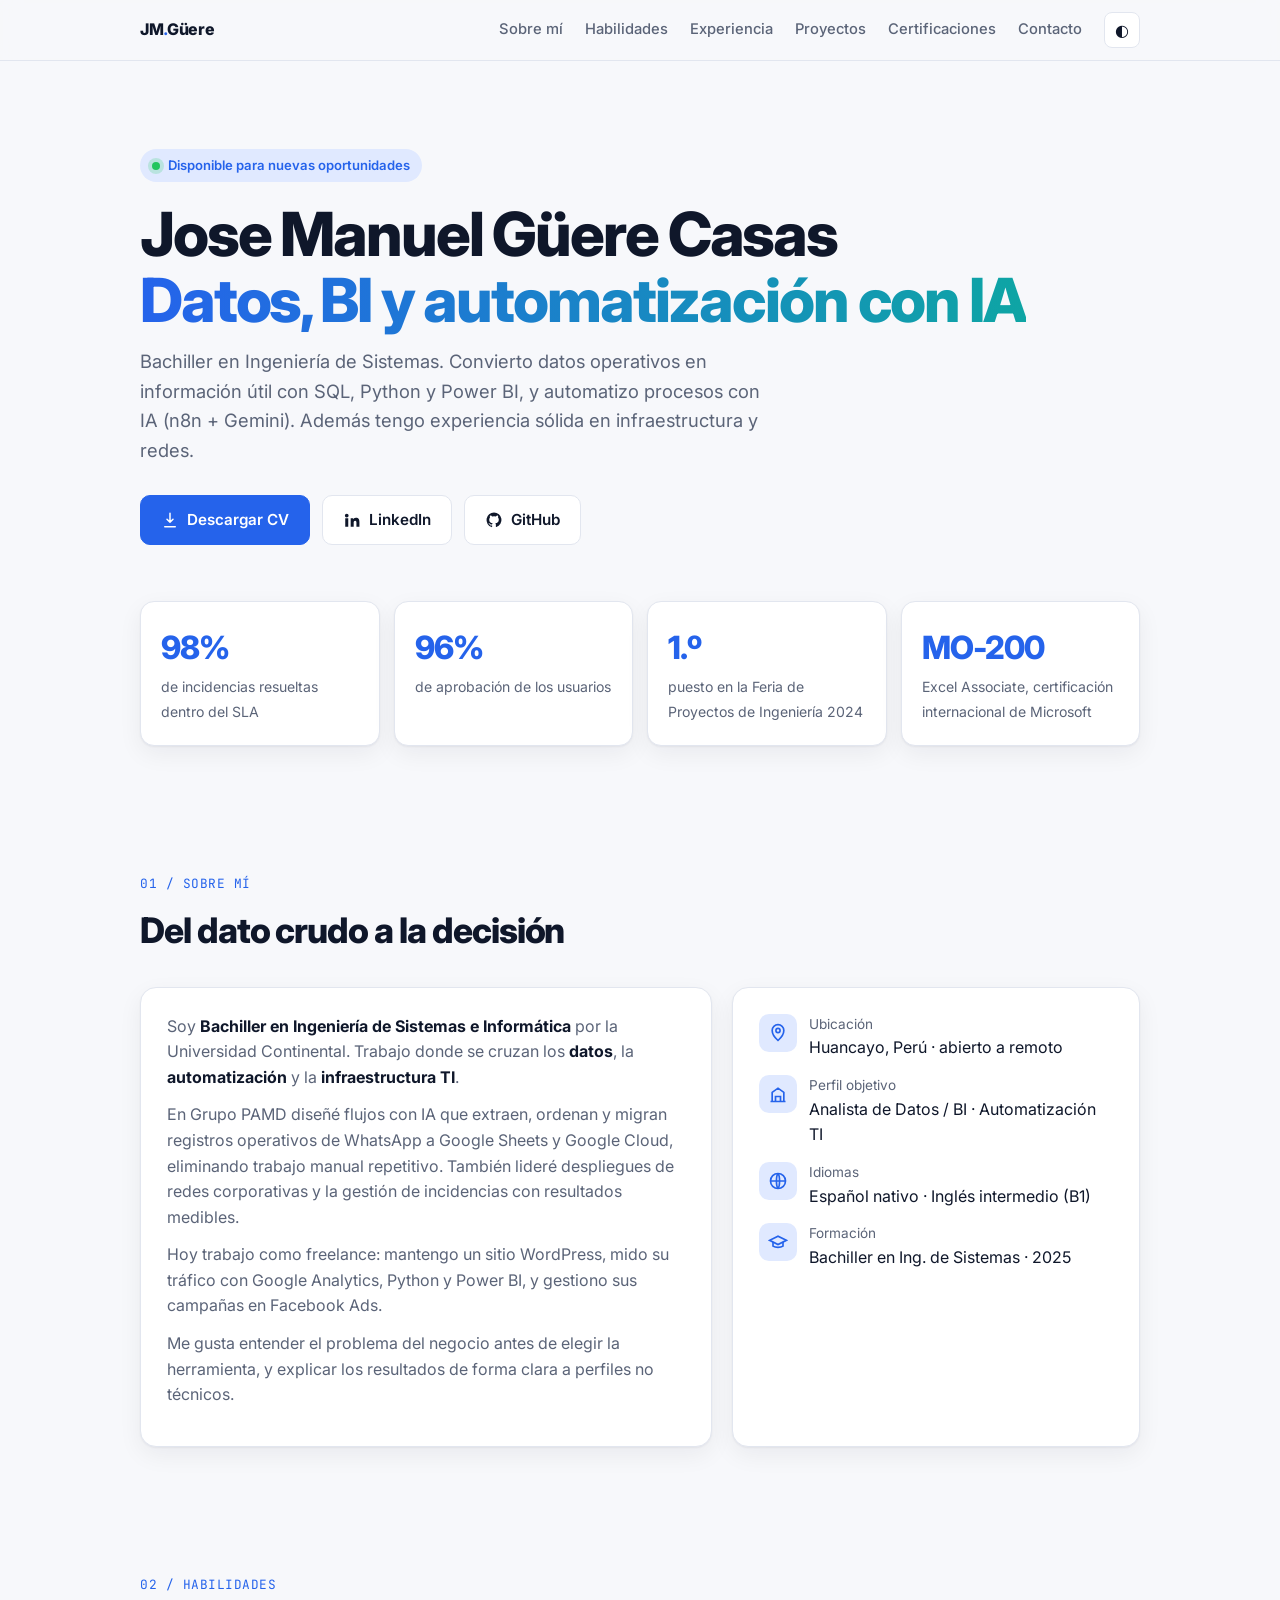
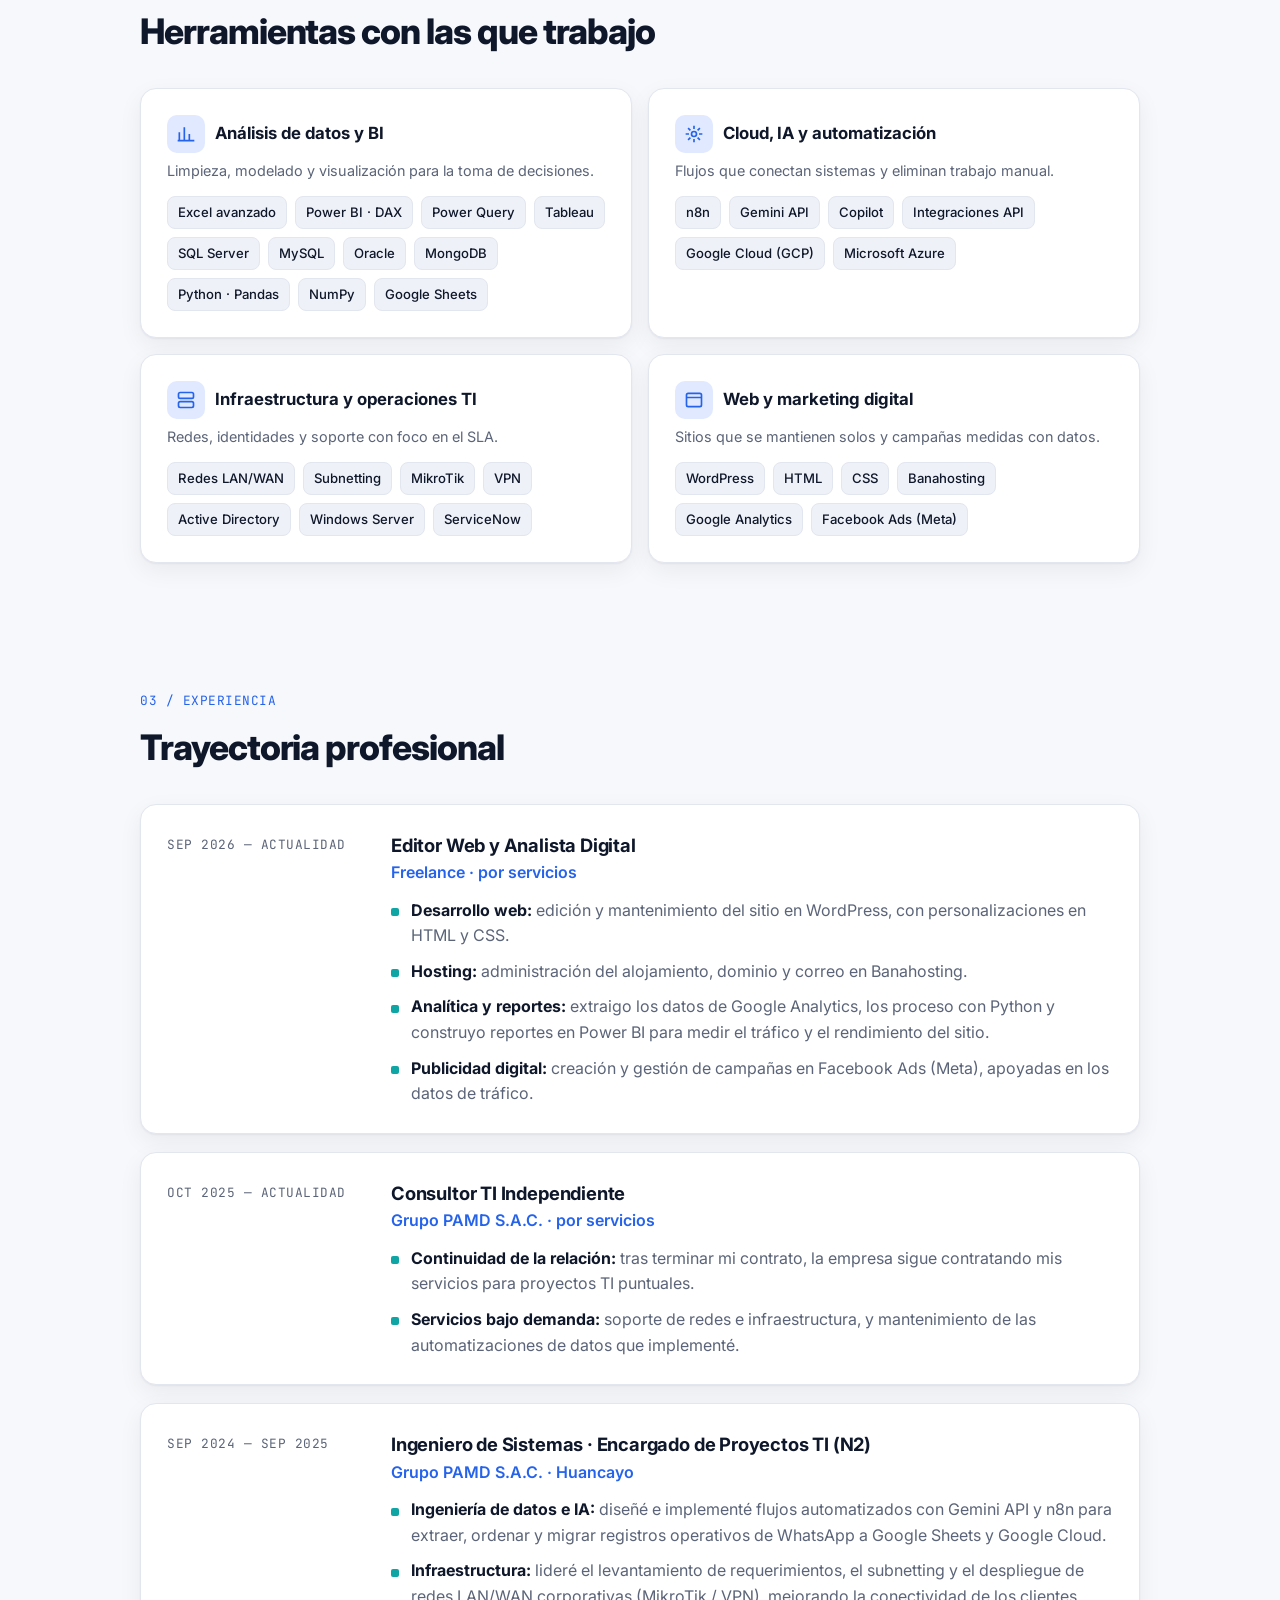
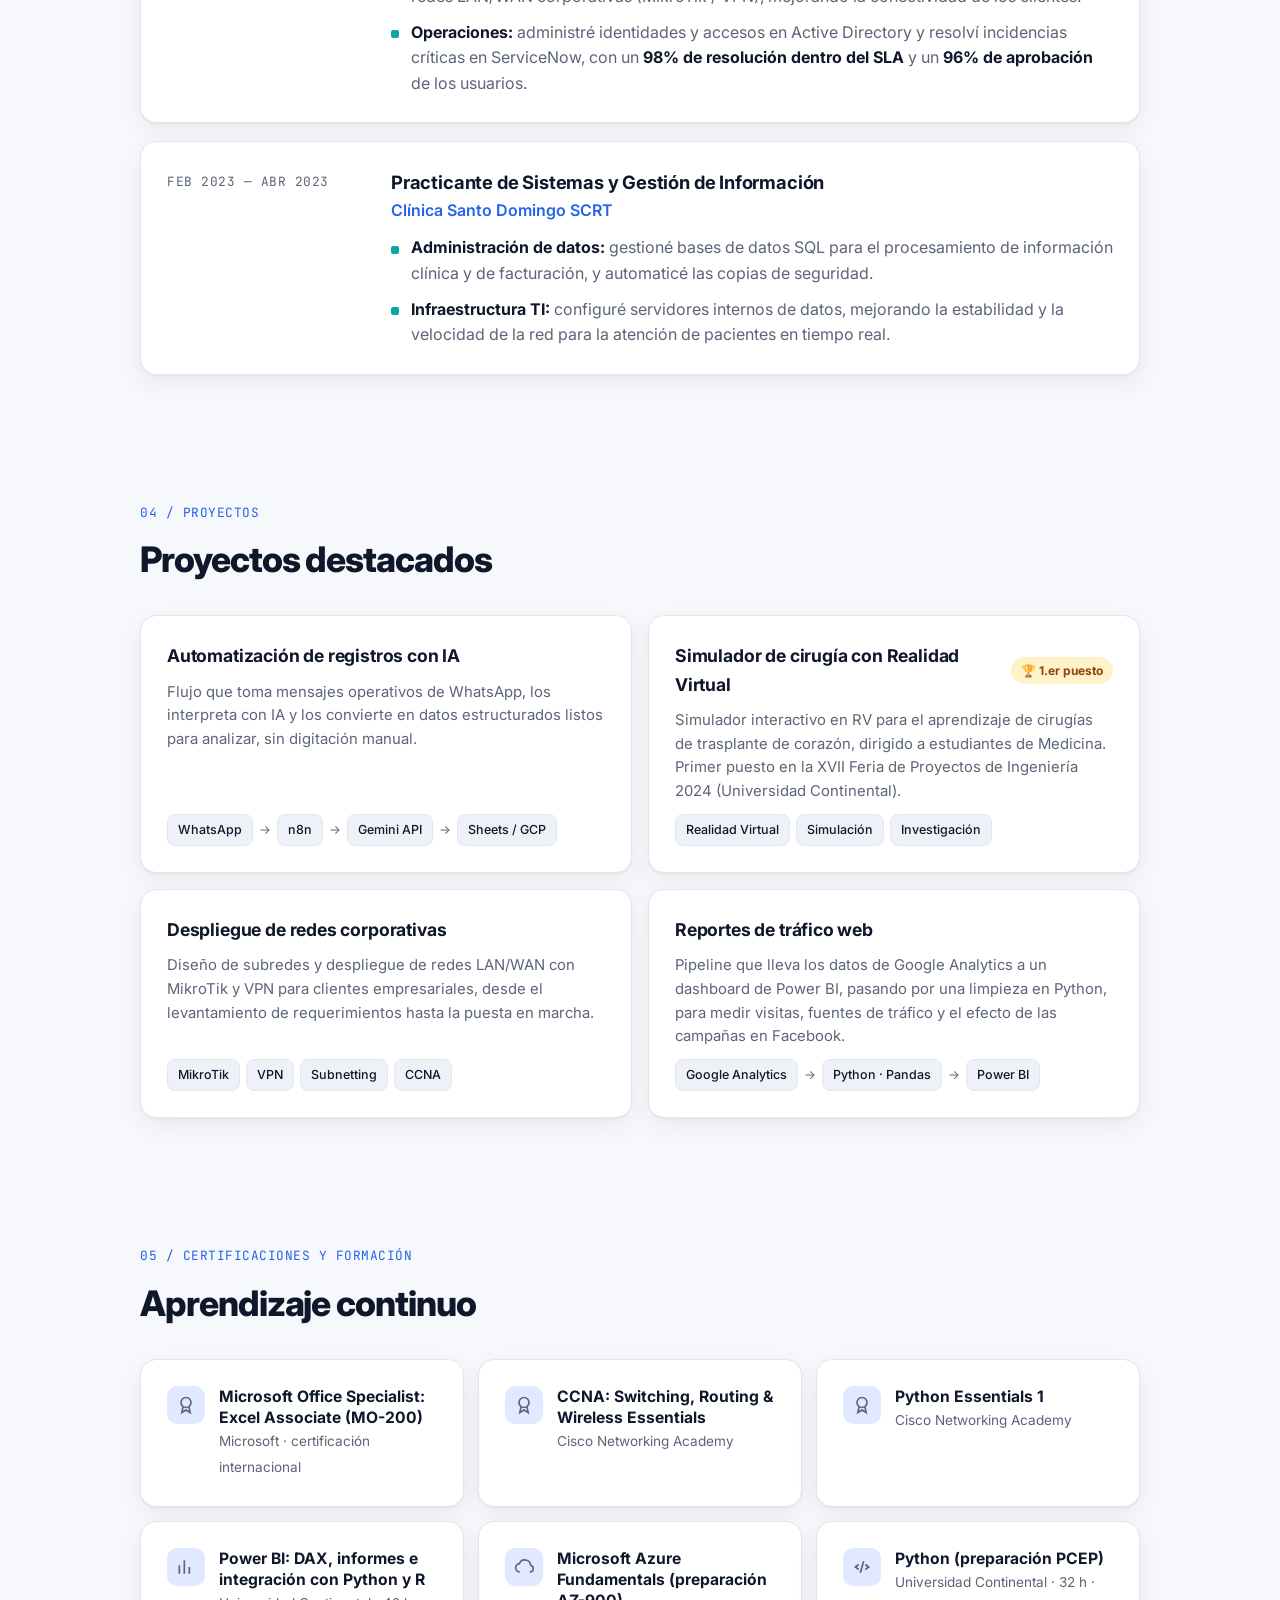
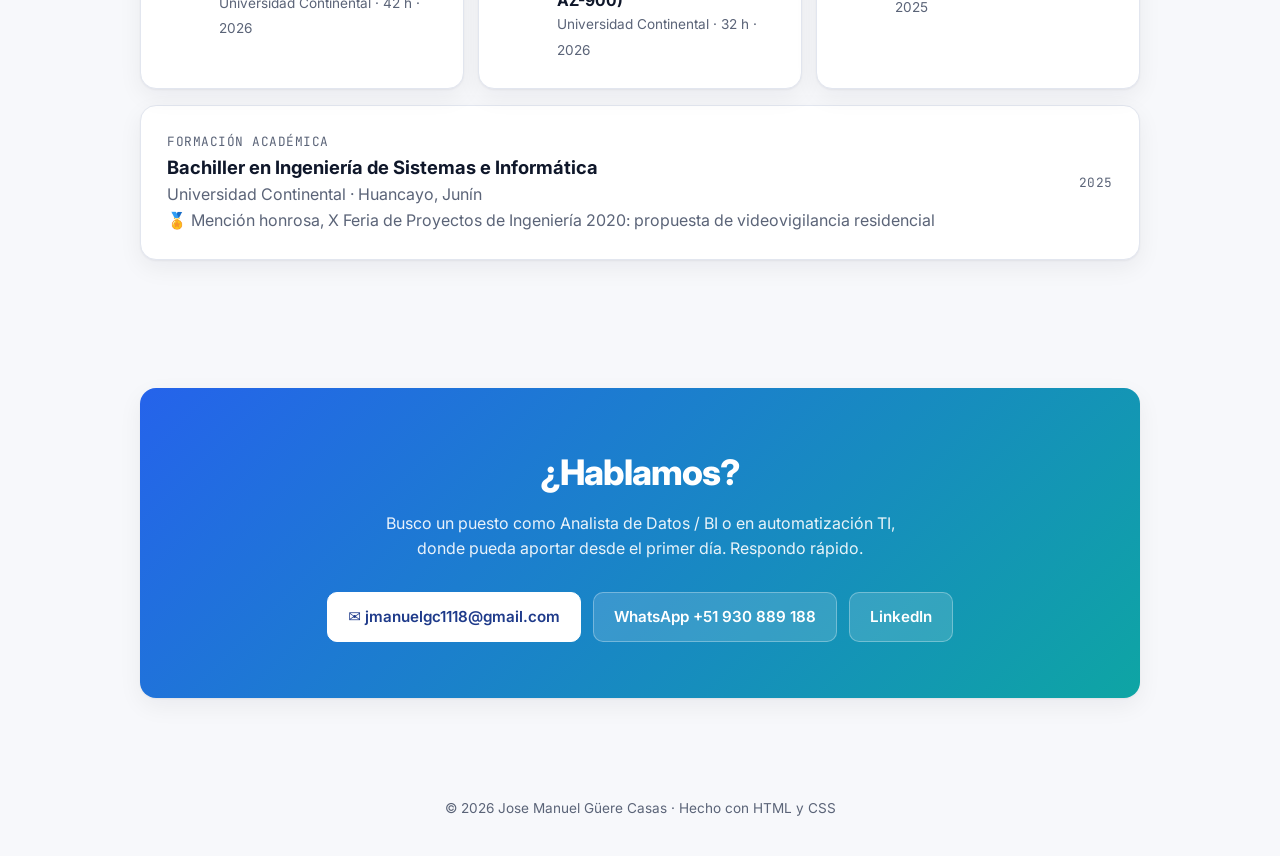
==== index.html @ 10ae98db "Editor Web y Analista Digital: WordPress, Analytics, Power BI, Facebook Ads" ====
<!doctype html>
<html lang="es">
<head>
<meta charset="utf-8">
<meta name="viewport" content="width=device-width, initial-scale=1">
<title>Jose Manuel Güere</title>
<meta name="description" content="Jose Manuel Güere Casas — Analista de Datos & BI, Automatización con IA e Infraestructura TI. Huancayo, Perú.">
<link rel="preconnect" href="https://fonts.googleapis.com">
<link rel="preconnect" href="https://fonts.gstatic.com" crossorigin>
<link href="https://fonts.googleapis.com/css2?family=Inter:wght@400;500;600;700;800&family=JetBrains+Mono:wght@500&display=swap" rel="stylesheet">
<style>
:root{
  --bg:#f7f8fb; --surface:#ffffff; --surface-2:#eef1f7; --text:#0f172a; --muted:#5b6478;
  --line:#e2e6ef; --accent:#2563eb; --accent-2:#0ea5a4; --accent-soft:#e0e9ff; --shadow:0 1px 2px rgba(15,23,42,.05),0 8px 24px rgba(15,23,42,.06);
}
@media (prefers-color-scheme: dark){
  :root:not([data-theme="light"]){
    --bg:#0b1020; --surface:#121a2e; --surface-2:#18223a; --text:#e7ecf6; --muted:#97a3bb;
    --line:#223052; --accent:#6aa0ff; --accent-2:#2dd4bf; --accent-soft:#1a2a4d; --shadow:0 1px 2px rgba(0,0,0,.3),0 8px 24px rgba(0,0,0,.25);
  }
}
:root[data-theme="dark"]{
  --bg:#0b1020; --surface:#121a2e; --surface-2:#18223a; --text:#e7ecf6; --muted:#97a3bb;
  --line:#223052; --accent:#6aa0ff; --accent-2:#2dd4bf; --accent-soft:#1a2a4d; --shadow:0 1px 2px rgba(0,0,0,.3),0 8px 24px rgba(0,0,0,.25);
}
*{box-sizing:border-box;margin:0;padding:0}
html{scroll-behavior:smooth}
body{background:var(--bg);color:var(--text);font-family:Inter,system-ui,sans-serif;line-height:1.6;-webkit-font-smoothing:antialiased}
a{color:inherit}
.wrap{max-width:1040px;margin:0 auto;padding:0 20px}
.mono{font-family:"JetBrains Mono",monospace;font-size:.8rem;letter-spacing:.04em}

/* nav */
nav{position:sticky;top:0;z-index:10;background:color-mix(in srgb,var(--bg) 82%,transparent);backdrop-filter:blur(10px);border-bottom:1px solid var(--line)}
nav .wrap{display:flex;align-items:center;justify-content:space-between;height:60px;gap:16px}
.logo{font-weight:800;text-decoration:none;letter-spacing:-.02em}
.logo span{color:var(--accent)}
.links{display:flex;gap:22px;align-items:center}
.links a{text-decoration:none;color:var(--muted);font-size:.92rem;font-weight:500}
.links a:hover{color:var(--text)}
.theme{background:var(--surface);border:1px solid var(--line);color:var(--text);border-radius:8px;width:36px;height:36px;cursor:pointer;font-size:1rem}
@media (max-width:760px){.links a{display:none}}

/* hero */
.hero{padding:88px 0 64px}
.badge{display:inline-flex;align-items:center;gap:8px;background:var(--accent-soft);color:var(--accent);padding:6px 12px;border-radius:999px;font-weight:600;font-size:.82rem}
.dot{width:8px;height:8px;border-radius:50%;background:#22c55e;box-shadow:0 0 0 4px rgba(34,197,94,.2)}
h1{font-size:clamp(2.2rem,6vw,3.8rem);line-height:1.08;letter-spacing:-.035em;margin:20px 0 14px;font-weight:800}
h1 .grad{background:linear-gradient(90deg,var(--accent),var(--accent-2));-webkit-background-clip:text;background-clip:text;color:transparent}
.lead{font-size:1.15rem;color:var(--muted);max-width:640px}
.cta{display:flex;flex-wrap:wrap;gap:12px;margin-top:30px}
.btn{display:inline-flex;align-items:center;gap:8px;padding:12px 20px;border-radius:10px;font-weight:600;text-decoration:none;font-size:.95rem;border:1px solid var(--line);background:var(--surface);transition:transform .15s}
.btn:hover{transform:translateY(-2px)}
.btn.primary{background:var(--accent);border-color:var(--accent);color:#fff}
.btn svg{width:18px;height:18px}

/* stats */
.stats{display:grid;grid-template-columns:repeat(4,1fr);gap:14px;margin-top:56px}
.stat{background:var(--surface);border:1px solid var(--line);border-radius:14px;padding:20px;box-shadow:var(--shadow)}
.stat b{display:block;font-size:2rem;letter-spacing:-.03em;font-weight:800;color:var(--accent)}
.stat span{color:var(--muted);font-size:.88rem}
@media (max-width:760px){.stats{grid-template-columns:repeat(2,1fr)}}

/* sections */
section{padding:64px 0}
.eyebrow{color:var(--accent);margin-bottom:8px;display:block}
h2{font-size:clamp(1.6rem,3.5vw,2.2rem);letter-spacing:-.03em;margin-bottom:28px;font-weight:800}
.card{background:var(--surface);border:1px solid var(--line);border-radius:16px;padding:26px;box-shadow:var(--shadow)}

.about{display:grid;grid-template-columns:1.4fr 1fr;gap:20px}
.about p{color:var(--muted);margin-bottom:12px}
.about p strong{color:var(--text)}
.facts{list-style:none;display:grid;gap:14px}
.facts li{display:flex;gap:12px;align-items:flex-start}
.facts .k{color:var(--muted);font-size:.85rem;display:block}
@media (max-width:760px){.about{grid-template-columns:1fr}}

.skills{display:grid;grid-template-columns:repeat(2,1fr);gap:16px}
.skills h3{font-size:1.05rem;margin-bottom:6px;display:flex;align-items:center;gap:10px}
.skills p{color:var(--muted);font-size:.9rem;margin-bottom:14px}
.ic{width:38px;height:38px;border-radius:10px;background:var(--accent-soft);color:var(--accent);display:grid;place-items:center;flex:none}
.ic svg{width:20px;height:20px}
.tags{display:flex;flex-wrap:wrap;gap:8px}
.tag{background:var(--surface-2);border:1px solid var(--line);padding:5px 10px;border-radius:8px;font-size:.82rem;font-weight:500}
@media (max-width:860px){.skills{grid-template-columns:1fr}}

/* timeline */
.tl{position:relative;display:grid;gap:18px}
.job{display:grid;grid-template-columns:200px 1fr;gap:24px}
.job .when{color:var(--muted);padding-top:4px}
.job h3{font-size:1.15rem;letter-spacing:-.01em}
.job .org{color:var(--accent);font-weight:600;margin-bottom:12px;display:block}
.job ul{list-style:none;display:grid;gap:10px}
.job li{padding-left:20px;position:relative;color:var(--muted)}
.job li::before{content:"";position:absolute;left:0;top:.65em;width:8px;height:8px;border-radius:2px;background:var(--accent-2)}
.job li strong{color:var(--text)}
@media (max-width:760px){.job{grid-template-columns:1fr;gap:6px}}

/* projects */
.projects{display:grid;grid-template-columns:repeat(2,1fr);gap:16px}
.proj{display:flex;flex-direction:column;gap:10px}
.proj .top{display:flex;justify-content:space-between;align-items:center;gap:10px}
.proj h3{font-size:1.1rem;letter-spacing:-.01em}
.proj p{color:var(--muted);font-size:.93rem;flex:1}
.ribbon{font-size:.75rem;font-weight:700;padding:4px 10px;border-radius:999px;background:#fef3c7;color:#92400e;white-space:nowrap}
:root[data-theme="dark"] .ribbon{background:#3b2f0b;color:#fcd34d}
@media (prefers-color-scheme: dark){:root:not([data-theme="light"]) .ribbon{background:#3b2f0b;color:#fcd34d}}
.flow{display:flex;flex-wrap:wrap;align-items:center;gap:6px;font-size:.78rem}
.flow .tag{font-size:.78rem}
.flow i{color:var(--muted);font-style:normal}
@media (max-width:760px){.projects{grid-template-columns:1fr}}

/* certs */
.certs{display:grid;grid-template-columns:repeat(3,1fr);gap:14px}
.cert{display:flex;gap:14px;align-items:flex-start}
.cert h3{font-size:.98rem;line-height:1.35}
.cert span{color:var(--muted);font-size:.85rem}
@media (max-width:860px){.certs{grid-template-columns:1fr}}

.edu{display:flex;justify-content:space-between;align-items:center;gap:16px;flex-wrap:wrap}
.edu h3{font-size:1.15rem}
.edu span{color:var(--muted)}

/* contact */
.contact{text-align:center;padding:56px 26px;background:linear-gradient(135deg,var(--accent),var(--accent-2));color:#fff;border:none}
.contact h2{margin-bottom:10px}
.contact p{opacity:.9;max-width:520px;margin:0 auto 26px}
.contact .cta{justify-content:center}
.contact .btn{background:rgba(255,255,255,.14);border-color:rgba(255,255,255,.3);color:#fff}
.contact .btn.primary{background:#fff;color:#1e3a8a;border-color:#fff}

footer{padding:36px 0;color:var(--muted);font-size:.85rem;text-align:center}

.reveal{opacity:0;transform:translateY(16px);transition:opacity .6s ease,transform .6s ease}
.reveal.in{opacity:1;transform:none}
@media (prefers-reduced-motion:reduce){.reveal{opacity:1;transform:none;transition:none}.btn{transition:none}html{scroll-behavior:auto}}
@media print{nav,.theme,.cta{display:none}.reveal{opacity:1;transform:none}}
</style>
</head>
<body>

<nav>
  <div class="wrap">
    <a href="#top" class="logo">JM<span>.</span>Güere</a>
    <div class="links">
      <a href="#sobre-mi">Sobre mí</a>
      <a href="#habilidades">Habilidades</a>
      <a href="#experiencia">Experiencia</a>
      <a href="#proyectos">Proyectos</a>
      <a href="#certificaciones">Certificaciones</a>
      <a href="#contacto">Contacto</a>
      <button class="theme" id="theme" aria-label="Cambiar tema">◐</button>
    </div>
  </div>
</nav>

<main id="top">
<header class="hero">
  <div class="wrap">
    <span class="badge"><span class="dot"></span>Disponible para nuevas oportunidades</span>
    <h1>Jose Manuel Güere Casas<br><span class="grad">Datos, BI y automatización con IA</span></h1>
    <p class="lead">Bachiller en Ingeniería de Sistemas. Convierto datos operativos en información útil con SQL, Python y Power BI, y automatizo procesos con IA (n8n + Gemini). Además tengo experiencia sólida en infraestructura y redes.</p>
    <div class="cta">
      <a class="btn primary" href="cv-jose-manuel-guere.pdf" download>
        <svg viewBox="0 0 24 24" fill="none" stroke="currentColor" stroke-width="2" stroke-linecap="round" stroke-linejoin="round"><path d="M12 3v12m0 0-4-4m4 4 4-4M5 21h14"/></svg>
        Descargar CV
      </a>
      <a class="btn" href="https://www.linkedin.com/in/jose-manuel-g-a09b90237/" target="_blank" rel="noopener">
        <svg viewBox="0 0 24 24" fill="currentColor"><path d="M4.98 3.5a2.5 2.5 0 1 1 0 5 2.5 2.5 0 0 1 0-5ZM3 9.5h4V21H3V9.5Zm6.5 0h3.8v1.6h.06c.53-1 1.83-2.06 3.77-2.06 4.03 0 4.77 2.65 4.77 6.1V21h-4v-5.1c0-1.22-.02-2.78-1.7-2.78-1.7 0-1.96 1.33-1.96 2.7V21h-4V9.5Z"/></svg>
        LinkedIn
      </a>
      <a class="btn" href="https://github.com/JGuere2811" target="_blank" rel="noopener">
        <svg viewBox="0 0 24 24" fill="currentColor"><path d="M12 2a10 10 0 0 0-3.16 19.49c.5.09.68-.22.68-.48v-1.7c-2.78.6-3.37-1.34-3.37-1.34-.45-1.16-1.11-1.47-1.11-1.47-.91-.62.07-.6.07-.6 1 .07 1.53 1.03 1.53 1.03.9 1.52 2.34 1.08 2.91.83.09-.65.35-1.09.63-1.34-2.22-.25-4.55-1.11-4.55-4.94 0-1.09.39-1.98 1.03-2.68-.1-.25-.45-1.27.1-2.64 0 0 .84-.27 2.75 1.02a9.56 9.56 0 0 1 5 0c1.91-1.29 2.75-1.02 2.75-1.02.55 1.37.2 2.39.1 2.64.64.7 1.03 1.59 1.03 2.68 0 3.84-2.34 4.68-4.57 4.93.36.31.68.92.68 1.85v2.74c0 .27.18.58.69.48A10 10 0 0 0 12 2Z"/></svg>
        GitHub
      </a>
    </div>

    <div class="stats">
      <div class="stat reveal"><b data-count="98">98%</b><span>de incidencias resueltas dentro del SLA</span></div>
      <div class="stat reveal"><b data-count="96">96%</b><span>de aprobación de los usuarios</span></div>
      <div class="stat reveal"><b>1.º</b><span>puesto en la Feria de Proyectos de Ingeniería 2024</span></div>
      <div class="stat reveal"><b>MO-200</b><span>Excel Associate, certificación internacional de Microsoft</span></div>
    </div>
  </div>
</header>

<section id="sobre-mi">
  <div class="wrap">
    <span class="eyebrow mono">01 / SOBRE MÍ</span>
    <h2>Del dato crudo a la decisión</h2>
    <div class="about">
      <div class="card reveal">
        <p>Soy <strong>Bachiller en Ingeniería de Sistemas e Informática</strong> por la Universidad Continental. Trabajo donde se cruzan los <strong>datos</strong>, la <strong>automatización</strong> y la <strong>infraestructura TI</strong>.</p>
        <p>En Grupo PAMD diseñé flujos con IA que extraen, ordenan y migran registros operativos de WhatsApp a Google Sheets y Google Cloud, eliminando trabajo manual repetitivo. También lideré despliegues de redes corporativas y la gestión de incidencias con resultados medibles.</p>
        <p>Hoy trabajo como freelance: mantengo un sitio WordPress, mido su tráfico con Google Analytics, Python y Power BI, y gestiono sus campañas en Facebook Ads.</p>
        <p>Me gusta entender el problema del negocio antes de elegir la herramienta, y explicar los resultados de forma clara a perfiles no técnicos.</p>
      </div>
      <div class="card reveal">
        <ul class="facts">
          <li><div class="ic"><svg viewBox="0 0 24 24" fill="none" stroke="currentColor" stroke-width="2"><path d="M12 21s-7-6.2-7-12a7 7 0 0 1 14 0c0 5.8-7 12-7 12Z"/><circle cx="12" cy="9" r="2.5"/></svg></div><div><span class="k">Ubicación</span>Huancayo, Perú · abierto a remoto</div></li>
          <li><div class="ic"><svg viewBox="0 0 24 24" fill="none" stroke="currentColor" stroke-width="2"><path d="M3 21h18M5 21V10l7-5 7 5v11M9 21v-6h6v6"/></svg></div><div><span class="k">Perfil objetivo</span>Analista de Datos / BI · Automatización TI</div></li>
          <li><div class="ic"><svg viewBox="0 0 24 24" fill="none" stroke="currentColor" stroke-width="2"><circle cx="12" cy="12" r="9"/><path d="M3 12h18M12 3c2.5 3 2.5 15 0 18M12 3c-2.5 3-2.5 15 0 18"/></svg></div><div><span class="k">Idiomas</span>Español nativo · Inglés intermedio (B1)</div></li>
          <li><div class="ic"><svg viewBox="0 0 24 24" fill="none" stroke="currentColor" stroke-width="2"><path d="M22 10 12 5 2 10l10 5 10-5Z"/><path d="M6 12v5c3 2 9 2 12 0v-5"/></svg></div><div><span class="k">Formación</span>Bachiller en Ing. de Sistemas · 2025</div></li>
        </ul>
      </div>
    </div>
  </div>
</section>

<section id="habilidades">
  <div class="wrap">
    <span class="eyebrow mono">02 / HABILIDADES</span>
    <h2>Herramientas con las que trabajo</h2>
    <div class="skills">
      <div class="card reveal">
        <h3><span class="ic"><svg viewBox="0 0 24 24" fill="none" stroke="currentColor" stroke-width="2"><path d="M4 20V10M10 20V4M16 20v-8M22 20H2"/></svg></span>Análisis de datos y BI</h3>
        <p>Limpieza, modelado y visualización para la toma de decisiones.</p>
        <div class="tags"><span class="tag">Excel avanzado</span><span class="tag">Power BI · DAX</span><span class="tag">Power Query</span><span class="tag">Tableau</span><span class="tag">SQL Server</span><span class="tag">MySQL</span><span class="tag">Oracle</span><span class="tag">MongoDB</span><span class="tag">Python · Pandas</span><span class="tag">NumPy</span><span class="tag">Google Sheets</span></div>
      </div>
      <div class="card reveal">
        <h3><span class="ic"><svg viewBox="0 0 24 24" fill="none" stroke="currentColor" stroke-width="2"><path d="M12 2v4M12 18v4M4.9 4.9l2.8 2.8M16.3 16.3l2.8 2.8M2 12h4M18 12h4M4.9 19.1l2.8-2.8M16.3 7.7l2.8-2.8"/><circle cx="12" cy="12" r="3"/></svg></span>Cloud, IA y automatización</h3>
        <p>Flujos que conectan sistemas y eliminan trabajo manual.</p>
        <div class="tags"><span class="tag">n8n</span><span class="tag">Gemini API</span><span class="tag">Copilot</span><span class="tag">Integraciones API</span><span class="tag">Google Cloud (GCP)</span><span class="tag">Microsoft Azure</span></div>
      </div>
      <div class="card reveal">
        <h3><span class="ic"><svg viewBox="0 0 24 24" fill="none" stroke="currentColor" stroke-width="2"><rect x="3" y="3" width="18" height="7" rx="2"/><rect x="3" y="14" width="18" height="7" rx="2"/><path d="M7 6.5h.01M7 17.5h.01"/></svg></span>Infraestructura y operaciones TI</h3>
        <p>Redes, identidades y soporte con foco en el SLA.</p>
        <div class="tags"><span class="tag">Redes LAN/WAN</span><span class="tag">Subnetting</span><span class="tag">MikroTik</span><span class="tag">VPN</span><span class="tag">Active Directory</span><span class="tag">Windows Server</span><span class="tag">ServiceNow</span></div>
      </div>
      <div class="card reveal">
        <h3><span class="ic"><svg viewBox="0 0 24 24" fill="none" stroke="currentColor" stroke-width="2"><rect x="3" y="4" width="18" height="16" rx="2"/><path d="M3 9h18M7 6.5h.01M10 6.5h.01"/></svg></span>Web y marketing digital</h3>
        <p>Sitios que se mantienen solos y campañas medidas con datos.</p>
        <div class="tags"><span class="tag">WordPress</span><span class="tag">HTML</span><span class="tag">CSS</span><span class="tag">Banahosting</span><span class="tag">Google Analytics</span><span class="tag">Facebook Ads (Meta)</span></div>
      </div>
    </div>
  </div>
</section>

<section id="experiencia">
  <div class="wrap">
    <span class="eyebrow mono">03 / EXPERIENCIA</span>
    <h2>Trayectoria profesional</h2>
    <div class="tl">
      <div class="card job reveal">
        <div class="when mono">SEP 2026 — ACTUALIDAD</div>
        <div>
          <h3>Editor Web y Analista Digital</h3>
          <span class="org">Freelance · por servicios</span>
          <ul>
            <li><strong>Desarrollo web:</strong> edición y mantenimiento del sitio en WordPress, con personalizaciones en HTML y CSS.</li>
            <li><strong>Hosting:</strong> administración del alojamiento, dominio y correo en Banahosting.</li>
            <li><strong>Analítica y reportes:</strong> extraigo los datos de Google Analytics, los proceso con Python y construyo reportes en Power BI para medir el tráfico y el rendimiento del sitio.</li>
            <li><strong>Publicidad digital:</strong> creación y gestión de campañas en Facebook Ads (Meta), apoyadas en los datos de tráfico.</li>
          </ul>
        </div>
      </div>
      <div class="card job reveal">
        <div class="when mono">OCT 2025 — ACTUALIDAD</div>
        <div>
          <h3>Consultor TI Independiente</h3>
          <span class="org">Grupo PAMD S.A.C. · por servicios</span>
          <ul>
            <li><strong>Continuidad de la relación:</strong> tras terminar mi contrato, la empresa sigue contratando mis servicios para proyectos TI puntuales.</li>
            <li><strong>Servicios bajo demanda:</strong> soporte de redes e infraestructura, y mantenimiento de las automatizaciones de datos que implementé.</li>
          </ul>
        </div>
      </div>
      <div class="card job reveal">
        <div class="when mono">SEP 2024 — SEP 2025</div>
        <div>
          <h3>Ingeniero de Sistemas · Encargado de Proyectos TI (N2)</h3>
          <span class="org">Grupo PAMD S.A.C. · Huancayo</span>
          <ul>
            <li><strong>Ingeniería de datos e IA:</strong> diseñé e implementé flujos automatizados con Gemini API y n8n para extraer, ordenar y migrar registros operativos de WhatsApp a Google Sheets y Google Cloud.</li>
            <li><strong>Infraestructura:</strong> lideré el levantamiento de requerimientos, el subnetting y el despliegue de redes LAN/WAN corporativas (MikroTik / VPN), mejorando la conectividad de los clientes.</li>
            <li><strong>Operaciones:</strong> administré identidades y accesos en Active Directory y resolví incidencias críticas en ServiceNow, con un <strong>98% de resolución dentro del SLA</strong> y un <strong>96% de aprobación</strong> de los usuarios.</li>
          </ul>
        </div>
      </div>
      <div class="card job reveal">
        <div class="when mono">FEB 2023 — ABR 2023</div>
        <div>
          <h3>Practicante de Sistemas y Gestión de Información</h3>
          <span class="org">Clínica Santo Domingo SCRT</span>
          <ul>
            <li><strong>Administración de datos:</strong> gestioné bases de datos SQL para el procesamiento de información clínica y de facturación, y automaticé las copias de seguridad.</li>
            <li><strong>Infraestructura TI:</strong> configuré servidores internos de datos, mejorando la estabilidad y la velocidad de la red para la atención de pacientes en tiempo real.</li>
          </ul>
        </div>
      </div>
    </div>
  </div>
</section>

<section id="proyectos">
  <div class="wrap">
    <span class="eyebrow mono">04 / PROYECTOS</span>
    <h2>Proyectos destacados</h2>
    <div class="projects">
      <div class="card proj reveal">
        <div class="top"><h3>Automatización de registros con IA</h3></div>
        <p>Flujo que toma mensajes operativos de WhatsApp, los interpreta con IA y los convierte en datos estructurados listos para analizar, sin digitación manual.</p>
        <div class="flow"><span class="tag">WhatsApp</span><i>→</i><span class="tag">n8n</span><i>→</i><span class="tag">Gemini API</span><i>→</i><span class="tag">Sheets / GCP</span></div>
      </div>
      <div class="card proj reveal">
        <div class="top"><h3>Simulador de cirugía con Realidad Virtual</h3><span class="ribbon">🏆 1.er puesto</span></div>
        <p>Simulador interactivo en RV para el aprendizaje de cirugías de trasplante de corazón, dirigido a estudiantes de Medicina. Primer puesto en la XVII Feria de Proyectos de Ingeniería 2024 (Universidad Continental).</p>
        <div class="flow"><span class="tag">Realidad Virtual</span><span class="tag">Simulación</span><span class="tag">Investigación</span></div>
      </div>
      <div class="card proj reveal">
        <div class="top"><h3>Despliegue de redes corporativas</h3></div>
        <p>Diseño de subredes y despliegue de redes LAN/WAN con MikroTik y VPN para clientes empresariales, desde el levantamiento de requerimientos hasta la puesta en marcha.</p>
        <div class="flow"><span class="tag">MikroTik</span><span class="tag">VPN</span><span class="tag">Subnetting</span><span class="tag">CCNA</span></div>
      </div>
      <div class="card proj reveal">
        <div class="top"><h3>Reportes de tráfico web</h3></div>
        <p>Pipeline que lleva los datos de Google Analytics a un dashboard de Power BI, pasando por una limpieza en Python, para medir visitas, fuentes de tráfico y el efecto de las campañas en Facebook.</p>
        <div class="flow"><span class="tag">Google Analytics</span><i>→</i><span class="tag">Python · Pandas</span><i>→</i><span class="tag">Power BI</span></div>
      </div>
    </div>
  </div>
</section>

<section id="certificaciones">
  <div class="wrap">
    <span class="eyebrow mono">05 / CERTIFICACIONES Y FORMACIÓN</span>
    <h2>Aprendizaje continuo</h2>
    <div class="certs">
      <div class="card cert reveal"><span class="ic"><svg viewBox="0 0 24 24" fill="none" stroke="currentColor" stroke-width="2"><circle cx="12" cy="9" r="6"/><path d="m8.5 14-1.5 7 5-3 5 3-1.5-7"/></svg></span><div><h3>Microsoft Office Specialist: Excel Associate (MO-200)</h3><span>Microsoft · certificación internacional</span></div></div>
      <div class="card cert reveal"><span class="ic"><svg viewBox="0 0 24 24" fill="none" stroke="currentColor" stroke-width="2"><circle cx="12" cy="9" r="6"/><path d="m8.5 14-1.5 7 5-3 5 3-1.5-7"/></svg></span><div><h3>CCNA: Switching, Routing & Wireless Essentials</h3><span>Cisco Networking Academy</span></div></div>
      <div class="card cert reveal"><span class="ic"><svg viewBox="0 0 24 24" fill="none" stroke="currentColor" stroke-width="2"><circle cx="12" cy="9" r="6"/><path d="m8.5 14-1.5 7 5-3 5 3-1.5-7"/></svg></span><div><h3>Python Essentials 1</h3><span>Cisco Networking Academy</span></div></div>
      <div class="card cert reveal"><span class="ic"><svg viewBox="0 0 24 24" fill="none" stroke="currentColor" stroke-width="2"><path d="M4 20V10M10 20V4M16 20v-8"/></svg></span><div><h3>Power BI: DAX, informes e integración con Python y R</h3><span>Universidad Continental · 42 h · 2026</span></div></div>
      <div class="card cert reveal"><span class="ic"><svg viewBox="0 0 24 24" fill="none" stroke="currentColor" stroke-width="2"><path d="M7 18a5 5 0 0 1-.5-9.97A7 7 0 0 1 20 10a4 4 0 0 1-1 7.9"/></svg></span><div><h3>Microsoft Azure Fundamentals (preparación AZ-900)</h3><span>Universidad Continental · 32 h · 2026</span></div></div>
      <div class="card cert reveal"><span class="ic"><svg viewBox="0 0 24 24" fill="none" stroke="currentColor" stroke-width="2"><path d="m8 9-4 3 4 3M16 9l4 3-4 3M14 5l-4 14"/></svg></span><div><h3>Python (preparación PCEP)</h3><span>Universidad Continental · 32 h · 2025</span></div></div>
    </div>

    <div class="card edu reveal" style="margin-top:16px">
      <div>
        <span class="eyebrow mono" style="margin:0">FORMACIÓN ACADÉMICA</span>
        <h3>Bachiller en Ingeniería de Sistemas e Informática</h3>
        <span>Universidad Continental · Huancayo, Junín</span><br>
        <span>🏅 Mención honrosa, X Feria de Proyectos de Ingeniería 2020: propuesta de videovigilancia residencial</span>
      </div>
      <span class="mono">2025</span>
    </div>
  </div>
</section>

<section id="contacto">
  <div class="wrap">
    <div class="card contact reveal">
      <h2>¿Hablamos?</h2>
      <p>Busco un puesto como Analista de Datos / BI o en automatización TI, donde pueda aportar desde el primer día. Respondo rápido.</p>
      <div class="cta">
        <a class="btn primary" href="mailto:jmanuelgc1118@gmail.com">✉ jmanuelgc1118@gmail.com</a>
        <a class="btn" href="https://wa.me/51930889188" target="_blank" rel="noopener">WhatsApp +51 930 889 188</a>
        <a class="btn" href="https://www.linkedin.com/in/jose-manuel-g-a09b90237/" target="_blank" rel="noopener">LinkedIn</a>
      </div>
    </div>
  </div>
</section>
</main>

<footer>© <span id="y"></span> Jose Manuel Güere Casas · Hecho con HTML y CSS</footer>

<script>
document.getElementById('y').textContent = new Date().getFullYear();
// tema
const root = document.documentElement, btn = document.getElementById('theme');
try { const t = localStorage.getItem('theme'); if (t) root.dataset.theme = t; } catch (e) {}
btn.addEventListener('click', () => {
  const dark = root.dataset.theme ? root.dataset.theme === 'dark' : matchMedia('(prefers-color-scheme: dark)').matches;
  root.dataset.theme = dark ? 'light' : 'dark';
  try { localStorage.setItem('theme', root.dataset.theme); } catch (e) {}
});
// animación al hacer scroll
const io = new IntersectionObserver(es => es.forEach(e => { if (e.isIntersecting) { e.target.classList.add('in'); io.unobserve(e.target); } }), { threshold: .12 });
document.querySelectorAll('.reveal').forEach(el => io.observe(el));
</script>
</body>
</html>
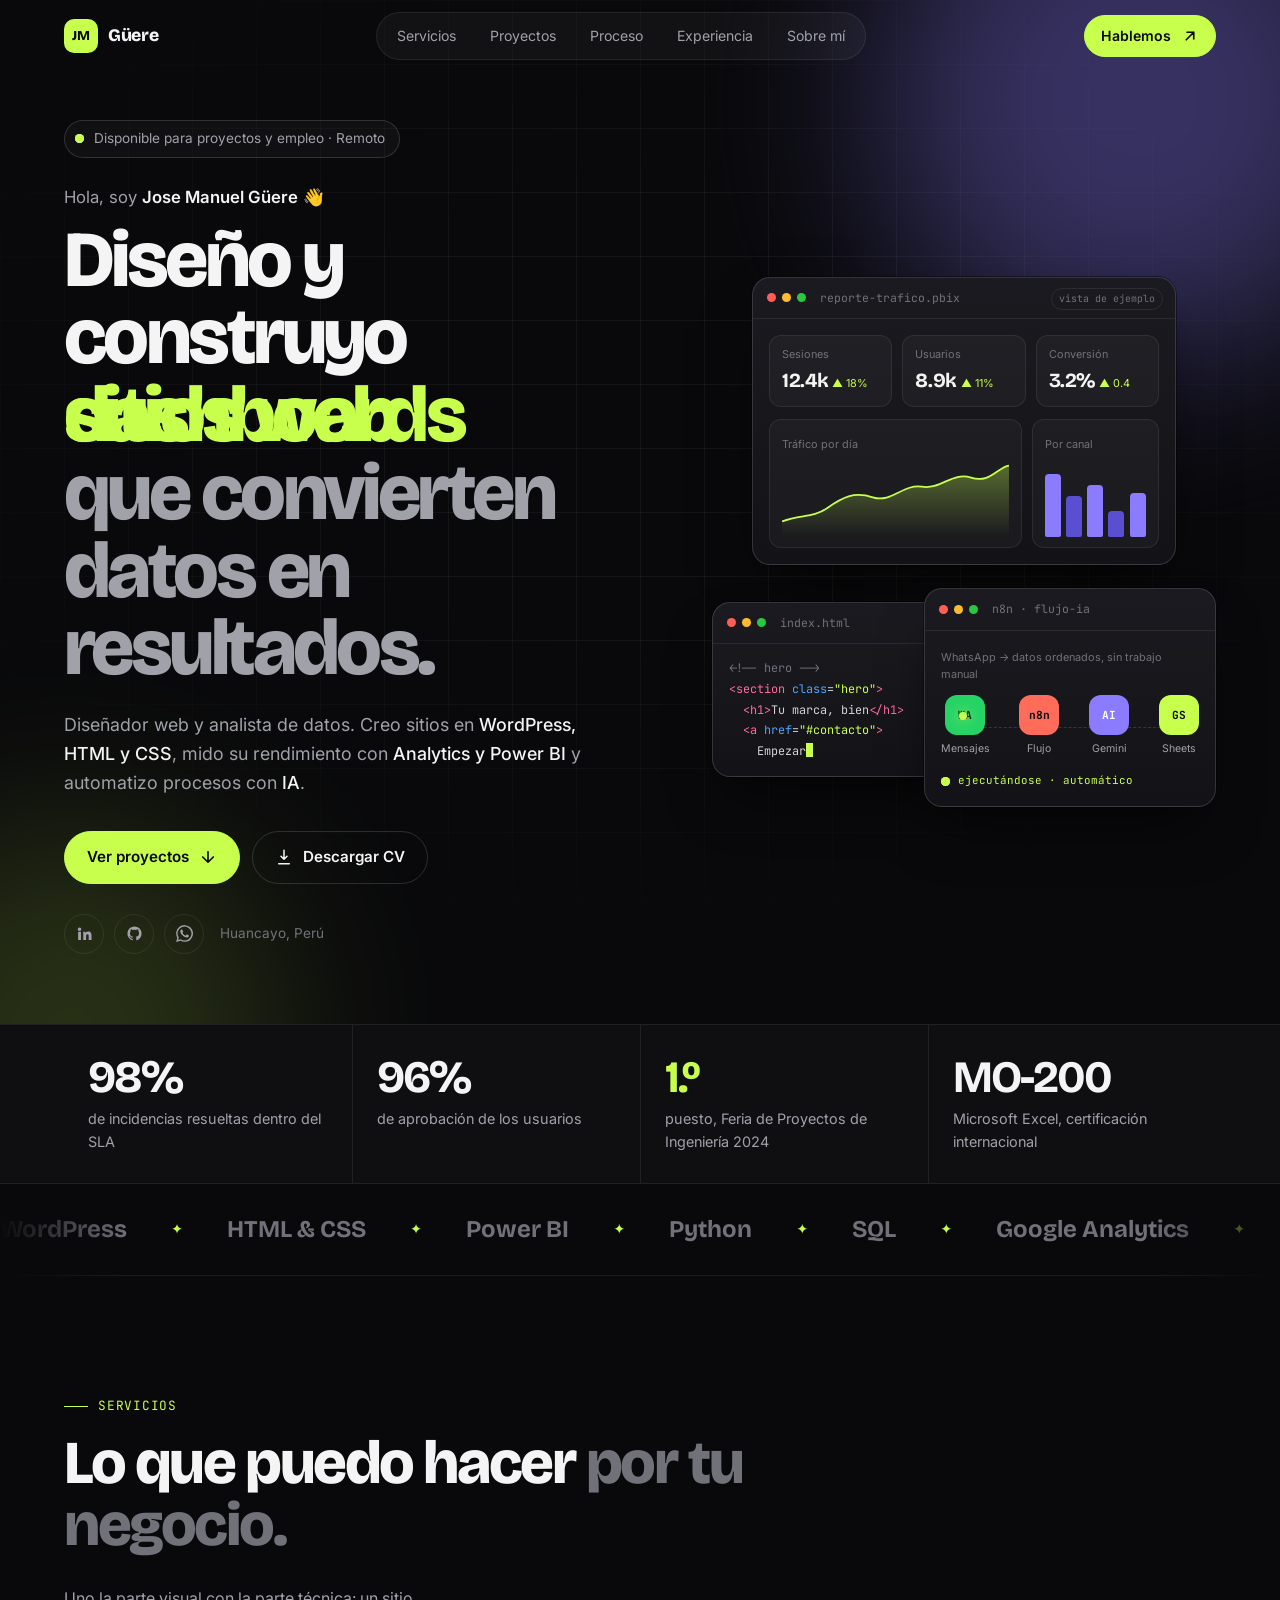
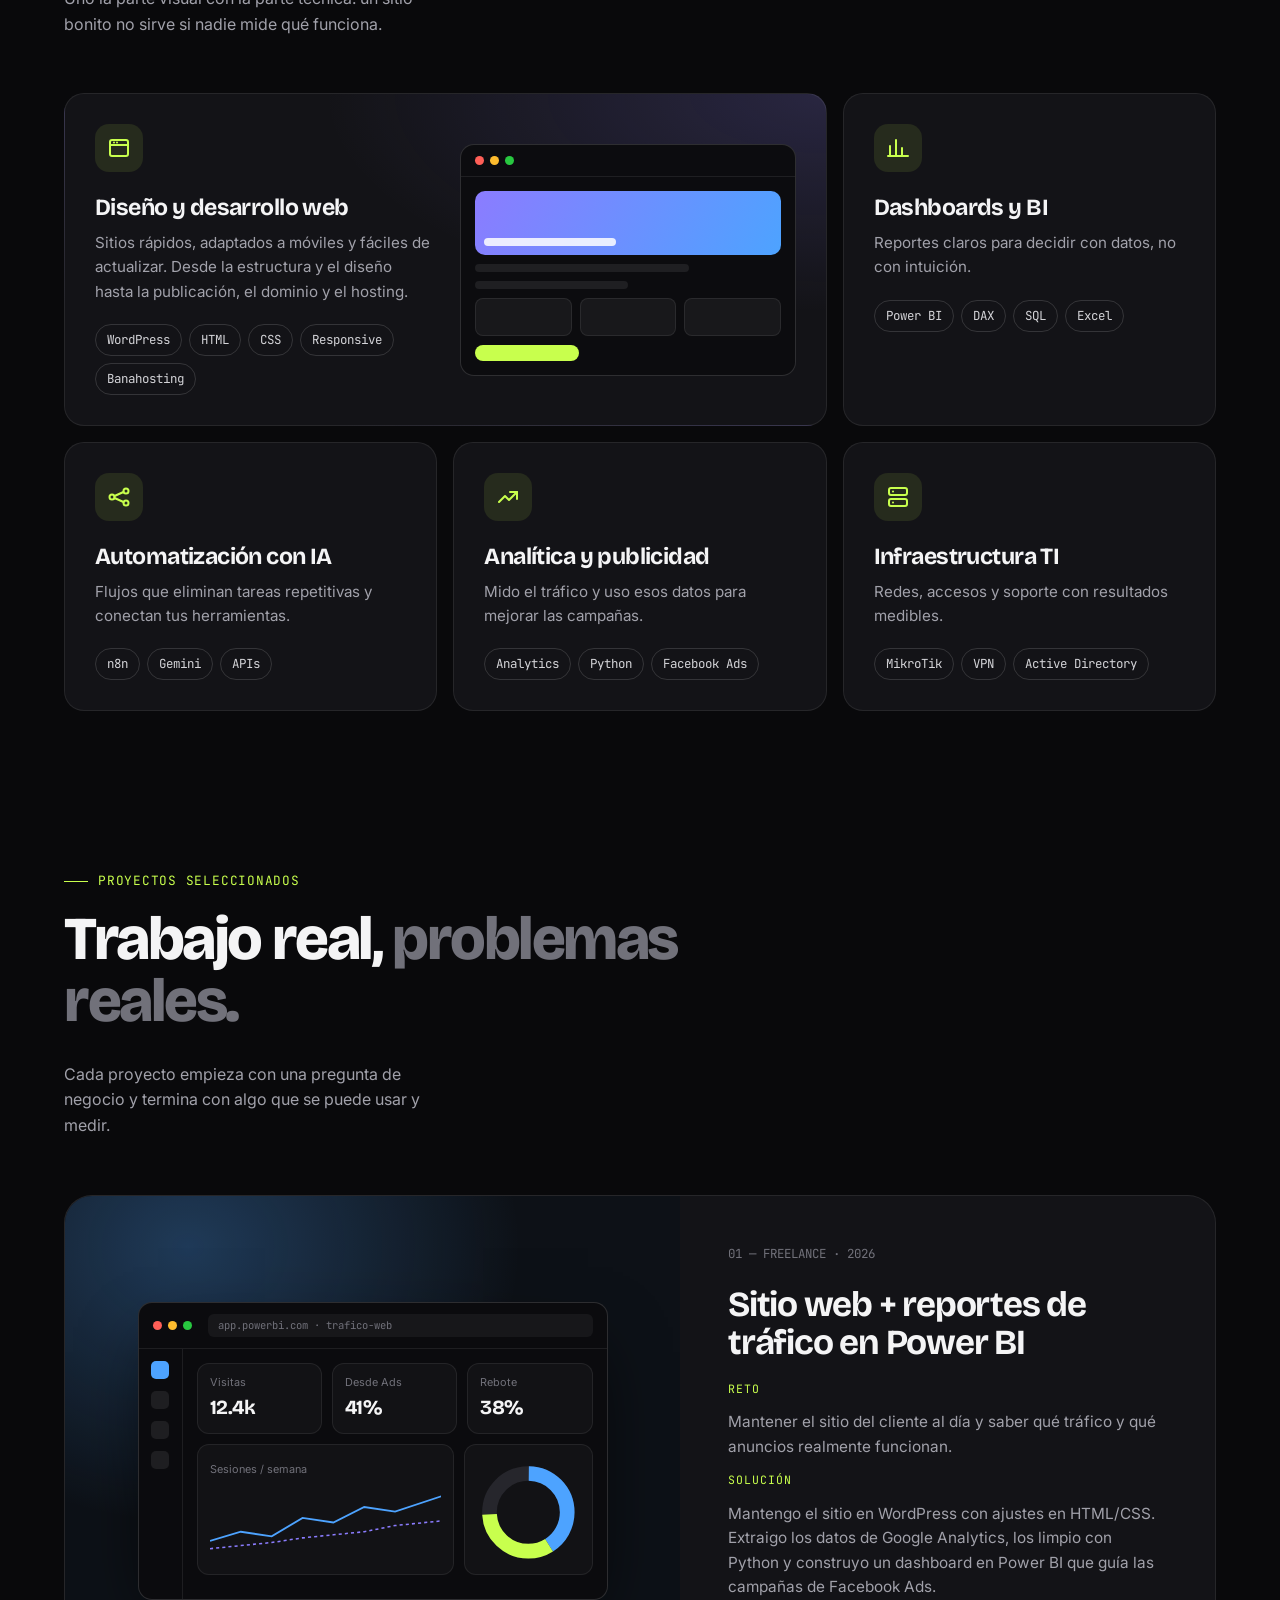
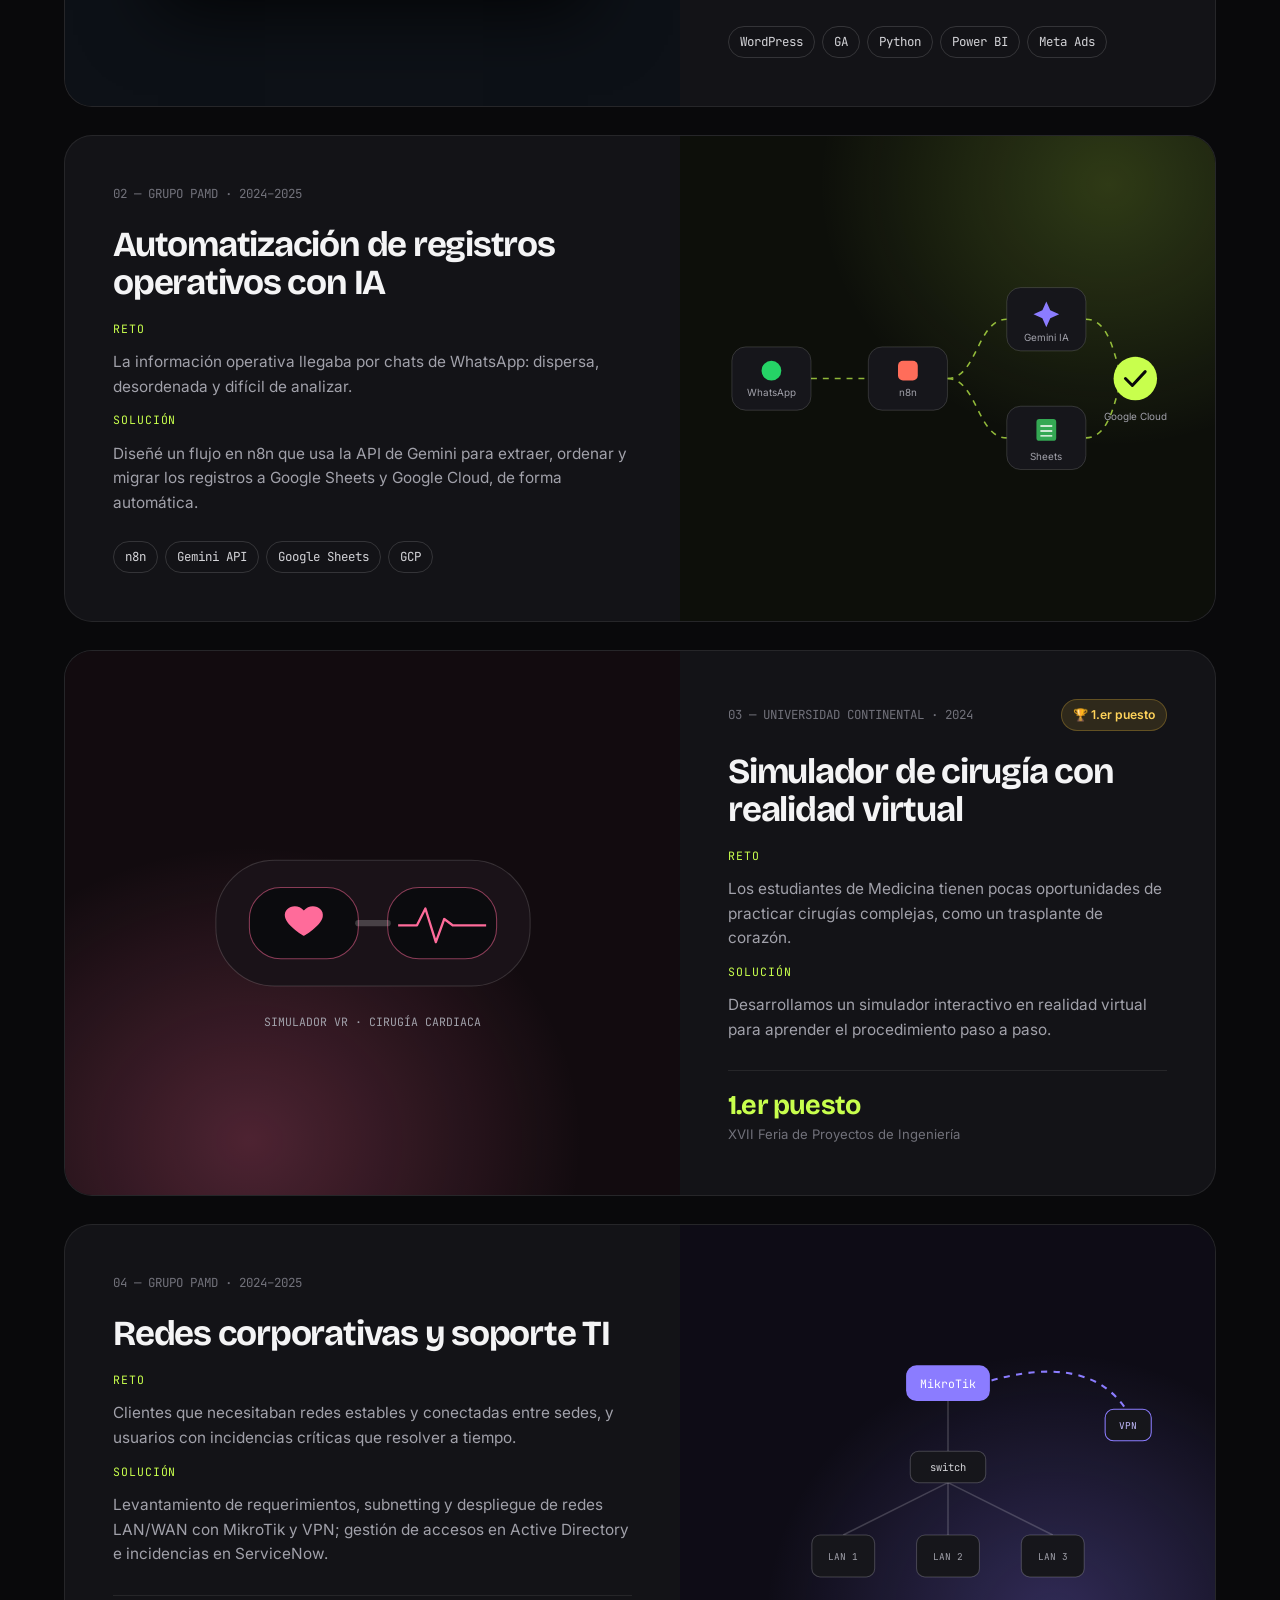
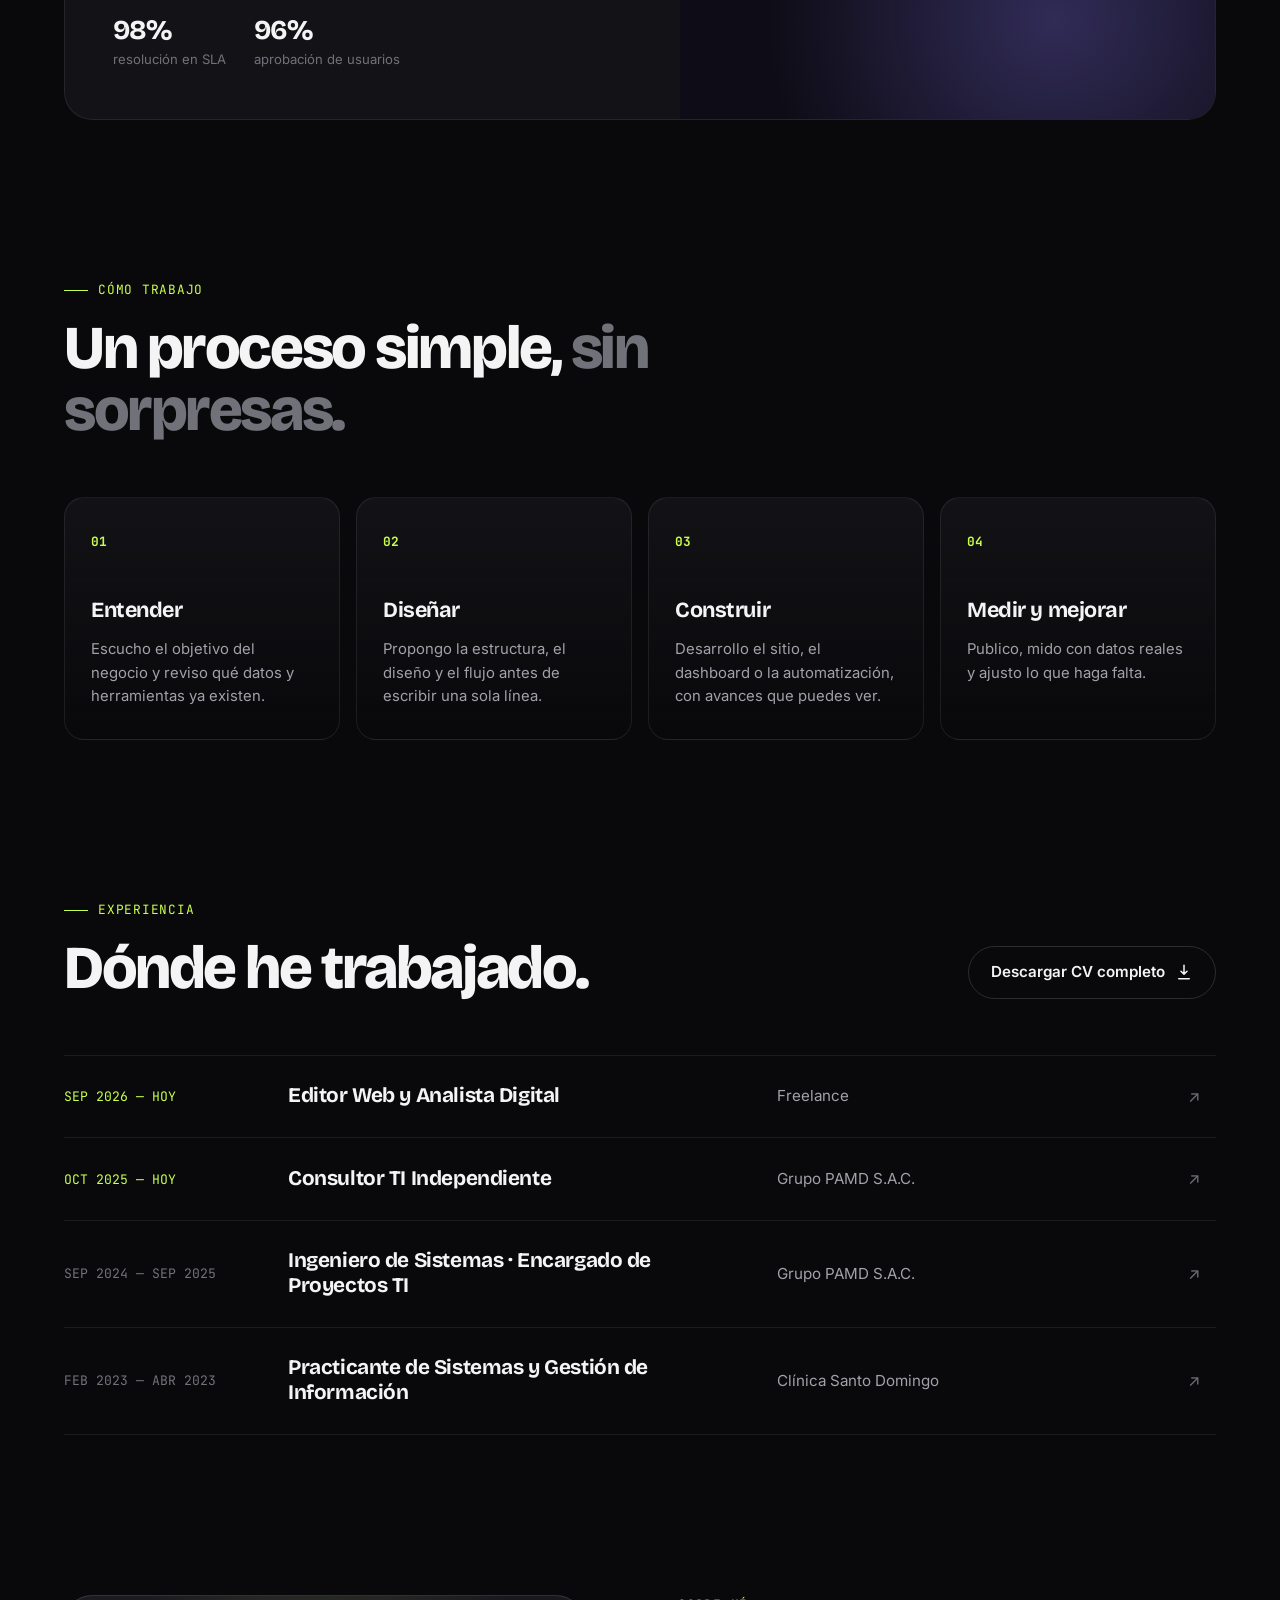
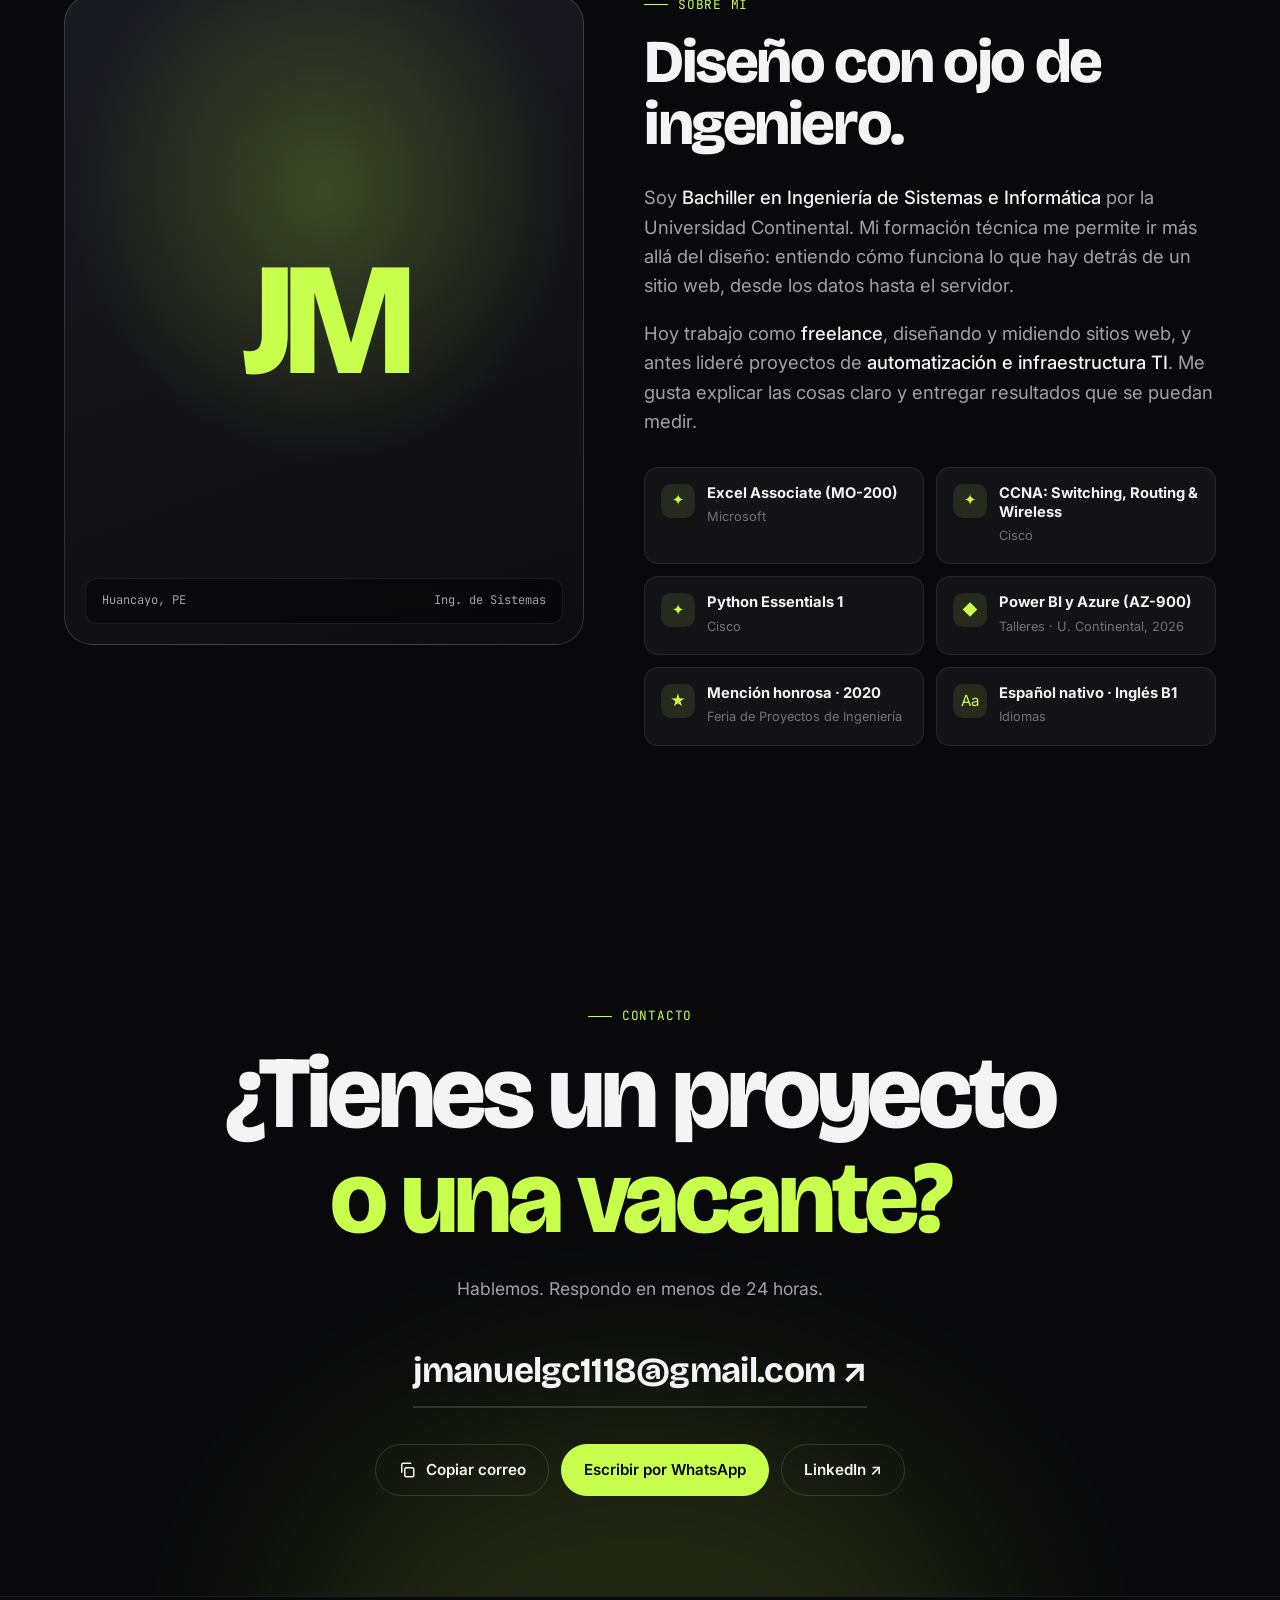
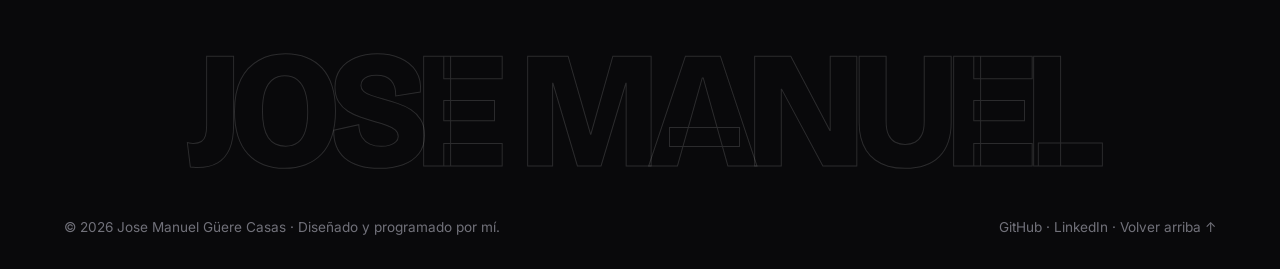
==== commit d8c8edcb: "Rediseño completo: portafolio con hero, servicios, casos de estudio y vista previa para redes" ====
--- a/index.html
+++ b/index.html
@@ -3,379 +3,738 @@
 <head>
 <meta charset="utf-8">
 <meta name="viewport" content="width=device-width, initial-scale=1">
-<title>Jose Manuel Güere</title>
-<meta name="description" content="Jose Manuel Güere Casas — Analista de Datos & BI, Automatización con IA e Infraestructura TI. Huancayo, Perú.">
+<title>Jose Manuel Güere — Diseño web & Datos</title>
+<meta name="description" content="Diseñador web y analista de datos. Sitios en WordPress y HTML/CSS, dashboards en Power BI y automatizaciones con IA. Huancayo, Perú — disponible remoto.">
+<meta name="theme-color" content="#09090b">
+<meta property="og:type" content="website">
+<meta property="og:url" content="https://jguere2811.github.io/">
+<meta property="og:title" content="Jose Manuel Güere — Diseño web & Datos">
+<meta property="og:description" content="Sitios web, dashboards y automatizaciones con IA que convierten datos en resultados.">
+<meta property="og:image" content="https://jguere2811.github.io/og.png">
+<meta name="twitter:card" content="summary_large_image">
+<link rel="icon" href="data:image/svg+xml,%3Csvg xmlns='http://www.w3.org/2000/svg' viewBox='0 0 64 64'%3E%3Crect width='64' height='64' rx='16' fill='%23c8ff4d'/%3E%3Ctext x='32' y='42' text-anchor='middle' font-family='Arial' font-weight='900' font-size='26' fill='%2309090b'%3EJM%3C/text%3E%3C/svg%3E">
 <link rel="preconnect" href="https://fonts.googleapis.com">
 <link rel="preconnect" href="https://fonts.gstatic.com" crossorigin>
-<link href="https://fonts.googleapis.com/css2?family=Inter:wght@400;500;600;700;800&family=JetBrains+Mono:wght@500&display=swap" rel="stylesheet">
+<link href="https://fonts.googleapis.com/css2?family=Bricolage+Grotesque:opsz,wght@12..96,500;12..96,700;12..96,800&family=Inter:wght@400;500;600&family=JetBrains+Mono:wght@400;500&display=swap" rel="stylesheet">
 <style>
 :root{
-  --bg:#f7f8fb; --surface:#ffffff; --surface-2:#eef1f7; --text:#0f172a; --muted:#5b6478;
-  --line:#e2e6ef; --accent:#2563eb; --accent-2:#0ea5a4; --accent-soft:#e0e9ff; --shadow:0 1px 2px rgba(15,23,42,.05),0 8px 24px rgba(15,23,42,.06);
-}
-@media (prefers-color-scheme: dark){
-  :root:not([data-theme="light"]){
-    --bg:#0b1020; --surface:#121a2e; --surface-2:#18223a; --text:#e7ecf6; --muted:#97a3bb;
-    --line:#223052; --accent:#6aa0ff; --accent-2:#2dd4bf; --accent-soft:#1a2a4d; --shadow:0 1px 2px rgba(0,0,0,.3),0 8px 24px rgba(0,0,0,.25);
-  }
-}
-:root[data-theme="dark"]{
-  --bg:#0b1020; --surface:#121a2e; --surface-2:#18223a; --text:#e7ecf6; --muted:#97a3bb;
-  --line:#223052; --accent:#6aa0ff; --accent-2:#2dd4bf; --accent-soft:#1a2a4d; --shadow:0 1px 2px rgba(0,0,0,.3),0 8px 24px rgba(0,0,0,.25);
+  --bg:#09090b; --bg-2:#0f0f12; --card:#131317; --card-2:#1a1a20; --line:rgba(255,255,255,.08); --line-2:rgba(255,255,255,.14);
+  --text:#f4f4f5; --muted:#a1a1aa; --dim:#71717a;
+  --lime:#c8ff4d; --violet:#8b7cff; --blue:#4da3ff; --pink:#ff6b9a;
+  --r:20px; --display:"Bricolage Grotesque",Inter,system-ui,sans-serif; --mono:"JetBrains Mono",ui-monospace,monospace;
 }
 *{box-sizing:border-box;margin:0;padding:0}
-html{scroll-behavior:smooth}
-body{background:var(--bg);color:var(--text);font-family:Inter,system-ui,sans-serif;line-height:1.6;-webkit-font-smoothing:antialiased}
-a{color:inherit}
-.wrap{max-width:1040px;margin:0 auto;padding:0 20px}
-.mono{font-family:"JetBrains Mono",monospace;font-size:.8rem;letter-spacing:.04em}
-
-/* nav */
-nav{position:sticky;top:0;z-index:10;background:color-mix(in srgb,var(--bg) 82%,transparent);backdrop-filter:blur(10px);border-bottom:1px solid var(--line)}
-nav .wrap{display:flex;align-items:center;justify-content:space-between;height:60px;gap:16px}
-.logo{font-weight:800;text-decoration:none;letter-spacing:-.02em}
-.logo span{color:var(--accent)}
-.links{display:flex;gap:22px;align-items:center}
-.links a{text-decoration:none;color:var(--muted);font-size:.92rem;font-weight:500}
-.links a:hover{color:var(--text)}
-.theme{background:var(--surface);border:1px solid var(--line);color:var(--text);border-radius:8px;width:36px;height:36px;cursor:pointer;font-size:1rem}
-@media (max-width:760px){.links a{display:none}}
-
-/* hero */
-.hero{padding:88px 0 64px}
-.badge{display:inline-flex;align-items:center;gap:8px;background:var(--accent-soft);color:var(--accent);padding:6px 12px;border-radius:999px;font-weight:600;font-size:.82rem}
-.dot{width:8px;height:8px;border-radius:50%;background:#22c55e;box-shadow:0 0 0 4px rgba(34,197,94,.2)}
-h1{font-size:clamp(2.2rem,6vw,3.8rem);line-height:1.08;letter-spacing:-.035em;margin:20px 0 14px;font-weight:800}
-h1 .grad{background:linear-gradient(90deg,var(--accent),var(--accent-2));-webkit-background-clip:text;background-clip:text;color:transparent}
-.lead{font-size:1.15rem;color:var(--muted);max-width:640px}
-.cta{display:flex;flex-wrap:wrap;gap:12px;margin-top:30px}
-.btn{display:inline-flex;align-items:center;gap:8px;padding:12px 20px;border-radius:10px;font-weight:600;text-decoration:none;font-size:.95rem;border:1px solid var(--line);background:var(--surface);transition:transform .15s}
-.btn:hover{transform:translateY(-2px)}
-.btn.primary{background:var(--accent);border-color:var(--accent);color:#fff}
-.btn svg{width:18px;height:18px}
-
-/* stats */
-.stats{display:grid;grid-template-columns:repeat(4,1fr);gap:14px;margin-top:56px}
-.stat{background:var(--surface);border:1px solid var(--line);border-radius:14px;padding:20px;box-shadow:var(--shadow)}
-.stat b{display:block;font-size:2rem;letter-spacing:-.03em;font-weight:800;color:var(--accent)}
-.stat span{color:var(--muted);font-size:.88rem}
-@media (max-width:760px){.stats{grid-template-columns:repeat(2,1fr)}}
-
-/* sections */
-section{padding:64px 0}
-.eyebrow{color:var(--accent);margin-bottom:8px;display:block}
-h2{font-size:clamp(1.6rem,3.5vw,2.2rem);letter-spacing:-.03em;margin-bottom:28px;font-weight:800}
-.card{background:var(--surface);border:1px solid var(--line);border-radius:16px;padding:26px;box-shadow:var(--shadow)}
-
-.about{display:grid;grid-template-columns:1.4fr 1fr;gap:20px}
-.about p{color:var(--muted);margin-bottom:12px}
-.about p strong{color:var(--text)}
-.facts{list-style:none;display:grid;gap:14px}
-.facts li{display:flex;gap:12px;align-items:flex-start}
-.facts .k{color:var(--muted);font-size:.85rem;display:block}
-@media (max-width:760px){.about{grid-template-columns:1fr}}
-
-.skills{display:grid;grid-template-columns:repeat(2,1fr);gap:16px}
-.skills h3{font-size:1.05rem;margin-bottom:6px;display:flex;align-items:center;gap:10px}
-.skills p{color:var(--muted);font-size:.9rem;margin-bottom:14px}
-.ic{width:38px;height:38px;border-radius:10px;background:var(--accent-soft);color:var(--accent);display:grid;place-items:center;flex:none}
-.ic svg{width:20px;height:20px}
-.tags{display:flex;flex-wrap:wrap;gap:8px}
-.tag{background:var(--surface-2);border:1px solid var(--line);padding:5px 10px;border-radius:8px;font-size:.82rem;font-weight:500}
-@media (max-width:860px){.skills{grid-template-columns:1fr}}
-
-/* timeline */
-.tl{position:relative;display:grid;gap:18px}
-.job{display:grid;grid-template-columns:200px 1fr;gap:24px}
-.job .when{color:var(--muted);padding-top:4px}
-.job h3{font-size:1.15rem;letter-spacing:-.01em}
-.job .org{color:var(--accent);font-weight:600;margin-bottom:12px;display:block}
-.job ul{list-style:none;display:grid;gap:10px}
-.job li{padding-left:20px;position:relative;color:var(--muted)}
-.job li::before{content:"";position:absolute;left:0;top:.65em;width:8px;height:8px;border-radius:2px;background:var(--accent-2)}
-.job li strong{color:var(--text)}
-@media (max-width:760px){.job{grid-template-columns:1fr;gap:6px}}
-
-/* projects */
-.projects{display:grid;grid-template-columns:repeat(2,1fr);gap:16px}
-.proj{display:flex;flex-direction:column;gap:10px}
-.proj .top{display:flex;justify-content:space-between;align-items:center;gap:10px}
-.proj h3{font-size:1.1rem;letter-spacing:-.01em}
-.proj p{color:var(--muted);font-size:.93rem;flex:1}
-.ribbon{font-size:.75rem;font-weight:700;padding:4px 10px;border-radius:999px;background:#fef3c7;color:#92400e;white-space:nowrap}
-:root[data-theme="dark"] .ribbon{background:#3b2f0b;color:#fcd34d}
-@media (prefers-color-scheme: dark){:root:not([data-theme="light"]) .ribbon{background:#3b2f0b;color:#fcd34d}}
-.flow{display:flex;flex-wrap:wrap;align-items:center;gap:6px;font-size:.78rem}
-.flow .tag{font-size:.78rem}
-.flow i{color:var(--muted);font-style:normal}
-@media (max-width:760px){.projects{grid-template-columns:1fr}}
-
-/* certs */
-.certs{display:grid;grid-template-columns:repeat(3,1fr);gap:14px}
-.cert{display:flex;gap:14px;align-items:flex-start}
-.cert h3{font-size:.98rem;line-height:1.35}
-.cert span{color:var(--muted);font-size:.85rem}
-@media (max-width:860px){.certs{grid-template-columns:1fr}}
-
-.edu{display:flex;justify-content:space-between;align-items:center;gap:16px;flex-wrap:wrap}
-.edu h3{font-size:1.15rem}
-.edu span{color:var(--muted)}
+html{scroll-behavior:smooth;-webkit-text-size-adjust:100%}
+body{background:var(--bg);color:var(--text);font-family:Inter,system-ui,sans-serif;line-height:1.6;-webkit-font-smoothing:antialiased;overflow-x:hidden}
+a{color:inherit;text-decoration:none}
+::selection{background:var(--lime);color:#000}
+.wrap{max-width:1200px;margin:0 auto;padding:0 24px}
+.mono{font-family:var(--mono)}
+.lime{color:var(--lime)}
+#progress{position:fixed;top:0;left:0;height:2px;width:0;background:var(--lime);z-index:100}
+
+/* ---------- NAV ---------- */
+nav{position:fixed;inset:0 0 auto 0;z-index:50;transition:background .3s,border-color .3s;border-bottom:1px solid transparent}
+nav.solid{background:rgba(9,9,11,.75);backdrop-filter:blur(14px);-webkit-backdrop-filter:blur(14px);border-color:var(--line)}
+nav .wrap{display:flex;align-items:center;justify-content:space-between;height:72px;gap:20px}
+.logo{display:flex;align-items:center;gap:10px;font-family:var(--display);font-weight:800;font-size:1.1rem;letter-spacing:-.02em}
+.logo i{width:34px;height:34px;border-radius:10px;background:var(--lime);color:#09090b;display:grid;place-items:center;font-style:normal;font-size:.85rem}
+.menu{display:flex;gap:4px;background:rgba(255,255,255,.04);border:1px solid var(--line);border-radius:999px;padding:5px}
+.menu a{padding:7px 15px;border-radius:999px;font-size:.88rem;color:var(--muted);transition:.2s}
+.menu a:hover{color:var(--text);background:rgba(255,255,255,.06)}
+.btn{display:inline-flex;align-items:center;gap:10px;padding:13px 22px;border-radius:999px;font-weight:600;font-size:.95rem;border:1px solid var(--line-2);transition:transform .2s,background .2s,border-color .2s;cursor:pointer;background:none;color:var(--text);font-family:inherit}
+.btn:hover{transform:translateY(-2px);border-color:rgba(255,255,255,.3)}
+.btn.lime{background:var(--lime);color:#09090b;border-color:var(--lime)}
+.btn.lime:hover{background:#d6ff75}
+.btn svg{width:18px;height:18px;flex:none}
+.btn.sm{padding:9px 16px;font-size:.88rem}
+@media (max-width:900px){.menu{display:none}}
+
+/* ---------- HERO ---------- */
+.hero{position:relative;min-height:100vh;display:flex;align-items:center;padding:120px 0 70px;overflow:hidden}
+.hero::before{content:"";position:absolute;inset:0;background-image:linear-gradient(var(--line) 1px,transparent 1px),linear-gradient(90deg,var(--line) 1px,transparent 1px);background-size:64px 64px;mask-image:radial-gradient(ellipse 80% 70% at 50% 40%,#000 30%,transparent 75%);-webkit-mask-image:radial-gradient(ellipse 80% 70% at 50% 40%,#000 30%,transparent 75%);opacity:.6}
+.orb{position:absolute;border-radius:50%;filter:blur(90px);opacity:.35;pointer-events:none}
+.orb.a{width:520px;height:520px;background:var(--violet);top:-160px;right:-120px}
+.orb.b{width:420px;height:420px;background:var(--lime);bottom:-220px;left:-140px;opacity:.16}
+.hero .wrap{position:relative;display:grid;grid-template-columns:1.05fr 1fr;gap:56px;align-items:center;width:100%}
+.avail{display:inline-flex;align-items:center;gap:10px;padding:7px 14px 7px 10px;border:1px solid var(--line-2);border-radius:999px;font-size:.85rem;color:var(--muted);background:rgba(255,255,255,.03)}
+.pulse{width:9px;height:9px;border-radius:50%;background:var(--lime);position:relative}
+.pulse::after{content:"";position:absolute;inset:0;border-radius:50%;background:var(--lime);animation:ping 1.8s infinite}
+@keyframes ping{to{transform:scale(2.8);opacity:0}}
+.hello{margin:26px 0 10px;color:var(--muted);font-size:1.05rem}
+.hello b{color:var(--text);font-weight:600}
+h1{font-family:var(--display);font-weight:800;font-size:clamp(2.6rem,6.2vw,5.1rem);line-height:.98;letter-spacing:-.045em}
+.rot{display:inline-grid;vertical-align:top}
+.rot span{grid-area:1/1;color:var(--lime);opacity:0;transform:translateY(40%);transition:opacity .5s,transform .5s;white-space:nowrap}
+.rot span.on{opacity:1;transform:none;transition-delay:.28s}
+.rot span.out{opacity:0;transform:translateY(-40%);transition-duration:.25s}
+h1 .soft{color:var(--muted)}
+.sub{margin-top:24px;font-size:1.12rem;color:var(--muted);max-width:540px}
+.sub b{color:var(--text);font-weight:500}
+.hero .cta{display:flex;flex-wrap:wrap;gap:12px;margin-top:34px}
+.socials{display:flex;gap:10px;margin-top:30px;align-items:center;color:var(--dim);font-size:.85rem}
+.socials a{width:40px;height:40px;border-radius:50%;border:1px solid var(--line);display:grid;place-items:center;color:var(--muted);transition:.2s}
+.socials a:hover{color:var(--lime);border-color:var(--lime)}
+.socials svg{width:17px;height:17px}
+
+/* hero visual */
+.stage{position:relative;height:540px}
+.win{position:absolute;background:linear-gradient(180deg,var(--card-2),var(--card));border:1px solid var(--line-2);border-radius:18px;box-shadow:0 30px 60px -20px rgba(0,0,0,.7),0 0 0 1px rgba(0,0,0,.4);overflow:hidden;transition:transform .25s ease-out}
+.bar{display:flex;align-items:center;gap:6px;padding:11px 14px;border-bottom:1px solid var(--line);font-family:var(--mono);font-size:.72rem;color:var(--dim)}
+.bar i{width:9px;height:9px;border-radius:50%;background:#3f3f46}
+.bar i:nth-child(1){background:#ff5f57}.bar i:nth-child(2){background:#febc2e}.bar i:nth-child(3){background:#28c840}
+.bar span{margin-left:8px}
+.w-dash{top:10px;left:8%;width:84%;z-index:1}
+.w-code{bottom:30px;left:0;width:54%;z-index:2}
+.w-flow{bottom:0;right:0;width:58%;z-index:3}
+.dash{padding:16px;display:grid;gap:12px}
+.kpis{display:grid;grid-template-columns:repeat(3,1fr);gap:10px}
+.kpi{background:rgba(255,255,255,.03);border:1px solid var(--line);border-radius:12px;padding:10px 12px}
+.kpi small{display:block;font-size:.68rem;color:var(--dim)}
+.kpi b{font-family:var(--display);font-size:1.25rem;letter-spacing:-.02em}
+.kpi em{font-style:normal;font-size:.68rem;color:var(--lime);margin-left:4px}
+.charts{display:grid;grid-template-columns:2fr 1fr;gap:10px}
+.chart{background:rgba(255,255,255,.03);border:1px solid var(--line);border-radius:12px;padding:10px 12px}
+.chart small{font-size:.68rem;color:var(--dim)}
+.chart svg{display:block;width:100%;height:auto;margin-top:6px}
+.draw{stroke-dasharray:600;stroke-dashoffset:600;animation:draw 2.4s .4s ease forwards}
+@keyframes draw{to{stroke-dashoffset:0}}
+.bars{display:flex;align-items:flex-end;gap:5px;height:74px;margin-top:8px}
+.bars i{flex:1;border-radius:4px 4px 2px 2px;background:var(--violet);transform-origin:bottom;animation:grow 1.2s cubic-bezier(.2,.8,.2,1) both}
+.bars i:nth-child(even){background:#5b4fd1}
+@keyframes grow{from{transform:scaleY(0)}}
+.demo{position:absolute;top:10px;right:12px;font-family:var(--mono);font-size:.62rem;color:var(--dim);border:1px solid var(--line);padding:2px 7px;border-radius:999px}
+pre.code{padding:14px 16px;font-family:var(--mono);font-size:.74rem;line-height:1.75;color:#d4d4d8;white-space:pre;overflow:hidden}
+.t{color:var(--pink)}.a{color:var(--blue)}.s{color:var(--lime)}.c{color:var(--dim)}
+.caret{display:inline-block;width:7px;height:14px;background:var(--lime);vertical-align:-2px;animation:blink 1s steps(1) infinite}
+@keyframes blink{50%{opacity:0}}
+.flow{padding:18px 16px 16px}
+.flow small{font-size:.68rem;color:var(--dim);display:block;margin-bottom:12px}
+.nodes{position:relative;display:flex;justify-content:space-between;align-items:center}
+.nodes::before{content:"";position:absolute;left:18px;right:18px;top:50%;border-top:1.5px dashed var(--line-2)}
+.node{position:relative;z-index:1;display:grid;justify-items:center;gap:6px;font-size:.66rem;color:var(--muted)}
+.node b{width:40px;height:40px;border-radius:12px;display:grid;place-items:center;font-family:var(--mono);font-size:.7rem;color:#09090b}
+.packet{position:absolute;top:calc(50% - 4px);left:18px;width:8px;height:8px;border-radius:50%;background:var(--lime);box-shadow:0 0 14px var(--lime);animation:travel 3s linear infinite;z-index:2;margin-top:-11px}
+@keyframes travel{to{left:calc(100% - 26px)}}
+.status{margin-top:14px;display:flex;align-items:center;gap:8px;font-family:var(--mono);font-size:.68rem;color:var(--lime)}
+
+@media (max-width:960px){
+  .hero{min-height:auto;padding-top:110px}
+  .hero .wrap{grid-template-columns:1fr;gap:40px}
+  .stage{height:480px;max-width:600px;width:100%;margin:0 auto}
+}
+@media (max-width:560px){
+  .stage{height:auto;display:grid;gap:14px}
+  .win{position:relative;inset:auto;width:100%!important}
+  .w-code,.demo{display:none}
+}
+
+/* ---------- STATS / MARQUEE ---------- */
+.stats{border-top:1px solid var(--line);border-bottom:1px solid var(--line);background:var(--bg-2)}
+.stats .wrap{display:grid;grid-template-columns:repeat(4,1fr)}
+.stat{padding:30px 24px;border-left:1px solid var(--line)}
+.stat:first-child{border-left:none}
+.stat b{display:block;white-space:nowrap;font-family:var(--display);font-size:clamp(1.7rem,4vw,2.8rem);letter-spacing:-.04em;line-height:1}
+.stat > span{display:block;margin-top:8px;color:var(--muted);font-size:.9rem}
+@media (max-width:760px){.stats .wrap{grid-template-columns:1fr 1fr}.stat:nth-child(3){border-left:none}.stat:nth-child(n+3){border-top:1px solid var(--line)}}
+.marquee{overflow:hidden;padding:26px 0;border-bottom:1px solid var(--line);mask-image:linear-gradient(90deg,transparent,#000 10%,#000 90%,transparent);-webkit-mask-image:linear-gradient(90deg,transparent,#000 10%,#000 90%,transparent)}
+.track{display:flex;gap:44px;width:max-content;animation:scroll 40s linear infinite}
+.track span{font-family:var(--display);font-weight:700;font-size:1.5rem;color:var(--dim);display:flex;align-items:center;gap:44px;white-space:nowrap}
+.track span::after{content:"✦";color:var(--lime);font-size:.9rem}
+@keyframes scroll{to{transform:translateX(-50%)}}
+
+/* ---------- SECTIONS ---------- */
+section{padding:120px 0}
+.head{display:flex;justify-content:space-between;align-items:flex-end;gap:30px;margin-bottom:56px;flex-wrap:wrap}
+.label{font-family:var(--mono);font-size:.8rem;color:var(--lime);letter-spacing:.06em;margin-bottom:16px;display:flex;align-items:center;gap:10px}
+.label::before{content:"";width:24px;height:1px;background:var(--lime)}
+h2{font-family:var(--display);font-weight:800;font-size:clamp(2.2rem,5vw,3.8rem);line-height:1.02;letter-spacing:-.04em;max-width:760px}
+h2 .soft{color:var(--dim)}
+.head p{color:var(--muted);max-width:380px}
+
+/* services bento */
+.bento{display:grid;grid-template-columns:repeat(6,1fr);gap:16px}
+.svc{position:relative;background:var(--card);border:1px solid var(--line);border-radius:var(--r);padding:30px;overflow:hidden;transition:border-color .3s,transform .3s}
+.svc:hover{border-color:var(--line-2);transform:translateY(-4px)}
+.svc.w4{grid-column:span 4}.svc.w2{grid-column:span 2}
+.svc .ico{width:48px;height:48px;border-radius:14px;display:grid;place-items:center;margin-bottom:22px;background:rgba(200,255,77,.1);color:var(--lime)}
+.svc .ico svg{width:24px;height:24px}
+.svc h3{font-family:var(--display);font-size:1.45rem;letter-spacing:-.025em;line-height:1.15;margin-bottom:10px}
+.svc p{color:var(--muted);font-size:.95rem}
+.chips{display:flex;flex-wrap:wrap;gap:7px;margin-top:20px}
+.chip{font-size:.78rem;padding:5px 11px;border-radius:999px;border:1px solid var(--line-2);color:#d4d4d8;font-family:var(--mono)}
+.svc.feature{display:grid;grid-template-columns:1fr 1fr;gap:30px;align-items:center;background:radial-gradient(120% 120% at 100% 0%,rgba(139,124,255,.18),transparent 55%),var(--card)}
+.mini{background:#0c0c0f;border:1px solid var(--line-2);border-radius:14px;overflow:hidden}
+.mini .pg{padding:14px;display:grid;gap:9px}
+.mini .ln{height:8px;border-radius:4px;background:rgba(255,255,255,.08)}
+.mini .hero-blk{height:64px;border-radius:10px;background:linear-gradient(120deg,var(--violet),var(--blue));display:flex;align-items:flex-end;padding:9px}
+.mini .hero-blk i{width:46%;height:8px;border-radius:4px;background:rgba(255,255,255,.85)}
+.mini .cols{display:grid;grid-template-columns:repeat(3,1fr);gap:8px}
+.mini .cols i{height:38px;border-radius:8px;background:rgba(255,255,255,.05);border:1px solid var(--line)}
+.mini .btnl{width:34%;height:16px;border-radius:999px;background:var(--lime)}
+@media (max-width:960px){.svc.w4,.svc.w2{grid-column:span 6}.svc.feature{grid-template-columns:1fr}}
+
+/* work */
+.cases{display:grid;gap:28px}
+.case{display:grid;grid-template-columns:1.15fr 1fr;gap:0;background:var(--card);border:1px solid var(--line);border-radius:28px;overflow:hidden}
+.case:nth-child(even) .visual{order:2}
+.visual{position:relative;min-height:400px;display:grid;place-items:center;padding:40px;overflow:hidden}
+.v1{background:radial-gradient(90% 90% at 20% 10%,rgba(77,163,255,.28),transparent 60%),#0d1117}
+.v2{background:radial-gradient(90% 90% at 80% 10%,rgba(200,255,77,.18),transparent 60%),#0d0f0a}
+.v3{background:radial-gradient(90% 90% at 30% 90%,rgba(255,107,154,.25),transparent 60%),#120b0f}
+.v4{background:radial-gradient(90% 90% at 70% 80%,rgba(139,124,255,.28),transparent 60%),#0e0c16}
+.info{padding:48px;display:flex;flex-direction:column;justify-content:center}
+.meta{display:flex;justify-content:space-between;align-items:center;font-family:var(--mono);font-size:.78rem;color:var(--dim);margin-bottom:22px}
+.award{font-family:Inter,sans-serif;font-weight:600;font-size:.76rem;padding:5px 11px;border-radius:999px;background:rgba(255,200,60,.12);color:#ffd35a;border:1px solid rgba(255,200,60,.25)}
+.info h3{font-family:var(--display);font-size:clamp(1.6rem,3vw,2.2rem);letter-spacing:-.035em;line-height:1.08;margin-bottom:18px}
+.info dl{display:grid;gap:12px;margin-bottom:6px}
+.info dt{font-family:var(--mono);font-size:.72rem;color:var(--lime);text-transform:uppercase;letter-spacing:.08em}
+.info dd{color:var(--muted);font-size:.96rem}
+.result{margin-top:22px;padding-top:20px;border-top:1px solid var(--line);display:flex;gap:28px;flex-wrap:wrap}
+.result div b{display:block;font-family:var(--display);font-size:1.7rem;letter-spacing:-.03em;line-height:1.1}
+.result div > span{font-size:.82rem;color:var(--dim)}
+@media (max-width:900px){.case{grid-template-columns:1fr}.case:nth-child(even) .visual{order:0}.visual{min-height:300px;padding:28px}.info{padding:30px}}
+
+/* visual mockups */
+.browser{width:100%;max-width:470px;background:#0b0b0e;border:1px solid var(--line-2);border-radius:14px;overflow:hidden;box-shadow:0 30px 70px -20px rgba(0,0,0,.8)}
+.browser .url{flex:1;margin-left:10px;background:rgba(255,255,255,.05);border-radius:6px;padding:3px 10px;font-size:.66rem}
+.bi{display:grid;grid-template-columns:44px 1fr;min-height:250px}
+.bi aside{border-right:1px solid var(--line);padding:12px 0;display:grid;justify-items:center;align-content:start;gap:12px}
+.bi aside i{width:18px;height:18px;border-radius:5px;background:rgba(255,255,255,.08)}
+.bi aside i:first-child{background:var(--blue)}
+.bi main{padding:14px;display:grid;gap:10px;align-content:start}
+.donut{display:flex;align-items:center;gap:12px}
+.legend{display:grid;gap:5px;font-size:.62rem;color:var(--muted)}
+.legend span{display:flex;align-items:center;gap:6px}
+.legend i{width:7px;height:7px;border-radius:2px}
+.flowbig{width:100%;max-width:470px}
+.flowbig svg{width:100%;height:auto;display:block;overflow:visible}
+.dash-move{stroke-dasharray:6 6;animation:dash 1s linear infinite}
+@keyframes dash{to{stroke-dashoffset:-12}}
+
+/* process */
+.steps{display:grid;grid-template-columns:repeat(4,1fr);gap:16px;counter-reset:s}
+.step{padding:30px 26px;border:1px solid var(--line);border-radius:var(--r);background:linear-gradient(180deg,var(--card),transparent);position:relative}
+.step b{font-family:var(--mono);font-size:.8rem;color:var(--lime)}
+.step h3{font-family:var(--display);font-size:1.35rem;letter-spacing:-.02em;margin:40px 0 10px}
+.step p{color:var(--muted);font-size:.93rem}
+@media (max-width:960px){.steps{grid-template-columns:1fr 1fr}}
+@media (max-width:560px){.steps{grid-template-columns:1fr}}
+
+/* experience */
+.xp{border-top:1px solid var(--line)}
+.row{display:grid;grid-template-columns:200px 1.2fr 1fr 28px;gap:24px;align-items:center;padding:28px 0;border-bottom:1px solid var(--line);transition:padding .3s}
+.row:hover{padding-left:12px}
+.row .when{font-family:var(--mono);font-size:.82rem;color:var(--dim)}
+.row h3{font-family:var(--display);font-size:1.3rem;letter-spacing:-.02em;line-height:1.2}
+.row .org{color:var(--muted);font-size:.95rem}
+.row .now{color:var(--lime)}
+.row .arr{color:var(--dim)}
+@media (max-width:760px){.row{grid-template-columns:1fr;gap:4px}.row .arr{display:none}}
+
+/* about */
+.about{display:grid;grid-template-columns:1fr 1.1fr;gap:60px;align-items:start}
+.portrait{aspect-ratio:4/5;border-radius:28px;border:1px solid var(--line-2);background:radial-gradient(70% 60% at 50% 30%,rgba(200,255,77,.22),transparent 70%),linear-gradient(160deg,#1b1b22,#0d0d10);display:grid;place-items:center;position:relative;overflow:hidden}
+.portrait .mono-big{font-family:var(--display);font-weight:800;font-size:clamp(6rem,14vw,10rem);letter-spacing:-.06em;color:var(--lime);line-height:1}
+.portrait .tagline{position:absolute;left:20px;right:20px;bottom:20px;display:flex;justify-content:space-between;font-family:var(--mono);font-size:.75rem;color:var(--muted);padding:12px 16px;background:rgba(0,0,0,.4);backdrop-filter:blur(8px);border:1px solid var(--line);border-radius:12px}
+.about .txt p{font-size:1.15rem;color:var(--muted);margin-bottom:18px}
+.about .txt p b{color:var(--text);font-weight:500}
+.creds{display:grid;grid-template-columns:1fr 1fr;gap:12px;margin-top:30px}
+.cred{display:flex;gap:12px;align-items:flex-start;padding:16px;border:1px solid var(--line);border-radius:14px;background:var(--card)}
+.cred i{flex:none;width:34px;height:34px;border-radius:10px;display:grid;place-items:center;background:rgba(200,255,77,.1);color:var(--lime);font-style:normal;font-size:.95rem}
+.cred b{display:block;font-size:.92rem;line-height:1.3}
+.cred span{font-size:.8rem;color:var(--dim)}
+@media (max-width:900px){.about{grid-template-columns:1fr}.portrait{max-width:420px}}
+@media (max-width:560px){.creds{grid-template-columns:1fr}}
 
 /* contact */
-.contact{text-align:center;padding:56px 26px;background:linear-gradient(135deg,var(--accent),var(--accent-2));color:#fff;border:none}
-.contact h2{margin-bottom:10px}
-.contact p{opacity:.9;max-width:520px;margin:0 auto 26px}
-.contact .cta{justify-content:center}
-.contact .btn{background:rgba(255,255,255,.14);border-color:rgba(255,255,255,.3);color:#fff}
-.contact .btn.primary{background:#fff;color:#1e3a8a;border-color:#fff}
-
-footer{padding:36px 0;color:var(--muted);font-size:.85rem;text-align:center}
-
-.reveal{opacity:0;transform:translateY(16px);transition:opacity .6s ease,transform .6s ease}
-.reveal.in{opacity:1;transform:none}
-@media (prefers-reduced-motion:reduce){.reveal{opacity:1;transform:none;transition:none}.btn{transition:none}html{scroll-behavior:auto}}
-@media print{nav,.theme,.cta{display:none}.reveal{opacity:1;transform:none}}
+.contact{padding:140px 0 100px;text-align:center;position:relative;overflow:hidden}
+.contact .orb.a{top:auto;bottom:-300px;right:auto;left:50%;transform:translateX(-50%);background:var(--lime);opacity:.12;width:700px;height:500px}
+.contact h2{margin:0 auto;font-size:clamp(2.6rem,8vw,6.5rem);max-width:none}
+.contact p{color:var(--muted);max-width:520px;margin:24px auto 0;font-size:1.1rem}
+.mail{display:inline-flex;align-items:center;gap:14px;margin-top:40px;font-family:var(--display);font-weight:700;font-size:clamp(1.2rem,3.4vw,2.2rem);letter-spacing:-.02em;border-bottom:2px solid var(--line-2);padding-bottom:6px;transition:border-color .3s,color .3s;word-break:break-all}
+.mail:hover{color:var(--lime);border-color:var(--lime)}
+.contact .cta{display:flex;justify-content:center;flex-wrap:wrap;gap:12px;margin-top:36px}
+.toast{position:fixed;left:50%;bottom:28px;transform:translate(-50%,20px);background:var(--lime);color:#09090b;font-weight:600;padding:10px 18px;border-radius:999px;opacity:0;transition:.3s;pointer-events:none;z-index:200}
+.toast.show{opacity:1;transform:translate(-50%,0)}
+
+footer{border-top:1px solid var(--line);padding:40px 0 30px;overflow:hidden}
+.bigname{font-family:var(--display);font-weight:800;font-size:clamp(3rem,13vw,11rem);letter-spacing:-.06em;line-height:.9;color:transparent;-webkit-text-stroke:1px rgba(255,255,255,.14);white-space:nowrap;text-align:center}
+.foot{display:flex;justify-content:space-between;gap:16px;flex-wrap:wrap;margin-top:30px;color:var(--dim);font-size:.85rem}
+.foot a:hover{color:var(--lime)}
+
+/* reveal */
+.rv{opacity:0;transform:translateY(30px);transition:opacity .8s cubic-bezier(.2,.7,.2,1),transform .8s cubic-bezier(.2,.7,.2,1)}
+.rv.in{opacity:1;transform:none}
+.d1{transition-delay:.08s}.d2{transition-delay:.16s}.d3{transition-delay:.24s}
+@media (prefers-reduced-motion:reduce){
+  *,*::before,*::after{animation:none!important;transition:none!important}
+  .rv{opacity:1;transform:none}.draw{stroke-dashoffset:0}html{scroll-behavior:auto}
+}
 </style>
 </head>
 <body>
-
-<nav>
+<div id="progress"></div>
+
+<nav id="nav">
   <div class="wrap">
-    <a href="#top" class="logo">JM<span>.</span>Güere</a>
-    <div class="links">
+    <a href="#top" class="logo"><i>JM</i>Güere</a>
+    <div class="menu">
+      <a href="#servicios">Servicios</a>
+      <a href="#proyectos">Proyectos</a>
+      <a href="#proceso">Proceso</a>
+      <a href="#experiencia">Experiencia</a>
       <a href="#sobre-mi">Sobre mí</a>
-      <a href="#habilidades">Habilidades</a>
-      <a href="#experiencia">Experiencia</a>
-      <a href="#proyectos">Proyectos</a>
-      <a href="#certificaciones">Certificaciones</a>
-      <a href="#contacto">Contacto</a>
-      <button class="theme" id="theme" aria-label="Cambiar tema">◐</button>
-    </div>
+    </div>
+    <a href="#contacto" class="btn lime sm">Hablemos
+      <svg viewBox="0 0 24 24" fill="none" stroke="currentColor" stroke-width="2.2" stroke-linecap="round" stroke-linejoin="round"><path d="M7 17 17 7M8 7h9v9"/></svg>
+    </a>
   </div>
 </nav>
 
 <main id="top">
+<!-- ================= HERO ================= -->
 <header class="hero">
+  <div class="orb a"></div><div class="orb b"></div>
   <div class="wrap">
-    <span class="badge"><span class="dot"></span>Disponible para nuevas oportunidades</span>
-    <h1>Jose Manuel Güere Casas<br><span class="grad">Datos, BI y automatización con IA</span></h1>
-    <p class="lead">Bachiller en Ingeniería de Sistemas. Convierto datos operativos en información útil con SQL, Python y Power BI, y automatizo procesos con IA (n8n + Gemini). Además tengo experiencia sólida en infraestructura y redes.</p>
-    <div class="cta">
-      <a class="btn primary" href="cv-jose-manuel-guere.pdf" download>
+    <div>
+      <span class="avail"><span class="pulse"></span>Disponible para proyectos y empleo · Remoto</span>
+      <p class="hello">Hola, soy <b>Jose Manuel Güere</b> 👋</p>
+      <h1>Diseño y construyo<br>
+        <span class="rot" id="rot"><span class="on">sitios web</span><span>dashboards</span><span>automatizaciones</span></span><br>
+        <span class="soft">que convierten datos en resultados.</span>
+      </h1>
+      <p class="sub">Diseñador web y analista de datos. Creo sitios en <b>WordPress, HTML y CSS</b>, mido su rendimiento con <b>Analytics y Power BI</b> y automatizo procesos con <b>IA</b>.</p>
+      <div class="cta">
+        <a href="#proyectos" class="btn lime">Ver proyectos
+          <svg viewBox="0 0 24 24" fill="none" stroke="currentColor" stroke-width="2.2" stroke-linecap="round" stroke-linejoin="round"><path d="M12 5v14M5 12l7 7 7-7"/></svg>
+        </a>
+        <a href="cv-jose-manuel-guere.pdf" class="btn" download>
+          <svg viewBox="0 0 24 24" fill="none" stroke="currentColor" stroke-width="2" stroke-linecap="round" stroke-linejoin="round"><path d="M12 3v12m0 0-4-4m4 4 4-4M5 21h14"/></svg>
+          Descargar CV
+        </a>
+      </div>
+      <div class="socials">
+        <a href="https://www.linkedin.com/in/jose-manuel-g-a09b90237/" target="_blank" rel="noopener" aria-label="LinkedIn"><svg viewBox="0 0 24 24" fill="currentColor"><path d="M4.98 3.5a2.5 2.5 0 1 1 0 5 2.5 2.5 0 0 1 0-5ZM3 9.5h4V21H3V9.5Zm6.5 0h3.8v1.6h.06c.53-1 1.83-2.06 3.77-2.06 4.03 0 4.77 2.65 4.77 6.1V21h-4v-5.1c0-1.22-.02-2.78-1.7-2.78-1.7 0-1.96 1.33-1.96 2.7V21h-4V9.5Z"/></svg></a>
+        <a href="https://github.com/JGuere2811" target="_blank" rel="noopener" aria-label="GitHub"><svg viewBox="0 0 24 24" fill="currentColor"><path d="M12 2a10 10 0 0 0-3.16 19.49c.5.09.68-.22.68-.48v-1.7c-2.78.6-3.37-1.34-3.37-1.34-.45-1.16-1.11-1.47-1.11-1.47-.91-.62.07-.6.07-.6 1 .07 1.53 1.03 1.53 1.03.9 1.52 2.34 1.08 2.91.83.09-.65.35-1.09.63-1.34-2.22-.25-4.55-1.11-4.55-4.94 0-1.09.39-1.98 1.03-2.68-.1-.25-.45-1.27.1-2.64 0 0 .84-.27 2.75 1.02a9.56 9.56 0 0 1 5 0c1.91-1.29 2.75-1.02 2.75-1.02.55 1.37.2 2.39.1 2.64.64.7 1.03 1.59 1.03 2.68 0 3.84-2.34 4.68-4.57 4.93.36.31.68.92.68 1.85v2.74c0 .27.18.58.69.48A10 10 0 0 0 12 2Z"/></svg></a>
+        <a href="https://wa.me/51930889188" target="_blank" rel="noopener" aria-label="WhatsApp"><svg viewBox="0 0 24 24" fill="currentColor"><path d="M17.5 14.4c-.3-.15-1.75-.86-2.02-.96-.27-.1-.47-.15-.67.15-.2.3-.77.96-.94 1.16-.17.2-.35.22-.65.07-.3-.15-1.25-.46-2.38-1.47-.88-.79-1.47-1.76-1.65-2.06-.17-.3-.02-.46.13-.6.13-.14.3-.35.45-.52.15-.17.2-.3.3-.5.1-.2.05-.37-.02-.52-.08-.15-.67-1.62-.92-2.22-.24-.58-.49-.5-.67-.51h-.57c-.2 0-.52.07-.8.37-.27.3-1.04 1.02-1.04 2.48s1.07 2.88 1.22 3.08c.15.2 2.1 3.2 5.08 4.49.71.31 1.27.49 1.7.63.71.23 1.36.2 1.88.12.57-.09 1.75-.72 2-1.41.25-.7.25-1.29.17-1.41-.07-.13-.27-.2-.57-.35ZM12.04 21.8h-.01a9.8 9.8 0 0 1-5-1.37l-.36-.21-3.72.97.99-3.62-.23-.37A9.82 9.82 0 1 1 12.04 21.8Zm8.36-18.2A11.8 11.8 0 0 0 1.84 17.84L.16 24l6.3-1.65a11.8 11.8 0 0 0 5.58 1.42h.01A11.81 11.81 0 0 0 20.4 3.6Z"/></svg></a>
+        <span style="margin-left:6px">Huancayo, Perú</span>
+      </div>
+    </div>
+
+    <div class="stage" id="stage" aria-hidden="true">
+      <!-- dashboard -->
+      <div class="win w-dash" data-depth="10">
+        <div class="bar"><i></i><i></i><i></i><span>reporte-trafico.pbix</span></div>
+        <span class="demo">vista de ejemplo</span>
+        <div class="dash">
+          <div class="kpis">
+            <div class="kpi"><small>Sesiones</small><b>12.4k</b><em>▲ 18%</em></div>
+            <div class="kpi"><small>Usuarios</small><b>8.9k</b><em>▲ 11%</em></div>
+            <div class="kpi"><small>Conversión</small><b>3.2%</b><em>▲ 0.4</em></div>
+          </div>
+          <div class="charts">
+            <div class="chart"><small>Tráfico por día</small>
+              <svg viewBox="0 0 300 100" preserveAspectRatio="none">
+                <defs><linearGradient id="g1" x1="0" x2="0" y1="0" y2="1"><stop offset="0" stop-color="#c8ff4d" stop-opacity=".35"/><stop offset="1" stop-color="#c8ff4d" stop-opacity="0"/></linearGradient></defs>
+                <path d="M0 80 C25 70 40 76 60 62 S95 40 120 48 160 30 185 34 225 14 250 22 285 8 300 6 V100 H0Z" fill="url(#g1)"/>
+                <path class="draw" d="M0 80 C25 70 40 76 60 62 S95 40 120 48 160 30 185 34 225 14 250 22 285 8 300 6" fill="none" stroke="#c8ff4d" stroke-width="2.4"/>
+              </svg>
+            </div>
+            <div class="chart"><small>Por canal</small>
+              <div class="bars"><i style="height:85%;animation-delay:.5s"></i><i style="height:55%;animation-delay:.6s"></i><i style="height:70%;animation-delay:.7s"></i><i style="height:35%;animation-delay:.8s"></i><i style="height:60%;animation-delay:.9s"></i></div>
+            </div>
+          </div>
+        </div>
+      </div>
+      <!-- code -->
+      <div class="win w-code" data-depth="22">
+        <div class="bar"><i></i><i></i><i></i><span>index.html</span></div>
+<pre class="code"><span class="c">&lt;!-- hero --&gt;</span>
+<span class="t">&lt;section</span> <span class="a">class</span>=<span class="s">"hero"</span><span class="t">&gt;</span>
+  <span class="t">&lt;h1&gt;</span>Tu marca, bien<span class="t">&lt;/h1&gt;</span>
+  <span class="t">&lt;a</span> <span class="a">href</span>=<span class="s">"#contacto"</span><span class="t">&gt;</span>
+    Empezar<span class="caret"></span></pre>
+      </div>
+      <!-- flow -->
+      <div class="win w-flow" data-depth="34">
+        <div class="bar"><i></i><i></i><i></i><span>n8n · flujo-ia</span></div>
+        <div class="flow">
+          <small>WhatsApp → datos ordenados, sin trabajo manual</small>
+          <div class="nodes">
+            <span class="packet"></span>
+            <div class="node"><b style="background:#25d366">WA</b>Mensajes</div>
+            <div class="node"><b style="background:#ff6d5a">n8n</b>Flujo</div>
+            <div class="node"><b style="background:var(--violet);color:#fff">AI</b>Gemini</div>
+            <div class="node"><b style="background:var(--lime)">GS</b>Sheets</div>
+          </div>
+          <div class="status"><span class="pulse"></span>ejecutándose · automático</div>
+        </div>
+      </div>
+    </div>
+  </div>
+</header>
+
+<!-- ================= STATS ================= -->
+<div class="stats">
+  <div class="wrap">
+    <div class="stat rv"><b><span data-count="98">0</span>%</b><span>de incidencias resueltas dentro del SLA</span></div>
+    <div class="stat rv d1"><b><span data-count="96">0</span>%</b><span>de aprobación de los usuarios</span></div>
+    <div class="stat rv d2"><b class="lime">1.º</b><span>puesto, Feria de Proyectos de Ingeniería 2024</span></div>
+    <div class="stat rv d3"><b>MO-200</b><span>Microsoft Excel, certificación internacional</span></div>
+  </div>
+</div>
+<div class="marquee" aria-hidden="true">
+  <div class="track">
+    <span>WordPress</span><span>HTML &amp; CSS</span><span>Power BI</span><span>Python</span><span>SQL</span><span>Google Analytics</span><span>n8n</span><span>Gemini API</span><span>Facebook Ads</span><span>Excel</span><span>Google Cloud</span><span>Azure</span>
+    <span>WordPress</span><span>HTML &amp; CSS</span><span>Power BI</span><span>Python</span><span>SQL</span><span>Google Analytics</span><span>n8n</span><span>Gemini API</span><span>Facebook Ads</span><span>Excel</span><span>Google Cloud</span><span>Azure</span>
+  </div>
+</div>
+
+<!-- ================= SERVICES ================= -->
+<section id="servicios">
+  <div class="wrap">
+    <div class="head">
+      <div>
+        <div class="label">SERVICIOS</div>
+        <h2 class="rv">Lo que puedo hacer <span class="soft">por tu negocio.</span></h2>
+      </div>
+      <p class="rv d1">Uno la parte visual con la parte técnica: un sitio bonito no sirve si nadie mide qué funciona.</p>
+    </div>
+    <div class="bento">
+      <article class="svc w4 feature rv">
+        <div>
+          <div class="ico"><svg viewBox="0 0 24 24" fill="none" stroke="currentColor" stroke-width="2" stroke-linecap="round" stroke-linejoin="round"><rect x="3" y="4" width="18" height="16" rx="2"/><path d="M3 9h18M7 6.5h.01M10 6.5h.01"/></svg></div>
+          <h3>Diseño y desarrollo web</h3>
+          <p>Sitios rápidos, adaptados a móviles y fáciles de actualizar. Desde la estructura y el diseño hasta la publicación, el dominio y el hosting.</p>
+          <div class="chips"><span class="chip">WordPress</span><span class="chip">HTML</span><span class="chip">CSS</span><span class="chip">Responsive</span><span class="chip">Banahosting</span></div>
+        </div>
+        <div class="mini">
+          <div class="bar"><i></i><i></i><i></i></div>
+          <div class="pg">
+            <div class="hero-blk"><i></i></div>
+            <div class="ln" style="width:70%"></div><div class="ln" style="width:50%"></div>
+            <div class="cols"><i></i><i></i><i></i></div>
+            <div class="btnl"></div>
+          </div>
+        </div>
+      </article>
+      <article class="svc w2 rv d1">
+        <div class="ico"><svg viewBox="0 0 24 24" fill="none" stroke="currentColor" stroke-width="2" stroke-linecap="round"><path d="M4 20V10M10 20V4M16 20v-8M22 20H2"/></svg></div>
+        <h3>Dashboards y BI</h3>
+        <p>Reportes claros para decidir con datos, no con intuición.</p>
+        <div class="chips"><span class="chip">Power BI</span><span class="chip">DAX</span><span class="chip">SQL</span><span class="chip">Excel</span></div>
+      </article>
+      <article class="svc w2 rv">
+        <div class="ico"><svg viewBox="0 0 24 24" fill="none" stroke="currentColor" stroke-width="2" stroke-linecap="round"><circle cx="5" cy="12" r="2.5"/><circle cx="19" cy="6" r="2.5"/><circle cx="19" cy="18" r="2.5"/><path d="M7.5 11 16.5 7M7.5 13l9 4"/></svg></div>
+        <h3>Automatización con IA</h3>
+        <p>Flujos que eliminan tareas repetitivas y conectan tus herramientas.</p>
+        <div class="chips"><span class="chip">n8n</span><span class="chip">Gemini</span><span class="chip">APIs</span></div>
+      </article>
+      <article class="svc w2 rv d1">
+        <div class="ico"><svg viewBox="0 0 24 24" fill="none" stroke="currentColor" stroke-width="2" stroke-linecap="round" stroke-linejoin="round"><path d="M3 17l6-6 4 4 8-8"/><path d="M14 7h7v7"/></svg></div>
+        <h3>Analítica y publicidad</h3>
+        <p>Mido el tráfico y uso esos datos para mejorar las campañas.</p>
+        <div class="chips"><span class="chip">Analytics</span><span class="chip">Python</span><span class="chip">Facebook Ads</span></div>
+      </article>
+      <article class="svc w2 rv d2">
+        <div class="ico"><svg viewBox="0 0 24 24" fill="none" stroke="currentColor" stroke-width="2" stroke-linecap="round"><rect x="3" y="3" width="18" height="7" rx="2"/><rect x="3" y="14" width="18" height="7" rx="2"/><path d="M7 6.5h.01M7 17.5h.01"/></svg></div>
+        <h3>Infraestructura TI</h3>
+        <p>Redes, accesos y soporte con resultados medibles.</p>
+        <div class="chips"><span class="chip">MikroTik</span><span class="chip">VPN</span><span class="chip">Active Directory</span></div>
+      </article>
+    </div>
+  </div>
+</section>
+
+<!-- ================= PROJECTS ================= -->
+<section id="proyectos" style="padding-top:40px">
+  <div class="wrap">
+    <div class="head">
+      <div>
+        <div class="label">PROYECTOS SELECCIONADOS</div>
+        <h2 class="rv">Trabajo real, <span class="soft">problemas reales.</span></h2>
+      </div>
+      <p class="rv d1">Cada proyecto empieza con una pregunta de negocio y termina con algo que se puede usar y medir.</p>
+    </div>
+
+    <div class="cases">
+      <!-- 1 -->
+      <article class="case rv">
+        <div class="visual v1">
+          <div class="browser">
+            <div class="bar"><i></i><i></i><i></i><span class="url">app.powerbi.com · trafico-web</span></div>
+            <div class="bi">
+              <aside><i></i><i></i><i></i><i></i></aside>
+              <main>
+                <div class="kpis">
+                  <div class="kpi"><small>Visitas</small><b>12.4k</b></div>
+                  <div class="kpi"><small>Desde Ads</small><b>41%</b></div>
+                  <div class="kpi"><small>Rebote</small><b>38%</b></div>
+                </div>
+                <div class="charts">
+                  <div class="chart"><small>Sesiones / semana</small>
+                    <svg viewBox="0 0 300 90" preserveAspectRatio="none"><path d="M0 70 L40 58 L80 64 L120 40 L160 46 L200 26 L240 32 L300 12" fill="none" stroke="#4da3ff" stroke-width="2.4"/><path d="M0 80 L40 76 L80 72 L120 66 L160 62 L200 58 L240 50 L300 44" fill="none" stroke="#8b7cff" stroke-width="2" stroke-dasharray="4 4"/></svg>
+                  </div>
+                  <div class="chart donut"><svg viewBox="0 0 42 42" width="58"><circle cx="21" cy="21" r="15.9" fill="none" stroke="#26262c" stroke-width="6"/><circle cx="21" cy="21" r="15.9" fill="none" stroke="#4da3ff" stroke-width="6" stroke-dasharray="41 59" stroke-dashoffset="25"/><circle cx="21" cy="21" r="15.9" fill="none" stroke="#c8ff4d" stroke-width="6" stroke-dasharray="33 67" stroke-dashoffset="-16"/></svg></div>
+                </div>
+              </main>
+            </div>
+          </div>
+        </div>
+        <div class="info">
+          <div class="meta"><span>01 — FREELANCE · 2026</span></div>
+          <h3>Sitio web + reportes de tráfico en Power BI</h3>
+          <dl>
+            <dt>Reto</dt><dd>Mantener el sitio del cliente al día y saber qué tráfico y qué anuncios realmente funcionan.</dd>
+            <dt>Solución</dt><dd>Mantengo el sitio en WordPress con ajustes en HTML/CSS. Extraigo los datos de Google Analytics, los limpio con Python y construyo un dashboard en Power BI que guía las campañas de Facebook Ads.</dd>
+          </dl>
+          <div class="chips"><span class="chip">WordPress</span><span class="chip">GA</span><span class="chip">Python</span><span class="chip">Power BI</span><span class="chip">Meta Ads</span></div>
+        </div>
+      </article>
+
+      <!-- 2 -->
+      <article class="case rv">
+        <div class="visual v2">
+          <div class="flowbig">
+            <svg viewBox="0 0 460 260" font-family="Inter, sans-serif">
+              <g fill="none" stroke="#c8ff4d" stroke-width="1.6" class="dash-move" opacity=".7">
+                <path d="M92 130 H150"/><path d="M230 130 C260 130 260 70 290 70"/><path d="M230 130 C260 130 260 190 290 190"/><path d="M370 70 C400 70 400 130 410 130"/><path d="M370 190 C400 190 400 130 410 130"/>
+              </g>
+              <g>
+                <rect x="12" y="98" width="80" height="64" rx="14" fill="#16161b" stroke="rgba(255,255,255,.15)"/>
+                <circle cx="52" cy="122" r="10" fill="#25d366"/><text x="52" y="148" text-anchor="middle" font-size="10" fill="#a1a1aa">WhatsApp</text>
+                <rect x="150" y="98" width="80" height="64" rx="14" fill="#16161b" stroke="rgba(255,255,255,.15)"/>
+                <rect x="180" y="112" width="20" height="20" rx="5" fill="#ff6d5a"/><text x="190" y="148" text-anchor="middle" font-size="10" fill="#a1a1aa">n8n</text>
+                <rect x="290" y="38" width="80" height="64" rx="14" fill="#16161b" stroke="rgba(255,255,255,.15)"/>
+                <path d="M330 52 l4 9 9 4 -9 4 -4 9 -4 -9 -9 -4 9 -4z" fill="#8b7cff"/><text x="330" y="92" text-anchor="middle" font-size="10" fill="#a1a1aa">Gemini IA</text>
+                <rect x="290" y="158" width="80" height="64" rx="14" fill="#16161b" stroke="rgba(255,255,255,.15)"/>
+                <rect x="320" y="171" width="20" height="22" rx="3" fill="#34a853"/><path d="M324 178h12M324 183h12M324 188h12" stroke="#fff" stroke-width="1.4"/><text x="330" y="212" text-anchor="middle" font-size="10" fill="#a1a1aa">Sheets</text>
+                <circle cx="420" cy="130" r="22" fill="#c8ff4d"/><path d="M410 130 l7 7 13 -14" fill="none" stroke="#09090b" stroke-width="3" stroke-linecap="round" stroke-linejoin="round"/>
+                <text x="420" y="172" text-anchor="middle" font-size="10" fill="#a1a1aa">Google Cloud</text>
+              </g>
+            </svg>
+          </div>
+        </div>
+        <div class="info">
+          <div class="meta"><span>02 — GRUPO PAMD · 2024–2025</span></div>
+          <h3>Automatización de registros operativos con IA</h3>
+          <dl>
+            <dt>Reto</dt><dd>La información operativa llegaba por chats de WhatsApp: dispersa, desordenada y difícil de analizar.</dd>
+            <dt>Solución</dt><dd>Diseñé un flujo en n8n que usa la API de Gemini para extraer, ordenar y migrar los registros a Google Sheets y Google Cloud, de forma automática.</dd>
+          </dl>
+          <div class="chips"><span class="chip">n8n</span><span class="chip">Gemini API</span><span class="chip">Google Sheets</span><span class="chip">GCP</span></div>
+        </div>
+      </article>
+
+      <!-- 3 -->
+      <article class="case rv">
+        <div class="visual v3">
+          <svg viewBox="0 0 420 260" width="100%" style="max-width:440px">
+            <rect x="60" y="70" width="300" height="120" rx="56" fill="#1a1218" stroke="rgba(255,255,255,.15)"/>
+            <rect x="92" y="96" width="104" height="68" rx="30" fill="#0b0b0e" stroke="#ff6b9a" stroke-opacity=".5"/>
+            <rect x="224" y="96" width="104" height="68" rx="30" fill="#0b0b0e" stroke="#ff6b9a" stroke-opacity=".5"/>
+            <path d="M196 130 h28" stroke="rgba(255,255,255,.2)" stroke-width="6" stroke-linecap="round"/>
+            <path d="M144 118c-6-8-20-4-18 6 2 9 18 18 18 18s16-9 18-18c2-10-12-14-18-6z" fill="#ff6b9a"/>
+            <polyline points="234,132 252,132 260,116 270,148 278,126 286,132 318,132" fill="none" stroke="#ff6b9a" stroke-width="2.2" stroke-linejoin="round" class="draw"/>
+            <text x="210" y="228" text-anchor="middle" font-family="JetBrains Mono, monospace" font-size="11" fill="#a1a1aa">SIMULADOR VR · CIRUGÍA CARDIACA</text>
+          </svg>
+        </div>
+        <div class="info">
+          <div class="meta"><span>03 — UNIVERSIDAD CONTINENTAL · 2024</span><span class="award">🏆 1.er puesto</span></div>
+          <h3>Simulador de cirugía con realidad virtual</h3>
+          <dl>
+            <dt>Reto</dt><dd>Los estudiantes de Medicina tienen pocas oportunidades de practicar cirugías complejas, como un trasplante de corazón.</dd>
+            <dt>Solución</dt><dd>Desarrollamos un simulador interactivo en realidad virtual para aprender el procedimiento paso a paso.</dd>
+          </dl>
+          <div class="result"><div><b class="lime">1.er puesto</b><span>XVII Feria de Proyectos de Ingeniería</span></div></div>
+        </div>
+      </article>
+
+      <!-- 4 -->
+      <article class="case rv">
+        <div class="visual v4">
+          <svg viewBox="0 0 420 260" width="100%" style="max-width:440px" font-family="JetBrains Mono, monospace">
+            <g stroke="rgba(255,255,255,.18)" stroke-width="1.5">
+              <path d="M210 60 V110"/><path d="M210 140 L110 190"/><path d="M210 140 L210 190"/><path d="M210 140 L310 190"/>
+            </g>
+            <path d="M240 46 C320 20 360 40 380 70" fill="none" stroke="#8b7cff" stroke-width="2" class="dash-move"/>
+            <rect x="170" y="28" width="80" height="34" rx="10" fill="#8b7cff"/><text x="210" y="50" text-anchor="middle" font-size="11" fill="#fff">MikroTik</text>
+            <rect x="360" y="70" width="44" height="30" rx="8" fill="#16161b" stroke="#8b7cff"/><text x="382" y="89" text-anchor="middle" font-size="9" fill="#c4bcff">VPN</text>
+            <rect x="174" y="110" width="72" height="30" rx="8" fill="#16161b" stroke="rgba(255,255,255,.2)"/><text x="210" y="129" text-anchor="middle" font-size="10" fill="#d4d4d8">switch</text>
+            <g fill="#16161b" stroke="rgba(255,255,255,.2)">
+              <rect x="80" y="190" width="60" height="40" rx="8"/><rect x="180" y="190" width="60" height="40" rx="8"/><rect x="280" y="190" width="60" height="40" rx="8"/>
+            </g>
+            <g font-size="9" fill="#a1a1aa" text-anchor="middle"><text x="110" y="214">LAN 1</text><text x="210" y="214">LAN 2</text><text x="310" y="214">LAN 3</text></g>
+          </svg>
+        </div>
+        <div class="info">
+          <div class="meta"><span>04 — GRUPO PAMD · 2024–2025</span></div>
+          <h3>Redes corporativas y soporte TI</h3>
+          <dl>
+            <dt>Reto</dt><dd>Clientes que necesitaban redes estables y conectadas entre sedes, y usuarios con incidencias críticas que resolver a tiempo.</dd>
+            <dt>Solución</dt><dd>Levantamiento de requerimientos, subnetting y despliegue de redes LAN/WAN con MikroTik y VPN; gestión de accesos en Active Directory e incidencias en ServiceNow.</dd>
+          </dl>
+          <div class="result">
+            <div><b><span data-count="98">0</span>%</b><span>resolución en SLA</span></div>
+            <div><b><span data-count="96">0</span>%</b><span>aprobación de usuarios</span></div>
+          </div>
+        </div>
+      </article>
+    </div>
+  </div>
+</section>
+
+<!-- ================= PROCESS ================= -->
+<section id="proceso" style="padding-top:40px">
+  <div class="wrap">
+    <div class="head">
+      <div>
+        <div class="label">CÓMO TRABAJO</div>
+        <h2 class="rv">Un proceso simple, <span class="soft">sin sorpresas.</span></h2>
+      </div>
+    </div>
+    <div class="steps">
+      <div class="step rv"><b>01</b><h3>Entender</h3><p>Escucho el objetivo del negocio y reviso qué datos y herramientas ya existen.</p></div>
+      <div class="step rv d1"><b>02</b><h3>Diseñar</h3><p>Propongo la estructura, el diseño y el flujo antes de escribir una sola línea.</p></div>
+      <div class="step rv d2"><b>03</b><h3>Construir</h3><p>Desarrollo el sitio, el dashboard o la automatización, con avances que puedes ver.</p></div>
+      <div class="step rv d3"><b>04</b><h3>Medir y mejorar</h3><p>Publico, mido con datos reales y ajusto lo que haga falta.</p></div>
+    </div>
+  </div>
+</section>
+
+<!-- ================= EXPERIENCE ================= -->
+<section id="experiencia" style="padding-top:40px">
+  <div class="wrap">
+    <div class="head">
+      <div>
+        <div class="label">EXPERIENCIA</div>
+        <h2 class="rv">Dónde he trabajado.</h2>
+      </div>
+      <a href="cv-jose-manuel-guere.pdf" download class="btn rv d1">Descargar CV completo
         <svg viewBox="0 0 24 24" fill="none" stroke="currentColor" stroke-width="2" stroke-linecap="round" stroke-linejoin="round"><path d="M12 3v12m0 0-4-4m4 4 4-4M5 21h14"/></svg>
-        Descargar CV
       </a>
-      <a class="btn" href="https://www.linkedin.com/in/jose-manuel-g-a09b90237/" target="_blank" rel="noopener">
-        <svg viewBox="0 0 24 24" fill="currentColor"><path d="M4.98 3.5a2.5 2.5 0 1 1 0 5 2.5 2.5 0 0 1 0-5ZM3 9.5h4V21H3V9.5Zm6.5 0h3.8v1.6h.06c.53-1 1.83-2.06 3.77-2.06 4.03 0 4.77 2.65 4.77 6.1V21h-4v-5.1c0-1.22-.02-2.78-1.7-2.78-1.7 0-1.96 1.33-1.96 2.7V21h-4V9.5Z"/></svg>
-        LinkedIn
-      </a>
-      <a class="btn" href="https://github.com/JGuere2811" target="_blank" rel="noopener">
-        <svg viewBox="0 0 24 24" fill="currentColor"><path d="M12 2a10 10 0 0 0-3.16 19.49c.5.09.68-.22.68-.48v-1.7c-2.78.6-3.37-1.34-3.37-1.34-.45-1.16-1.11-1.47-1.11-1.47-.91-.62.07-.6.07-.6 1 .07 1.53 1.03 1.53 1.03.9 1.52 2.34 1.08 2.91.83.09-.65.35-1.09.63-1.34-2.22-.25-4.55-1.11-4.55-4.94 0-1.09.39-1.98 1.03-2.68-.1-.25-.45-1.27.1-2.64 0 0 .84-.27 2.75 1.02a9.56 9.56 0 0 1 5 0c1.91-1.29 2.75-1.02 2.75-1.02.55 1.37.2 2.39.1 2.64.64.7 1.03 1.59 1.03 2.68 0 3.84-2.34 4.68-4.57 4.93.36.31.68.92.68 1.85v2.74c0 .27.18.58.69.48A10 10 0 0 0 12 2Z"/></svg>
-        GitHub
-      </a>
-    </div>
-
-    <div class="stats">
-      <div class="stat reveal"><b data-count="98">98%</b><span>de incidencias resueltas dentro del SLA</span></div>
-      <div class="stat reveal"><b data-count="96">96%</b><span>de aprobación de los usuarios</span></div>
-      <div class="stat reveal"><b>1.º</b><span>puesto en la Feria de Proyectos de Ingeniería 2024</span></div>
-      <div class="stat reveal"><b>MO-200</b><span>Excel Associate, certificación internacional de Microsoft</span></div>
-    </div>
-  </div>
-</header>
-
-<section id="sobre-mi">
-  <div class="wrap">
-    <span class="eyebrow mono">01 / SOBRE MÍ</span>
-    <h2>Del dato crudo a la decisión</h2>
-    <div class="about">
-      <div class="card reveal">
-        <p>Soy <strong>Bachiller en Ingeniería de Sistemas e Informática</strong> por la Universidad Continental. Trabajo donde se cruzan los <strong>datos</strong>, la <strong>automatización</strong> y la <strong>infraestructura TI</strong>.</p>
-        <p>En Grupo PAMD diseñé flujos con IA que extraen, ordenan y migran registros operativos de WhatsApp a Google Sheets y Google Cloud, eliminando trabajo manual repetitivo. También lideré despliegues de redes corporativas y la gestión de incidencias con resultados medibles.</p>
-        <p>Hoy trabajo como freelance: mantengo un sitio WordPress, mido su tráfico con Google Analytics, Python y Power BI, y gestiono sus campañas en Facebook Ads.</p>
-        <p>Me gusta entender el problema del negocio antes de elegir la herramienta, y explicar los resultados de forma clara a perfiles no técnicos.</p>
-      </div>
-      <div class="card reveal">
-        <ul class="facts">
-          <li><div class="ic"><svg viewBox="0 0 24 24" fill="none" stroke="currentColor" stroke-width="2"><path d="M12 21s-7-6.2-7-12a7 7 0 0 1 14 0c0 5.8-7 12-7 12Z"/><circle cx="12" cy="9" r="2.5"/></svg></div><div><span class="k">Ubicación</span>Huancayo, Perú · abierto a remoto</div></li>
-          <li><div class="ic"><svg viewBox="0 0 24 24" fill="none" stroke="currentColor" stroke-width="2"><path d="M3 21h18M5 21V10l7-5 7 5v11M9 21v-6h6v6"/></svg></div><div><span class="k">Perfil objetivo</span>Analista de Datos / BI · Automatización TI</div></li>
-          <li><div class="ic"><svg viewBox="0 0 24 24" fill="none" stroke="currentColor" stroke-width="2"><circle cx="12" cy="12" r="9"/><path d="M3 12h18M12 3c2.5 3 2.5 15 0 18M12 3c-2.5 3-2.5 15 0 18"/></svg></div><div><span class="k">Idiomas</span>Español nativo · Inglés intermedio (B1)</div></li>
-          <li><div class="ic"><svg viewBox="0 0 24 24" fill="none" stroke="currentColor" stroke-width="2"><path d="M22 10 12 5 2 10l10 5 10-5Z"/><path d="M6 12v5c3 2 9 2 12 0v-5"/></svg></div><div><span class="k">Formación</span>Bachiller en Ing. de Sistemas · 2025</div></li>
-        </ul>
-      </div>
+    </div>
+    <div class="xp">
+      <div class="row rv"><span class="when now">SEP 2026 — HOY</span><h3>Editor Web y Analista Digital</h3><span class="org">Freelance</span><span class="arr">↗</span></div>
+      <div class="row rv"><span class="when now">OCT 2025 — HOY</span><h3>Consultor TI Independiente</h3><span class="org">Grupo PAMD S.A.C.</span><span class="arr">↗</span></div>
+      <div class="row rv"><span class="when">SEP 2024 — SEP 2025</span><h3>Ingeniero de Sistemas · Encargado de Proyectos TI</h3><span class="org">Grupo PAMD S.A.C.</span><span class="arr">↗</span></div>
+      <div class="row rv"><span class="when">FEB 2023 — ABR 2023</span><h3>Practicante de Sistemas y Gestión de Información</h3><span class="org">Clínica Santo Domingo</span><span class="arr">↗</span></div>
     </div>
   </div>
 </section>
 
-<section id="habilidades">
-  <div class="wrap">
-    <span class="eyebrow mono">02 / HABILIDADES</span>
-    <h2>Herramientas con las que trabajo</h2>
-    <div class="skills">
-      <div class="card reveal">
-        <h3><span class="ic"><svg viewBox="0 0 24 24" fill="none" stroke="currentColor" stroke-width="2"><path d="M4 20V10M10 20V4M16 20v-8M22 20H2"/></svg></span>Análisis de datos y BI</h3>
-        <p>Limpieza, modelado y visualización para la toma de decisiones.</p>
-        <div class="tags"><span class="tag">Excel avanzado</span><span class="tag">Power BI · DAX</span><span class="tag">Power Query</span><span class="tag">Tableau</span><span class="tag">SQL Server</span><span class="tag">MySQL</span><span class="tag">Oracle</span><span class="tag">MongoDB</span><span class="tag">Python · Pandas</span><span class="tag">NumPy</span><span class="tag">Google Sheets</span></div>
-      </div>
-      <div class="card reveal">
-        <h3><span class="ic"><svg viewBox="0 0 24 24" fill="none" stroke="currentColor" stroke-width="2"><path d="M12 2v4M12 18v4M4.9 4.9l2.8 2.8M16.3 16.3l2.8 2.8M2 12h4M18 12h4M4.9 19.1l2.8-2.8M16.3 7.7l2.8-2.8"/><circle cx="12" cy="12" r="3"/></svg></span>Cloud, IA y automatización</h3>
-        <p>Flujos que conectan sistemas y eliminan trabajo manual.</p>
-        <div class="tags"><span class="tag">n8n</span><span class="tag">Gemini API</span><span class="tag">Copilot</span><span class="tag">Integraciones API</span><span class="tag">Google Cloud (GCP)</span><span class="tag">Microsoft Azure</span></div>
-      </div>
-      <div class="card reveal">
-        <h3><span class="ic"><svg viewBox="0 0 24 24" fill="none" stroke="currentColor" stroke-width="2"><rect x="3" y="3" width="18" height="7" rx="2"/><rect x="3" y="14" width="18" height="7" rx="2"/><path d="M7 6.5h.01M7 17.5h.01"/></svg></span>Infraestructura y operaciones TI</h3>
-        <p>Redes, identidades y soporte con foco en el SLA.</p>
-        <div class="tags"><span class="tag">Redes LAN/WAN</span><span class="tag">Subnetting</span><span class="tag">MikroTik</span><span class="tag">VPN</span><span class="tag">Active Directory</span><span class="tag">Windows Server</span><span class="tag">ServiceNow</span></div>
-      </div>
-      <div class="card reveal">
-        <h3><span class="ic"><svg viewBox="0 0 24 24" fill="none" stroke="currentColor" stroke-width="2"><rect x="3" y="4" width="18" height="16" rx="2"/><path d="M3 9h18M7 6.5h.01M10 6.5h.01"/></svg></span>Web y marketing digital</h3>
-        <p>Sitios que se mantienen solos y campañas medidas con datos.</p>
-        <div class="tags"><span class="tag">WordPress</span><span class="tag">HTML</span><span class="tag">CSS</span><span class="tag">Banahosting</span><span class="tag">Google Analytics</span><span class="tag">Facebook Ads (Meta)</span></div>
+<!-- ================= ABOUT ================= -->
+<section id="sobre-mi" style="padding-top:40px">
+  <div class="wrap about">
+    <div class="portrait rv">
+      <span class="mono-big">JM</span>
+      <div class="tagline"><span>Huancayo, PE</span><span>Ing. de Sistemas</span></div>
+    </div>
+    <div class="txt">
+      <div class="label">SOBRE MÍ</div>
+      <h2 class="rv" style="margin-bottom:28px">Diseño con ojo de ingeniero.</h2>
+      <p class="rv">Soy <b>Bachiller en Ingeniería de Sistemas e Informática</b> por la Universidad Continental. Mi formación técnica me permite ir más allá del diseño: entiendo cómo funciona lo que hay detrás de un sitio web, desde los datos hasta el servidor.</p>
+      <p class="rv">Hoy trabajo como <b>freelance</b>, diseñando y midiendo sitios web, y antes lideré proyectos de <b>automatización e infraestructura TI</b>. Me gusta explicar las cosas claro y entregar resultados que se puedan medir.</p>
+      <div class="creds">
+        <div class="cred rv"><i>✦</i><div><b>Excel Associate (MO-200)</b><span>Microsoft</span></div></div>
+        <div class="cred rv d1"><i>✦</i><div><b>CCNA: Switching, Routing &amp; Wireless</b><span>Cisco</span></div></div>
+        <div class="cred rv"><i>✦</i><div><b>Python Essentials 1</b><span>Cisco</span></div></div>
+        <div class="cred rv d1"><i>◆</i><div><b>Power BI y Azure (AZ-900)</b><span>Talleres · U. Continental, 2026</span></div></div>
+        <div class="cred rv"><i>★</i><div><b>Mención honrosa · 2020</b><span>Feria de Proyectos de Ingeniería</span></div></div>
+        <div class="cred rv d1"><i>Aa</i><div><b>Español nativo · Inglés B1</b><span>Idiomas</span></div></div>
       </div>
     </div>
   </div>
 </section>
 
-<section id="experiencia">
-  <div class="wrap">
-    <span class="eyebrow mono">03 / EXPERIENCIA</span>
-    <h2>Trayectoria profesional</h2>
-    <div class="tl">
-      <div class="card job reveal">
-        <div class="when mono">SEP 2026 — ACTUALIDAD</div>
-        <div>
-          <h3>Editor Web y Analista Digital</h3>
-          <span class="org">Freelance · por servicios</span>
-          <ul>
-            <li><strong>Desarrollo web:</strong> edición y mantenimiento del sitio en WordPress, con personalizaciones en HTML y CSS.</li>
-            <li><strong>Hosting:</strong> administración del alojamiento, dominio y correo en Banahosting.</li>
-            <li><strong>Analítica y reportes:</strong> extraigo los datos de Google Analytics, los proceso con Python y construyo reportes en Power BI para medir el tráfico y el rendimiento del sitio.</li>
-            <li><strong>Publicidad digital:</strong> creación y gestión de campañas en Facebook Ads (Meta), apoyadas en los datos de tráfico.</li>
-          </ul>
-        </div>
-      </div>
-      <div class="card job reveal">
-        <div class="when mono">OCT 2025 — ACTUALIDAD</div>
-        <div>
-          <h3>Consultor TI Independiente</h3>
-          <span class="org">Grupo PAMD S.A.C. · por servicios</span>
-          <ul>
-            <li><strong>Continuidad de la relación:</strong> tras terminar mi contrato, la empresa sigue contratando mis servicios para proyectos TI puntuales.</li>
-            <li><strong>Servicios bajo demanda:</strong> soporte de redes e infraestructura, y mantenimiento de las automatizaciones de datos que implementé.</li>
-          </ul>
-        </div>
-      </div>
-      <div class="card job reveal">
-        <div class="when mono">SEP 2024 — SEP 2025</div>
-        <div>
-          <h3>Ingeniero de Sistemas · Encargado de Proyectos TI (N2)</h3>
-          <span class="org">Grupo PAMD S.A.C. · Huancayo</span>
-          <ul>
-            <li><strong>Ingeniería de datos e IA:</strong> diseñé e implementé flujos automatizados con Gemini API y n8n para extraer, ordenar y migrar registros operativos de WhatsApp a Google Sheets y Google Cloud.</li>
-            <li><strong>Infraestructura:</strong> lideré el levantamiento de requerimientos, el subnetting y el despliegue de redes LAN/WAN corporativas (MikroTik / VPN), mejorando la conectividad de los clientes.</li>
-            <li><strong>Operaciones:</strong> administré identidades y accesos en Active Directory y resolví incidencias críticas en ServiceNow, con un <strong>98% de resolución dentro del SLA</strong> y un <strong>96% de aprobación</strong> de los usuarios.</li>
-          </ul>
-        </div>
-      </div>
-      <div class="card job reveal">
-        <div class="when mono">FEB 2023 — ABR 2023</div>
-        <div>
-          <h3>Practicante de Sistemas y Gestión de Información</h3>
-          <span class="org">Clínica Santo Domingo SCRT</span>
-          <ul>
-            <li><strong>Administración de datos:</strong> gestioné bases de datos SQL para el procesamiento de información clínica y de facturación, y automaticé las copias de seguridad.</li>
-            <li><strong>Infraestructura TI:</strong> configuré servidores internos de datos, mejorando la estabilidad y la velocidad de la red para la atención de pacientes en tiempo real.</li>
-          </ul>
-        </div>
-      </div>
-    </div>
-  </div>
-</section>
-
-<section id="proyectos">
-  <div class="wrap">
-    <span class="eyebrow mono">04 / PROYECTOS</span>
-    <h2>Proyectos destacados</h2>
-    <div class="projects">
-      <div class="card proj reveal">
-        <div class="top"><h3>Automatización de registros con IA</h3></div>
-        <p>Flujo que toma mensajes operativos de WhatsApp, los interpreta con IA y los convierte en datos estructurados listos para analizar, sin digitación manual.</p>
-        <div class="flow"><span class="tag">WhatsApp</span><i>→</i><span class="tag">n8n</span><i>→</i><span class="tag">Gemini API</span><i>→</i><span class="tag">Sheets / GCP</span></div>
-      </div>
-      <div class="card proj reveal">
-        <div class="top"><h3>Simulador de cirugía con Realidad Virtual</h3><span class="ribbon">🏆 1.er puesto</span></div>
-        <p>Simulador interactivo en RV para el aprendizaje de cirugías de trasplante de corazón, dirigido a estudiantes de Medicina. Primer puesto en la XVII Feria de Proyectos de Ingeniería 2024 (Universidad Continental).</p>
-        <div class="flow"><span class="tag">Realidad Virtual</span><span class="tag">Simulación</span><span class="tag">Investigación</span></div>
-      </div>
-      <div class="card proj reveal">
-        <div class="top"><h3>Despliegue de redes corporativas</h3></div>
-        <p>Diseño de subredes y despliegue de redes LAN/WAN con MikroTik y VPN para clientes empresariales, desde el levantamiento de requerimientos hasta la puesta en marcha.</p>
-        <div class="flow"><span class="tag">MikroTik</span><span class="tag">VPN</span><span class="tag">Subnetting</span><span class="tag">CCNA</span></div>
-      </div>
-      <div class="card proj reveal">
-        <div class="top"><h3>Reportes de tráfico web</h3></div>
-        <p>Pipeline que lleva los datos de Google Analytics a un dashboard de Power BI, pasando por una limpieza en Python, para medir visitas, fuentes de tráfico y el efecto de las campañas en Facebook.</p>
-        <div class="flow"><span class="tag">Google Analytics</span><i>→</i><span class="tag">Python · Pandas</span><i>→</i><span class="tag">Power BI</span></div>
-      </div>
-    </div>
-  </div>
-</section>
-
-<section id="certificaciones">
-  <div class="wrap">
-    <span class="eyebrow mono">05 / CERTIFICACIONES Y FORMACIÓN</span>
-    <h2>Aprendizaje continuo</h2>
-    <div class="certs">
-      <div class="card cert reveal"><span class="ic"><svg viewBox="0 0 24 24" fill="none" stroke="currentColor" stroke-width="2"><circle cx="12" cy="9" r="6"/><path d="m8.5 14-1.5 7 5-3 5 3-1.5-7"/></svg></span><div><h3>Microsoft Office Specialist: Excel Associate (MO-200)</h3><span>Microsoft · certificación internacional</span></div></div>
-      <div class="card cert reveal"><span class="ic"><svg viewBox="0 0 24 24" fill="none" stroke="currentColor" stroke-width="2"><circle cx="12" cy="9" r="6"/><path d="m8.5 14-1.5 7 5-3 5 3-1.5-7"/></svg></span><div><h3>CCNA: Switching, Routing & Wireless Essentials</h3><span>Cisco Networking Academy</span></div></div>
-      <div class="card cert reveal"><span class="ic"><svg viewBox="0 0 24 24" fill="none" stroke="currentColor" stroke-width="2"><circle cx="12" cy="9" r="6"/><path d="m8.5 14-1.5 7 5-3 5 3-1.5-7"/></svg></span><div><h3>Python Essentials 1</h3><span>Cisco Networking Academy</span></div></div>
-      <div class="card cert reveal"><span class="ic"><svg viewBox="0 0 24 24" fill="none" stroke="currentColor" stroke-width="2"><path d="M4 20V10M10 20V4M16 20v-8"/></svg></span><div><h3>Power BI: DAX, informes e integración con Python y R</h3><span>Universidad Continental · 42 h · 2026</span></div></div>
-      <div class="card cert reveal"><span class="ic"><svg viewBox="0 0 24 24" fill="none" stroke="currentColor" stroke-width="2"><path d="M7 18a5 5 0 0 1-.5-9.97A7 7 0 0 1 20 10a4 4 0 0 1-1 7.9"/></svg></span><div><h3>Microsoft Azure Fundamentals (preparación AZ-900)</h3><span>Universidad Continental · 32 h · 2026</span></div></div>
-      <div class="card cert reveal"><span class="ic"><svg viewBox="0 0 24 24" fill="none" stroke="currentColor" stroke-width="2"><path d="m8 9-4 3 4 3M16 9l4 3-4 3M14 5l-4 14"/></svg></span><div><h3>Python (preparación PCEP)</h3><span>Universidad Continental · 32 h · 2025</span></div></div>
-    </div>
-
-    <div class="card edu reveal" style="margin-top:16px">
-      <div>
-        <span class="eyebrow mono" style="margin:0">FORMACIÓN ACADÉMICA</span>
-        <h3>Bachiller en Ingeniería de Sistemas e Informática</h3>
-        <span>Universidad Continental · Huancayo, Junín</span><br>
-        <span>🏅 Mención honrosa, X Feria de Proyectos de Ingeniería 2020: propuesta de videovigilancia residencial</span>
-      </div>
-      <span class="mono">2025</span>
-    </div>
-  </div>
-</section>
-
-<section id="contacto">
-  <div class="wrap">
-    <div class="card contact reveal">
-      <h2>¿Hablamos?</h2>
-      <p>Busco un puesto como Analista de Datos / BI o en automatización TI, donde pueda aportar desde el primer día. Respondo rápido.</p>
-      <div class="cta">
-        <a class="btn primary" href="mailto:jmanuelgc1118@gmail.com">✉ jmanuelgc1118@gmail.com</a>
-        <a class="btn" href="https://wa.me/51930889188" target="_blank" rel="noopener">WhatsApp +51 930 889 188</a>
-        <a class="btn" href="https://www.linkedin.com/in/jose-manuel-g-a09b90237/" target="_blank" rel="noopener">LinkedIn</a>
-      </div>
+<!-- ================= CONTACT ================= -->
+<section class="contact" id="contacto">
+  <div class="orb a"></div>
+  <div class="wrap" style="position:relative">
+    <div class="label" style="justify-content:center">CONTACTO</div>
+    <h2 class="rv">¿Tienes un proyecto<br><span class="lime">o una vacante?</span></h2>
+    <p class="rv d1">Hablemos. Respondo en menos de 24 horas.</p>
+    <a class="mail rv d2" href="mailto:jmanuelgc1118@gmail.com">jmanuelgc1118@gmail.com ↗</a>
+    <div class="cta rv d3">
+      <button class="btn" id="copy" type="button">
+        <svg viewBox="0 0 24 24" fill="none" stroke="currentColor" stroke-width="2" stroke-linecap="round" stroke-linejoin="round"><rect x="9" y="9" width="12" height="12" rx="2"/><path d="M5 15V5a2 2 0 0 1 2-2h10"/></svg>Copiar correo
+      </button>
+      <a class="btn lime" href="https://wa.me/51930889188" target="_blank" rel="noopener">Escribir por WhatsApp</a>
+      <a class="btn" href="https://www.linkedin.com/in/jose-manuel-g-a09b90237/" target="_blank" rel="noopener">LinkedIn ↗</a>
     </div>
   </div>
 </section>
 </main>
 
-<footer>© <span id="y"></span> Jose Manuel Güere Casas · Hecho con HTML y CSS</footer>
+<footer>
+  <div class="wrap">
+    <div class="bigname">JOSE MANUEL</div>
+    <div class="foot">
+      <span>© <span id="y"></span> Jose Manuel Güere Casas · Diseñado y programado por mí.</span>
+      <span><a href="https://github.com/JGuere2811" target="_blank" rel="noopener">GitHub</a> · <a href="https://www.linkedin.com/in/jose-manuel-g-a09b90237/" target="_blank" rel="noopener">LinkedIn</a> · <a href="#top">Volver arriba ↑</a></span>
+    </div>
+  </div>
+</footer>
+<div class="toast" id="toast">¡Correo copiado!</div>
 
 <script>
-document.getElementById('y').textContent = new Date().getFullYear();
-// tema
-const root = document.documentElement, btn = document.getElementById('theme');
-try { const t = localStorage.getItem('theme'); if (t) root.dataset.theme = t; } catch (e) {}
-btn.addEventListener('click', () => {
-  const dark = root.dataset.theme ? root.dataset.theme === 'dark' : matchMedia('(prefers-color-scheme: dark)').matches;
-  root.dataset.theme = dark ? 'light' : 'dark';
-  try { localStorage.setItem('theme', root.dataset.theme); } catch (e) {}
-});
-// animación al hacer scroll
-const io = new IntersectionObserver(es => es.forEach(e => { if (e.isIntersecting) { e.target.classList.add('in'); io.unobserve(e.target); } }), { threshold: .12 });
-document.querySelectorAll('.reveal').forEach(el => io.observe(el));
+(() => {
+  const reduce = matchMedia('(prefers-reduced-motion: reduce)').matches;
+  document.getElementById('y').textContent = new Date().getFullYear();
+
+  // nav + progress
+  const nav = document.getElementById('nav'), bar = document.getElementById('progress');
+  const onScroll = () => {
+    nav.classList.toggle('solid', scrollY > 20);
+    const h = document.documentElement.scrollHeight - innerHeight;
+    bar.style.width = (h > 0 ? scrollY / h * 100 : 0) + '%';
+  };
+  addEventListener('scroll', onScroll, { passive: true }); onScroll();
+
+  // rotating words
+  const words = [...document.querySelectorAll('#rot span')];
+  let i = 0;
+  if (!reduce) setInterval(() => {
+    const cur = words[i]; i = (i + 1) % words.length; const nxt = words[i];
+    cur.classList.remove('on'); cur.classList.add('out');
+    nxt.classList.remove('out'); nxt.classList.add('on');
+    setTimeout(() => cur.classList.remove('out'), 500);
+  }, 2400);
+
+  // reveal + counters
+  const count = el => {
+    const end = +el.dataset.count; if (reduce) { el.textContent = end; return; }
+    const t0 = performance.now(), dur = 1400;
+    const tick = t => { const p = Math.min((t - t0) / dur, 1); el.textContent = Math.round(end * (1 - Math.pow(1 - p, 3))); if (p < 1) requestAnimationFrame(tick); };
+    requestAnimationFrame(tick);
+  };
+  const io = new IntersectionObserver(es => es.forEach(e => {
+    if (!e.isIntersecting) return;
+    e.target.classList.add('in');
+    e.target.querySelectorAll('[data-count]').forEach(count);
+    io.unobserve(e.target);
+  }), { threshold: .15, rootMargin: '0px 0px -40px 0px' });
+  document.querySelectorAll('.rv').forEach(el => io.observe(el));
+
+  // hero parallax
+  const stage = document.getElementById('stage');
+  if (!reduce && matchMedia('(pointer:fine)').matches && stage) {
+    const wins = stage.querySelectorAll('[data-depth]');
+    addEventListener('pointermove', e => {
+      const x = e.clientX / innerWidth - .5, y = e.clientY / innerHeight - .5;
+      wins.forEach(w => { const d = +w.dataset.depth; w.style.transform = `translate3d(${-x * d}px, ${-y * d}px, 0)`; });
+    }, { passive: true });
+  }
+
+  // copy email
+  const toast = document.getElementById('toast');
+  document.getElementById('copy').addEventListener('click', async () => {
+    try { await navigator.clipboard.writeText('jmanuelgc1118@gmail.com'); toast.textContent = '¡Correo copiado!'; }
+    catch (e) { toast.textContent = 'jmanuelgc1118@gmail.com'; }
+    toast.classList.add('show'); setTimeout(() => toast.classList.remove('show'), 1800);
+  });
+})();
 </script>
 </body>
 </html>
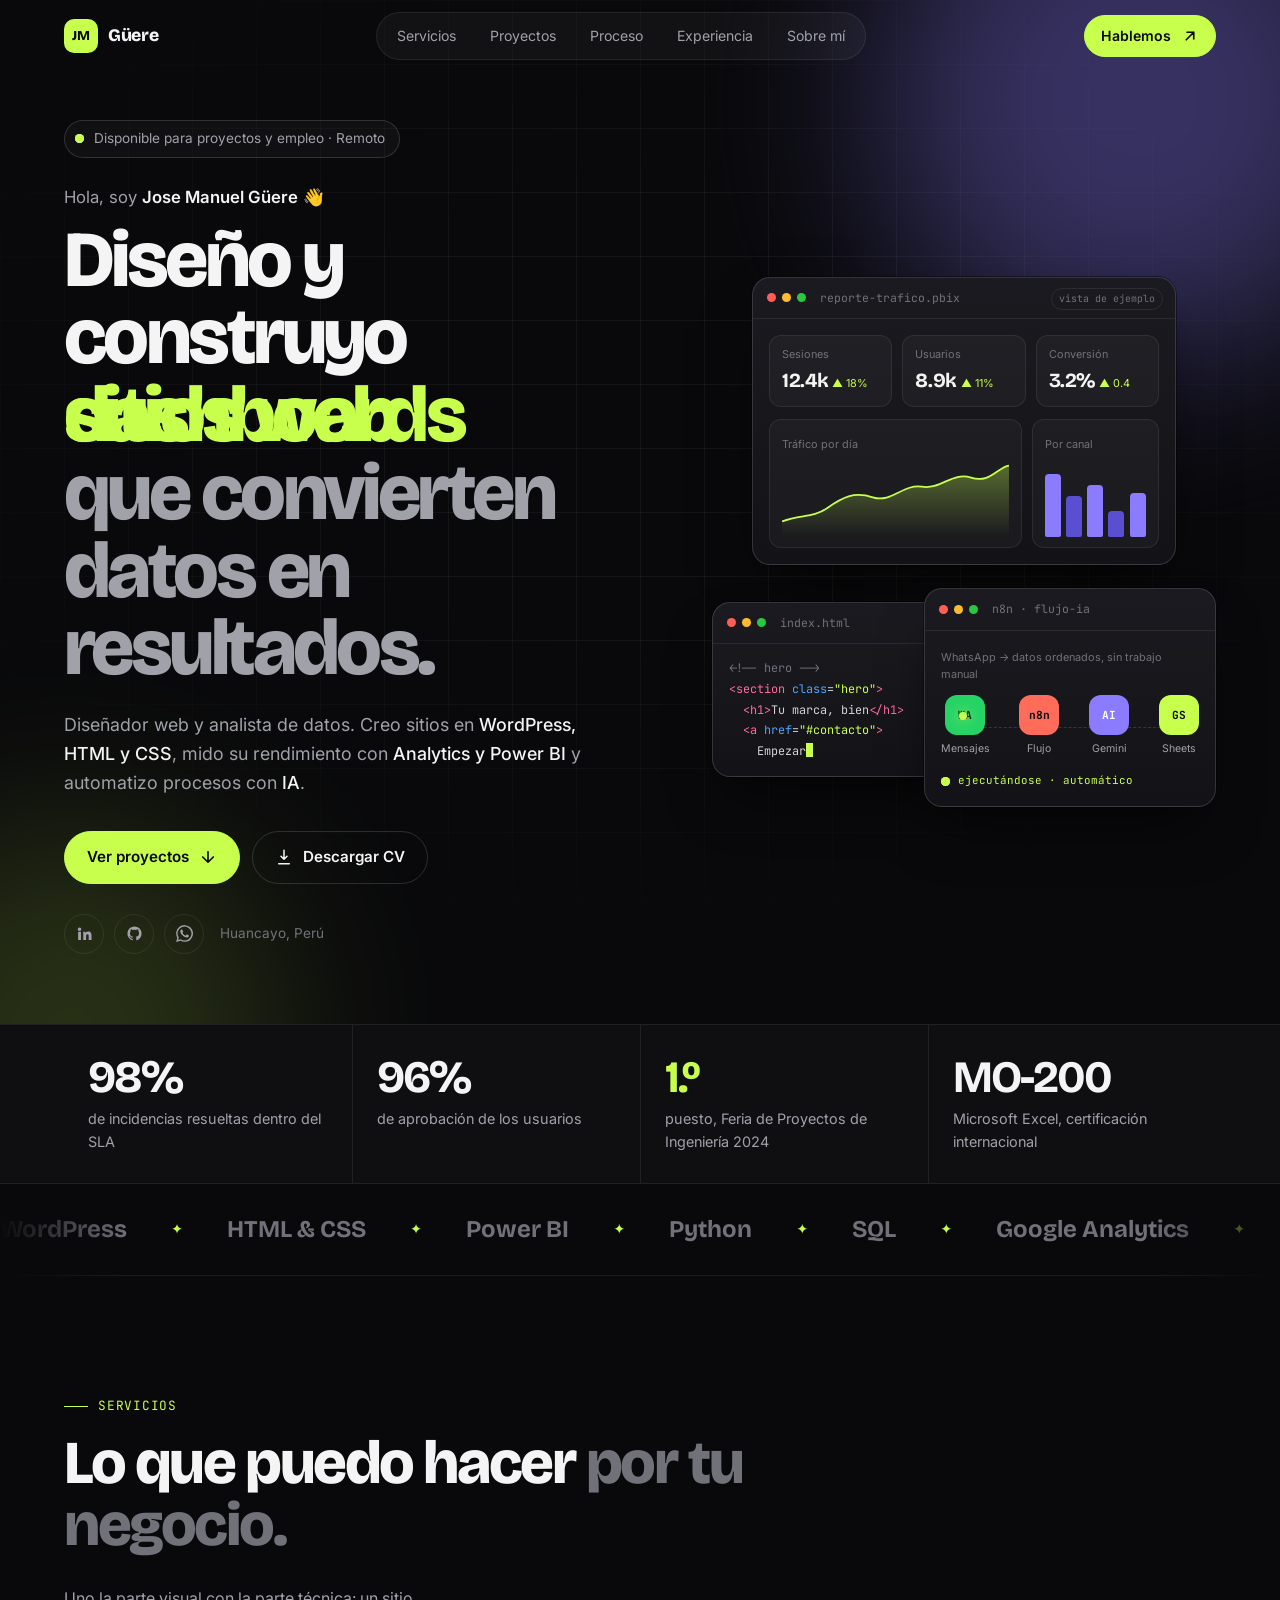
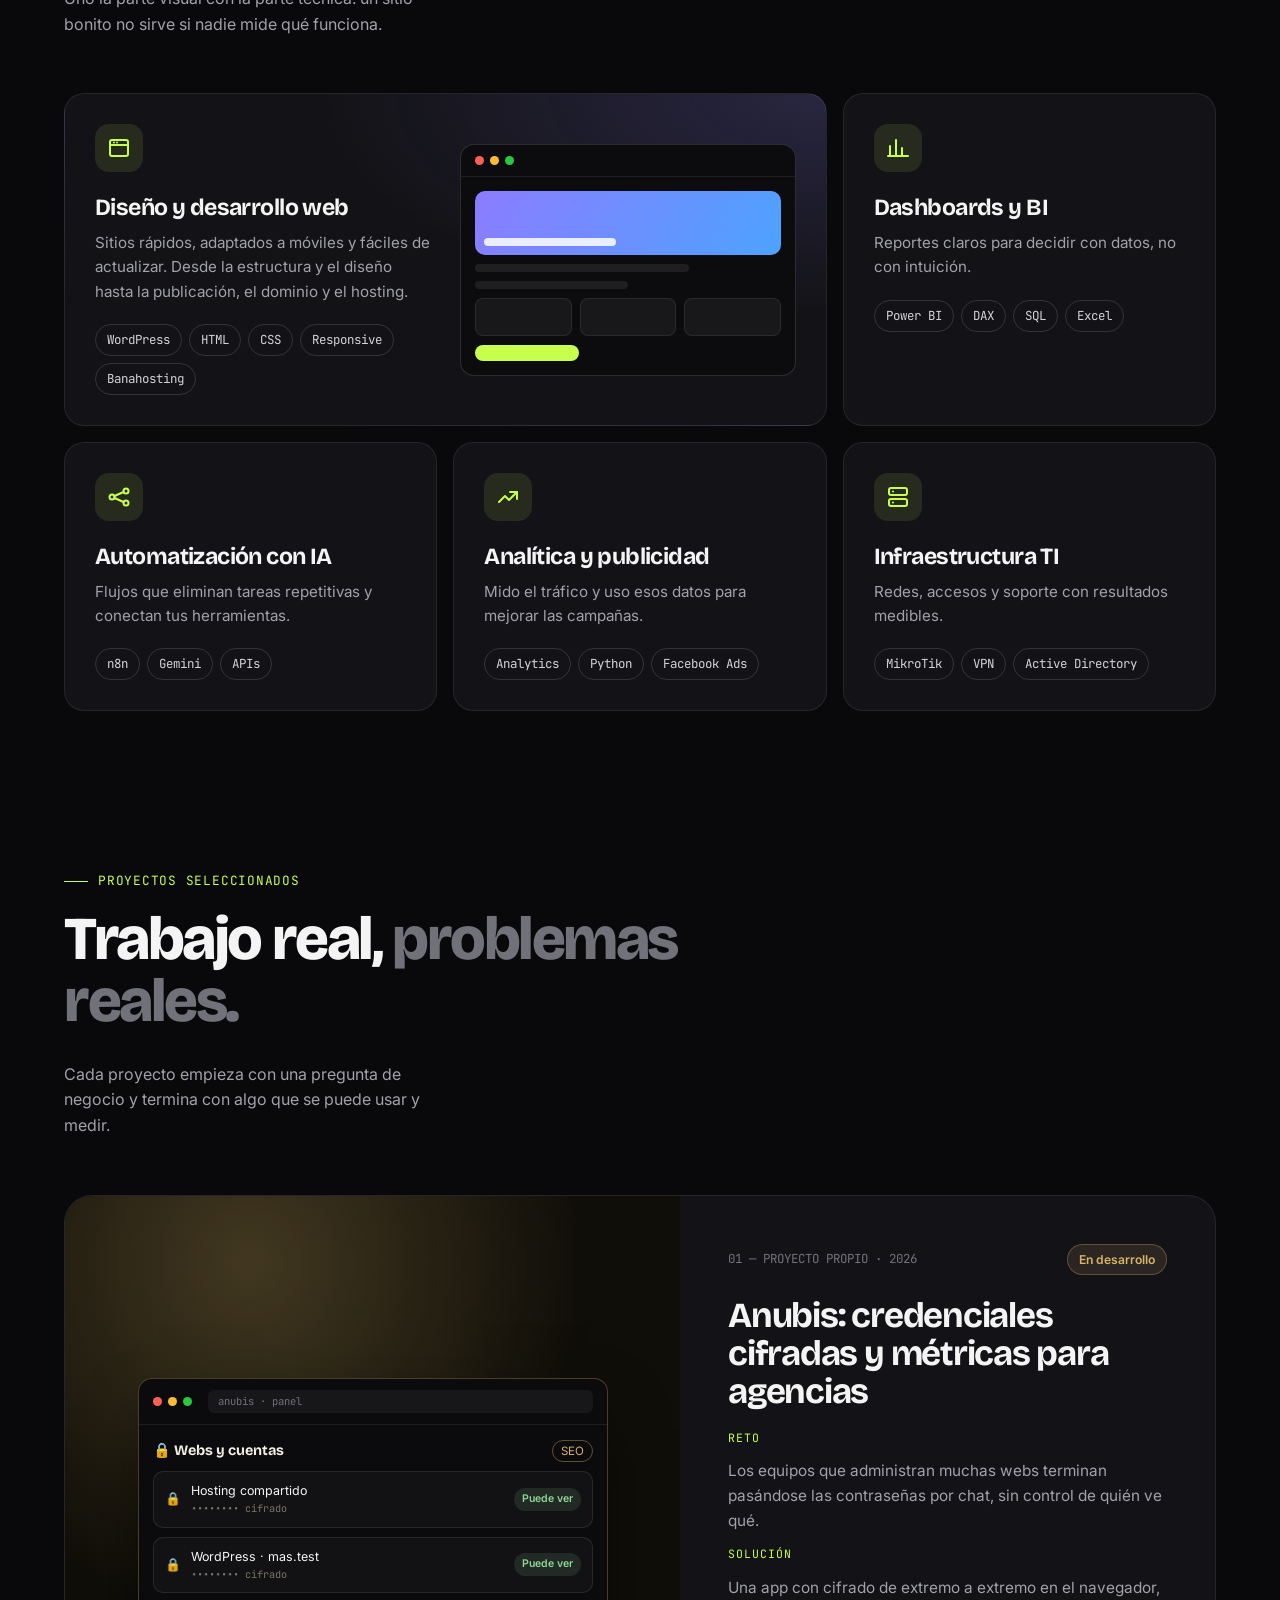
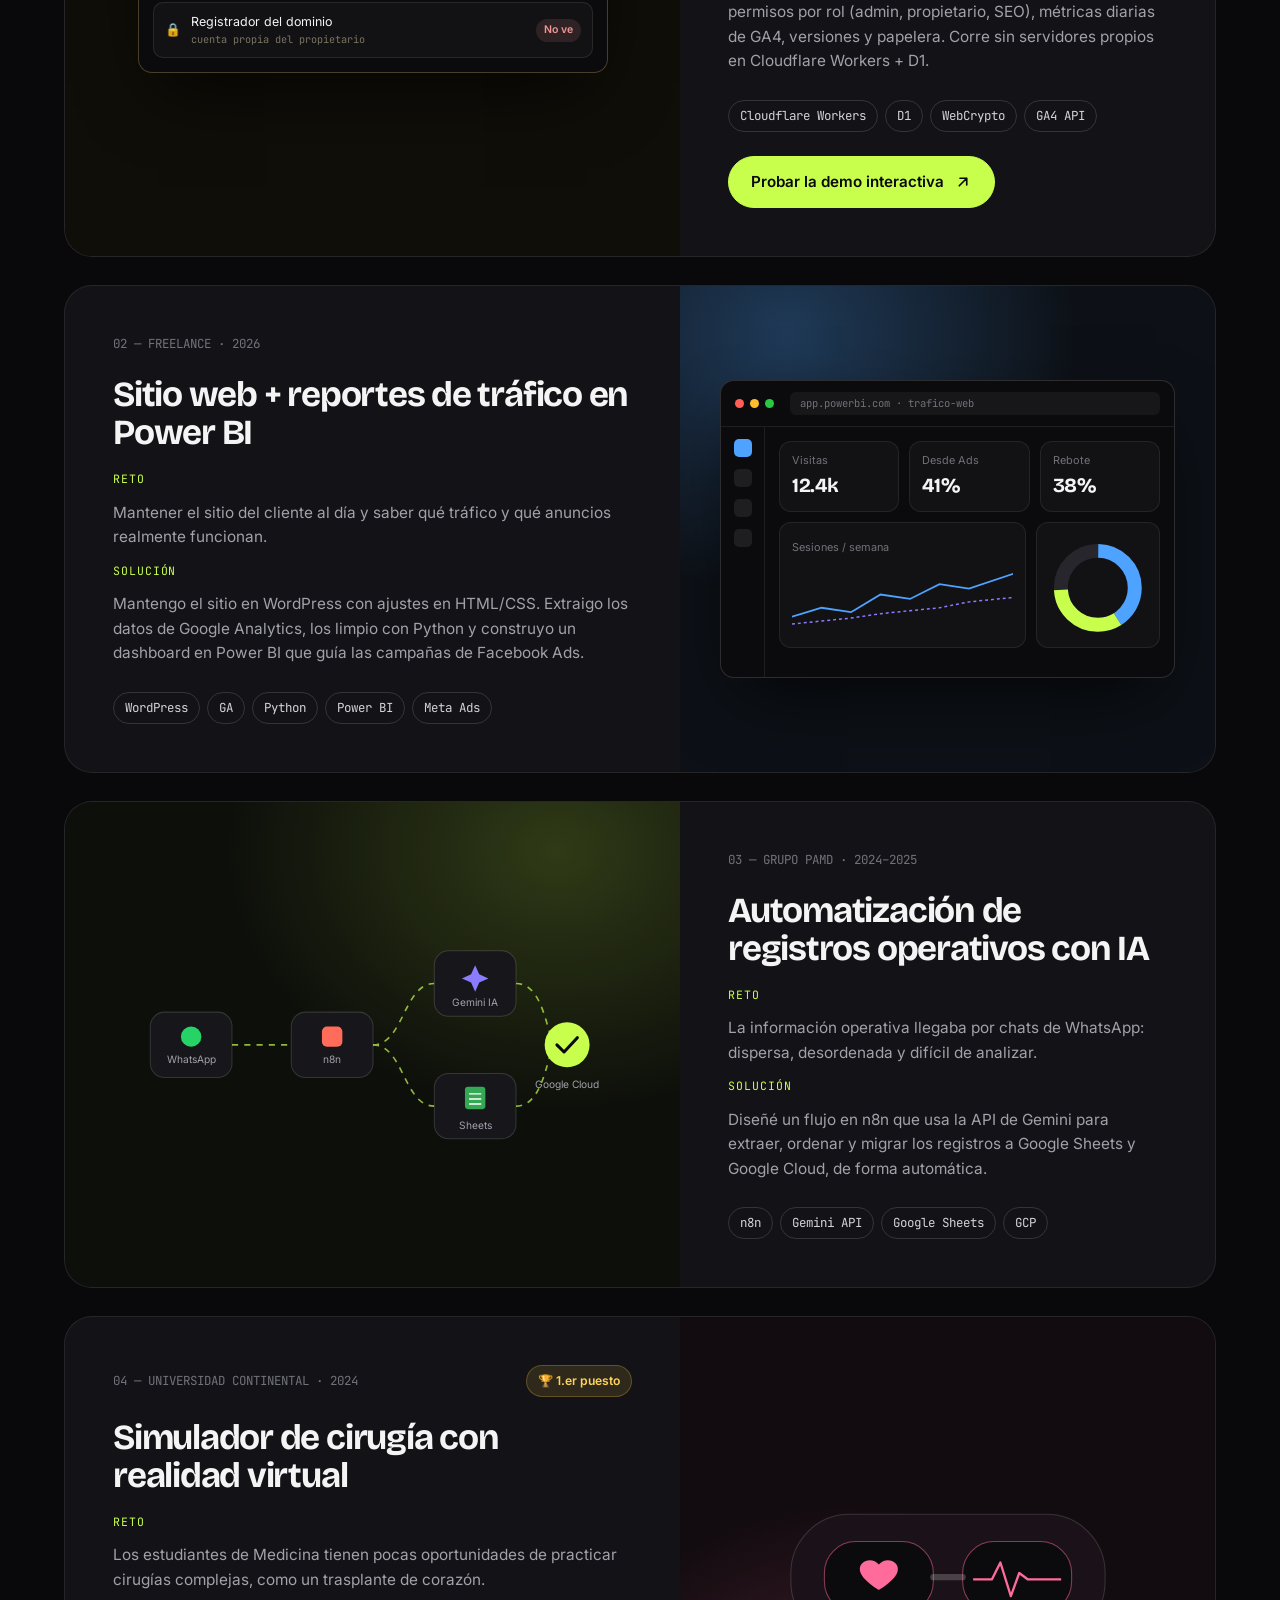
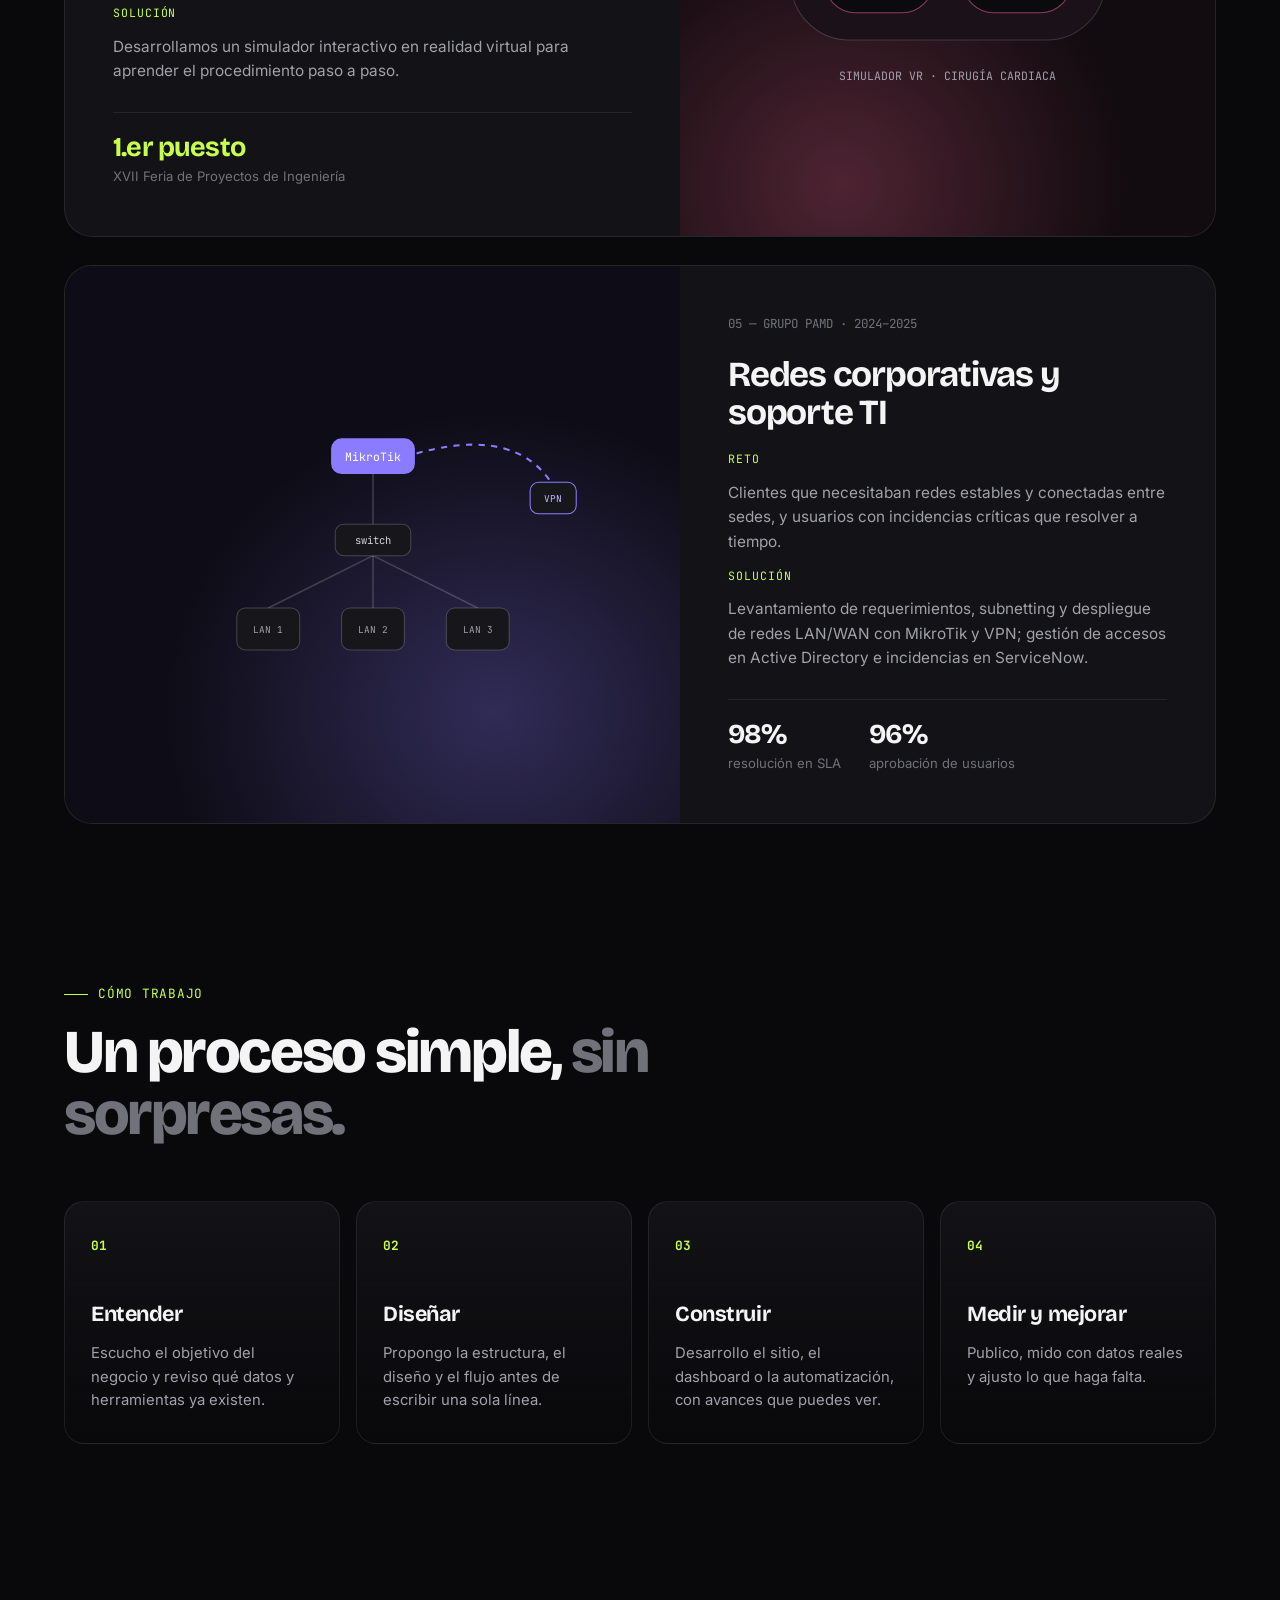
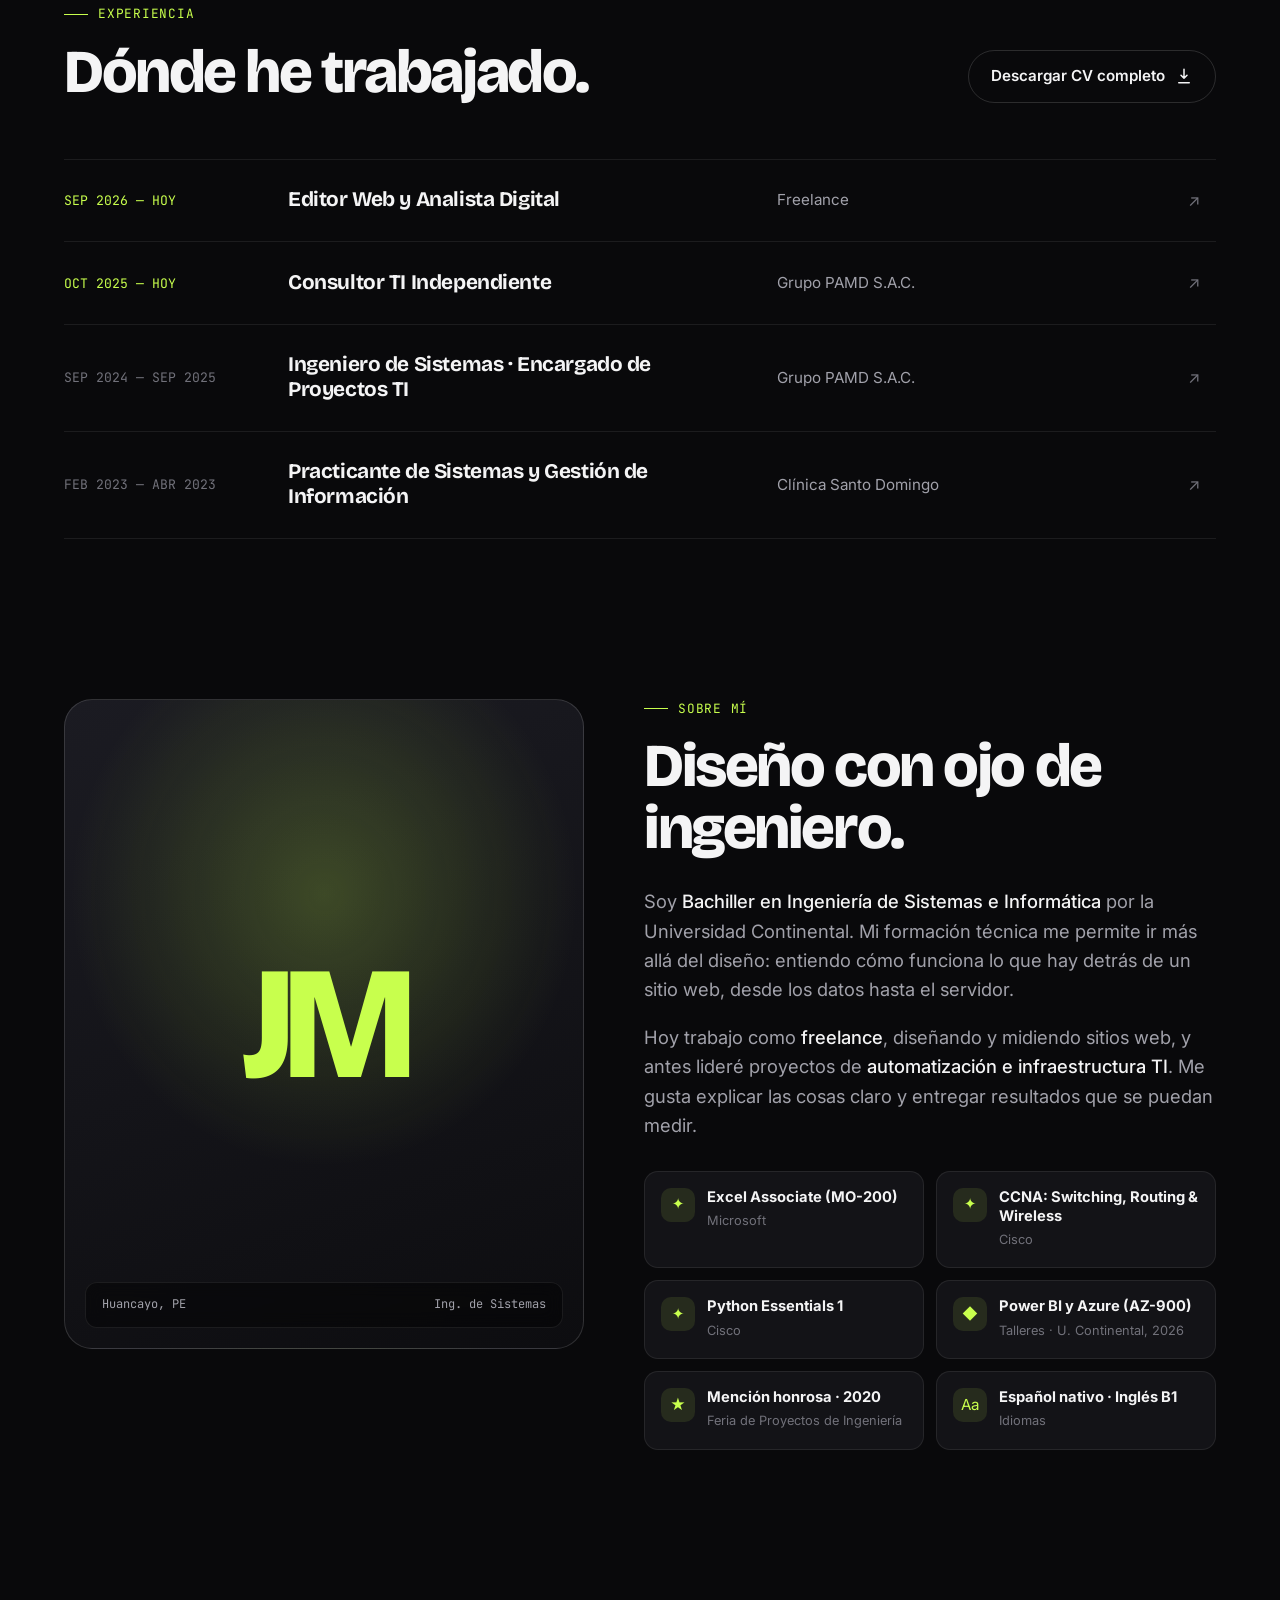
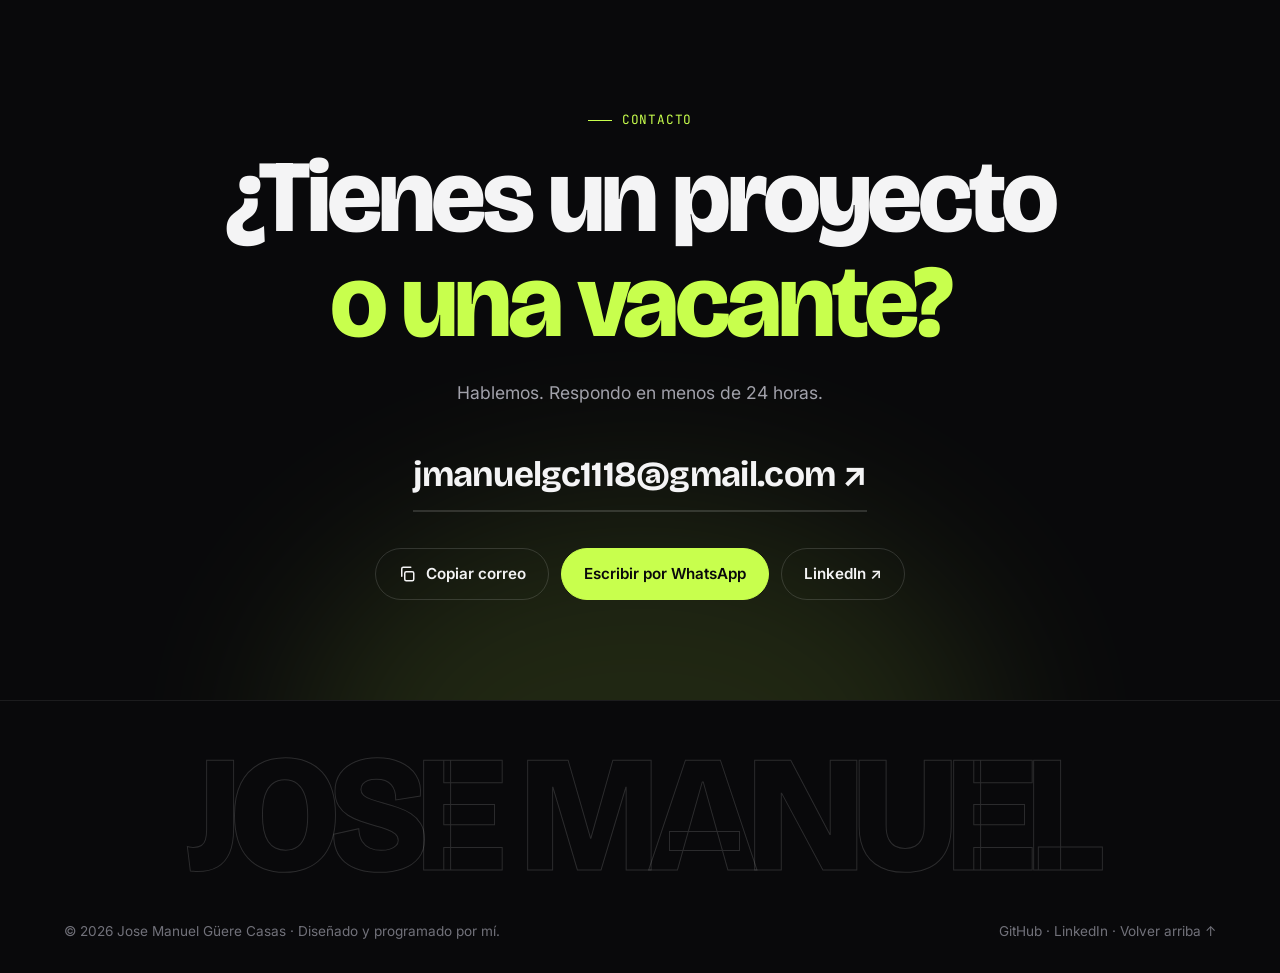
==== commit 58fd3b6d: "Proyecto Anubis: caso de estudio y demo interactiva sin contraseñas Co-Authored-By: Claude Opus 5.5 " ====
--- a/index.html
+++ b/index.html
@@ -179,6 +179,12 @@
 .case{display:grid;grid-template-columns:1.15fr 1fr;gap:0;background:var(--card);border:1px solid var(--line);border-radius:28px;overflow:hidden}
 .case:nth-child(even) .visual{order:2}
 .visual{position:relative;min-height:400px;display:grid;place-items:center;padding:40px;overflow:hidden}
+.v0{background:radial-gradient(90% 90% at 30% 10%,rgba(216,180,106,.25),transparent 60%),#100e08}
+.anx{display:grid;grid-template-columns:auto 1fr auto;gap:10px;align-items:center;background:rgba(255,255,255,.03);border:1px solid rgba(255,236,190,.1);border-radius:10px;padding:9px 11px;font-size:.78rem}
+.anx i{font-style:normal;font-size:.8rem}
+.anx small{display:block;color:#7a7562;font-family:var(--mono);font-size:.64rem}
+.anx em{font-style:normal;font-size:.66rem;font-weight:600;padding:3px 8px;border-radius:999px;white-space:nowrap}
+.anx .ok{background:rgba(143,214,148,.12);color:#8fd694}.anx .no{background:rgba(240,149,149,.12);color:#f09595}
 .v1{background:radial-gradient(90% 90% at 20% 10%,rgba(77,163,255,.28),transparent 60%),#0d1117}
 .v2{background:radial-gradient(90% 90% at 80% 10%,rgba(200,255,77,.18),transparent 60%),#0d0f0a}
 .v3{background:radial-gradient(90% 90% at 30% 90%,rgba(255,107,154,.25),transparent 60%),#120b0f}
@@ -459,6 +465,33 @@
     </div>
 
     <div class="cases">
+      <!-- 0: Anubis -->
+      <article class="case rv">
+        <div class="visual v0">
+          <div class="browser" style="border-color:rgba(216,180,106,.3)">
+            <div class="bar"><i></i><i></i><i></i><span class="url">anubis · panel</span></div>
+            <div style="padding:14px;display:grid;gap:9px">
+              <div style="display:flex;justify-content:space-between;align-items:center;font-size:.72rem;color:#aaa48f"><b style="color:#f3efe4;font-family:var(--display);font-size:.9rem">🔒 Webs y cuentas</b><span style="border:1px solid rgba(216,180,106,.4);color:#d8b46a;border-radius:999px;padding:1px 8px">SEO</span></div>
+              <div class="anx"><i>🔒</i><span>Hosting compartido<small>•••••••• cifrado</small></span><em class="ok">Puede ver</em></div>
+              <div class="anx"><i>🔒</i><span>WordPress · mas.test<small>•••••••• cifrado</small></span><em class="ok">Puede ver</em></div>
+              <div class="anx"><i>🔒</i><span>Registrador del dominio<small>cuenta propia del propietario</small></span><em class="no">No ve</em></div>
+            </div>
+          </div>
+        </div>
+        <div class="info">
+          <div class="meta"><span>01 — PROYECTO PROPIO · 2026</span><span class="award" style="background:rgba(216,180,106,.12);color:#d8b46a;border-color:rgba(216,180,106,.3)">En desarrollo</span></div>
+          <h3>Anubis: credenciales cifradas y métricas para agencias</h3>
+          <dl>
+            <dt>Reto</dt><dd>Los equipos que administran muchas webs terminan pasándose las contraseñas por chat, sin control de quién ve qué.</dd>
+            <dt>Solución</dt><dd>Una app con cifrado de extremo a extremo en el navegador, permisos por rol (admin, propietario, SEO), métricas diarias de GA4, versiones y papelera. Corre sin servidores propios en Cloudflare Workers + D1.</dd>
+          </dl>
+          <div class="chips"><span class="chip">Cloudflare Workers</span><span class="chip">D1</span><span class="chip">WebCrypto</span><span class="chip">GA4 API</span></div>
+          <a href="anubis.html" class="btn lime" style="margin-top:24px;align-self:flex-start">Probar la demo interactiva
+            <svg viewBox="0 0 24 24" fill="none" stroke="currentColor" stroke-width="2.2" stroke-linecap="round" stroke-linejoin="round"><path d="M7 17 17 7M8 7h9v9"/></svg>
+          </a>
+        </div>
+      </article>
+
       <!-- 1 -->
       <article class="case rv">
         <div class="visual v1">
@@ -483,7 +516,7 @@
           </div>
         </div>
         <div class="info">
-          <div class="meta"><span>01 — FREELANCE · 2026</span></div>
+          <div class="meta"><span>02 — FREELANCE · 2026</span></div>
           <h3>Sitio web + reportes de tráfico en Power BI</h3>
           <dl>
             <dt>Reto</dt><dd>Mantener el sitio del cliente al día y saber qué tráfico y qué anuncios realmente funcionan.</dd>
@@ -517,7 +550,7 @@
           </div>
         </div>
         <div class="info">
-          <div class="meta"><span>02 — GRUPO PAMD · 2024–2025</span></div>
+          <div class="meta"><span>03 — GRUPO PAMD · 2024–2025</span></div>
           <h3>Automatización de registros operativos con IA</h3>
           <dl>
             <dt>Reto</dt><dd>La información operativa llegaba por chats de WhatsApp: dispersa, desordenada y difícil de analizar.</dd>
@@ -541,7 +574,7 @@
           </svg>
         </div>
         <div class="info">
-          <div class="meta"><span>03 — UNIVERSIDAD CONTINENTAL · 2024</span><span class="award">🏆 1.er puesto</span></div>
+          <div class="meta"><span>04 — UNIVERSIDAD CONTINENTAL · 2024</span><span class="award">🏆 1.er puesto</span></div>
           <h3>Simulador de cirugía con realidad virtual</h3>
           <dl>
             <dt>Reto</dt><dd>Los estudiantes de Medicina tienen pocas oportunidades de practicar cirugías complejas, como un trasplante de corazón.</dd>
@@ -569,7 +602,7 @@
           </svg>
         </div>
         <div class="info">
-          <div class="meta"><span>04 — GRUPO PAMD · 2024–2025</span></div>
+          <div class="meta"><span>05 — GRUPO PAMD · 2024–2025</span></div>
           <h3>Redes corporativas y soporte TI</h3>
           <dl>
             <dt>Reto</dt><dd>Clientes que necesitaban redes estables y conectadas entre sedes, y usuarios con incidencias críticas que resolver a tiempo.</dd>
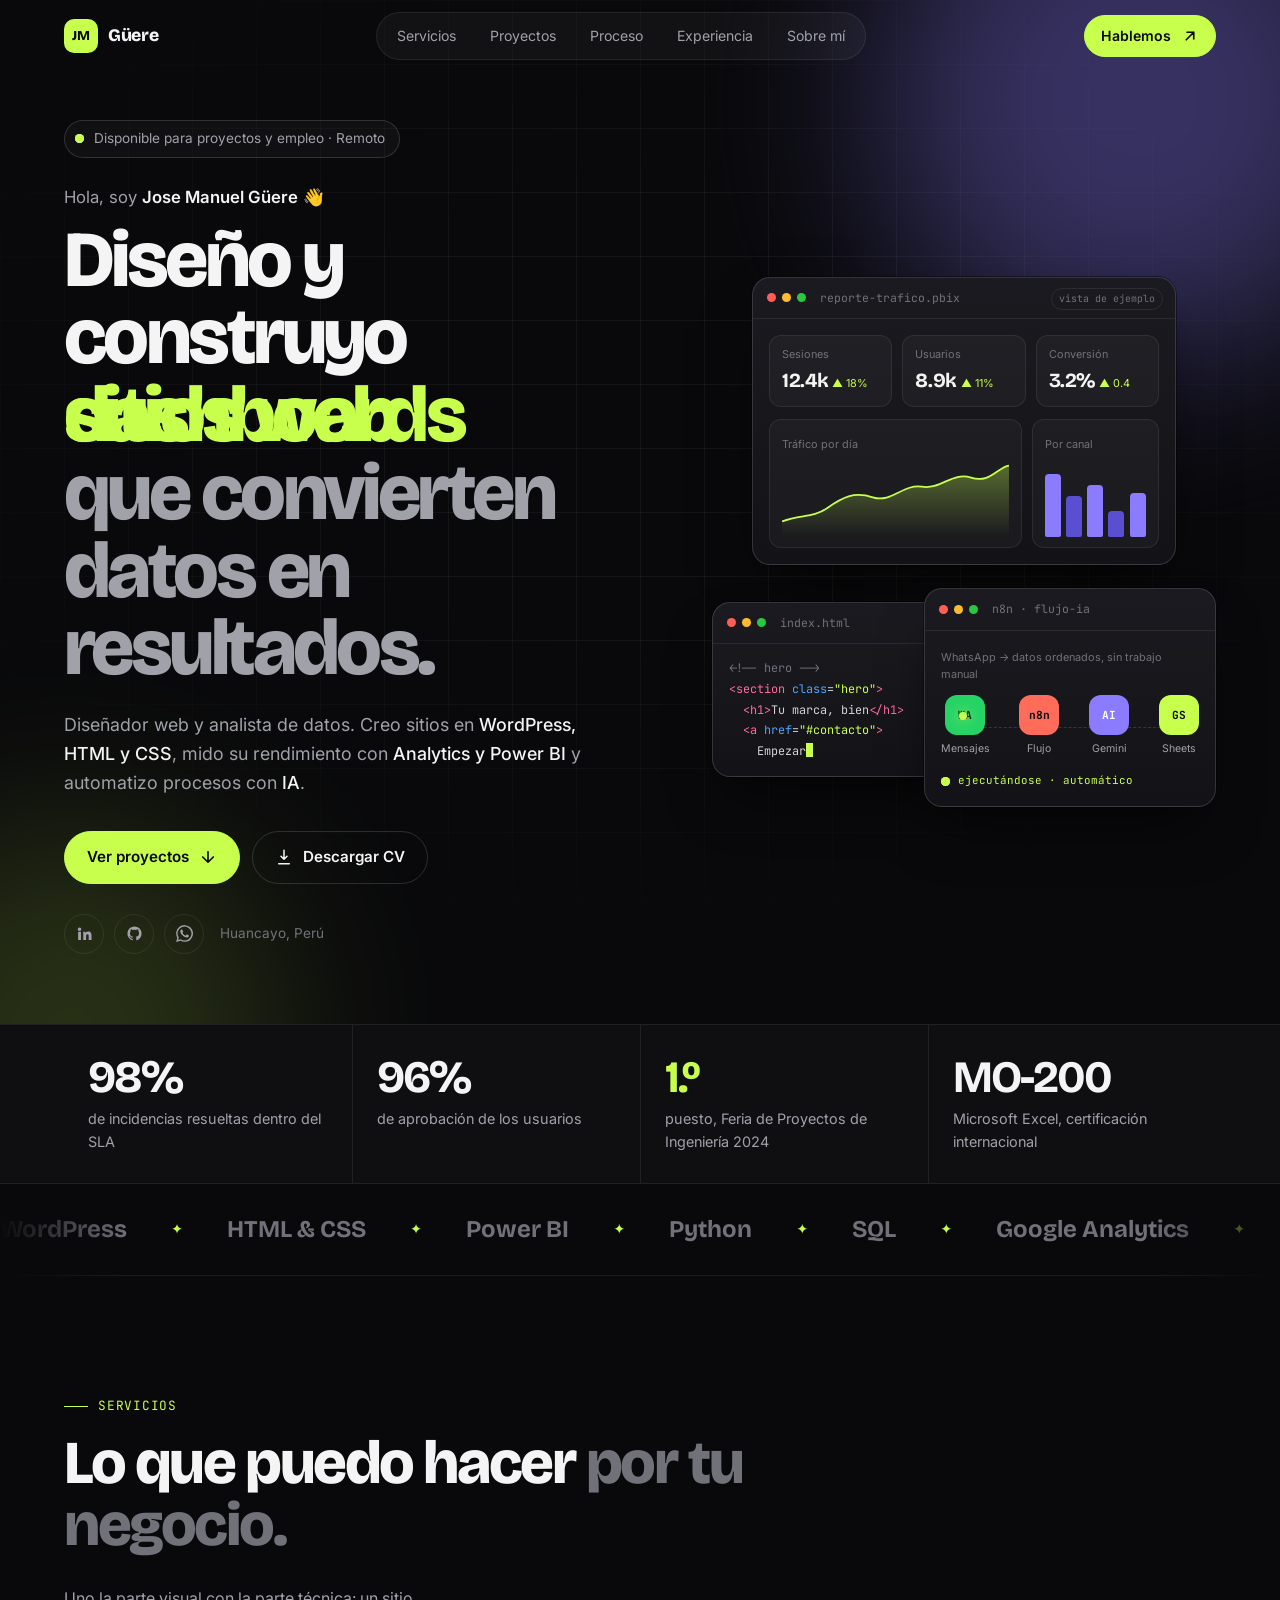
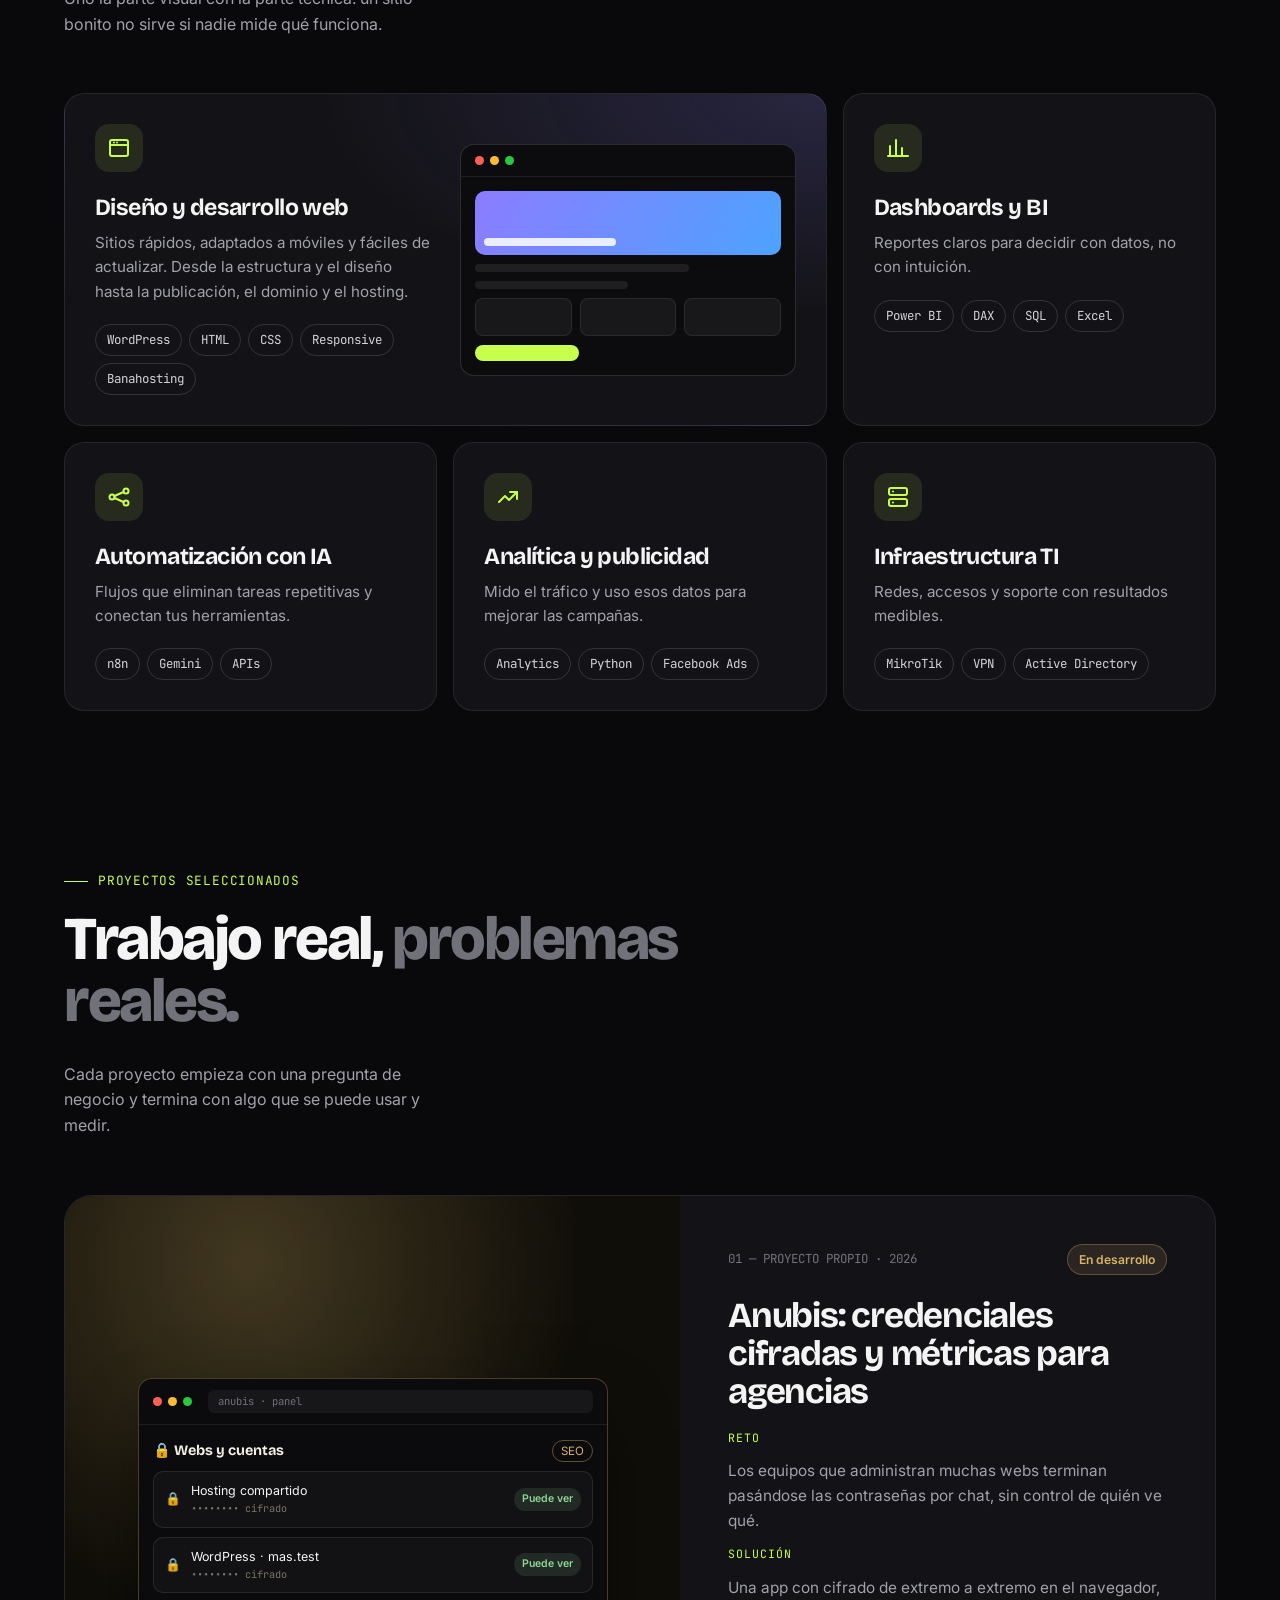
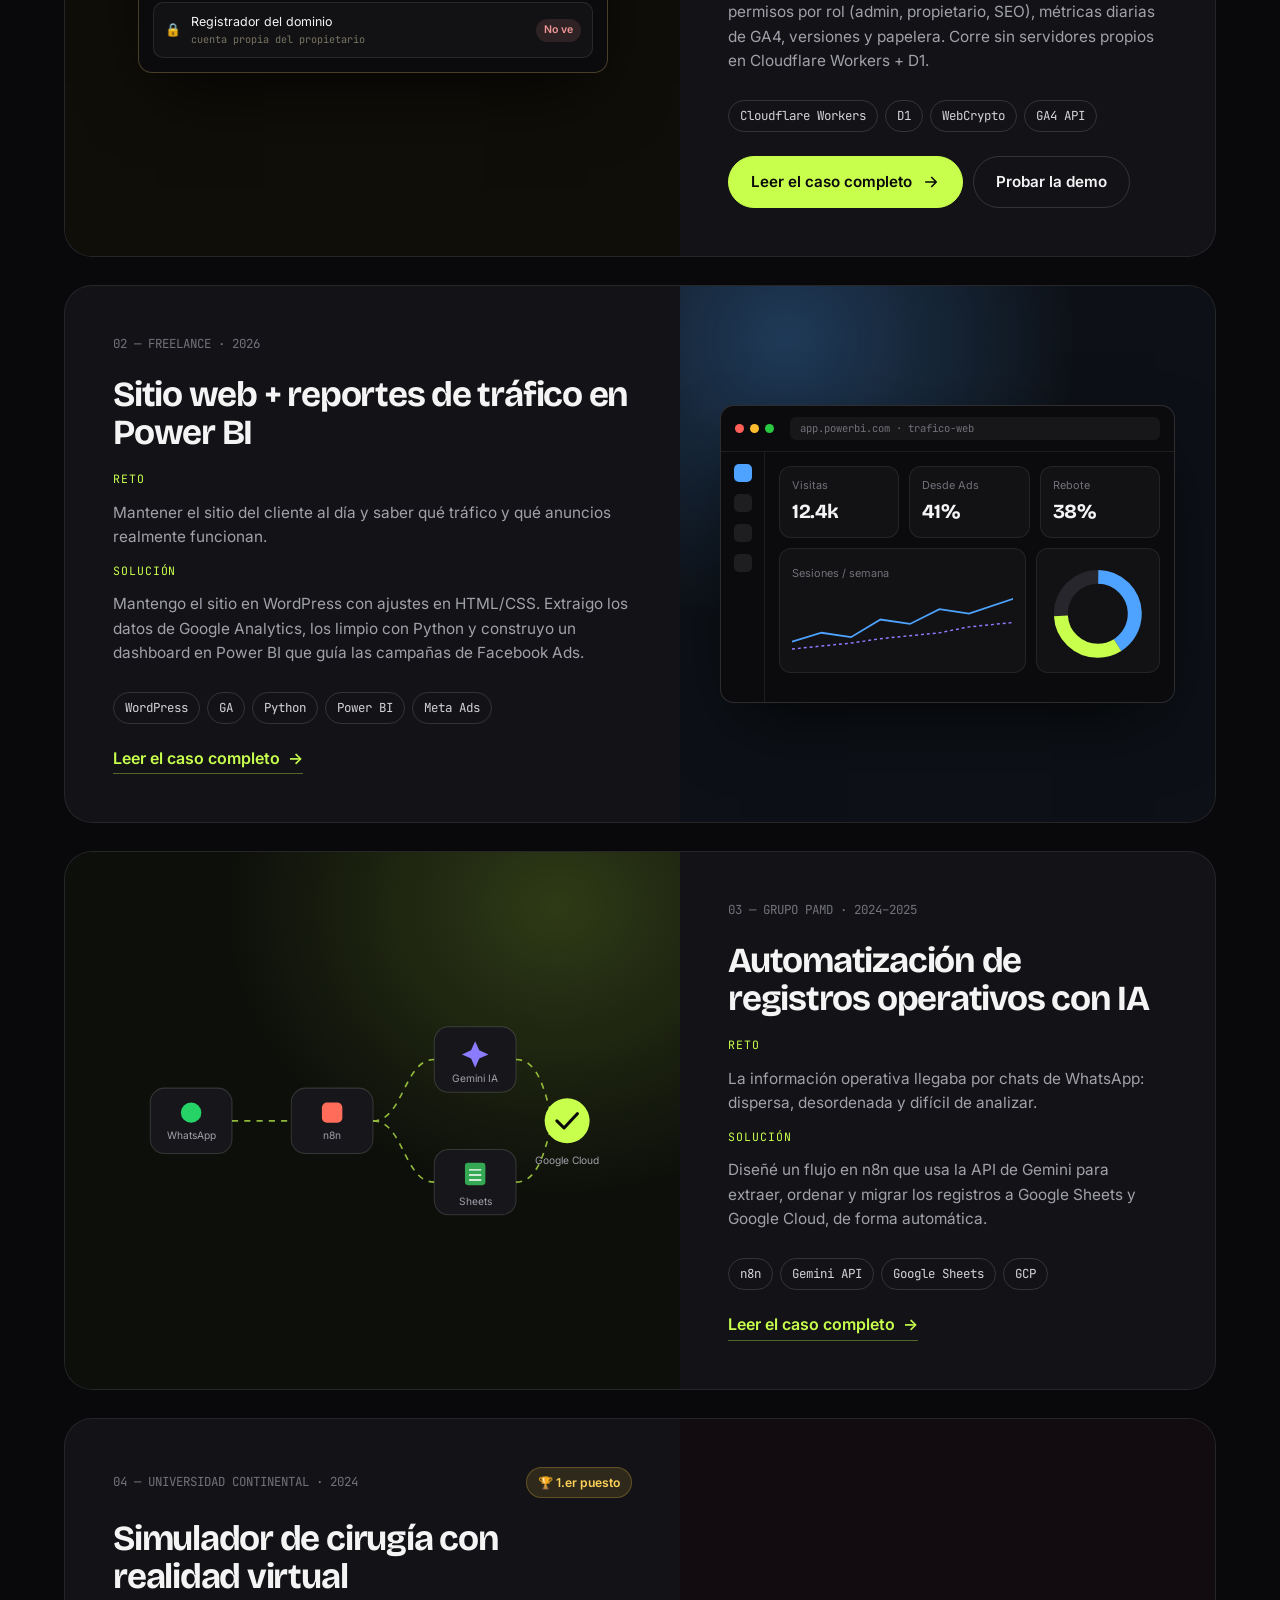
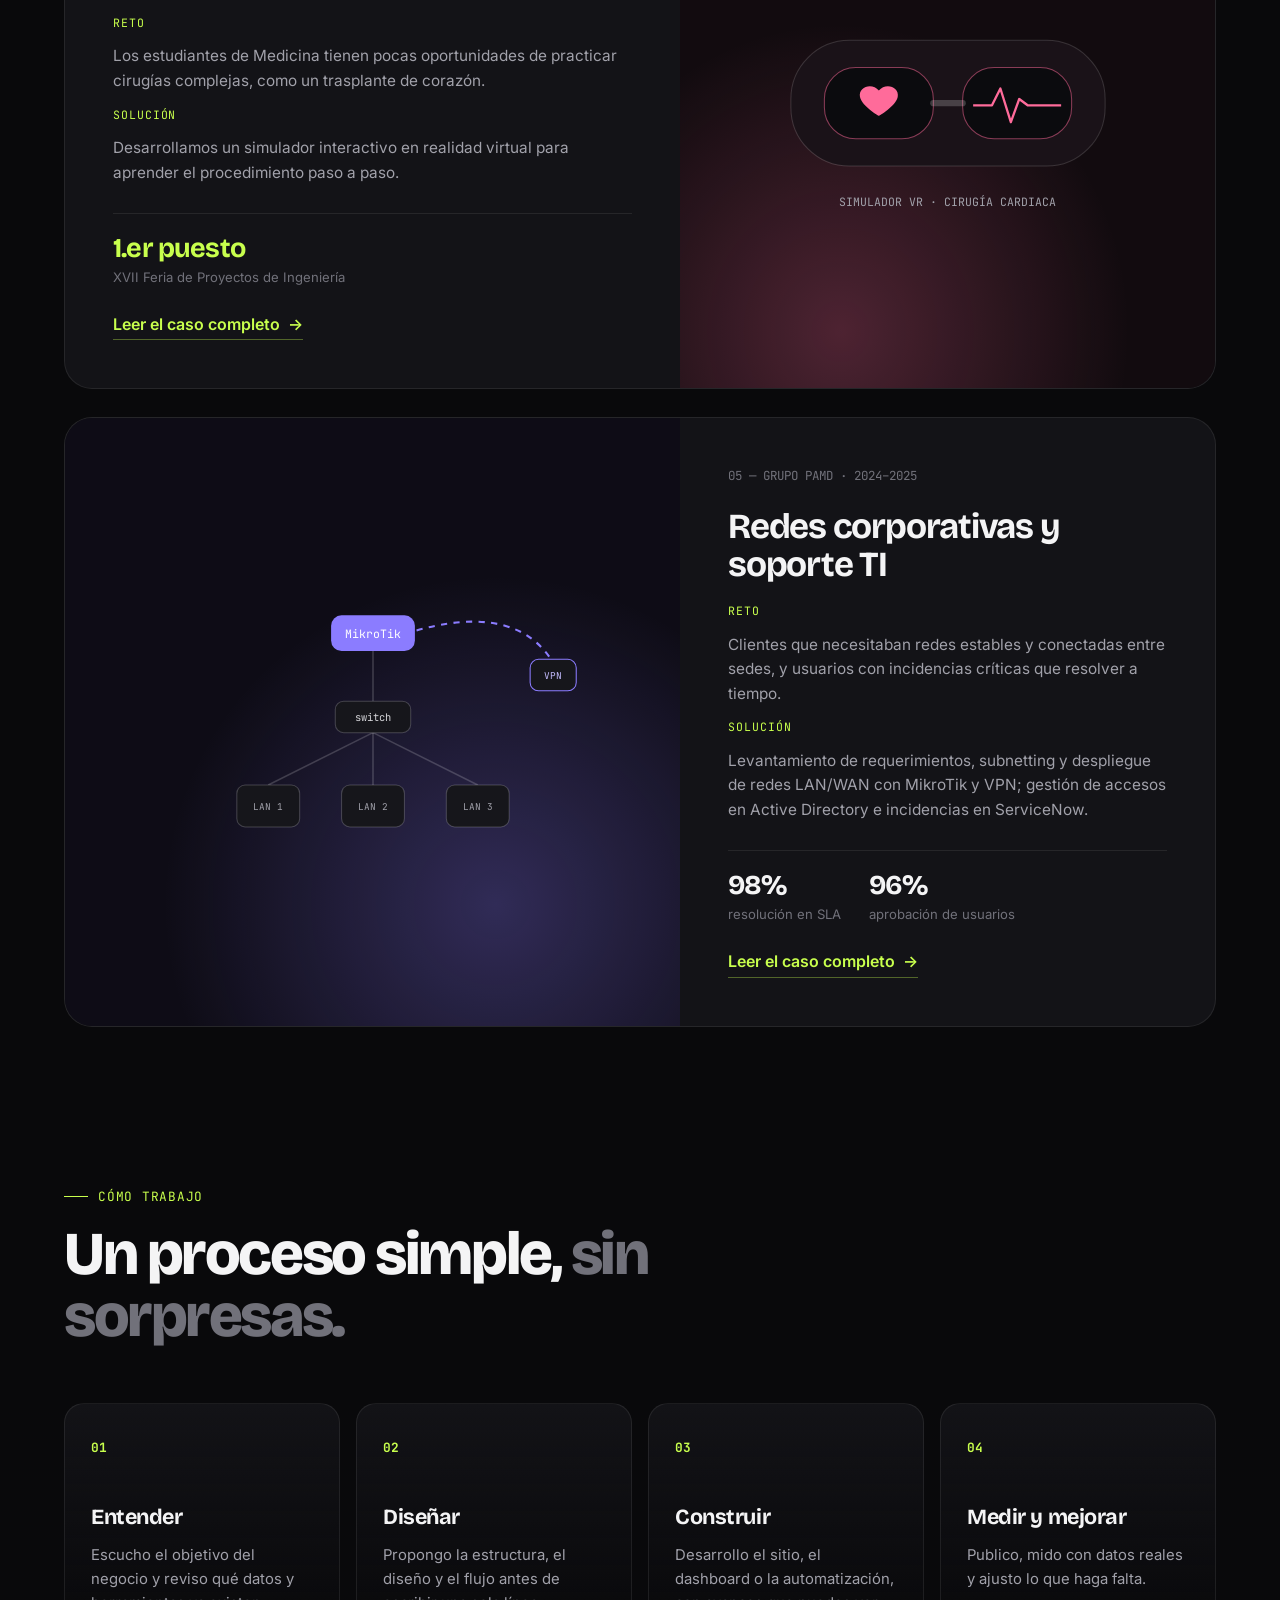
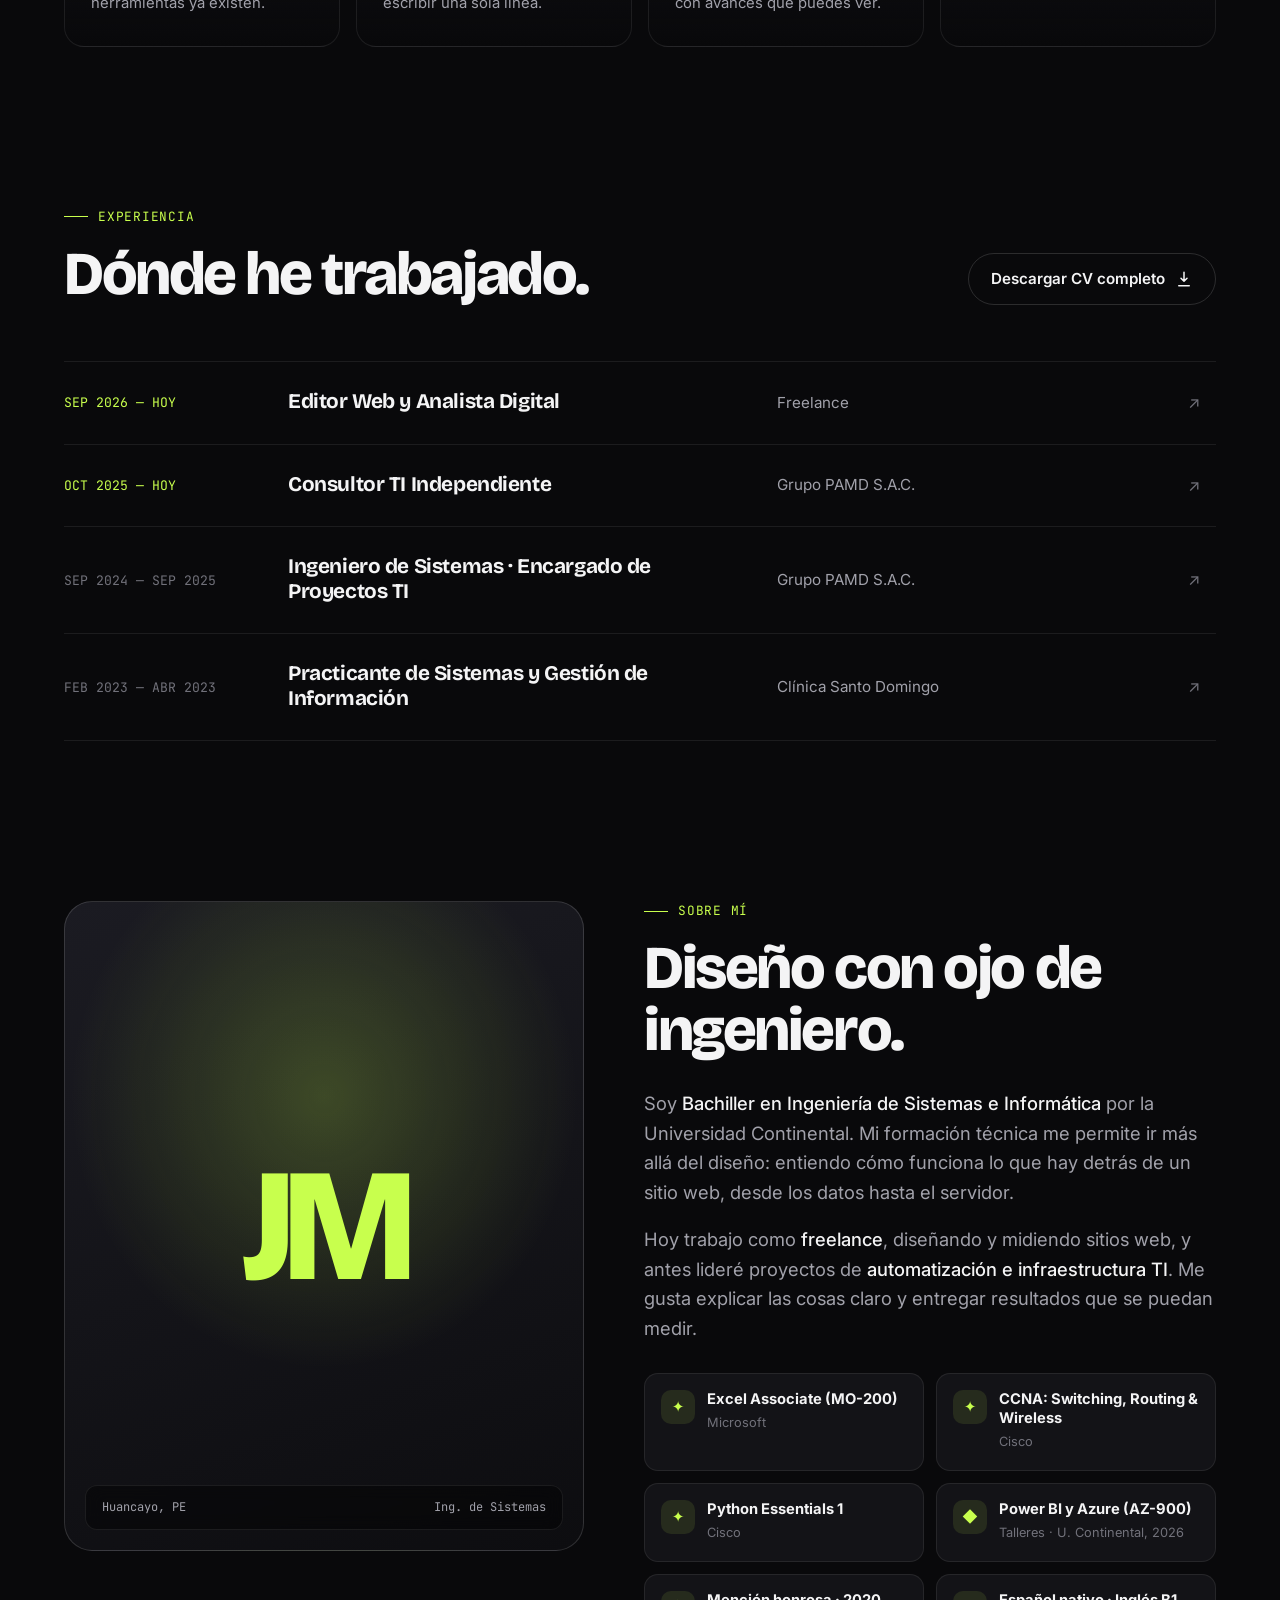
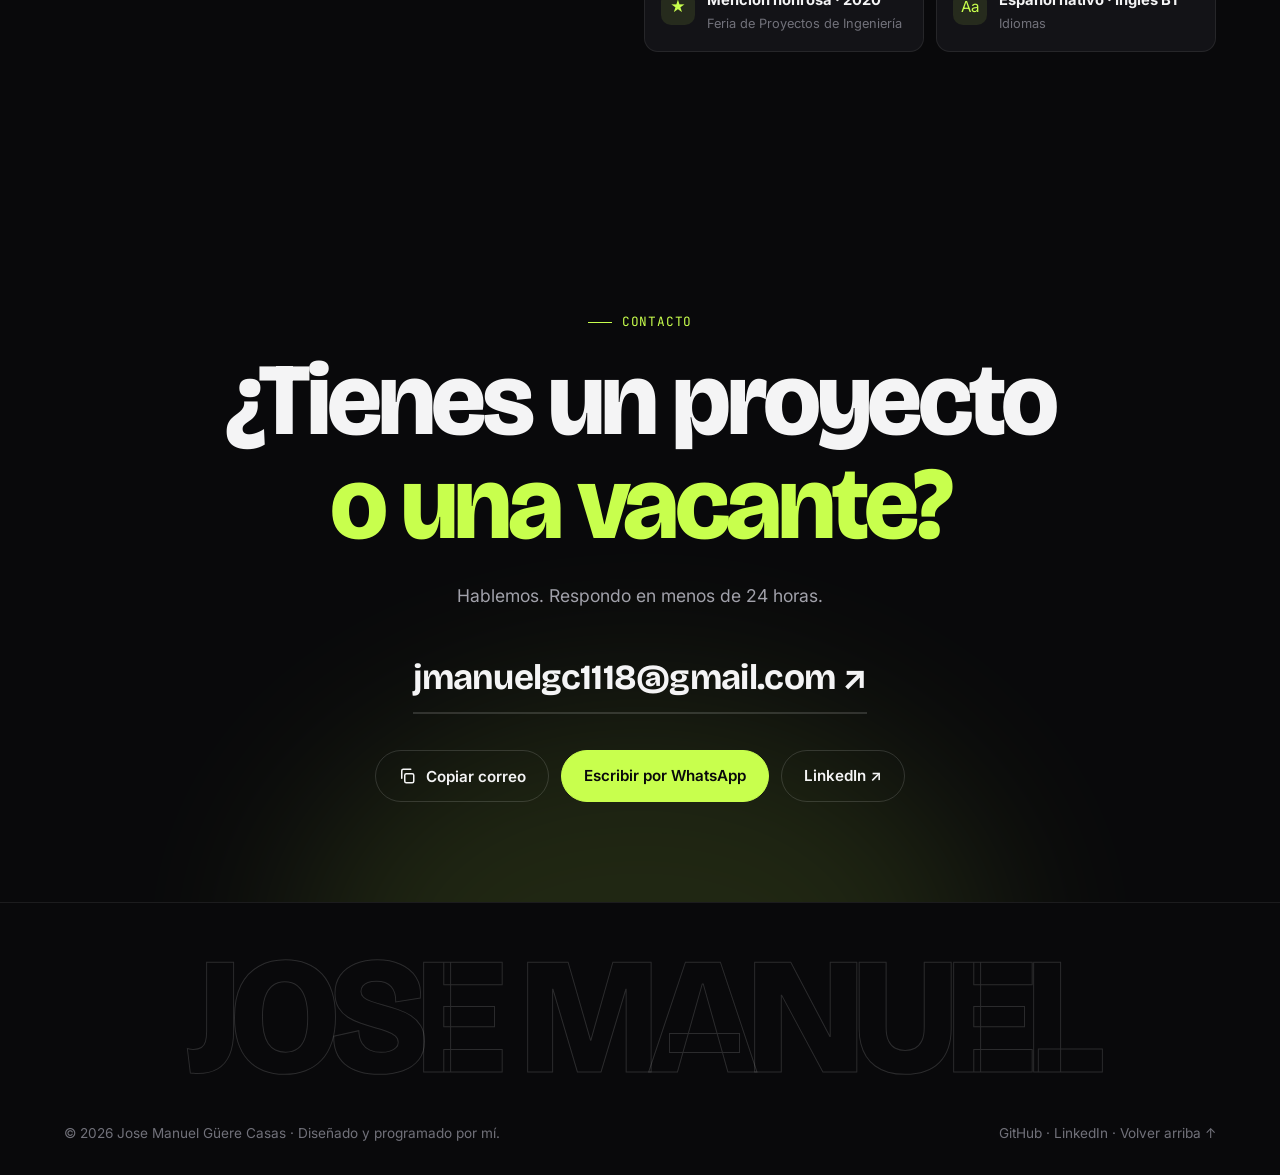
==== commit 9b603d48: "Proyectos como artículos: caso de estudio de Anubis y de los otros 4 proyectos - proyectos/anubis.ht" ====
--- a/index.html
+++ b/index.html
@@ -196,6 +196,9 @@
 .info dl{display:grid;gap:12px;margin-bottom:6px}
 .info dt{font-family:var(--mono);font-size:.72rem;color:var(--lime);text-transform:uppercase;letter-spacing:.08em}
 .info dd{color:var(--muted);font-size:.96rem}
+.leer{display:inline-flex;align-items:center;gap:8px;margin-top:22px;align-self:flex-start;color:var(--lime);font-weight:600;text-decoration:none;border-bottom:1px solid rgba(200,255,77,.35);padding-bottom:2px;transition:gap .2s}
+.leer:hover{gap:14px}
+.botones-caso{display:flex;gap:10px;flex-wrap:wrap;margin-top:24px}
 .result{margin-top:22px;padding-top:20px;border-top:1px solid var(--line);display:flex;gap:28px;flex-wrap:wrap}
 .result div b{display:block;font-family:var(--display);font-size:1.7rem;letter-spacing:-.03em;line-height:1.1}
 .result div > span{font-size:.82rem;color:var(--dim)}
@@ -486,9 +489,12 @@
             <dt>Solución</dt><dd>Una app con cifrado de extremo a extremo en el navegador, permisos por rol (admin, propietario, SEO), métricas diarias de GA4, versiones y papelera. Corre sin servidores propios en Cloudflare Workers + D1.</dd>
           </dl>
           <div class="chips"><span class="chip">Cloudflare Workers</span><span class="chip">D1</span><span class="chip">WebCrypto</span><span class="chip">GA4 API</span></div>
-          <a href="anubis.html" class="btn lime" style="margin-top:24px;align-self:flex-start">Probar la demo interactiva
-            <svg viewBox="0 0 24 24" fill="none" stroke="currentColor" stroke-width="2.2" stroke-linecap="round" stroke-linejoin="round"><path d="M7 17 17 7M8 7h9v9"/></svg>
-          </a>
+          <div class="botones-caso">
+            <a href="proyectos/anubis.html" class="btn lime">Leer el caso completo
+              <svg viewBox="0 0 24 24" fill="none" stroke="currentColor" stroke-width="2.2" stroke-linecap="round" stroke-linejoin="round"><path d="M5 12h14M13 6l6 6-6 6"/></svg>
+            </a>
+            <a href="anubis.html" class="btn">Probar la demo</a>
+          </div>
         </div>
       </article>
 
@@ -523,6 +529,7 @@
             <dt>Solución</dt><dd>Mantengo el sitio en WordPress con ajustes en HTML/CSS. Extraigo los datos de Google Analytics, los limpio con Python y construyo un dashboard en Power BI que guía las campañas de Facebook Ads.</dd>
           </dl>
           <div class="chips"><span class="chip">WordPress</span><span class="chip">GA</span><span class="chip">Python</span><span class="chip">Power BI</span><span class="chip">Meta Ads</span></div>
+          <a href="proyectos/reportes-trafico.html" class="leer">Leer el caso completo <span aria-hidden="true">→</span></a>
         </div>
       </article>
 
@@ -557,6 +564,7 @@
             <dt>Solución</dt><dd>Diseñé un flujo en n8n que usa la API de Gemini para extraer, ordenar y migrar los registros a Google Sheets y Google Cloud, de forma automática.</dd>
           </dl>
           <div class="chips"><span class="chip">n8n</span><span class="chip">Gemini API</span><span class="chip">Google Sheets</span><span class="chip">GCP</span></div>
+          <a href="proyectos/automatizacion-ia.html" class="leer">Leer el caso completo <span aria-hidden="true">→</span></a>
         </div>
       </article>
 
@@ -581,6 +589,7 @@
             <dt>Solución</dt><dd>Desarrollamos un simulador interactivo en realidad virtual para aprender el procedimiento paso a paso.</dd>
           </dl>
           <div class="result"><div><b class="lime">1.er puesto</b><span>XVII Feria de Proyectos de Ingeniería</span></div></div>
+          <a href="proyectos/simulador-vr.html" class="leer">Leer el caso completo <span aria-hidden="true">→</span></a>
         </div>
       </article>
 
@@ -612,6 +621,7 @@
             <div><b><span data-count="98">0</span>%</b><span>resolución en SLA</span></div>
             <div><b><span data-count="96">0</span>%</b><span>aprobación de usuarios</span></div>
           </div>
+          <a href="proyectos/redes-corporativas.html" class="leer">Leer el caso completo <span aria-hidden="true">→</span></a>
         </div>
       </article>
     </div>
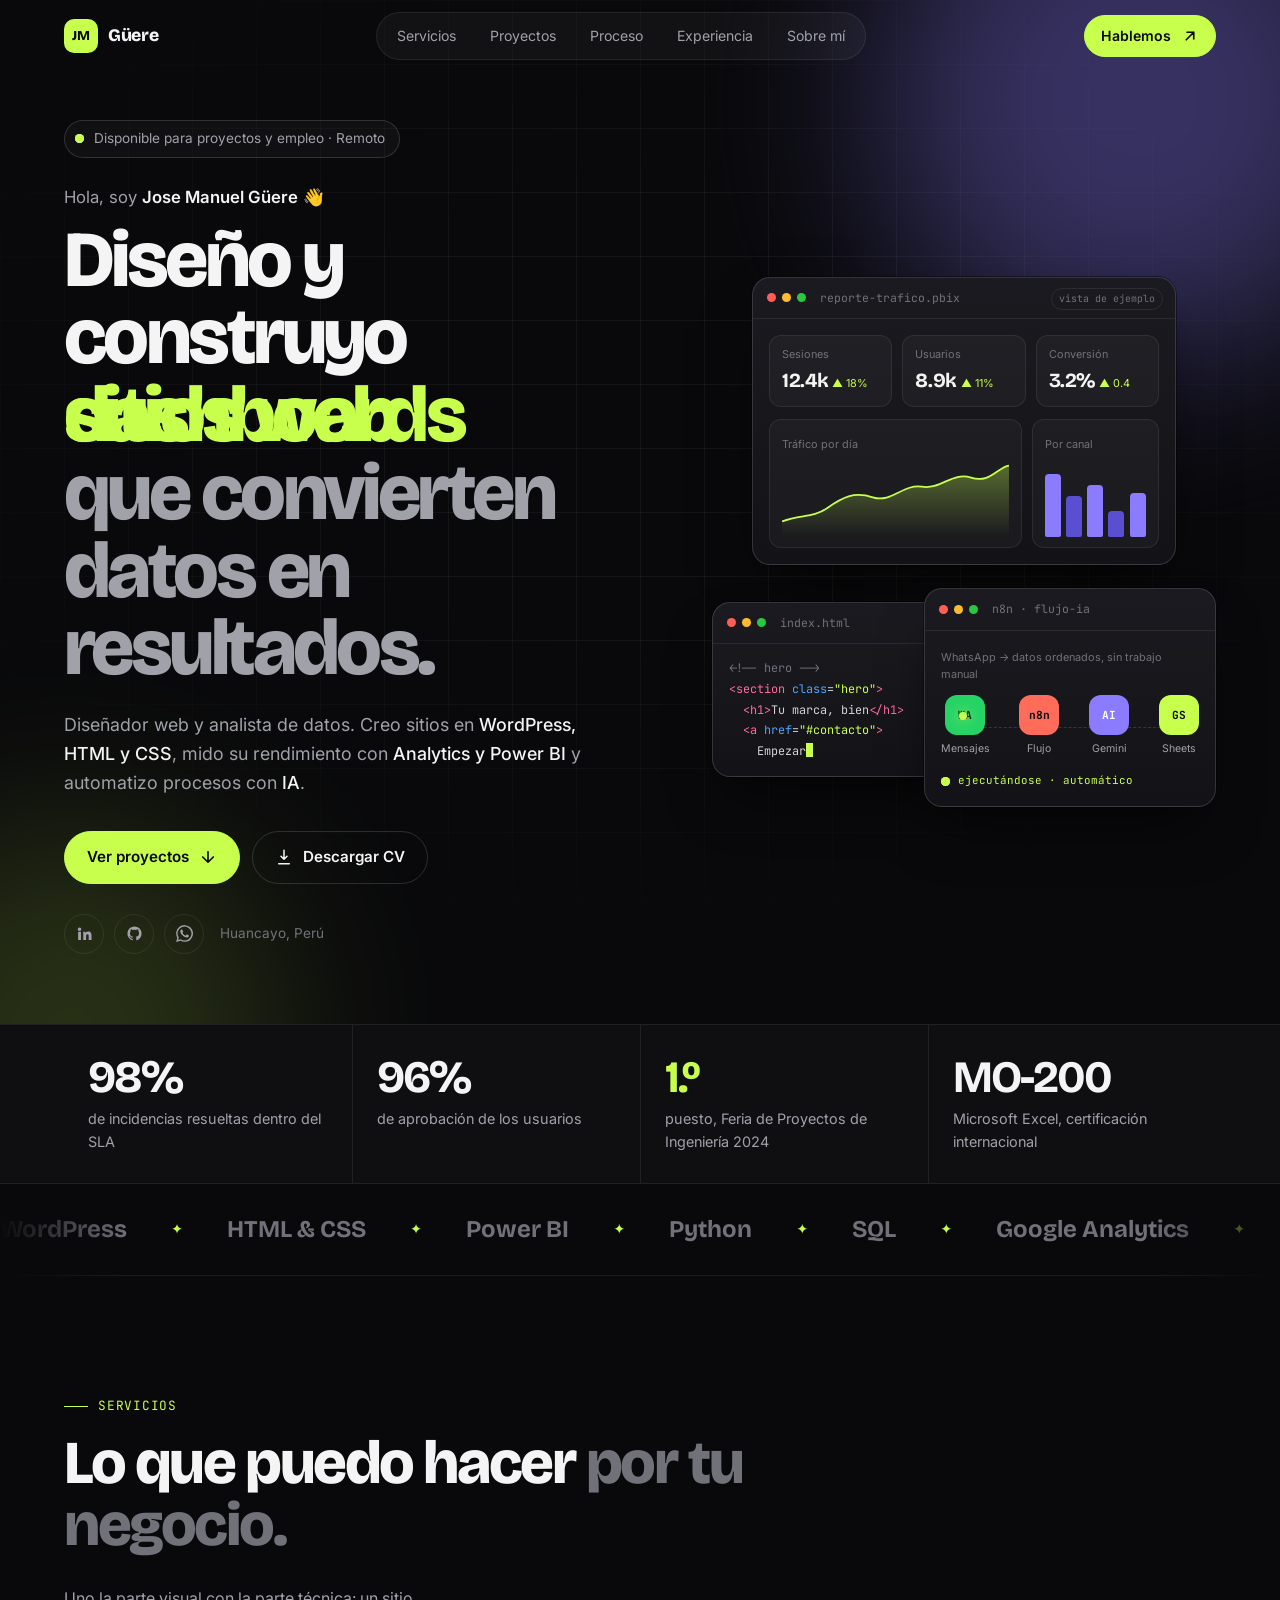
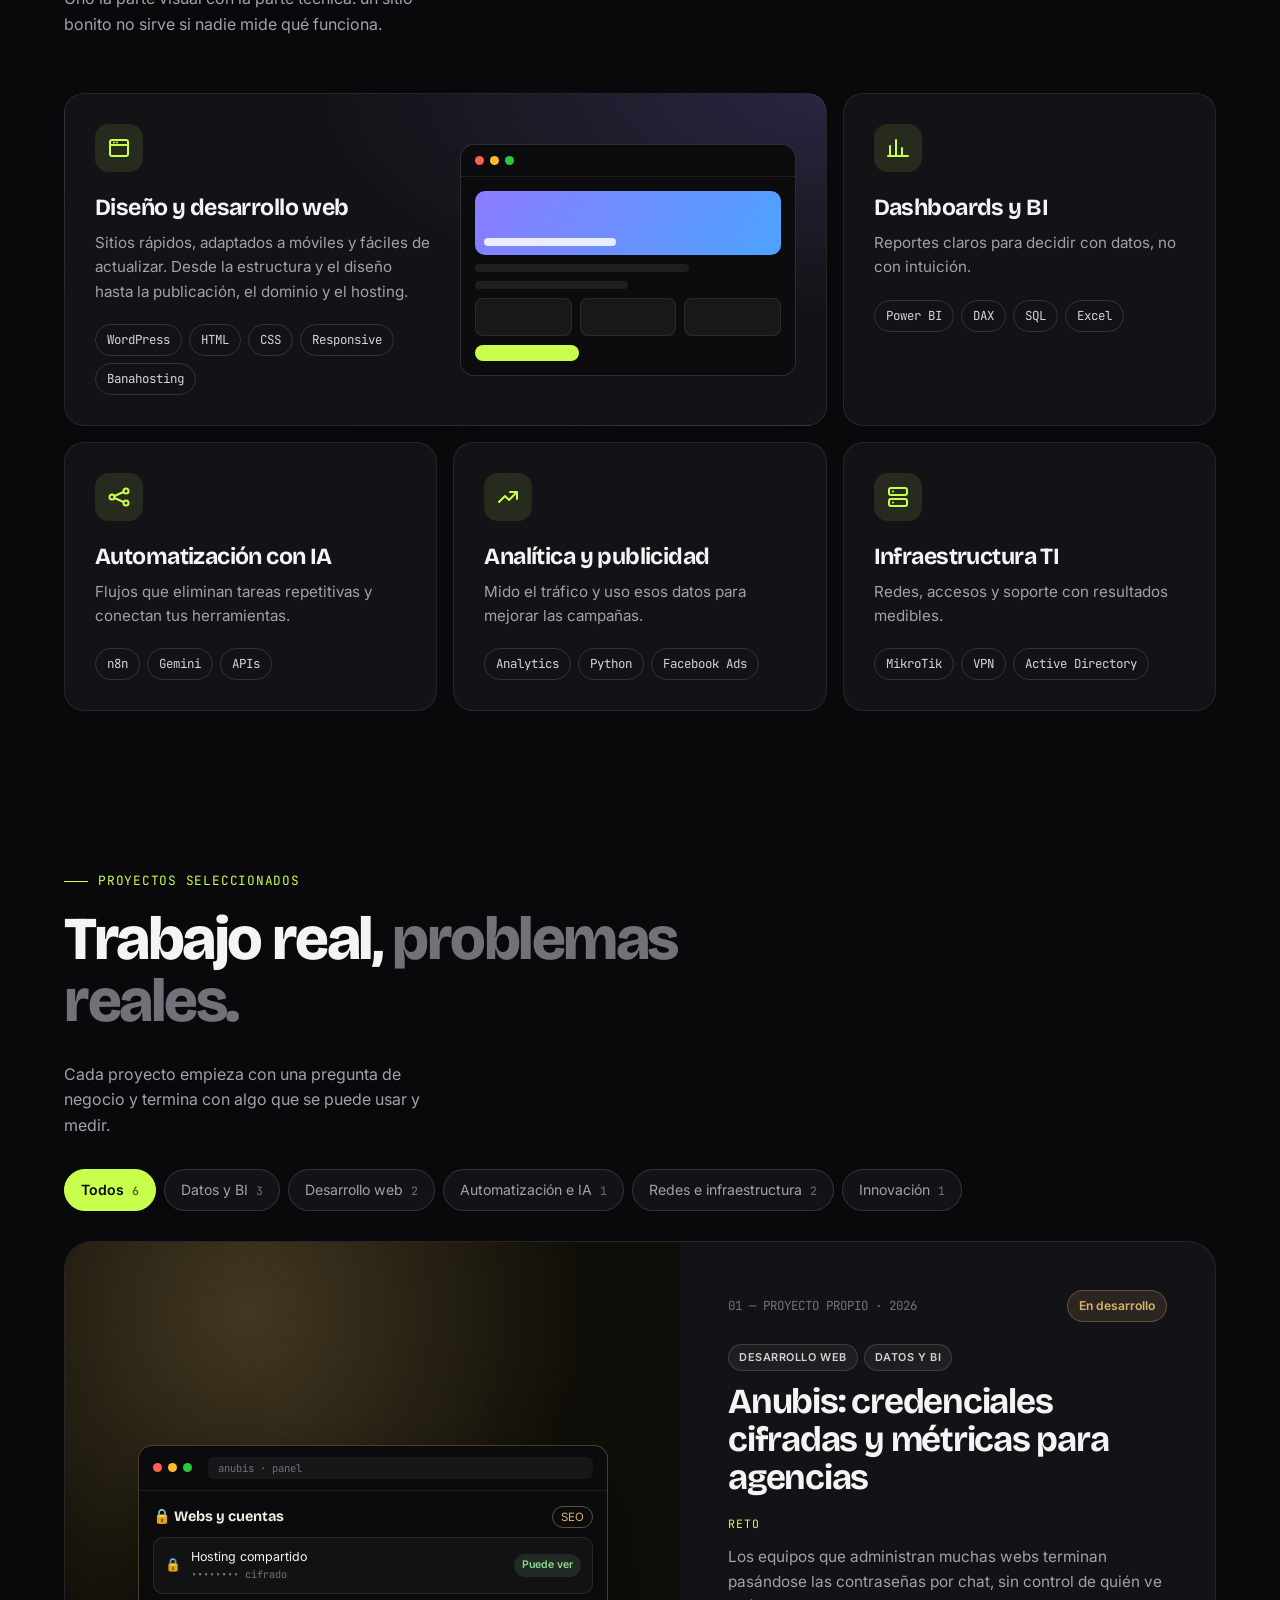
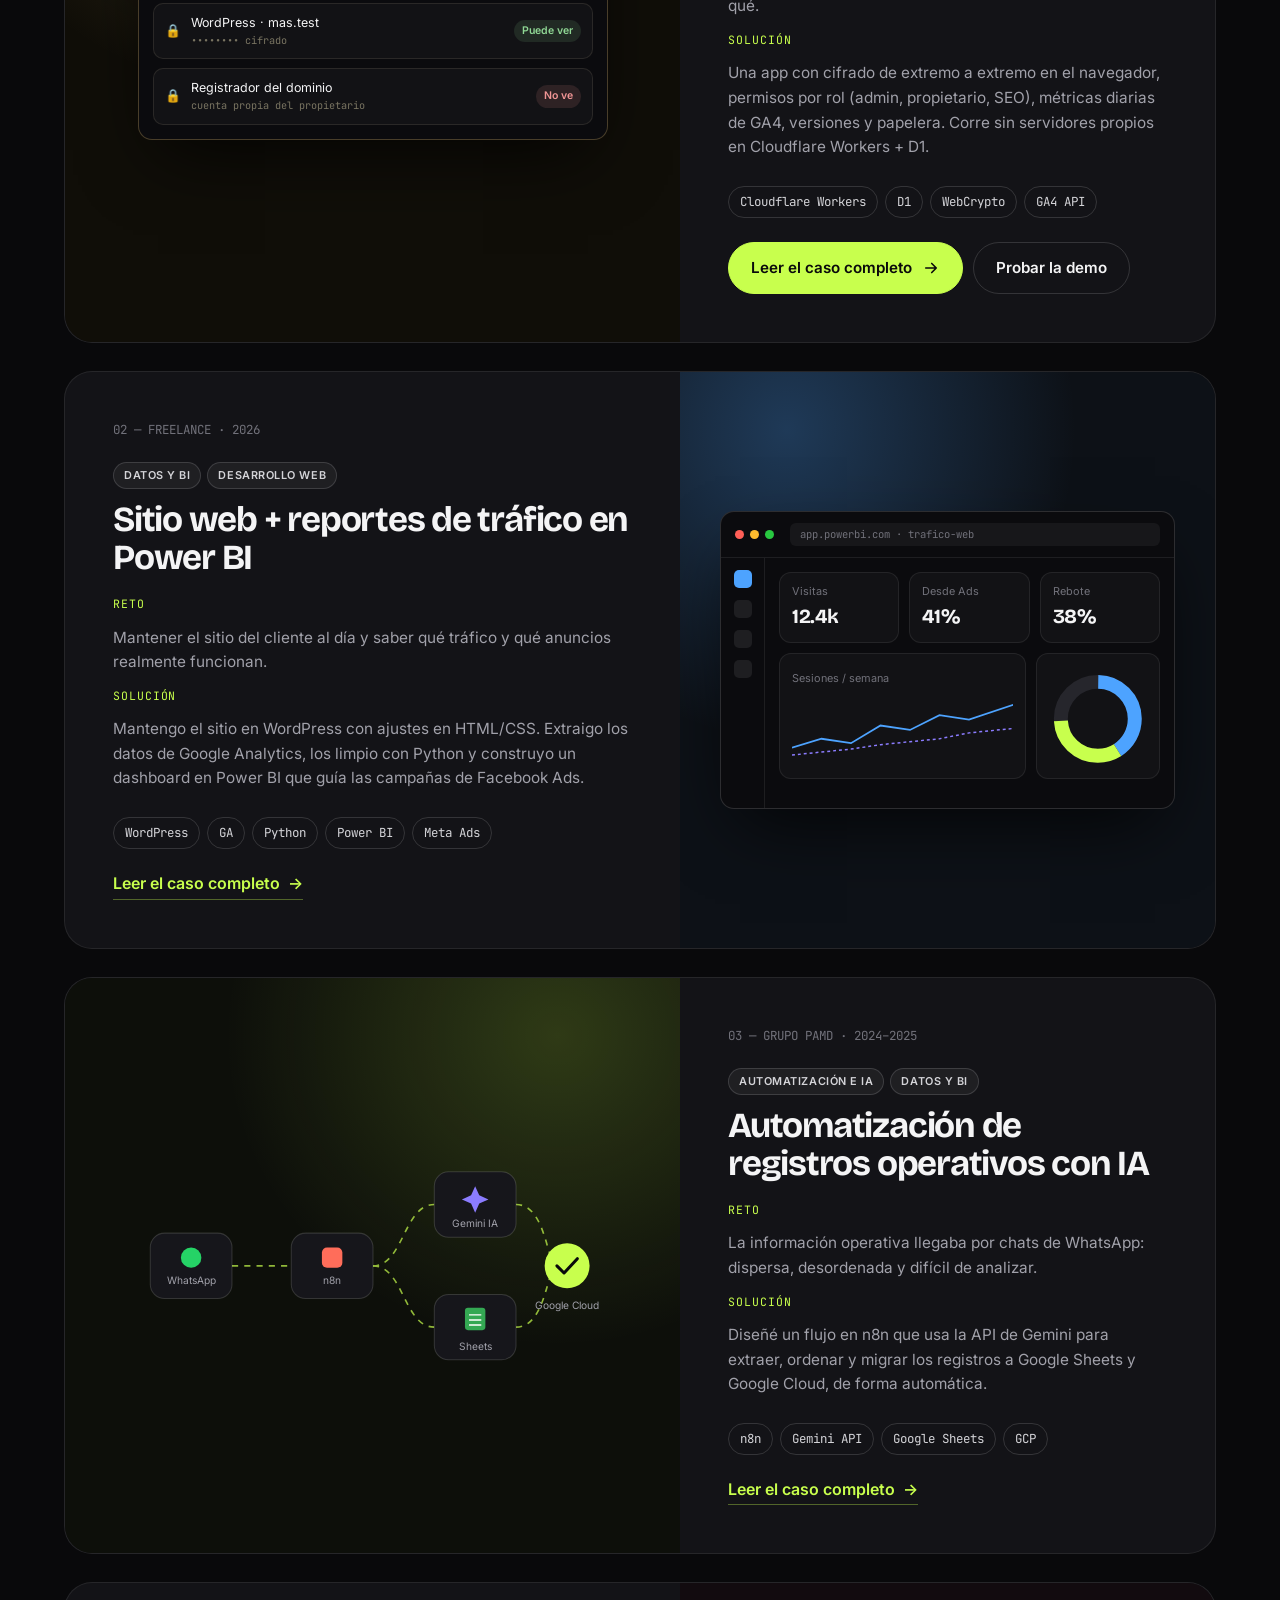
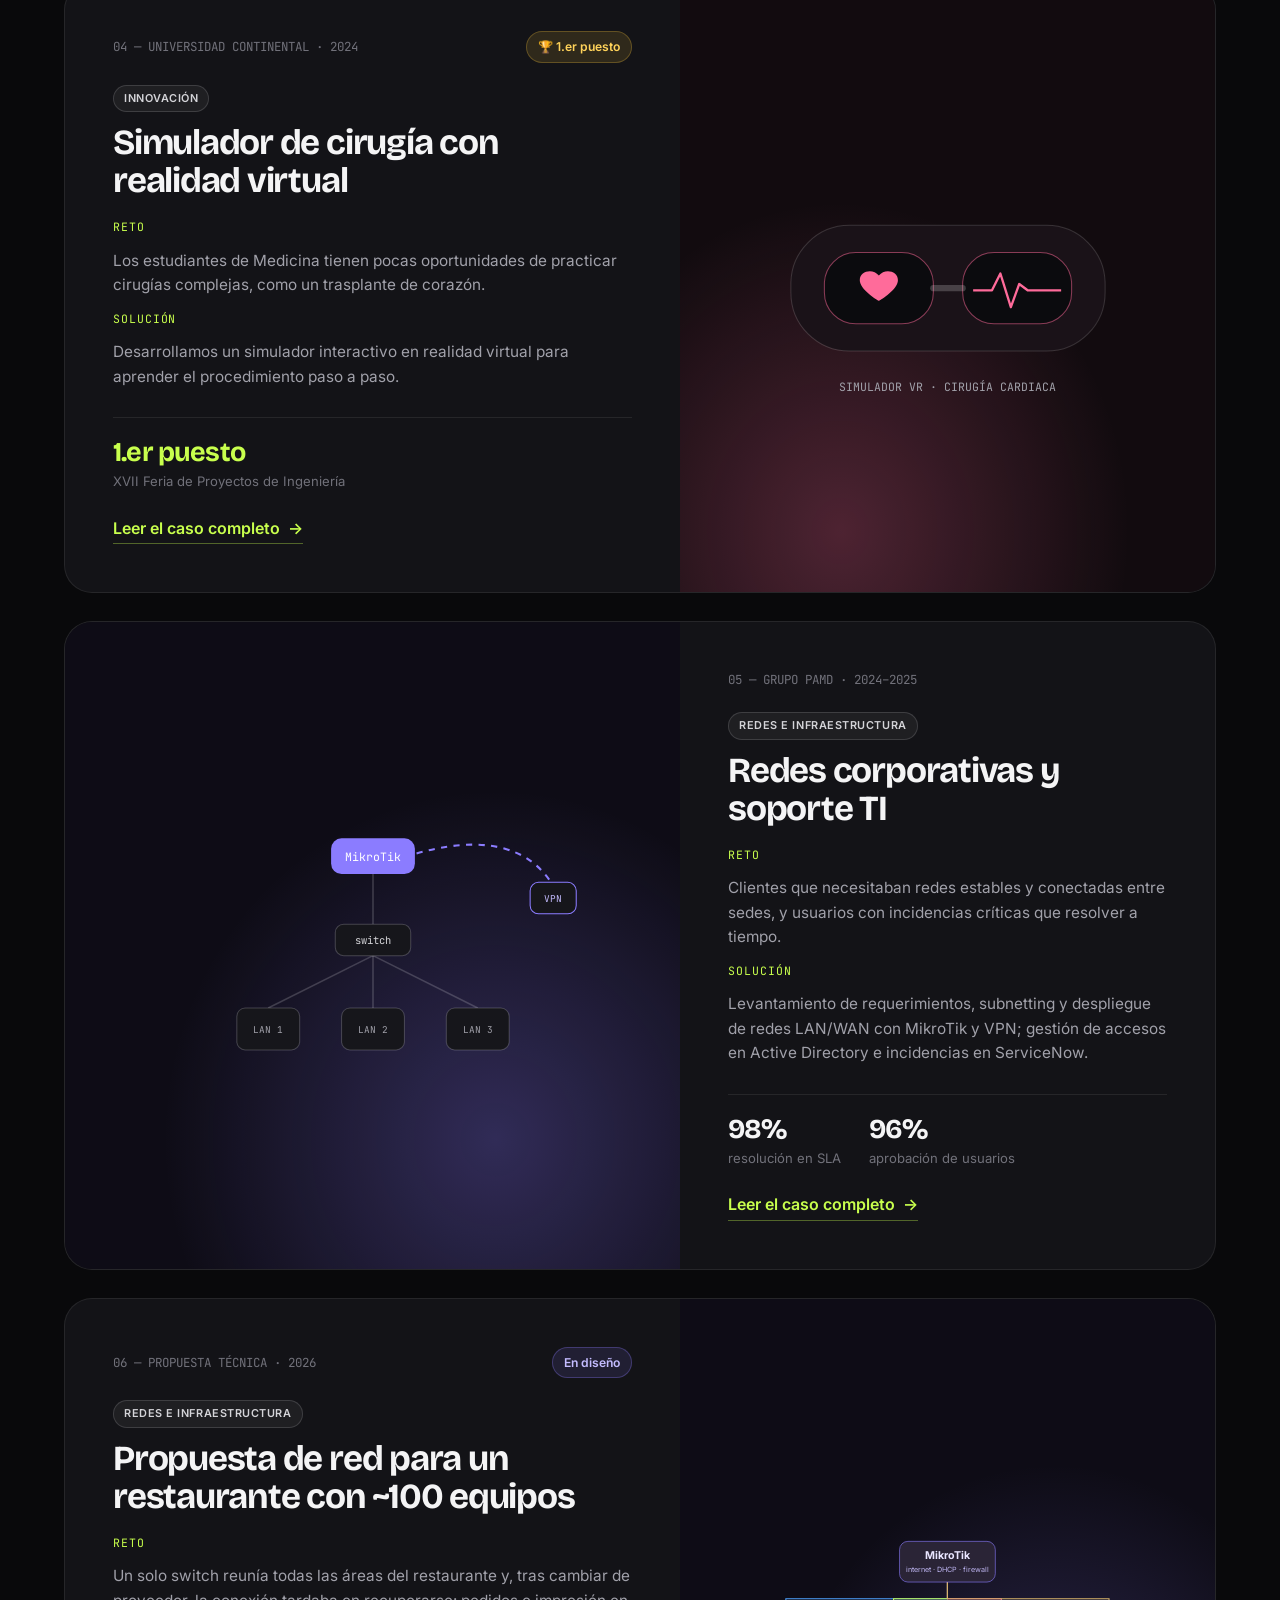
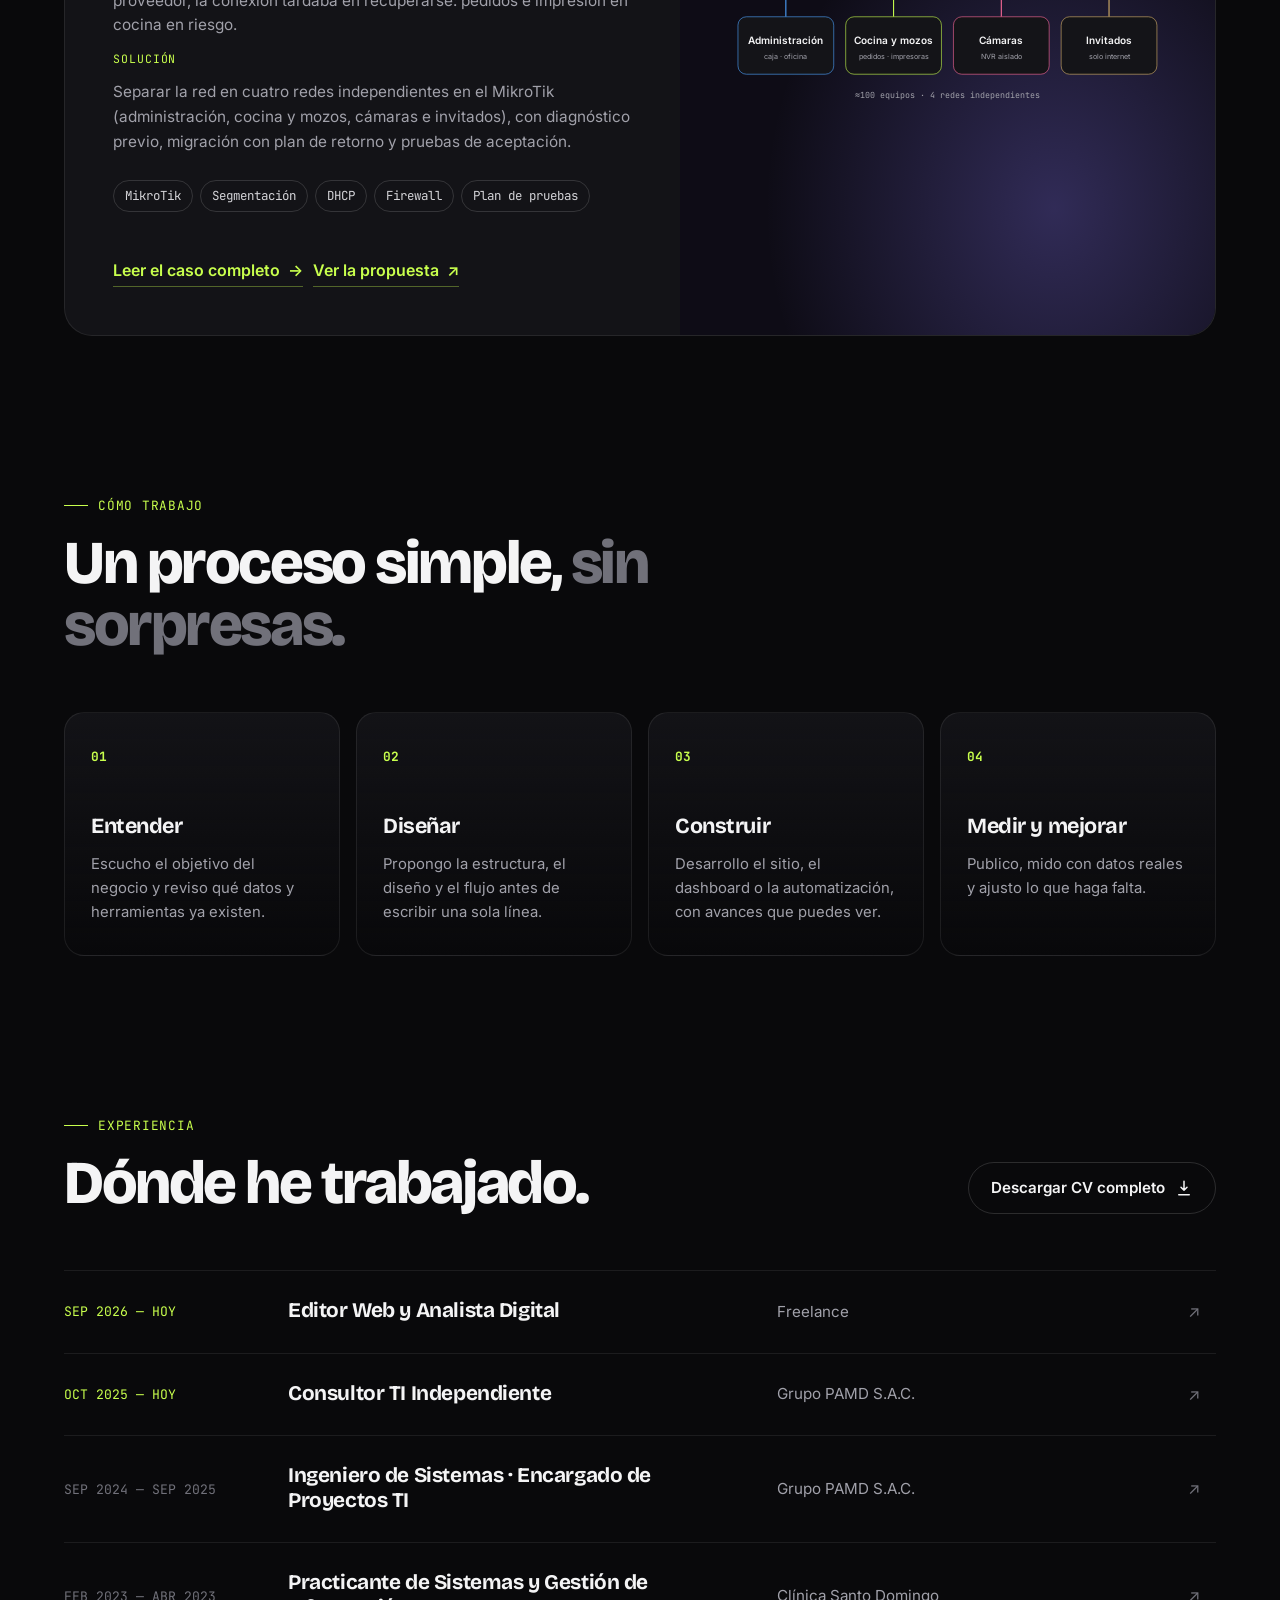
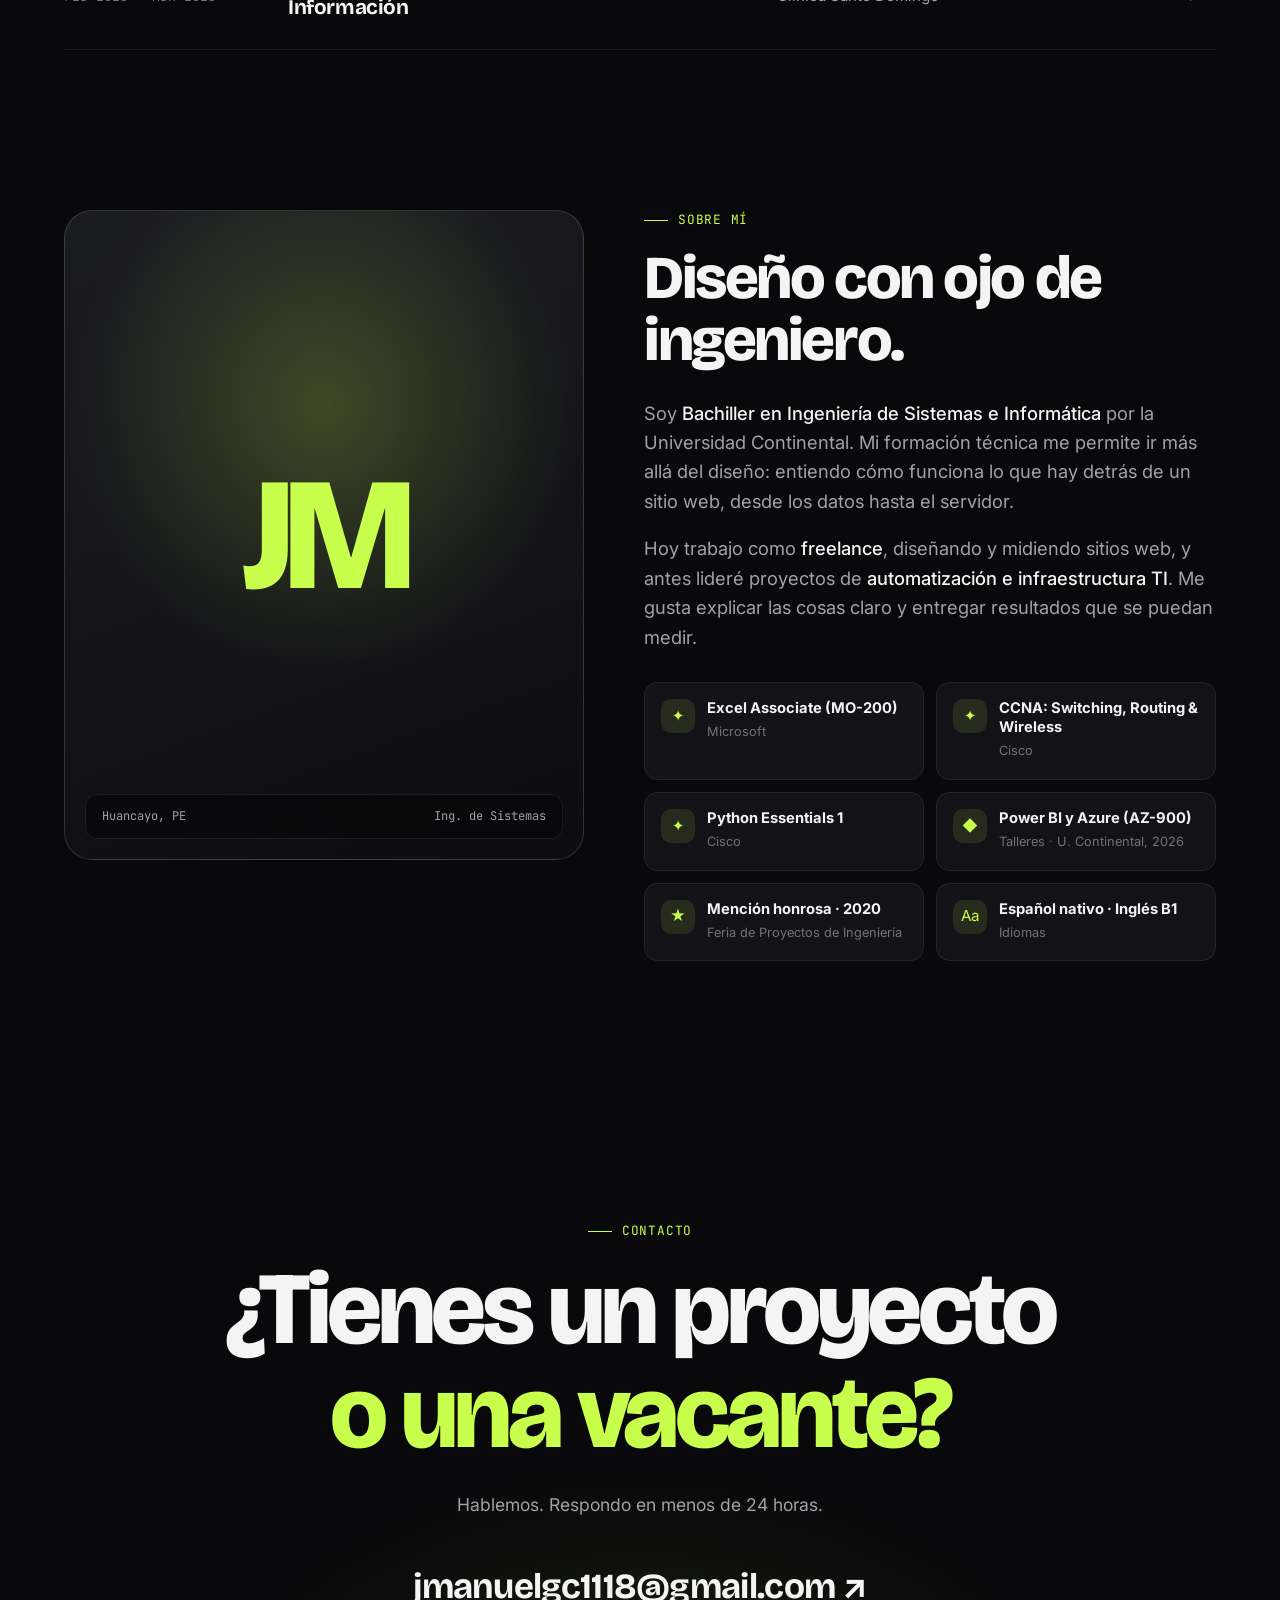
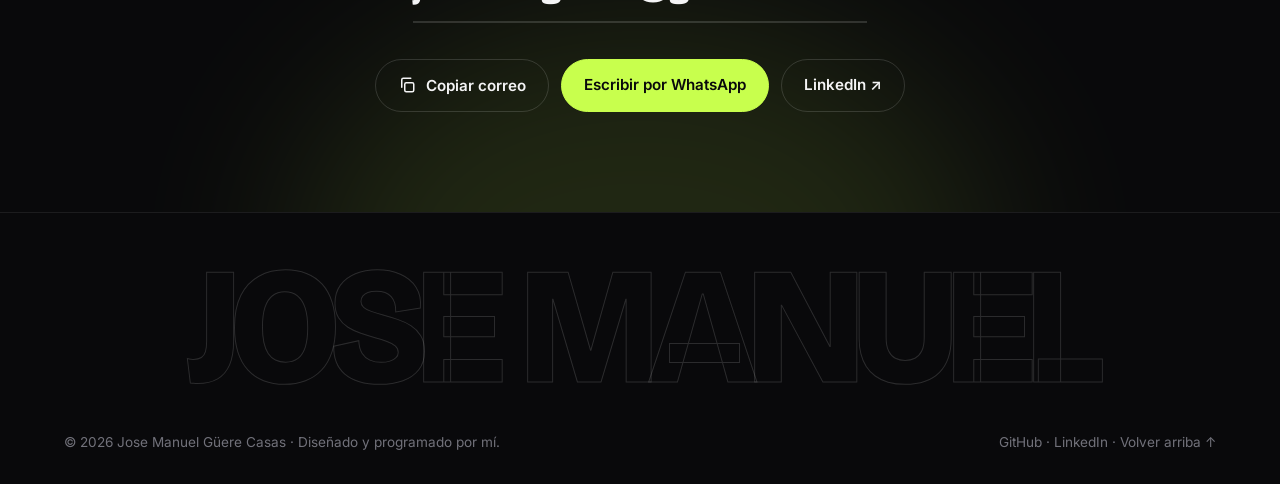
==== commit 20fffd95: "Proyectos: filtro por categorías y propuesta de red para Huancahuasi Co-Authored-By: Claude Opus 5.5" ====
--- a/index.html
+++ b/index.html
@@ -196,13 +196,23 @@
 .info dl{display:grid;gap:12px;margin-bottom:6px}
 .info dt{font-family:var(--mono);font-size:.72rem;color:var(--lime);text-transform:uppercase;letter-spacing:.08em}
 .info dd{color:var(--muted);font-size:.96rem}
+.filtro-proyectos{display:flex;gap:8px;flex-wrap:wrap;margin:-26px 0 30px}
+.filtro-proyectos button{font:inherit;font-size:.88rem;cursor:pointer;padding:9px 16px;border-radius:999px;border:1px solid var(--line-2);background:var(--card);color:var(--muted);transition:.2s}
+.filtro-proyectos button span{font-family:var(--mono);font-size:.72rem;color:var(--dim);margin-left:4px}
+.filtro-proyectos button:hover{color:var(--text);border-color:rgba(255,255,255,.3)}
+.filtro-proyectos button.activo{background:var(--lime);border-color:var(--lime);color:#09090b;font-weight:600}
+.filtro-proyectos button.activo span{color:#09090b;opacity:.65}
+.case[hidden]{display:none}
+.case.vis-der .visual{order:2}.case.vis-izq .visual{order:0}
+.cats{display:flex;gap:6px;flex-wrap:wrap;margin-bottom:12px}
+.cats span{font-size:.68rem;font-weight:600;letter-spacing:.05em;text-transform:uppercase;padding:4px 10px;border-radius:999px;background:rgba(255,255,255,.05);border:1px solid var(--line-2);color:#d4d4d8}
 .leer{display:inline-flex;align-items:center;gap:8px;margin-top:22px;align-self:flex-start;color:var(--lime);font-weight:600;text-decoration:none;border-bottom:1px solid rgba(200,255,77,.35);padding-bottom:2px;transition:gap .2s}
 .leer:hover{gap:14px}
 .botones-caso{display:flex;gap:10px;flex-wrap:wrap;margin-top:24px}
 .result{margin-top:22px;padding-top:20px;border-top:1px solid var(--line);display:flex;gap:28px;flex-wrap:wrap}
 .result div b{display:block;font-family:var(--display);font-size:1.7rem;letter-spacing:-.03em;line-height:1.1}
 .result div > span{font-size:.82rem;color:var(--dim)}
-@media (max-width:900px){.case{grid-template-columns:1fr}.case:nth-child(even) .visual{order:0}.visual{min-height:300px;padding:28px}.info{padding:30px}}
+@media (max-width:900px){.case{grid-template-columns:1fr}.case:nth-child(even) .visual,.case.vis-der .visual{order:0}.visual{min-height:300px;padding:28px}.info{padding:30px}}
 
 /* visual mockups */
 .browser{width:100%;max-width:470px;background:#0b0b0e;border:1px solid var(--line-2);border-radius:14px;overflow:hidden;box-shadow:0 30px 70px -20px rgba(0,0,0,.8)}
@@ -467,9 +477,17 @@
       <p class="rv d1">Cada proyecto empieza con una pregunta de negocio y termina con algo que se puede usar y medir.</p>
     </div>
 
+    <div class="filtro-proyectos rv" role="group" aria-label="Filtrar proyectos por categoría">
+      <button type="button" class="activo" aria-pressed="true" data-filtro="todos">Todos <span>6</span></button>
+      <button type="button" aria-pressed="false" data-filtro="datos">Datos y BI <span>3</span></button>
+      <button type="button" aria-pressed="false" data-filtro="web">Desarrollo web <span>2</span></button>
+      <button type="button" aria-pressed="false" data-filtro="automatizacion">Automatización e IA <span>1</span></button>
+      <button type="button" aria-pressed="false" data-filtro="redes">Redes e infraestructura <span>2</span></button>
+      <button type="button" aria-pressed="false" data-filtro="innovacion">Innovación <span>1</span></button>
+    </div>
     <div class="cases">
       <!-- 0: Anubis -->
-      <article class="case rv">
+      <article class="case rv" data-cat="web datos">
         <div class="visual v0">
           <div class="browser" style="border-color:rgba(216,180,106,.3)">
             <div class="bar"><i></i><i></i><i></i><span class="url">anubis · panel</span></div>
@@ -483,6 +501,7 @@
         </div>
         <div class="info">
           <div class="meta"><span>01 — PROYECTO PROPIO · 2026</span><span class="award" style="background:rgba(216,180,106,.12);color:#d8b46a;border-color:rgba(216,180,106,.3)">En desarrollo</span></div>
+          <div class="cats"><span>Desarrollo web</span><span>Datos y BI</span></div>
           <h3>Anubis: credenciales cifradas y métricas para agencias</h3>
           <dl>
             <dt>Reto</dt><dd>Los equipos que administran muchas webs terminan pasándose las contraseñas por chat, sin control de quién ve qué.</dd>
@@ -499,7 +518,7 @@
       </article>
 
       <!-- 1 -->
-      <article class="case rv">
+      <article class="case rv" data-cat="datos web">
         <div class="visual v1">
           <div class="browser">
             <div class="bar"><i></i><i></i><i></i><span class="url">app.powerbi.com · trafico-web</span></div>
@@ -523,6 +542,7 @@
         </div>
         <div class="info">
           <div class="meta"><span>02 — FREELANCE · 2026</span></div>
+          <div class="cats"><span>Datos y BI</span><span>Desarrollo web</span></div>
           <h3>Sitio web + reportes de tráfico en Power BI</h3>
           <dl>
             <dt>Reto</dt><dd>Mantener el sitio del cliente al día y saber qué tráfico y qué anuncios realmente funcionan.</dd>
@@ -534,7 +554,7 @@
       </article>
 
       <!-- 2 -->
-      <article class="case rv">
+      <article class="case rv" data-cat="automatizacion datos">
         <div class="visual v2">
           <div class="flowbig">
             <svg viewBox="0 0 460 260" font-family="Inter, sans-serif">
@@ -558,6 +578,7 @@
         </div>
         <div class="info">
           <div class="meta"><span>03 — GRUPO PAMD · 2024–2025</span></div>
+          <div class="cats"><span>Automatización e IA</span><span>Datos y BI</span></div>
           <h3>Automatización de registros operativos con IA</h3>
           <dl>
             <dt>Reto</dt><dd>La información operativa llegaba por chats de WhatsApp: dispersa, desordenada y difícil de analizar.</dd>
@@ -569,7 +590,7 @@
       </article>
 
       <!-- 3 -->
-      <article class="case rv">
+      <article class="case rv" data-cat="innovacion">
         <div class="visual v3">
           <svg viewBox="0 0 420 260" width="100%" style="max-width:440px">
             <rect x="60" y="70" width="300" height="120" rx="56" fill="#1a1218" stroke="rgba(255,255,255,.15)"/>
@@ -583,6 +604,7 @@
         </div>
         <div class="info">
           <div class="meta"><span>04 — UNIVERSIDAD CONTINENTAL · 2024</span><span class="award">🏆 1.er puesto</span></div>
+          <div class="cats"><span>Innovación</span></div>
           <h3>Simulador de cirugía con realidad virtual</h3>
           <dl>
             <dt>Reto</dt><dd>Los estudiantes de Medicina tienen pocas oportunidades de practicar cirugías complejas, como un trasplante de corazón.</dd>
@@ -594,7 +616,7 @@
       </article>
 
       <!-- 4 -->
-      <article class="case rv">
+      <article class="case rv" data-cat="redes">
         <div class="visual v4">
           <svg viewBox="0 0 420 260" width="100%" style="max-width:440px" font-family="JetBrains Mono, monospace">
             <g stroke="rgba(255,255,255,.18)" stroke-width="1.5">
@@ -612,6 +634,7 @@
         </div>
         <div class="info">
           <div class="meta"><span>05 — GRUPO PAMD · 2024–2025</span></div>
+          <div class="cats"><span>Redes e infraestructura</span></div>
           <h3>Redes corporativas y soporte TI</h3>
           <dl>
             <dt>Reto</dt><dd>Clientes que necesitaban redes estables y conectadas entre sedes, y usuarios con incidencias críticas que resolver a tiempo.</dd>
@@ -622,6 +645,35 @@
             <div><b><span data-count="96">0</span>%</b><span>aprobación de usuarios</span></div>
           </div>
           <a href="proyectos/redes-corporativas.html" class="leer">Leer el caso completo <span aria-hidden="true">→</span></a>
+        </div>
+      </article>
+
+      <!-- 6: Huancahuasi -->
+      <article class="case rv" data-cat="redes">
+        <div class="visual v4">
+          <svg viewBox="0 0 760 300" font-family="Inter, sans-serif" width="100%" style="max-width:520px" role="img" aria-label="Diagrama: un MikroTik reparte cuatro redes independientes">
+            <g fill="none" stroke-width="1.8"><path d="M380 92 V120 H110 V150" stroke="#4da3ff"/><path d="M380 92 V120 H290 V150" stroke="#c8ff4d"/><path d="M380 92 V120 H470 V150" stroke="#ff6b9a"/><path d="M380 92 V120 H650 V150" stroke="#d8b46a"/></g>
+            <rect x="300" y="24" width="160" height="68" rx="14" fill="#2a2436" stroke="#8b7cff"/><text x="380" y="54" text-anchor="middle" font-size="18" font-weight="700" fill="#e9e5ff">MikroTik</text><text x="380" y="76" text-anchor="middle" font-size="12" fill="#bdb4f0">internet · DHCP · firewall</text>
+            <rect x="30" y="150" width="160" height="96" rx="14" fill="#141418" stroke="#4da3ff"/><text x="110" y="196" text-anchor="middle" font-size="17" font-weight="600" fill="#f4f4f5">Administración</text><text x="110" y="220" text-anchor="middle" font-size="12" fill="#a1a1aa">caja · oficina</text>
+            <rect x="210" y="150" width="160" height="96" rx="14" fill="#141418" stroke="#c8ff4d"/><text x="290" y="196" text-anchor="middle" font-size="17" font-weight="600" fill="#f4f4f5">Cocina y mozos</text><text x="290" y="220" text-anchor="middle" font-size="12" fill="#a1a1aa">pedidos · impresoras</text>
+            <rect x="390" y="150" width="160" height="96" rx="14" fill="#141418" stroke="#ff6b9a"/><text x="470" y="196" text-anchor="middle" font-size="17" font-weight="600" fill="#f4f4f5">Cámaras</text><text x="470" y="220" text-anchor="middle" font-size="12" fill="#a1a1aa">NVR aislado</text>
+            <rect x="570" y="150" width="160" height="96" rx="14" fill="#141418" stroke="#d8b46a"/><text x="650" y="196" text-anchor="middle" font-size="17" font-weight="600" fill="#f4f4f5">Invitados</text><text x="650" y="220" text-anchor="middle" font-size="12" fill="#a1a1aa">solo internet</text>
+            <text x="380" y="286" text-anchor="middle" font-size="14" fill="#a1a1aa" font-family="JetBrains Mono, monospace">≈100 equipos · 4 redes independientes</text>
+          </svg>
+        </div>
+        <div class="info">
+          <div class="meta"><span>06 — PROPUESTA TÉCNICA · 2026</span><span class="award" style="background:rgba(139,124,255,.12);color:#c4bcff;border-color:rgba(139,124,255,.3)">En diseño</span></div>
+          <div class="cats"><span>Redes e infraestructura</span></div>
+          <h3>Propuesta de red para un restaurante con ~100 equipos</h3>
+          <dl>
+            <dt>Reto</dt><dd>Un solo switch reunía todas las áreas del restaurante y, tras cambiar de proveedor, la conexión tardaba en recuperarse: pedidos e impresión en cocina en riesgo.</dd>
+            <dt>Solución</dt><dd>Separar la red en cuatro redes independientes en el MikroTik (administración, cocina y mozos, cámaras e invitados), con diagnóstico previo, migración con plan de retorno y pruebas de aceptación.</dd>
+          </dl>
+          <div class="chips"><span class="chip">MikroTik</span><span class="chip">Segmentación</span><span class="chip">DHCP</span><span class="chip">Firewall</span><span class="chip">Plan de pruebas</span></div>
+          <div class="botones-caso">
+            <a href="proyectos/huancahuasi.html" class="leer">Leer el caso completo <span aria-hidden="true">→</span></a>
+            <a href="propuesta-huancahuasi/" class="leer" target="_blank" rel="noopener">Ver la propuesta <span aria-hidden="true">↗</span></a>
+          </div>
         </div>
       </article>
     </div>
@@ -770,6 +822,20 @@
     }, { passive: true });
   }
 
+  // filtro de proyectos por categoría (mantiene la alternancia izquierda/derecha)
+  const filtros = document.querySelector('.filtro-proyectos');
+  if (filtros) filtros.addEventListener('click', ev => {
+    const b = ev.target.closest('button'); if (!b) return;
+    for (const x of filtros.children) { x.classList.toggle('activo', x === b); x.setAttribute('aria-pressed', x === b); }
+    const f = b.dataset.filtro; let n = 0;
+    document.querySelectorAll('.case').forEach(c => {
+      c.hidden = f !== 'todos' && !c.dataset.cat.split(' ').includes(f);
+      if (c.hidden) return;
+      c.classList.add('in');
+      c.classList.toggle('vis-der', n % 2 === 1); c.classList.toggle('vis-izq', n % 2 === 0); n++;
+    });
+  });
+
   // copy email
   const toast = document.getElementById('toast');
   document.getElementById('copy').addEventListener('click', async () => {
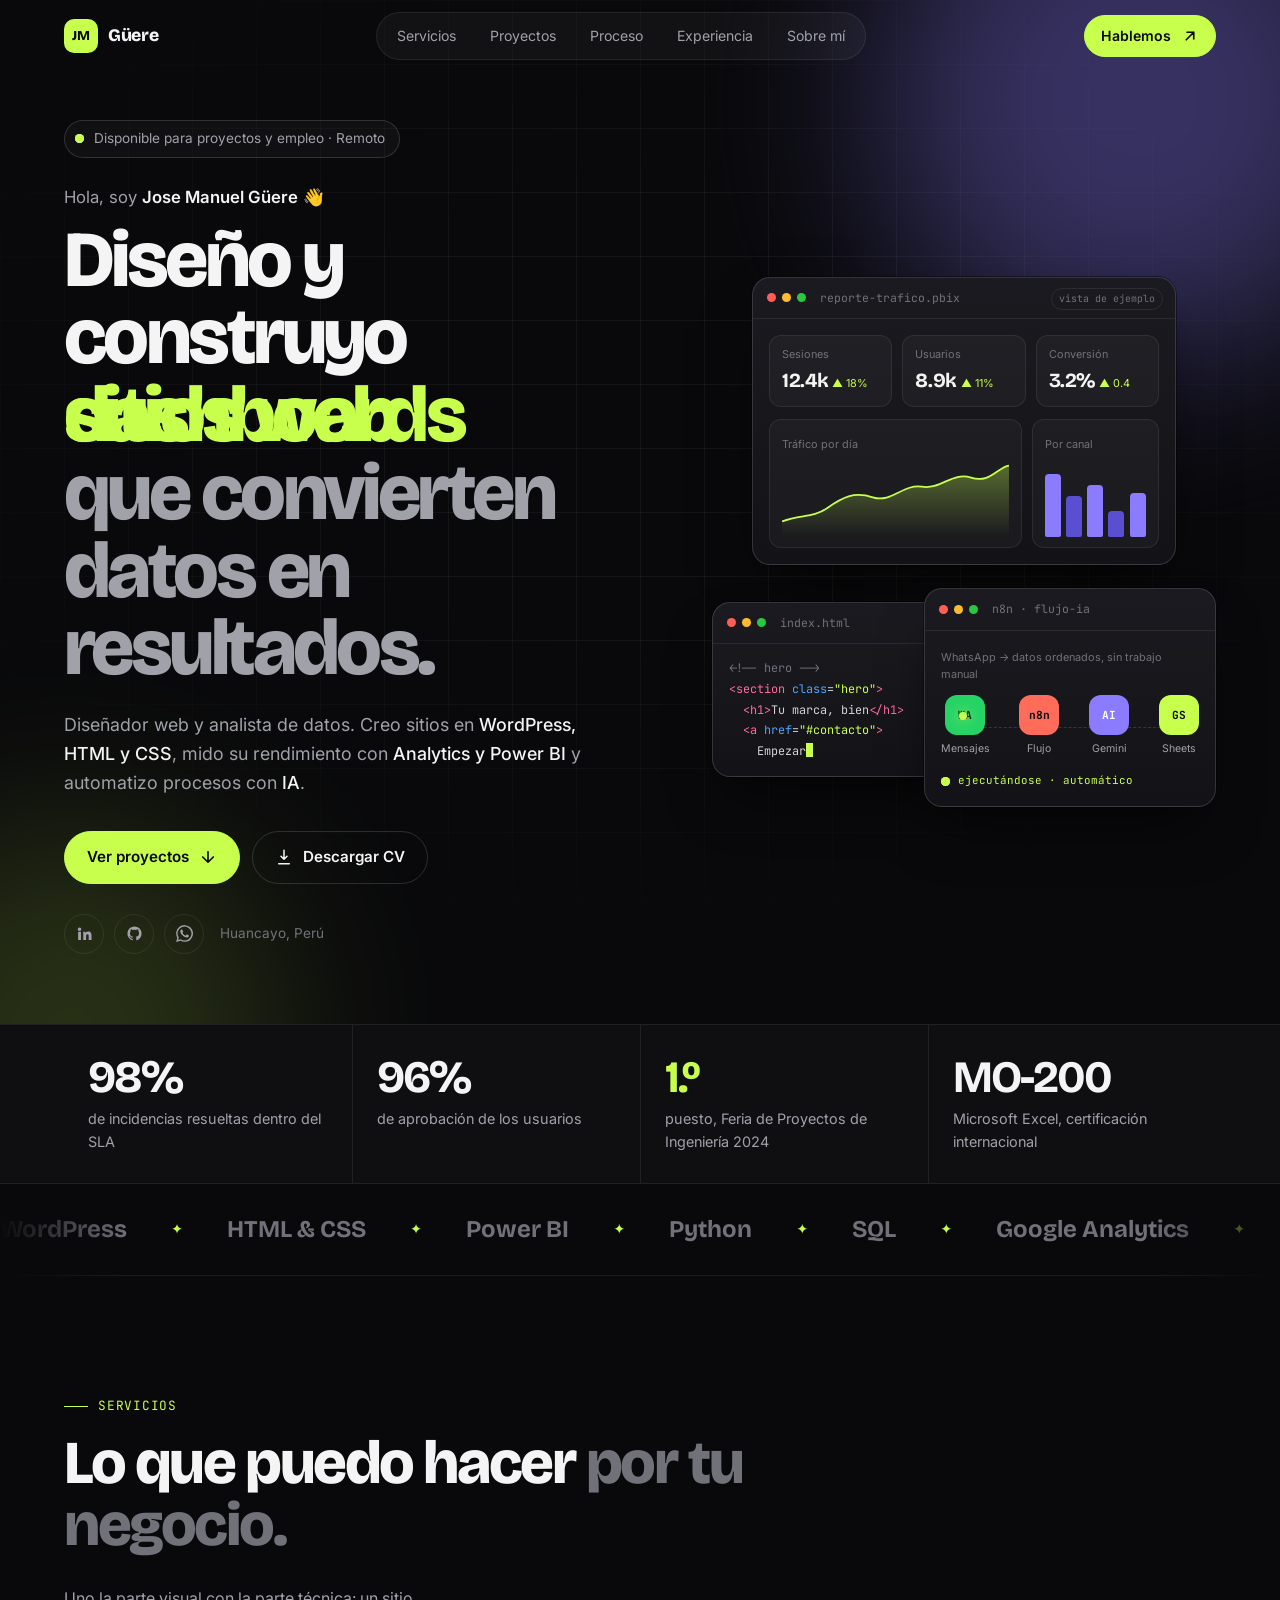
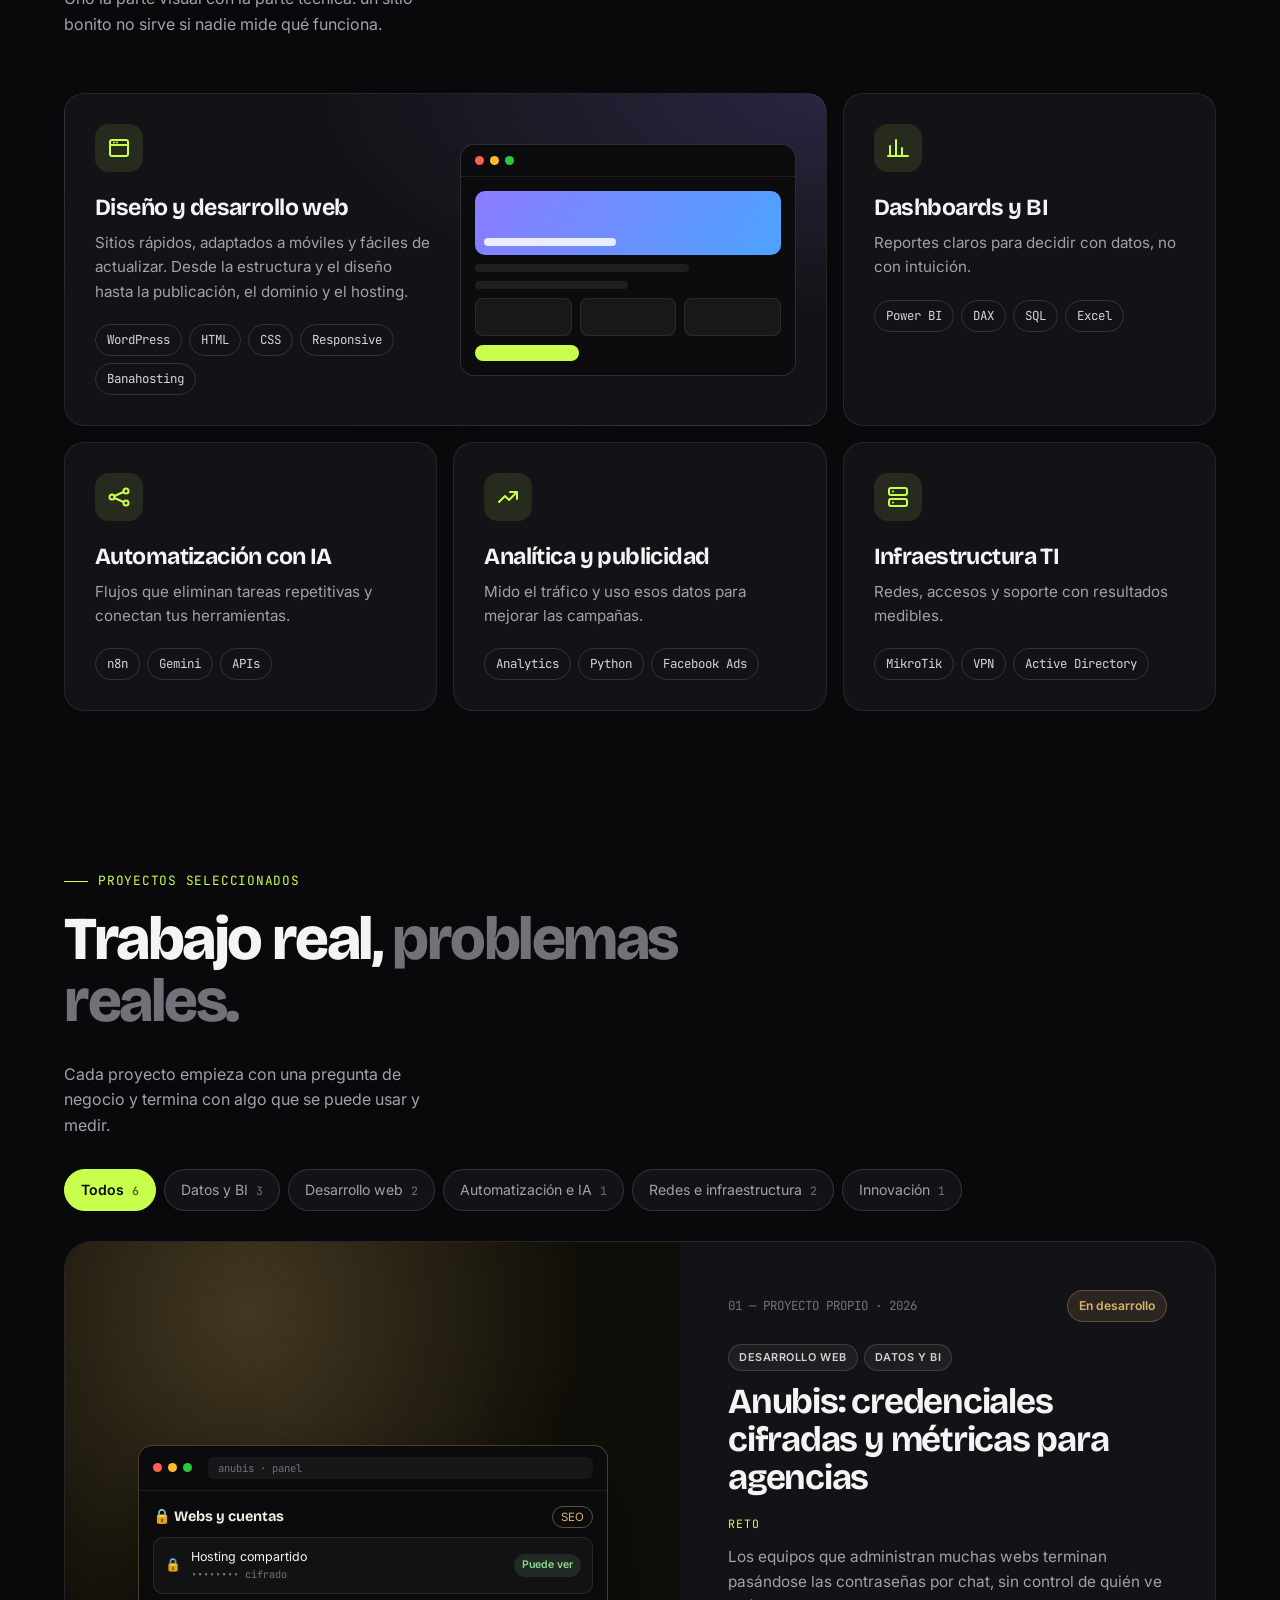
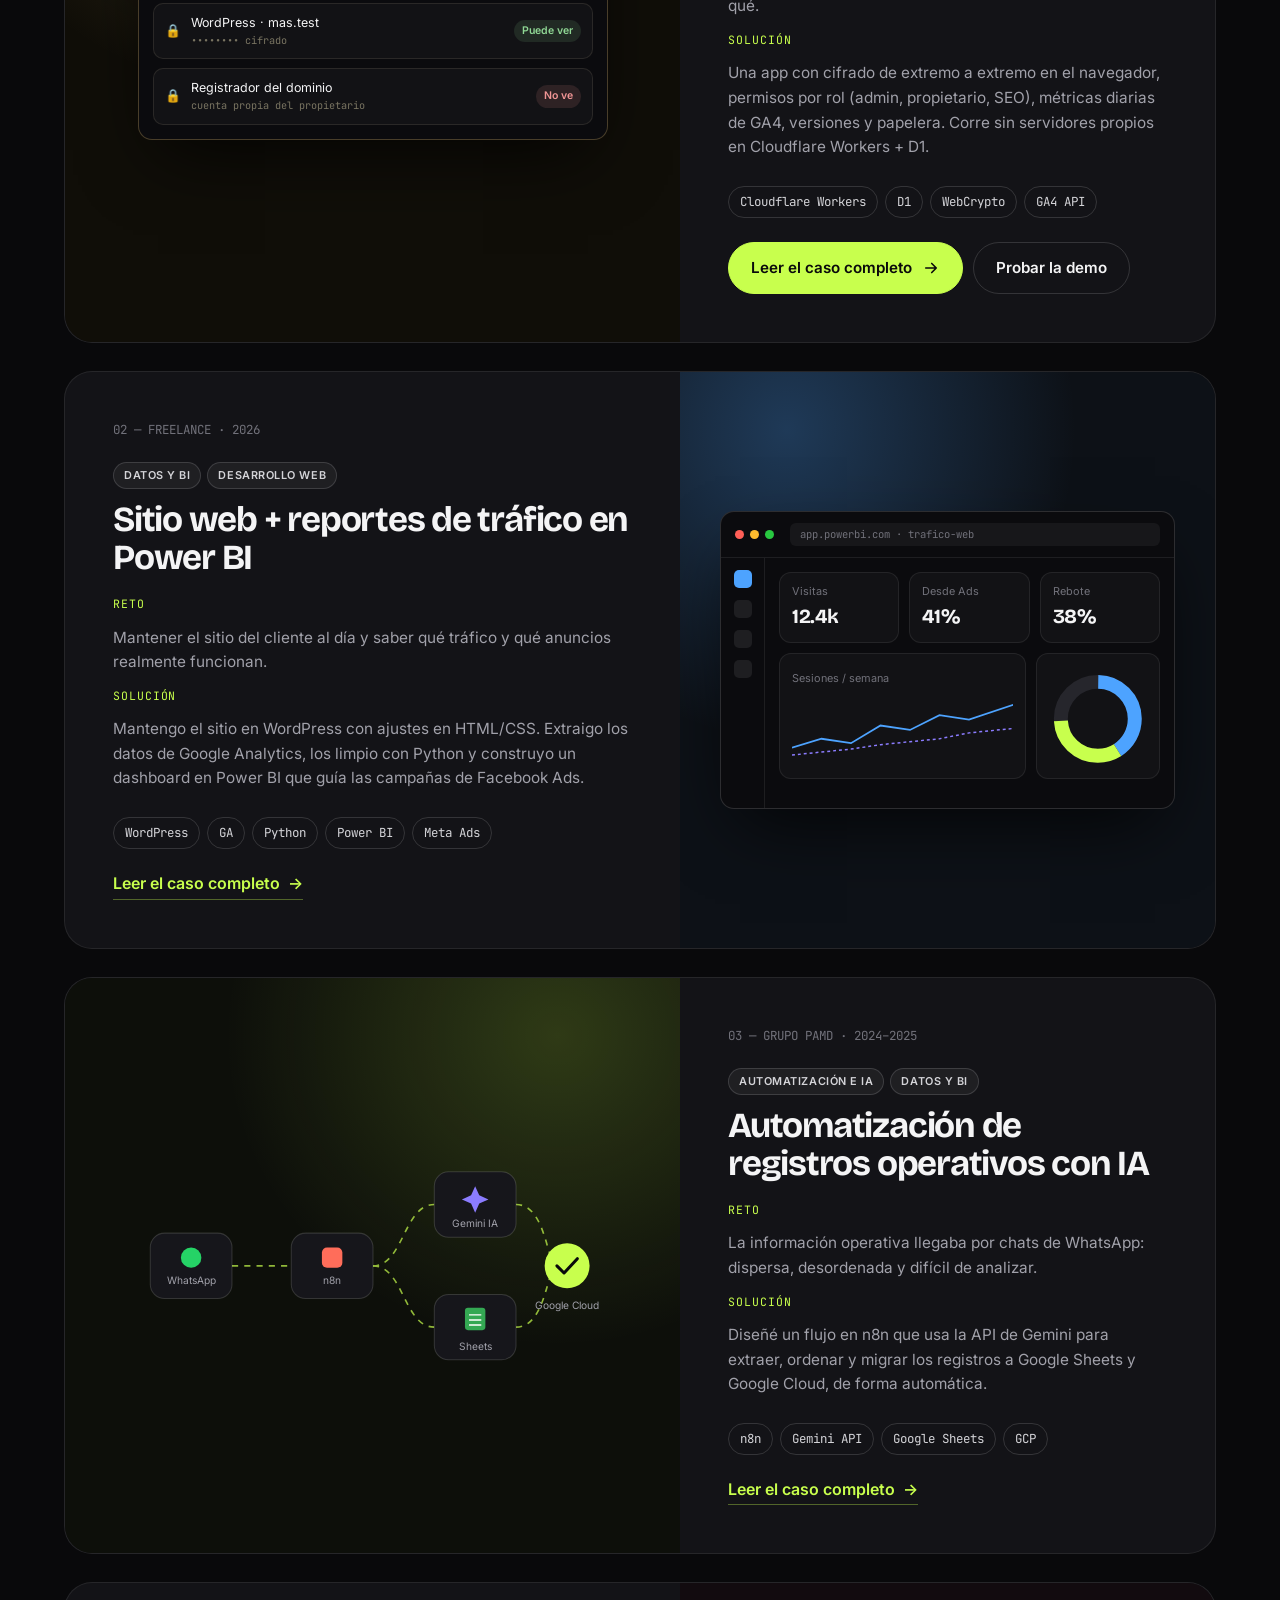
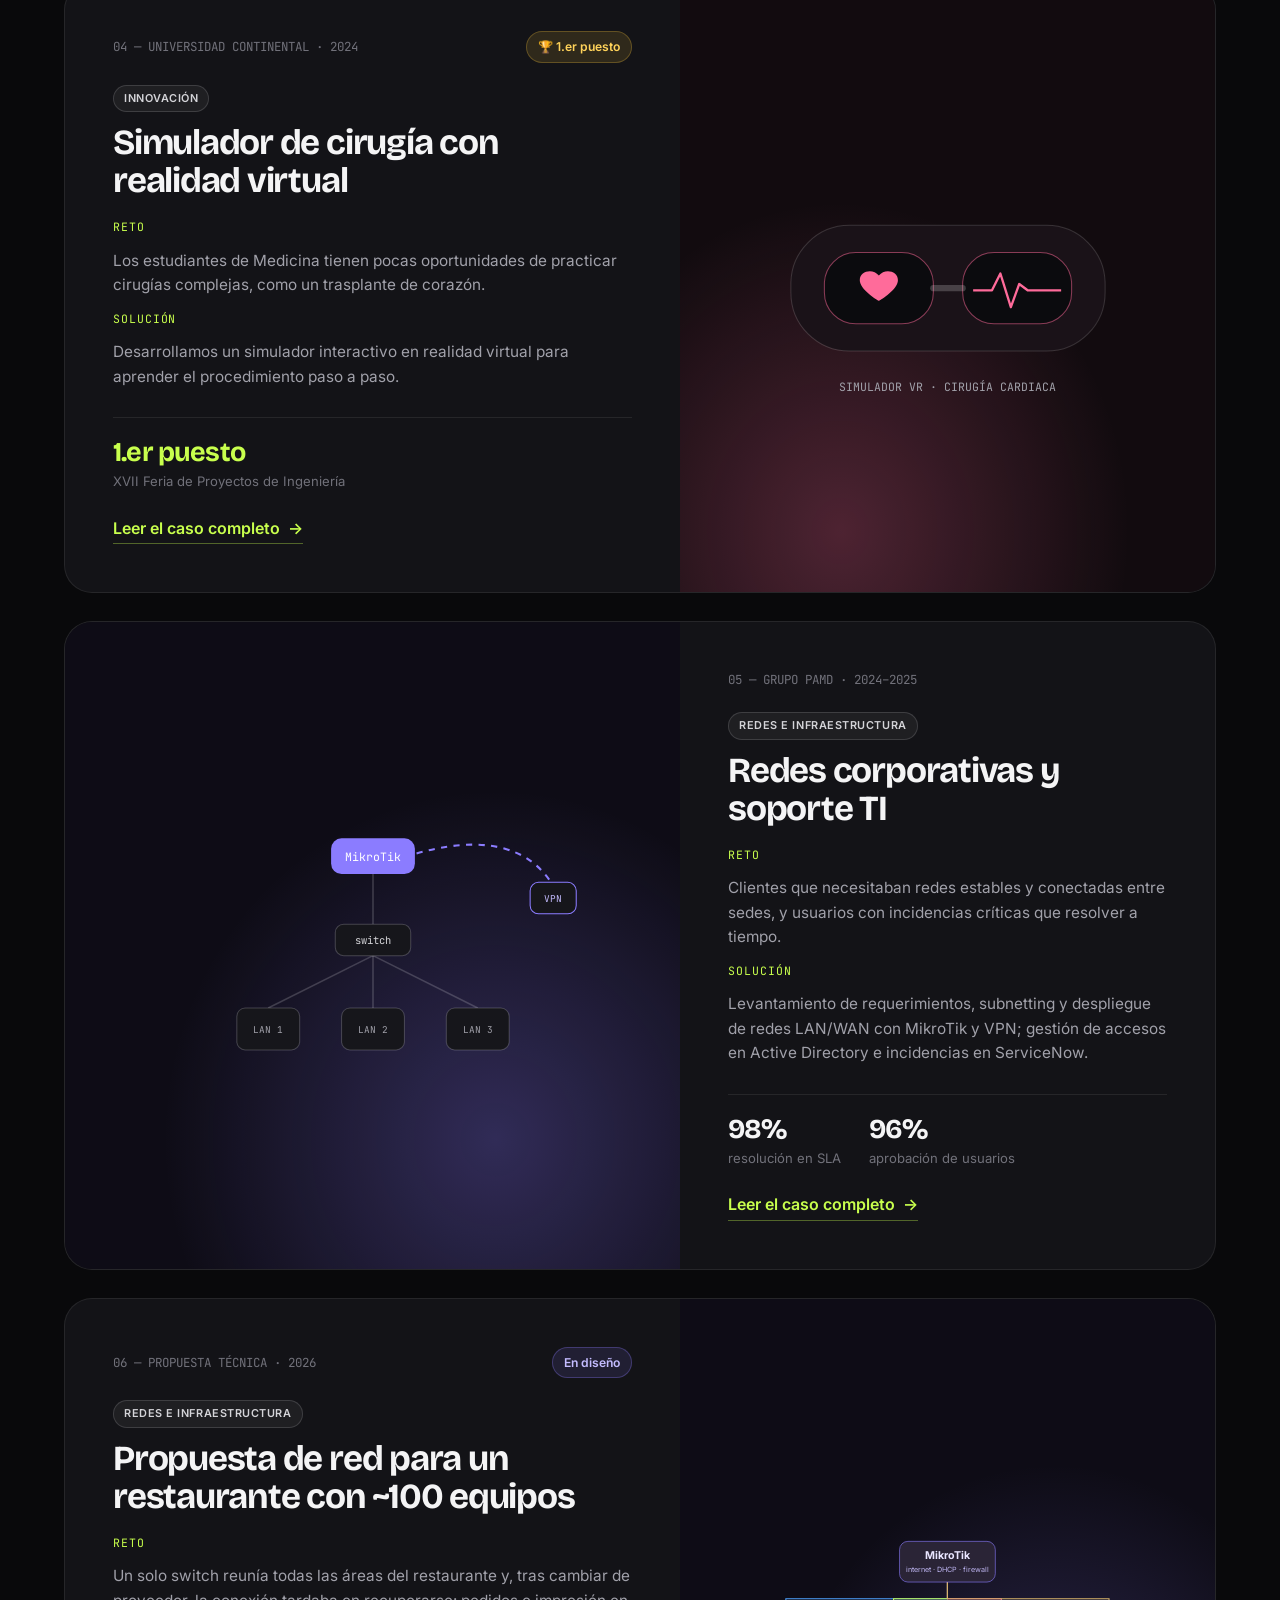
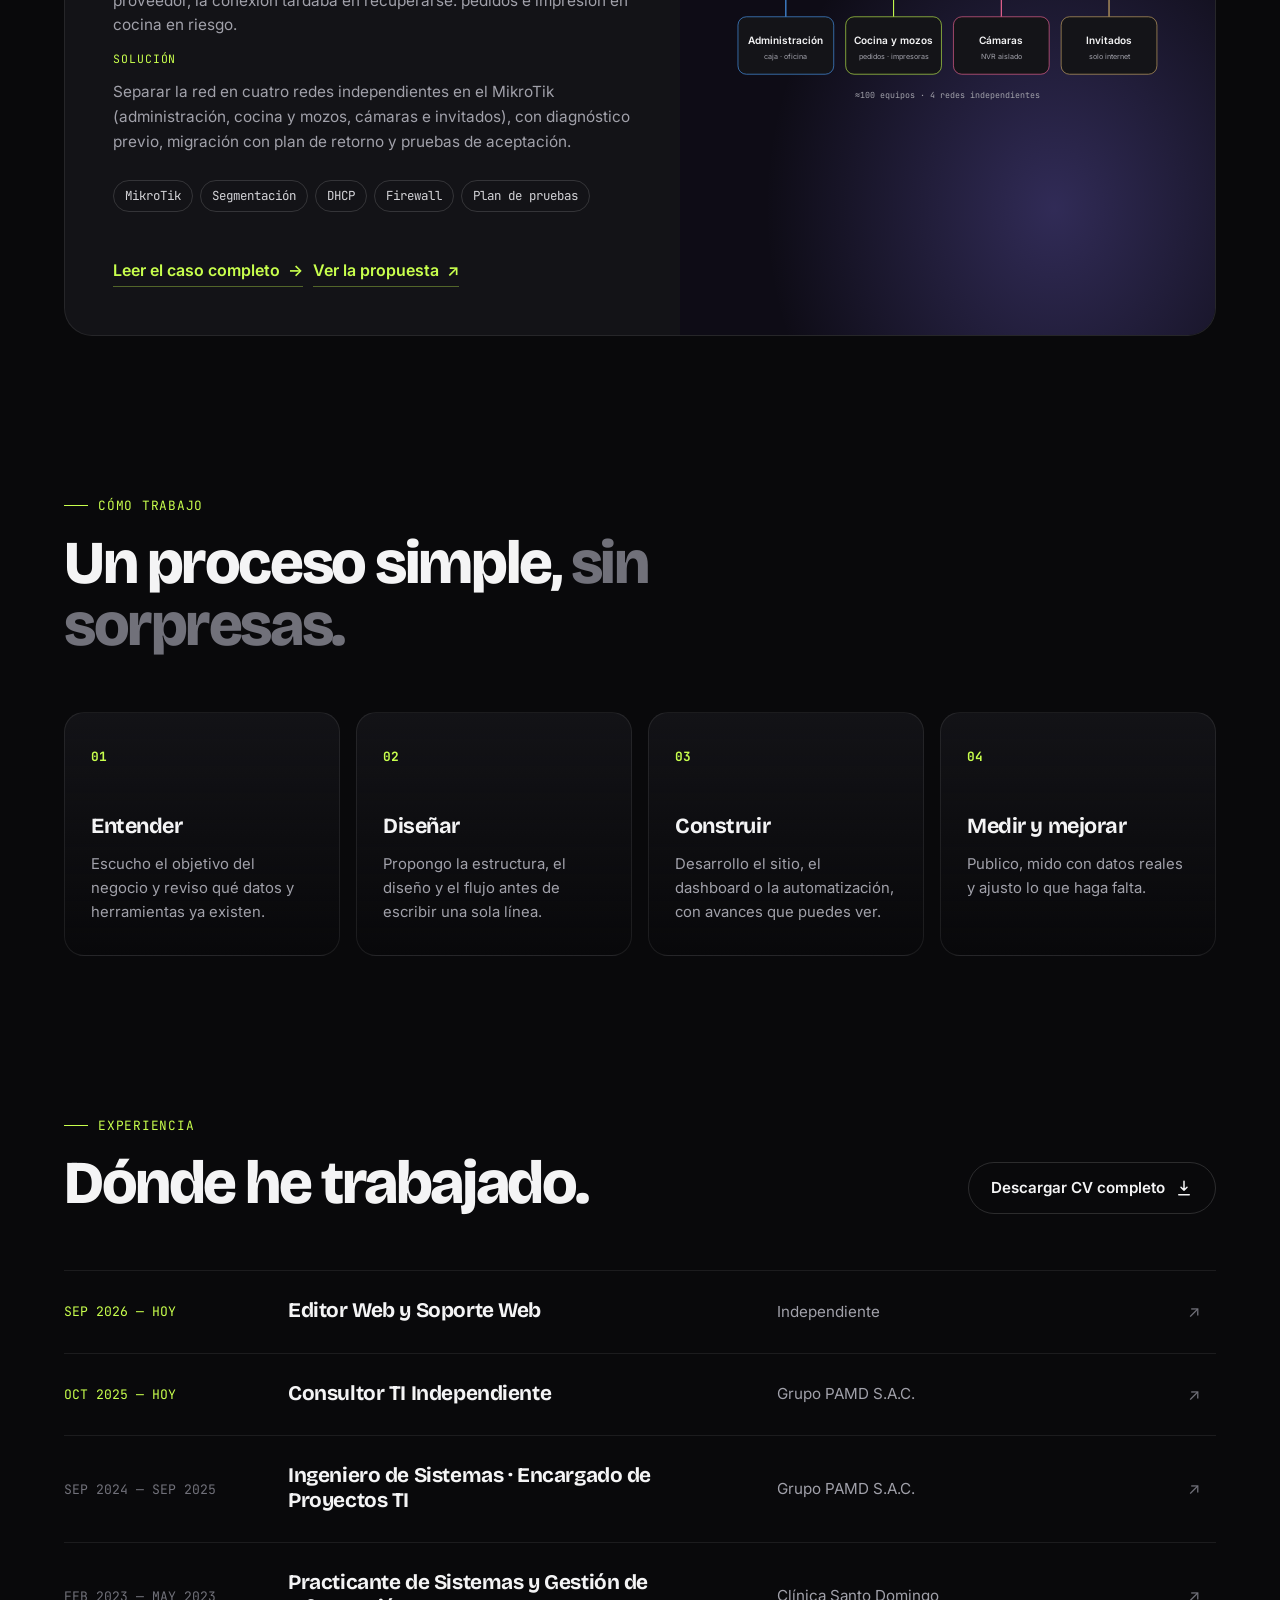
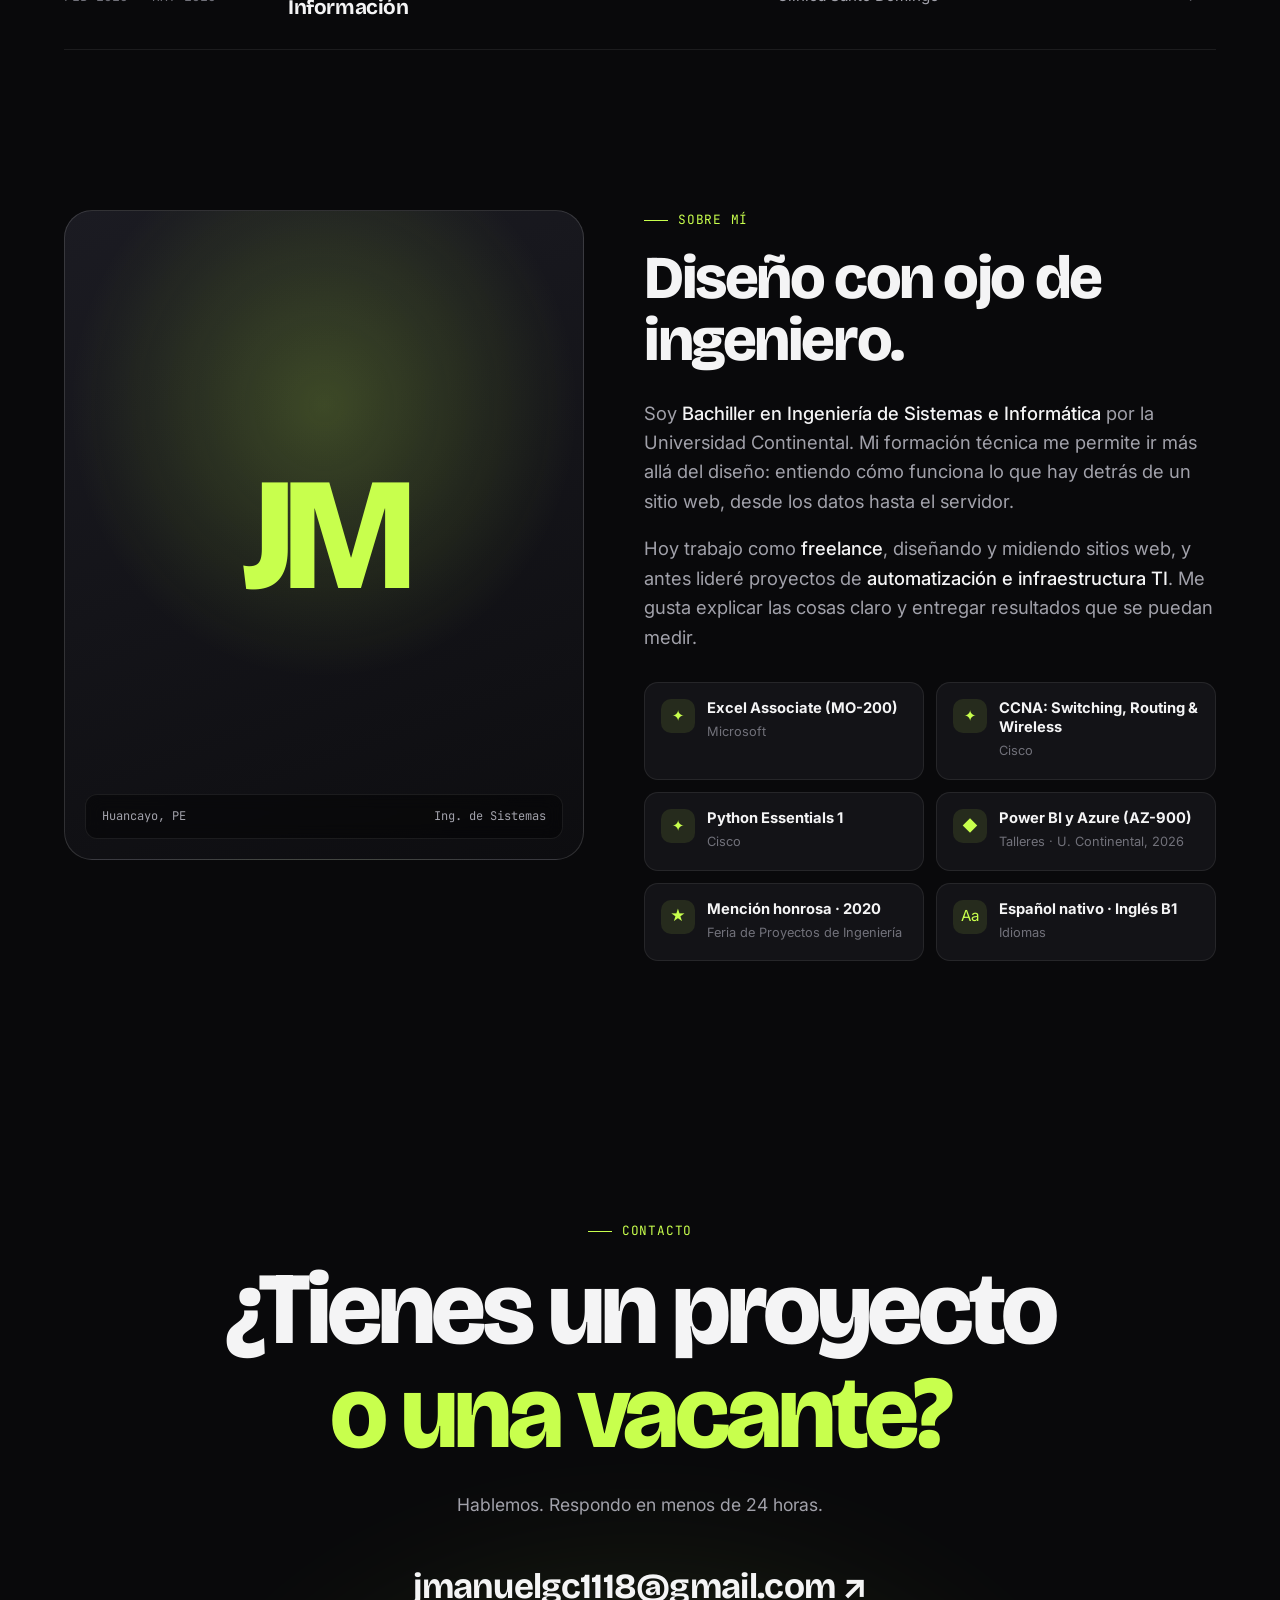
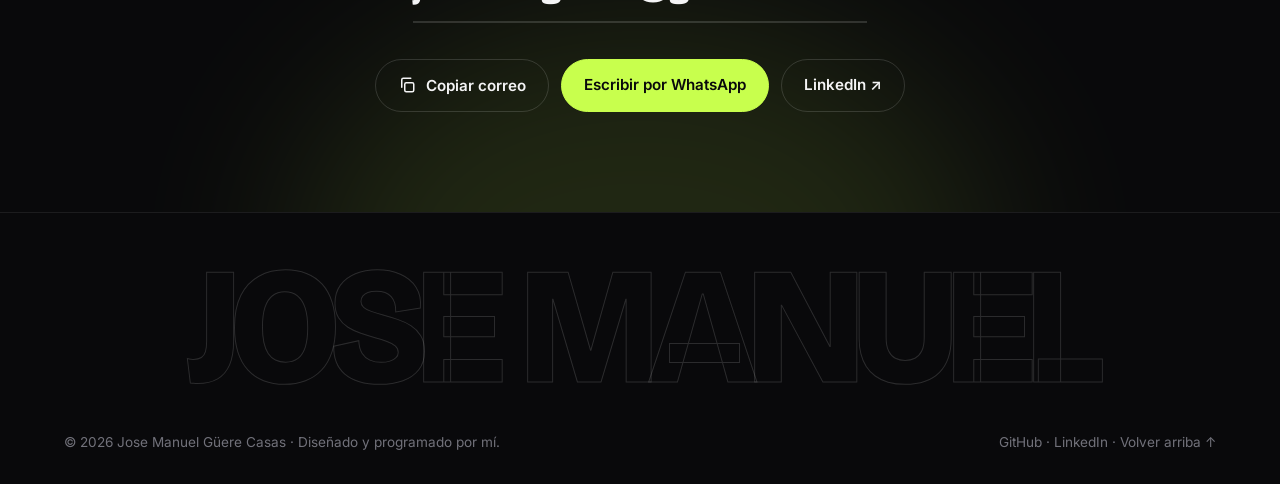
==== commit 27fd08ab: "CV y portafolio: nuevo enlace de LinkedIn, puesto Editor Web y Soporte Web, fecha de la clínica Co-A" ====
--- a/index.html
+++ b/index.html
@@ -334,7 +334,7 @@
         </a>
       </div>
       <div class="socials">
-        <a href="https://www.linkedin.com/in/jose-manuel-g-a09b90237/" target="_blank" rel="noopener" aria-label="LinkedIn"><svg viewBox="0 0 24 24" fill="currentColor"><path d="M4.98 3.5a2.5 2.5 0 1 1 0 5 2.5 2.5 0 0 1 0-5ZM3 9.5h4V21H3V9.5Zm6.5 0h3.8v1.6h.06c.53-1 1.83-2.06 3.77-2.06 4.03 0 4.77 2.65 4.77 6.1V21h-4v-5.1c0-1.22-.02-2.78-1.7-2.78-1.7 0-1.96 1.33-1.96 2.7V21h-4V9.5Z"/></svg></a>
+        <a href="https://www.linkedin.com/in/jose-manuel-gc1118/" target="_blank" rel="noopener" aria-label="LinkedIn"><svg viewBox="0 0 24 24" fill="currentColor"><path d="M4.98 3.5a2.5 2.5 0 1 1 0 5 2.5 2.5 0 0 1 0-5ZM3 9.5h4V21H3V9.5Zm6.5 0h3.8v1.6h.06c.53-1 1.83-2.06 3.77-2.06 4.03 0 4.77 2.65 4.77 6.1V21h-4v-5.1c0-1.22-.02-2.78-1.7-2.78-1.7 0-1.96 1.33-1.96 2.7V21h-4V9.5Z"/></svg></a>
         <a href="https://github.com/JGuere2811" target="_blank" rel="noopener" aria-label="GitHub"><svg viewBox="0 0 24 24" fill="currentColor"><path d="M12 2a10 10 0 0 0-3.16 19.49c.5.09.68-.22.68-.48v-1.7c-2.78.6-3.37-1.34-3.37-1.34-.45-1.16-1.11-1.47-1.11-1.47-.91-.62.07-.6.07-.6 1 .07 1.53 1.03 1.53 1.03.9 1.52 2.34 1.08 2.91.83.09-.65.35-1.09.63-1.34-2.22-.25-4.55-1.11-4.55-4.94 0-1.09.39-1.98 1.03-2.68-.1-.25-.45-1.27.1-2.64 0 0 .84-.27 2.75 1.02a9.56 9.56 0 0 1 5 0c1.91-1.29 2.75-1.02 2.75-1.02.55 1.37.2 2.39.1 2.64.64.7 1.03 1.59 1.03 2.68 0 3.84-2.34 4.68-4.57 4.93.36.31.68.92.68 1.85v2.74c0 .27.18.58.69.48A10 10 0 0 0 12 2Z"/></svg></a>
         <a href="https://wa.me/51930889188" target="_blank" rel="noopener" aria-label="WhatsApp"><svg viewBox="0 0 24 24" fill="currentColor"><path d="M17.5 14.4c-.3-.15-1.75-.86-2.02-.96-.27-.1-.47-.15-.67.15-.2.3-.77.96-.94 1.16-.17.2-.35.22-.65.07-.3-.15-1.25-.46-2.38-1.47-.88-.79-1.47-1.76-1.65-2.06-.17-.3-.02-.46.13-.6.13-.14.3-.35.45-.52.15-.17.2-.3.3-.5.1-.2.05-.37-.02-.52-.08-.15-.67-1.62-.92-2.22-.24-.58-.49-.5-.67-.51h-.57c-.2 0-.52.07-.8.37-.27.3-1.04 1.02-1.04 2.48s1.07 2.88 1.22 3.08c.15.2 2.1 3.2 5.08 4.49.71.31 1.27.49 1.7.63.71.23 1.36.2 1.88.12.57-.09 1.75-.72 2-1.41.25-.7.25-1.29.17-1.41-.07-.13-.27-.2-.57-.35ZM12.04 21.8h-.01a9.8 9.8 0 0 1-5-1.37l-.36-.21-3.72.97.99-3.62-.23-.37A9.82 9.82 0 1 1 12.04 21.8Zm8.36-18.2A11.8 11.8 0 0 0 1.84 17.84L.16 24l6.3-1.65a11.8 11.8 0 0 0 5.58 1.42h.01A11.81 11.81 0 0 0 20.4 3.6Z"/></svg></a>
         <span style="margin-left:6px">Huancayo, Perú</span>
@@ -711,10 +711,10 @@
       </a>
     </div>
     <div class="xp">
-      <div class="row rv"><span class="when now">SEP 2026 — HOY</span><h3>Editor Web y Analista Digital</h3><span class="org">Freelance</span><span class="arr">↗</span></div>
+      <div class="row rv"><span class="when now">SEP 2026 — HOY</span><h3>Editor Web y Soporte Web</h3><span class="org">Independiente</span><span class="arr">↗</span></div>
       <div class="row rv"><span class="when now">OCT 2025 — HOY</span><h3>Consultor TI Independiente</h3><span class="org">Grupo PAMD S.A.C.</span><span class="arr">↗</span></div>
       <div class="row rv"><span class="when">SEP 2024 — SEP 2025</span><h3>Ingeniero de Sistemas · Encargado de Proyectos TI</h3><span class="org">Grupo PAMD S.A.C.</span><span class="arr">↗</span></div>
-      <div class="row rv"><span class="when">FEB 2023 — ABR 2023</span><h3>Practicante de Sistemas y Gestión de Información</h3><span class="org">Clínica Santo Domingo</span><span class="arr">↗</span></div>
+      <div class="row rv"><span class="when">FEB 2023 — MAY 2023</span><h3>Practicante de Sistemas y Gestión de Información</h3><span class="org">Clínica Santo Domingo</span><span class="arr">↗</span></div>
     </div>
   </div>
 </section>
@@ -756,7 +756,7 @@
         <svg viewBox="0 0 24 24" fill="none" stroke="currentColor" stroke-width="2" stroke-linecap="round" stroke-linejoin="round"><rect x="9" y="9" width="12" height="12" rx="2"/><path d="M5 15V5a2 2 0 0 1 2-2h10"/></svg>Copiar correo
       </button>
       <a class="btn lime" href="https://wa.me/51930889188" target="_blank" rel="noopener">Escribir por WhatsApp</a>
-      <a class="btn" href="https://www.linkedin.com/in/jose-manuel-g-a09b90237/" target="_blank" rel="noopener">LinkedIn ↗</a>
+      <a class="btn" href="https://www.linkedin.com/in/jose-manuel-gc1118/" target="_blank" rel="noopener">LinkedIn ↗</a>
     </div>
   </div>
 </section>
@@ -767,7 +767,7 @@
     <div class="bigname">JOSE MANUEL</div>
     <div class="foot">
       <span>© <span id="y"></span> Jose Manuel Güere Casas · Diseñado y programado por mí.</span>
-      <span><a href="https://github.com/JGuere2811" target="_blank" rel="noopener">GitHub</a> · <a href="https://www.linkedin.com/in/jose-manuel-g-a09b90237/" target="_blank" rel="noopener">LinkedIn</a> · <a href="#top">Volver arriba ↑</a></span>
+      <span><a href="https://github.com/JGuere2811" target="_blank" rel="noopener">GitHub</a> · <a href="https://www.linkedin.com/in/jose-manuel-gc1118/" target="_blank" rel="noopener">LinkedIn</a> · <a href="#top">Volver arriba ↑</a></span>
     </div>
   </div>
 </footer>
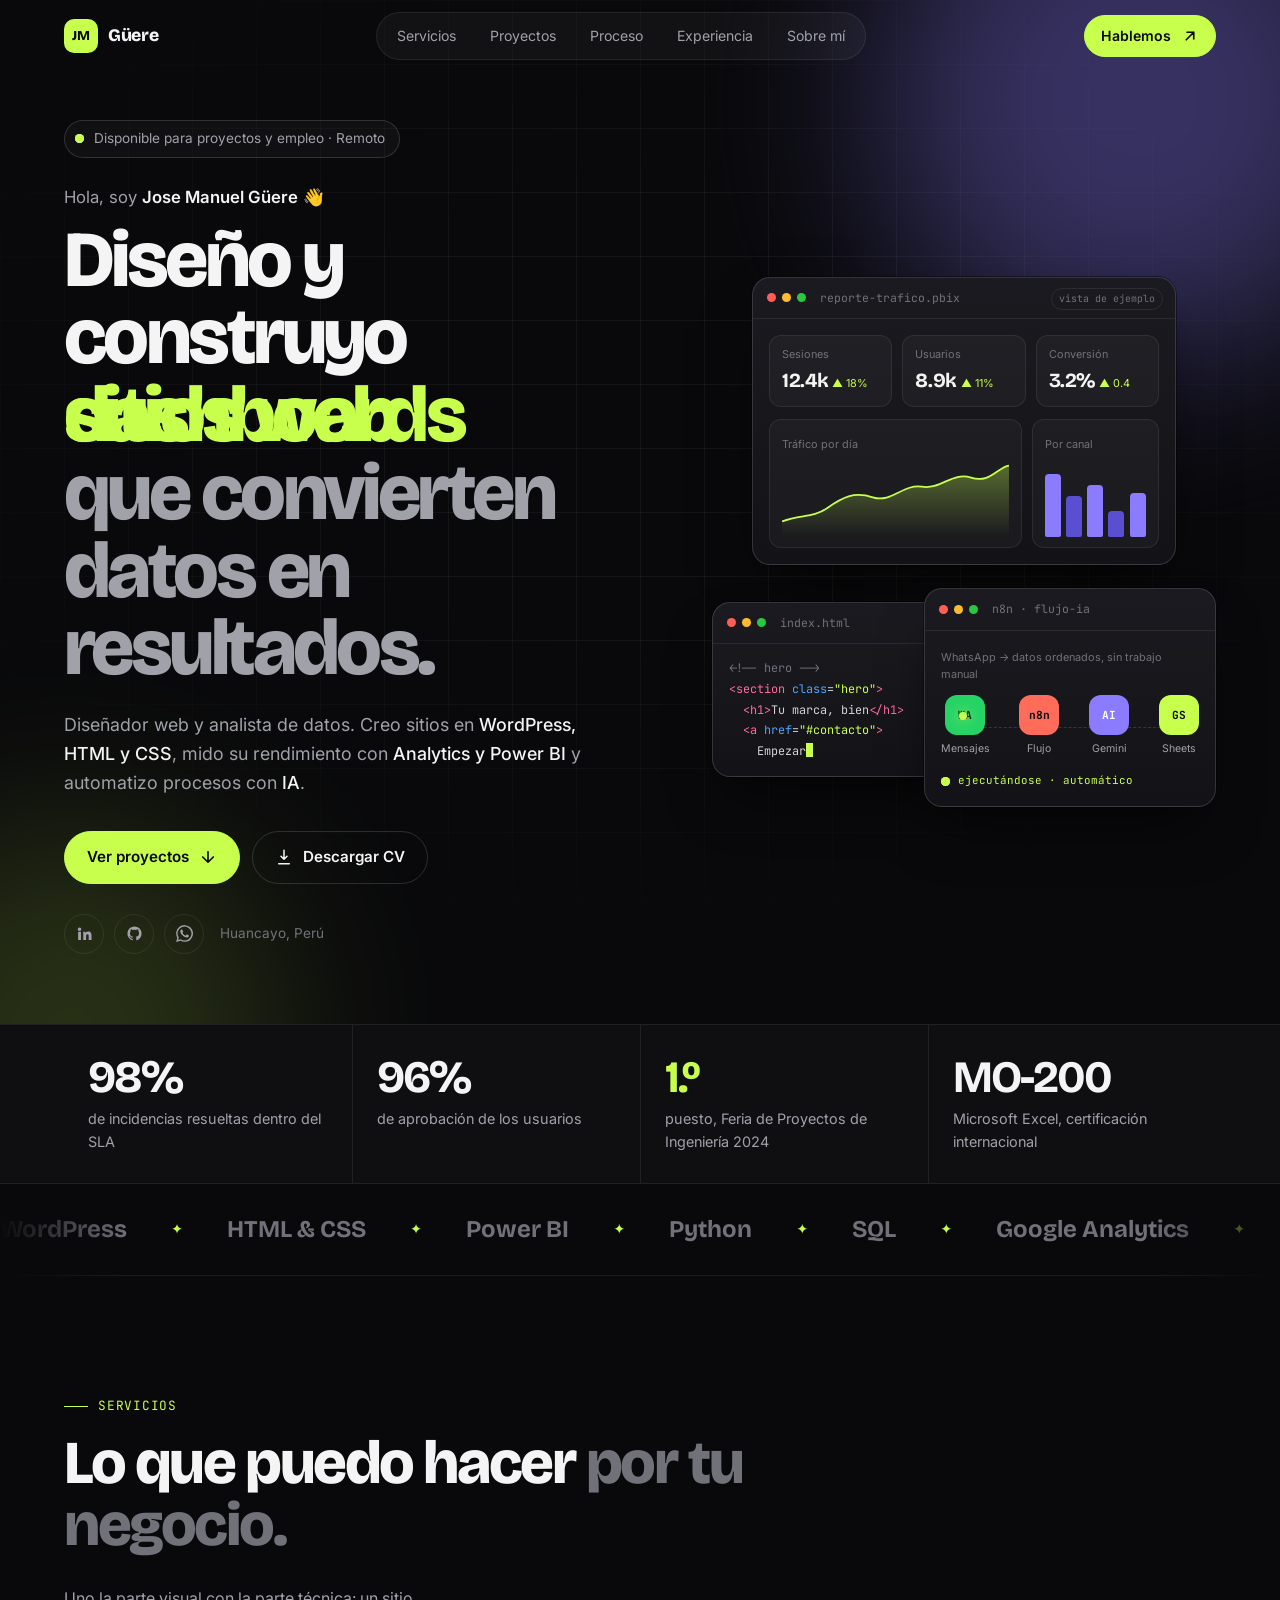
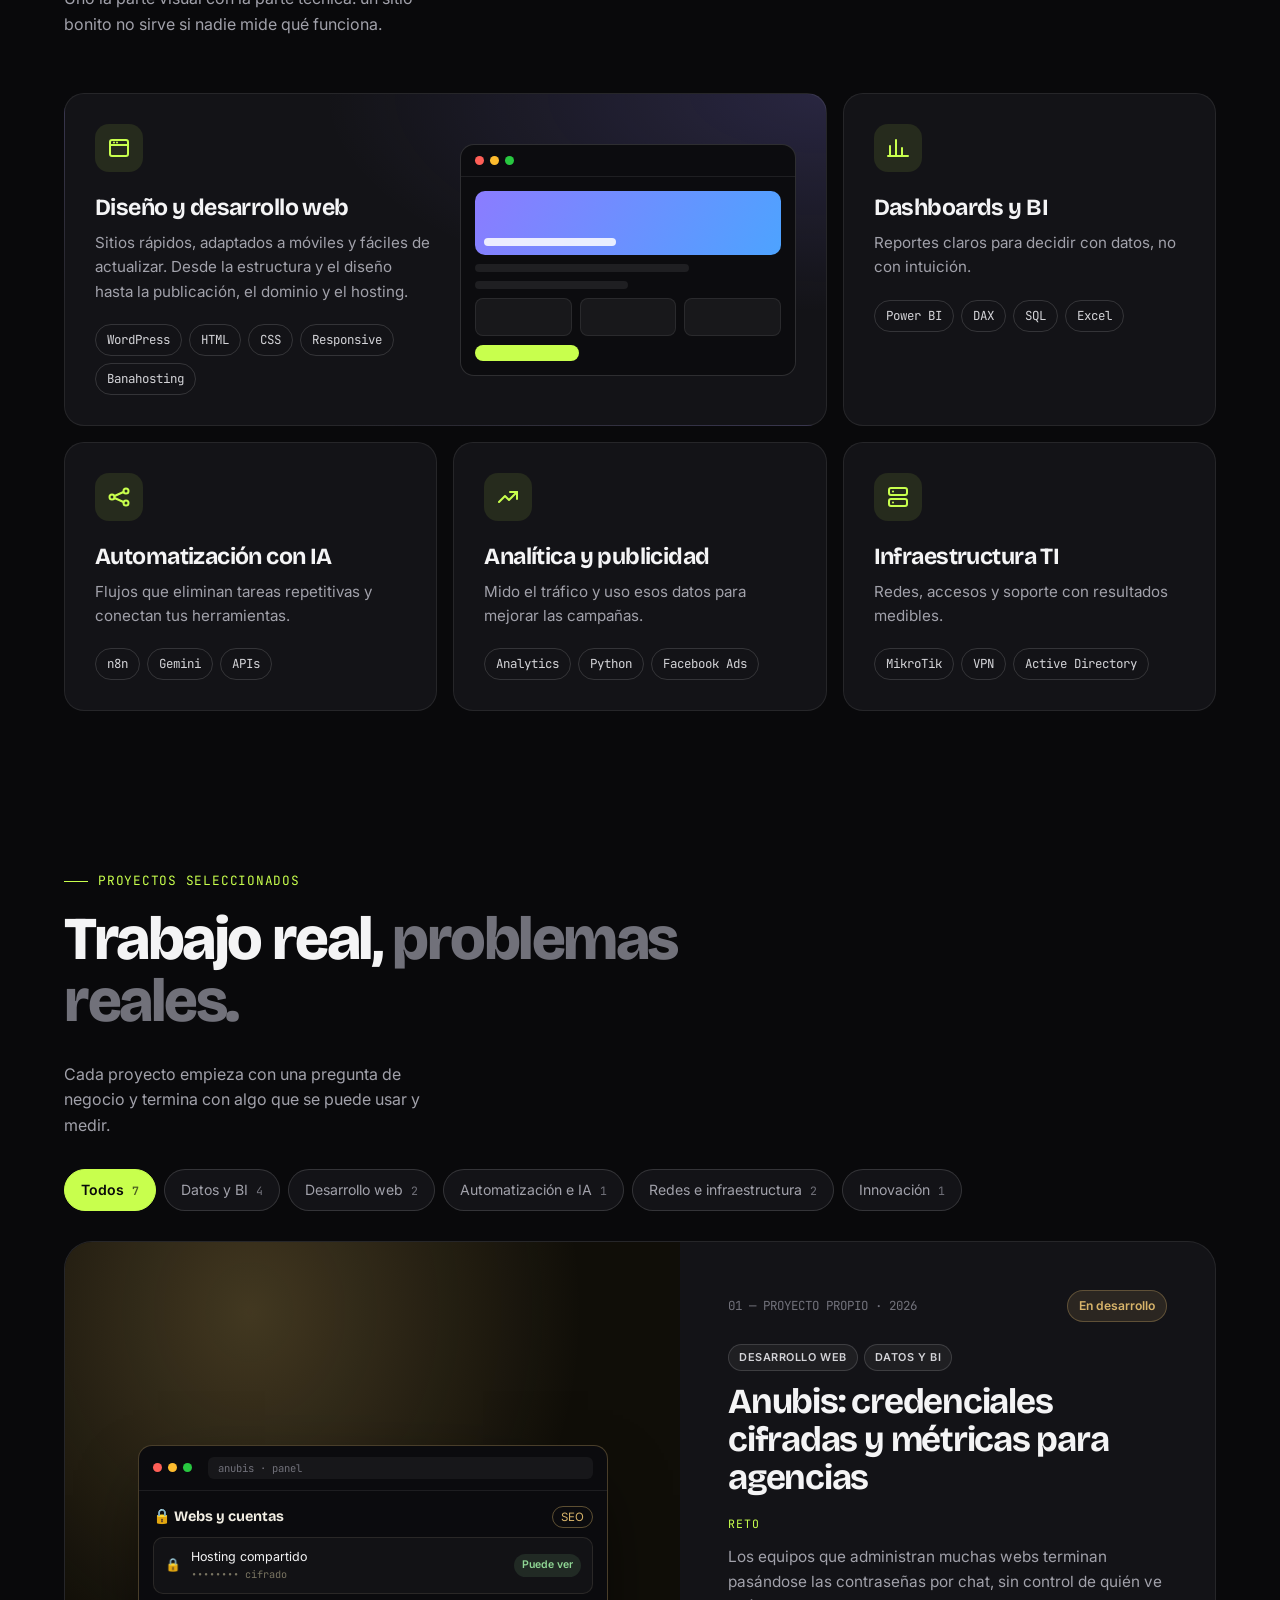
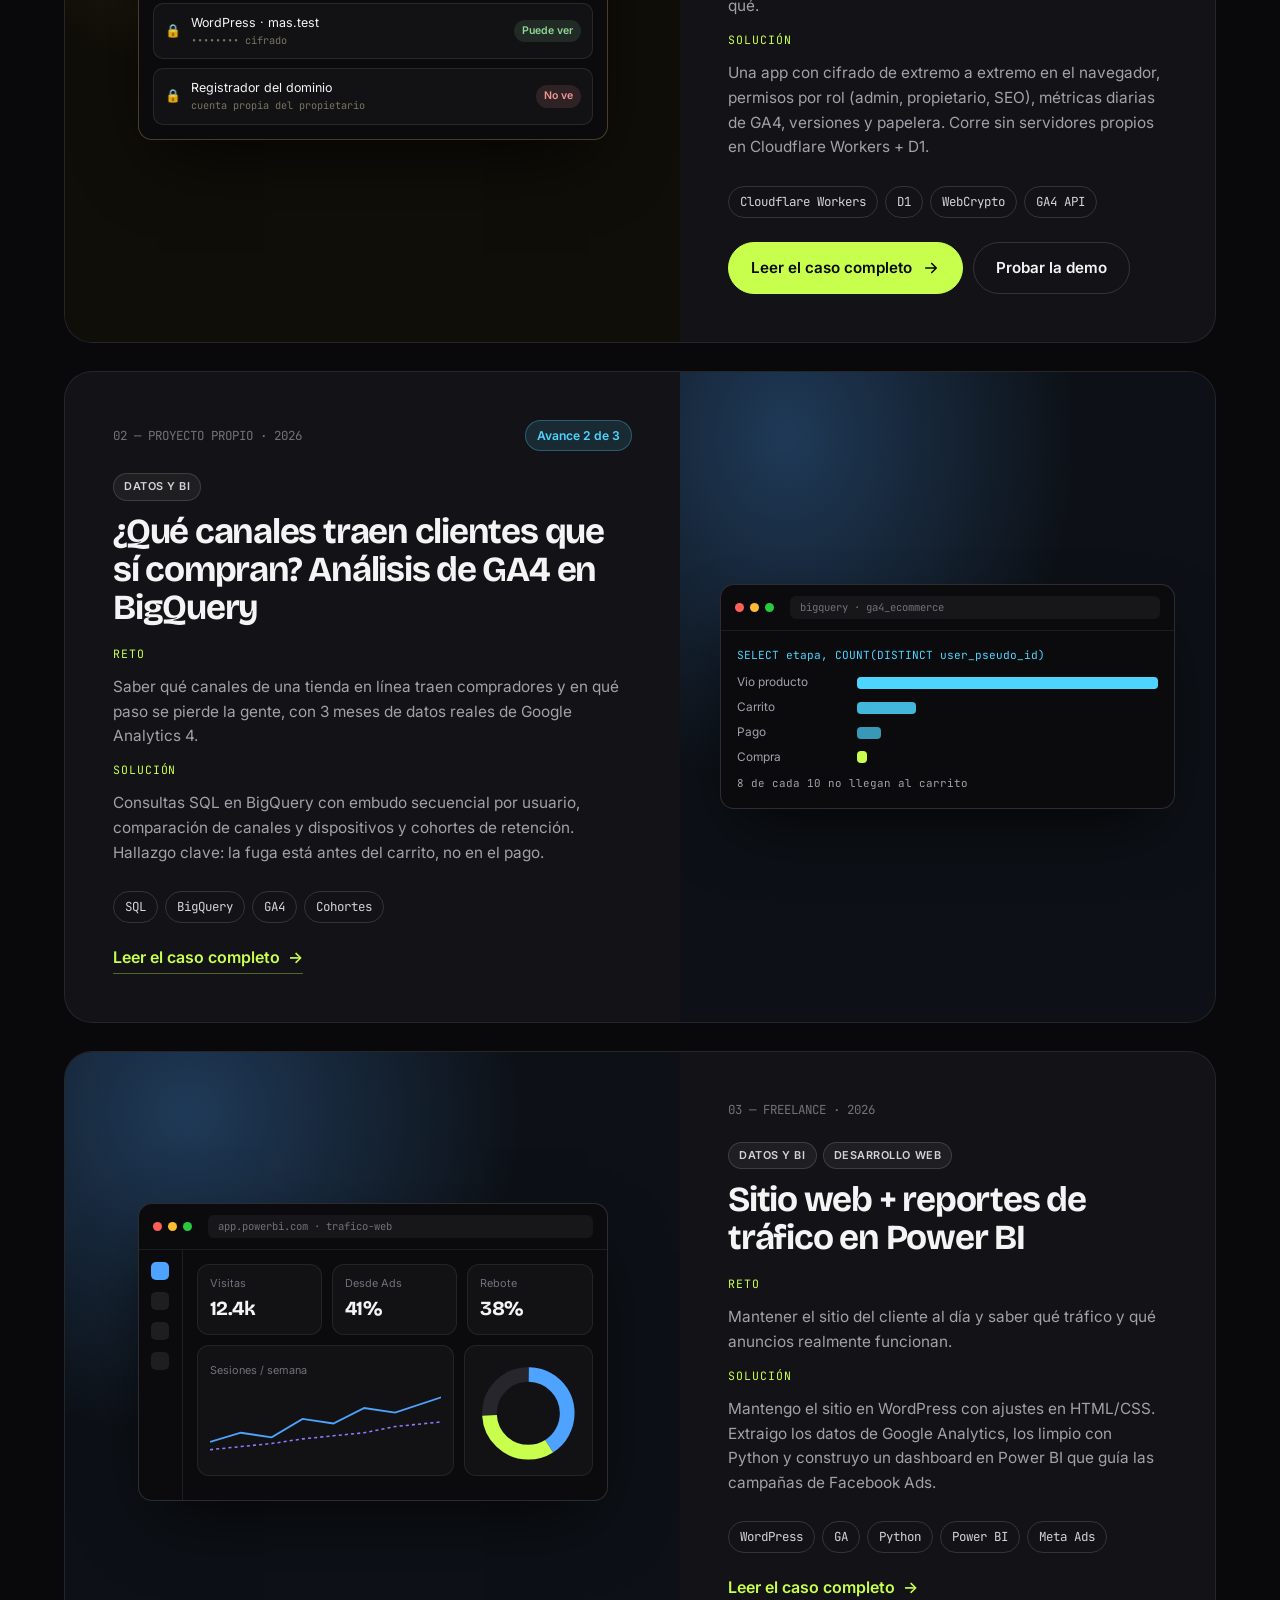
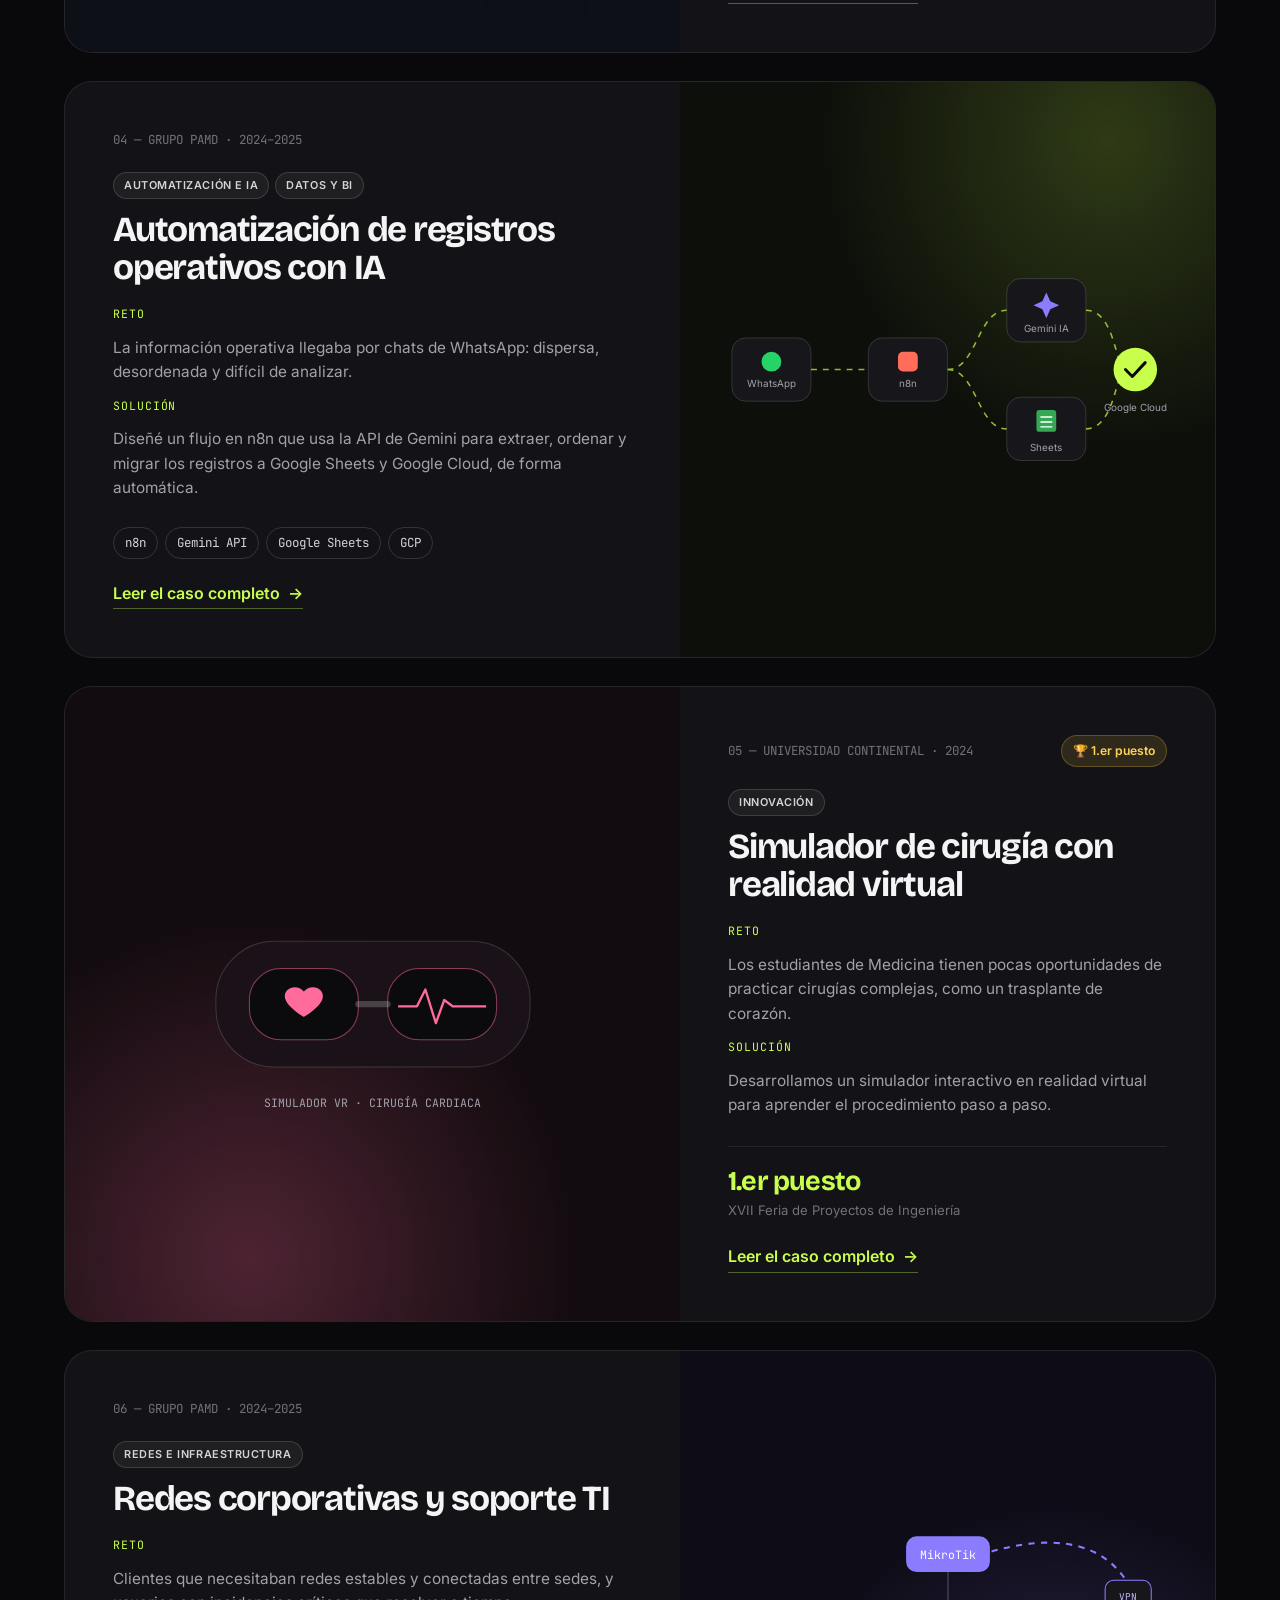
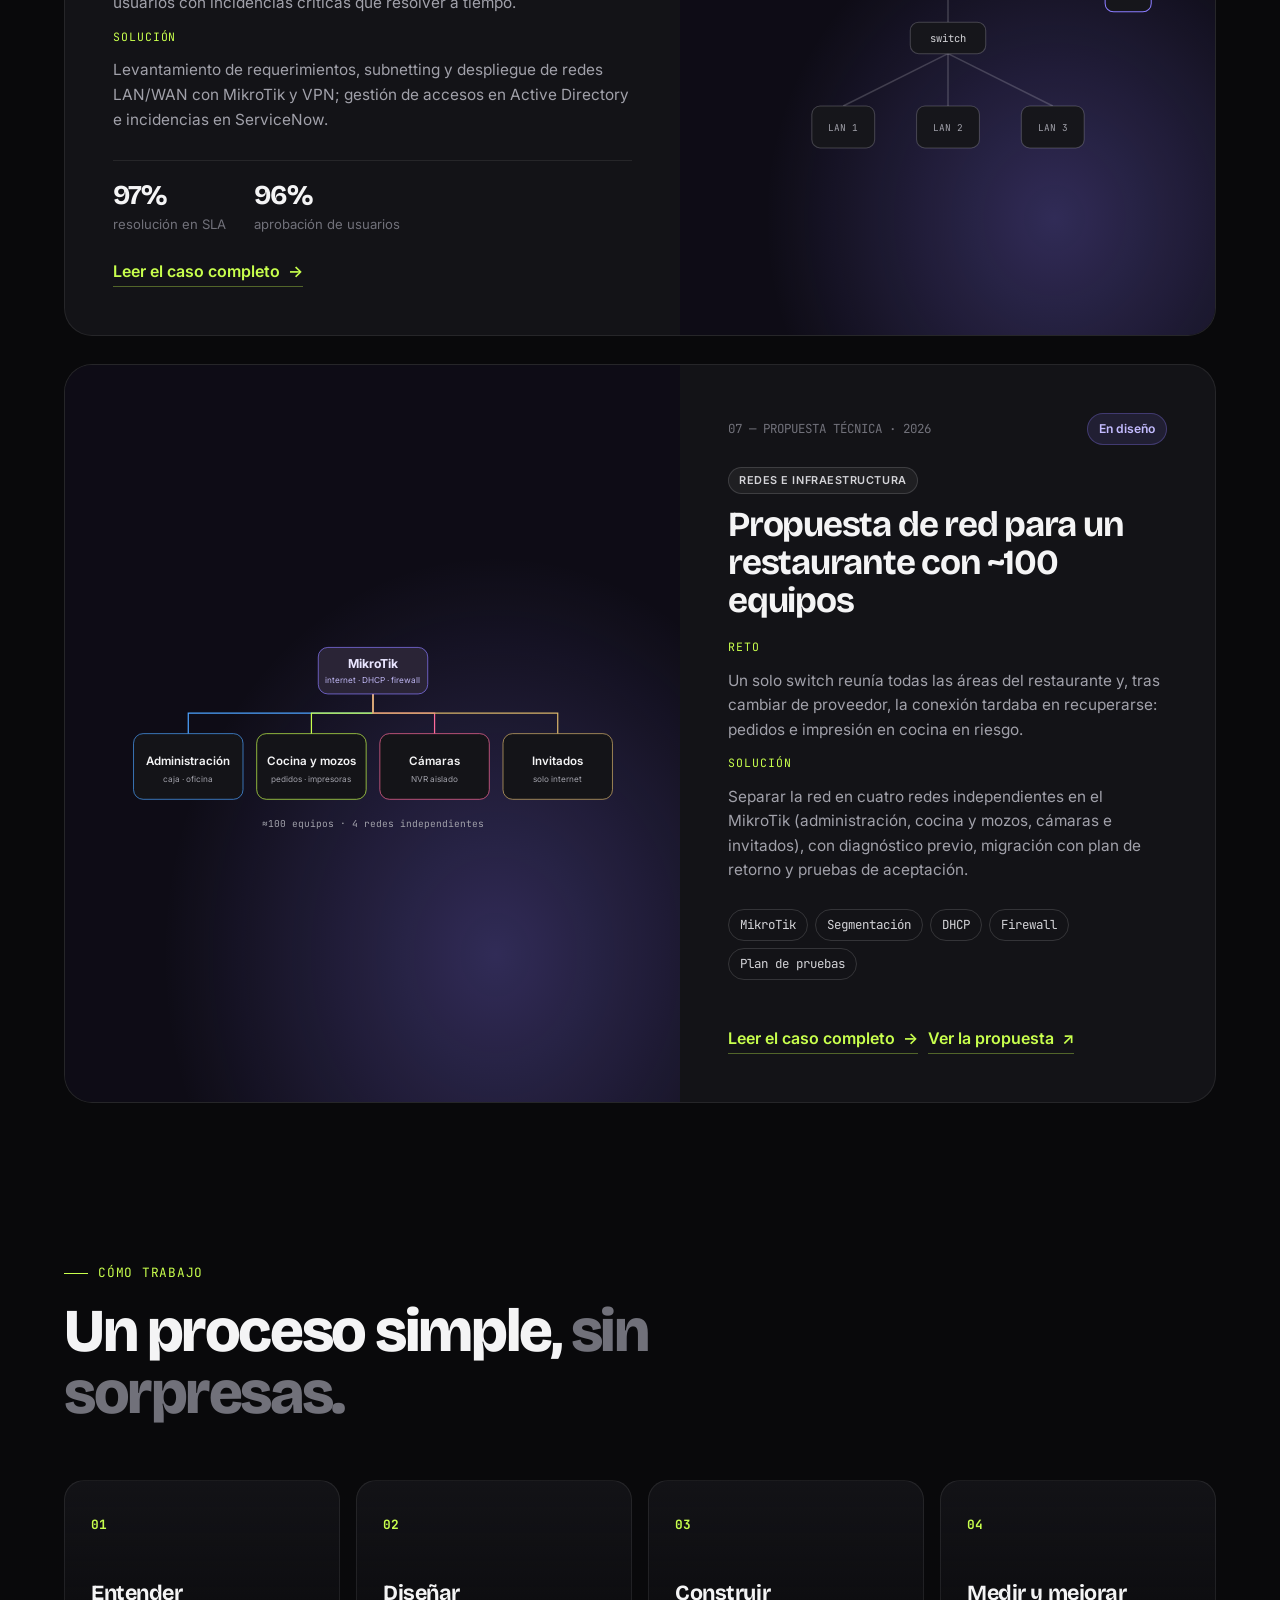
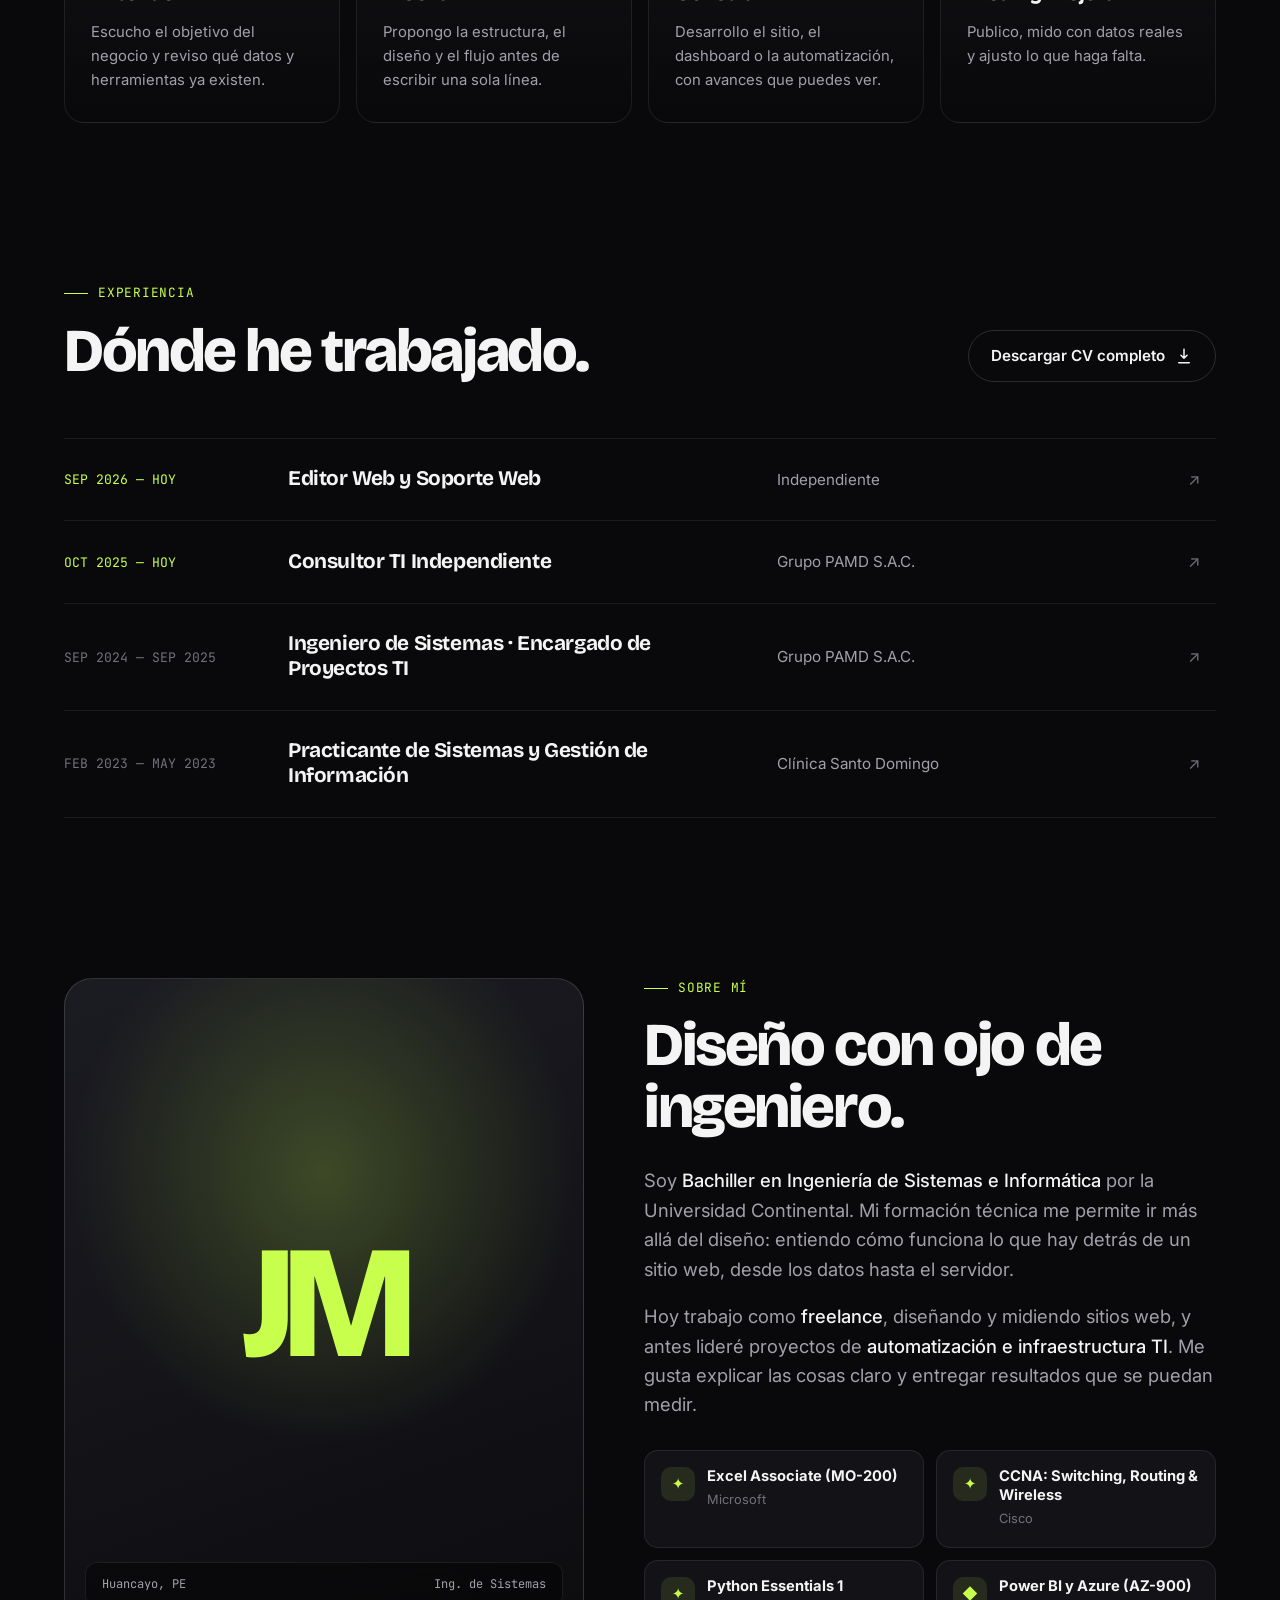
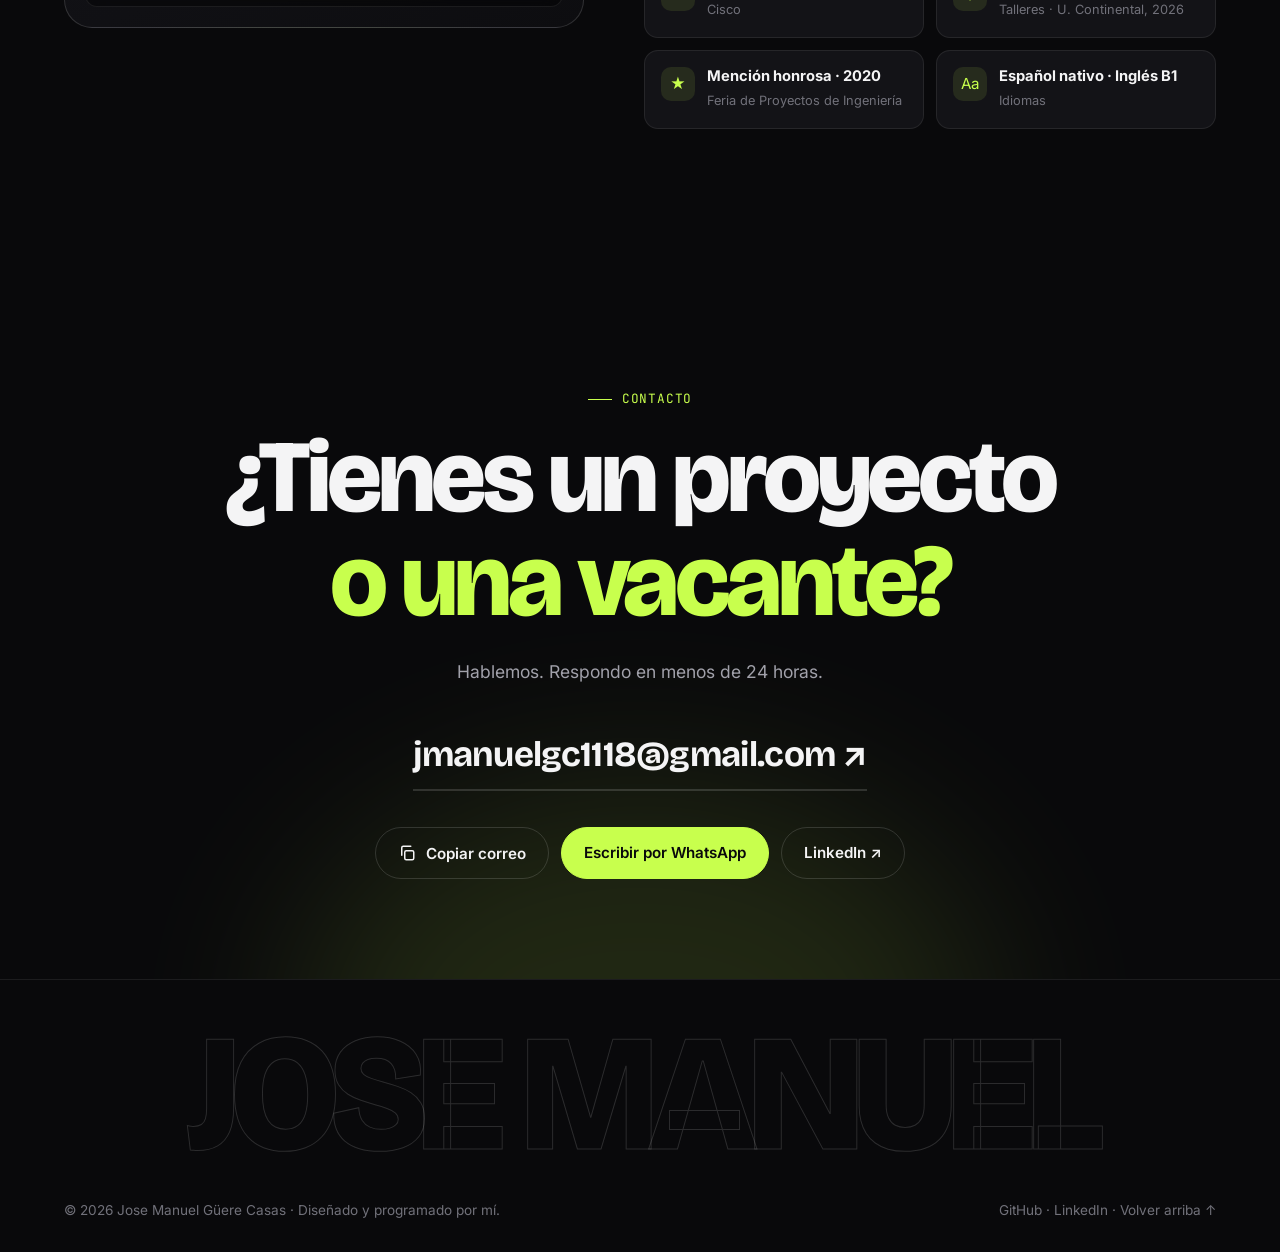
==== commit ba7cb626: "Proyectos: análisis de GA4 en BigQuery (tarjeta y caso de estudio) Co-Authored-By: Claude Opus 5.5 <" ====
--- a/index.html
+++ b/index.html
@@ -478,8 +478,8 @@
     </div>
 
     <div class="filtro-proyectos rv" role="group" aria-label="Filtrar proyectos por categoría">
-      <button type="button" class="activo" aria-pressed="true" data-filtro="todos">Todos <span>6</span></button>
-      <button type="button" aria-pressed="false" data-filtro="datos">Datos y BI <span>3</span></button>
+      <button type="button" class="activo" aria-pressed="true" data-filtro="todos">Todos <span>7</span></button>
+      <button type="button" aria-pressed="false" data-filtro="datos">Datos y BI <span>4</span></button>
       <button type="button" aria-pressed="false" data-filtro="web">Desarrollo web <span>2</span></button>
       <button type="button" aria-pressed="false" data-filtro="automatizacion">Automatización e IA <span>1</span></button>
       <button type="button" aria-pressed="false" data-filtro="redes">Redes e infraestructura <span>2</span></button>
@@ -514,6 +514,36 @@
             </a>
             <a href="anubis.html" class="btn">Probar la demo</a>
           </div>
+        </div>
+      </article>
+
+      <!-- GA4 BigQuery -->
+      <article class="case rv" data-cat="datos">
+        <div class="visual v1">
+          <div class="browser">
+            <div class="bar"><i></i><i></i><i></i><span class="url">bigquery · ga4_ecommerce</span></div>
+            <div style="padding:16px;display:grid;gap:8px;font-size:.74rem;color:#a1a1aa">
+              <code style="font-family:var(--mono);color:#4dd4ff;font-size:.7rem">SELECT etapa, COUNT(DISTINCT user_pseudo_id)</code>
+              <div style="display:grid;grid-template-columns:110px 1fr;gap:6px 10px;align-items:center">
+                <span>Vio producto</span><i style="height:12px;border-radius:4px;background:#4dd4ff;width:100%"></i>
+                <span>Carrito</span><i style="height:12px;border-radius:4px;background:#4dd4ff;opacity:.85;width:19.7%"></i>
+                <span>Pago</span><i style="height:12px;border-radius:4px;background:#4dd4ff;opacity:.7;width:8%"></i>
+                <span>Compra</span><i style="height:12px;border-radius:4px;background:#c8ff4d;width:3.2%"></i>
+              </div>
+              <span style="font-family:var(--mono);font-size:.68rem">8 de cada 10 no llegan al carrito</span>
+            </div>
+          </div>
+        </div>
+        <div class="info">
+          <div class="meta"><span>02 — PROYECTO PROPIO · 2026</span><span class="award" style="background:rgba(77,212,255,.12);color:#4dd4ff;border-color:rgba(77,212,255,.3)">Avance 2 de 3</span></div>
+          <div class="cats"><span>Datos y BI</span></div>
+          <h3>¿Qué canales traen clientes que sí compran? Análisis de GA4 en BigQuery</h3>
+          <dl>
+            <dt>Reto</dt><dd>Saber qué canales de una tienda en línea traen compradores y en qué paso se pierde la gente, con 3 meses de datos reales de Google Analytics 4.</dd>
+            <dt>Solución</dt><dd>Consultas SQL en BigQuery con embudo secuencial por usuario, comparación de canales y dispositivos y cohortes de retención. Hallazgo clave: la fuga está antes del carrito, no en el pago.</dd>
+          </dl>
+          <div class="chips"><span class="chip">SQL</span><span class="chip">BigQuery</span><span class="chip">GA4</span><span class="chip">Cohortes</span></div>
+          <a href="proyectos/analisis-ga4.html" class="leer">Leer el caso completo <span aria-hidden="true">→</span></a>
         </div>
       </article>
 
@@ -541,7 +571,7 @@
           </div>
         </div>
         <div class="info">
-          <div class="meta"><span>02 — FREELANCE · 2026</span></div>
+          <div class="meta"><span>03 — FREELANCE · 2026</span></div>
           <div class="cats"><span>Datos y BI</span><span>Desarrollo web</span></div>
           <h3>Sitio web + reportes de tráfico en Power BI</h3>
           <dl>
@@ -577,7 +607,7 @@
           </div>
         </div>
         <div class="info">
-          <div class="meta"><span>03 — GRUPO PAMD · 2024–2025</span></div>
+          <div class="meta"><span>04 — GRUPO PAMD · 2024–2025</span></div>
           <div class="cats"><span>Automatización e IA</span><span>Datos y BI</span></div>
           <h3>Automatización de registros operativos con IA</h3>
           <dl>
@@ -603,7 +633,7 @@
           </svg>
         </div>
         <div class="info">
-          <div class="meta"><span>04 — UNIVERSIDAD CONTINENTAL · 2024</span><span class="award">🏆 1.er puesto</span></div>
+          <div class="meta"><span>05 — UNIVERSIDAD CONTINENTAL · 2024</span><span class="award">🏆 1.er puesto</span></div>
           <div class="cats"><span>Innovación</span></div>
           <h3>Simulador de cirugía con realidad virtual</h3>
           <dl>
@@ -633,7 +663,7 @@
           </svg>
         </div>
         <div class="info">
-          <div class="meta"><span>05 — GRUPO PAMD · 2024–2025</span></div>
+          <div class="meta"><span>06 — GRUPO PAMD · 2024–2025</span></div>
           <div class="cats"><span>Redes e infraestructura</span></div>
           <h3>Redes corporativas y soporte TI</h3>
           <dl>
@@ -662,7 +692,7 @@
           </svg>
         </div>
         <div class="info">
-          <div class="meta"><span>06 — PROPUESTA TÉCNICA · 2026</span><span class="award" style="background:rgba(139,124,255,.12);color:#c4bcff;border-color:rgba(139,124,255,.3)">En diseño</span></div>
+          <div class="meta"><span>07 — PROPUESTA TÉCNICA · 2026</span><span class="award" style="background:rgba(139,124,255,.12);color:#c4bcff;border-color:rgba(139,124,255,.3)">En diseño</span></div>
           <div class="cats"><span>Redes e infraestructura</span></div>
           <h3>Propuesta de red para un restaurante con ~100 equipos</h3>
           <dl>
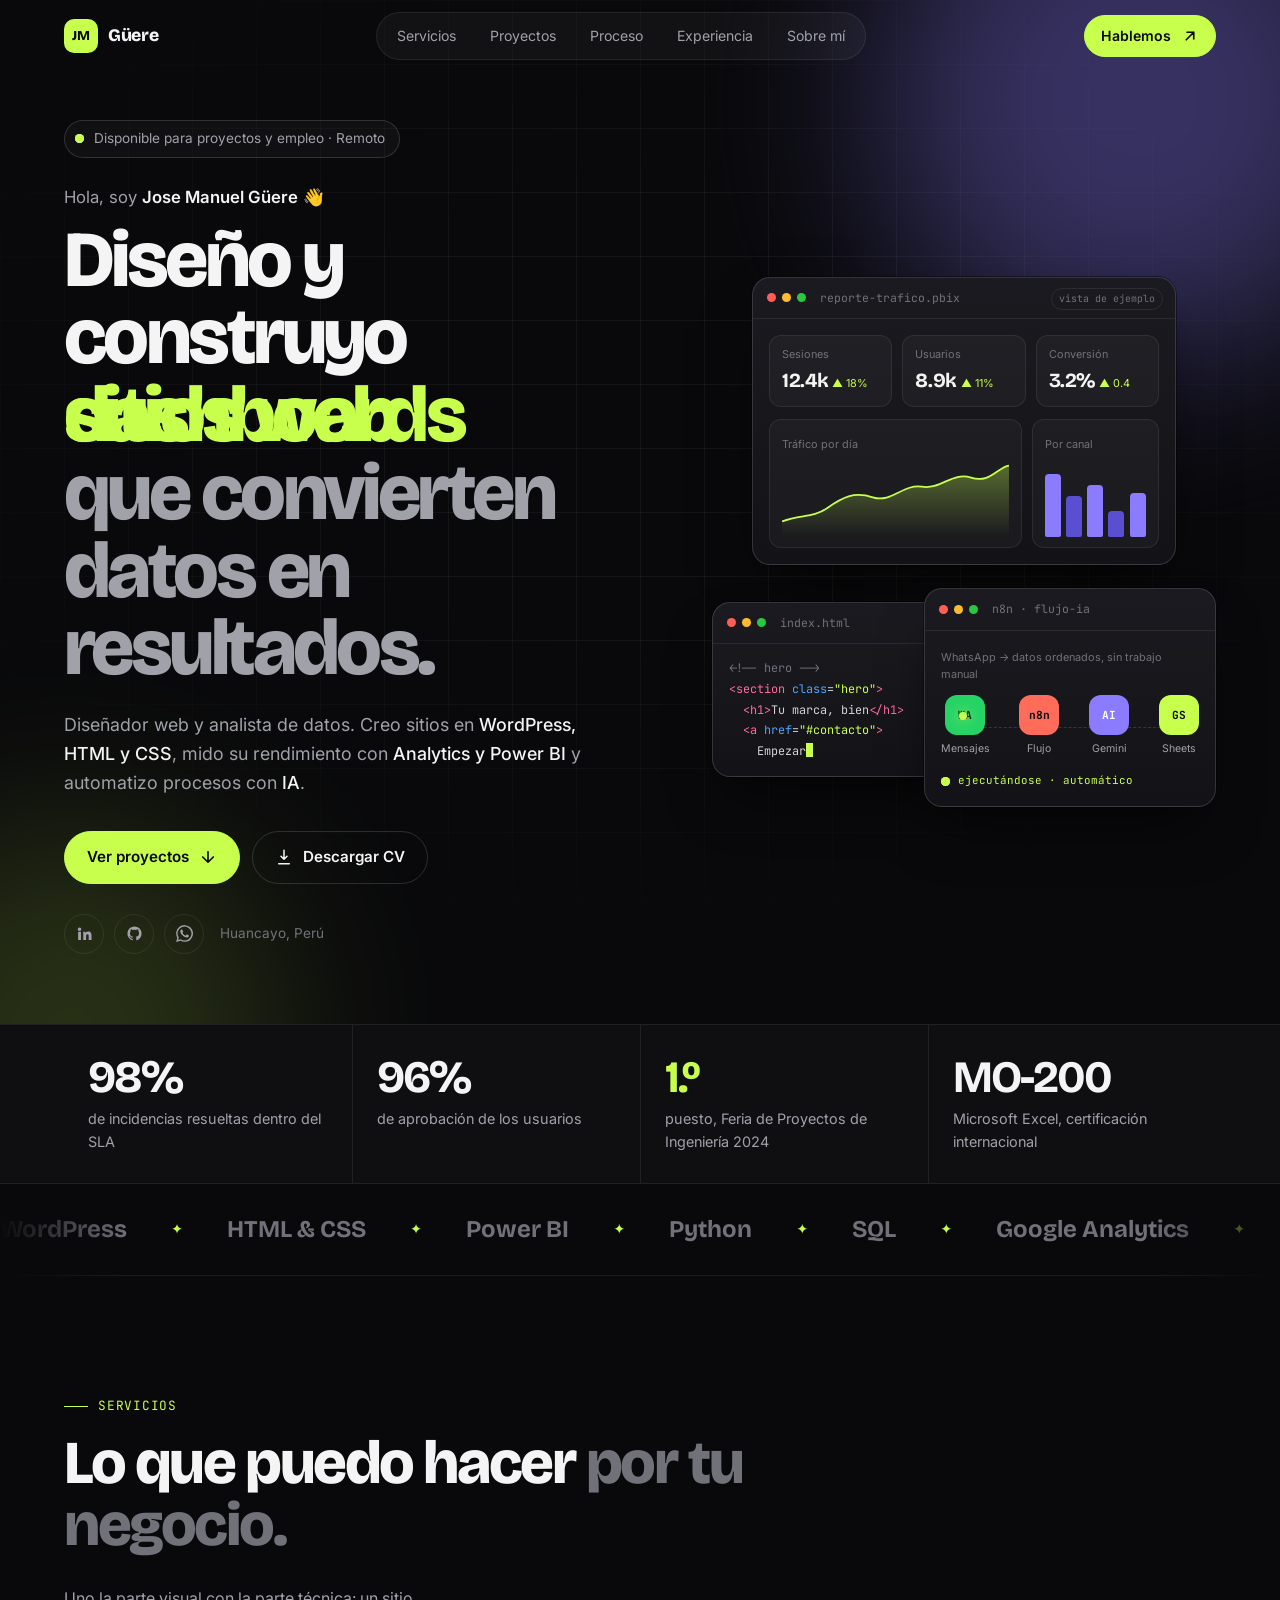
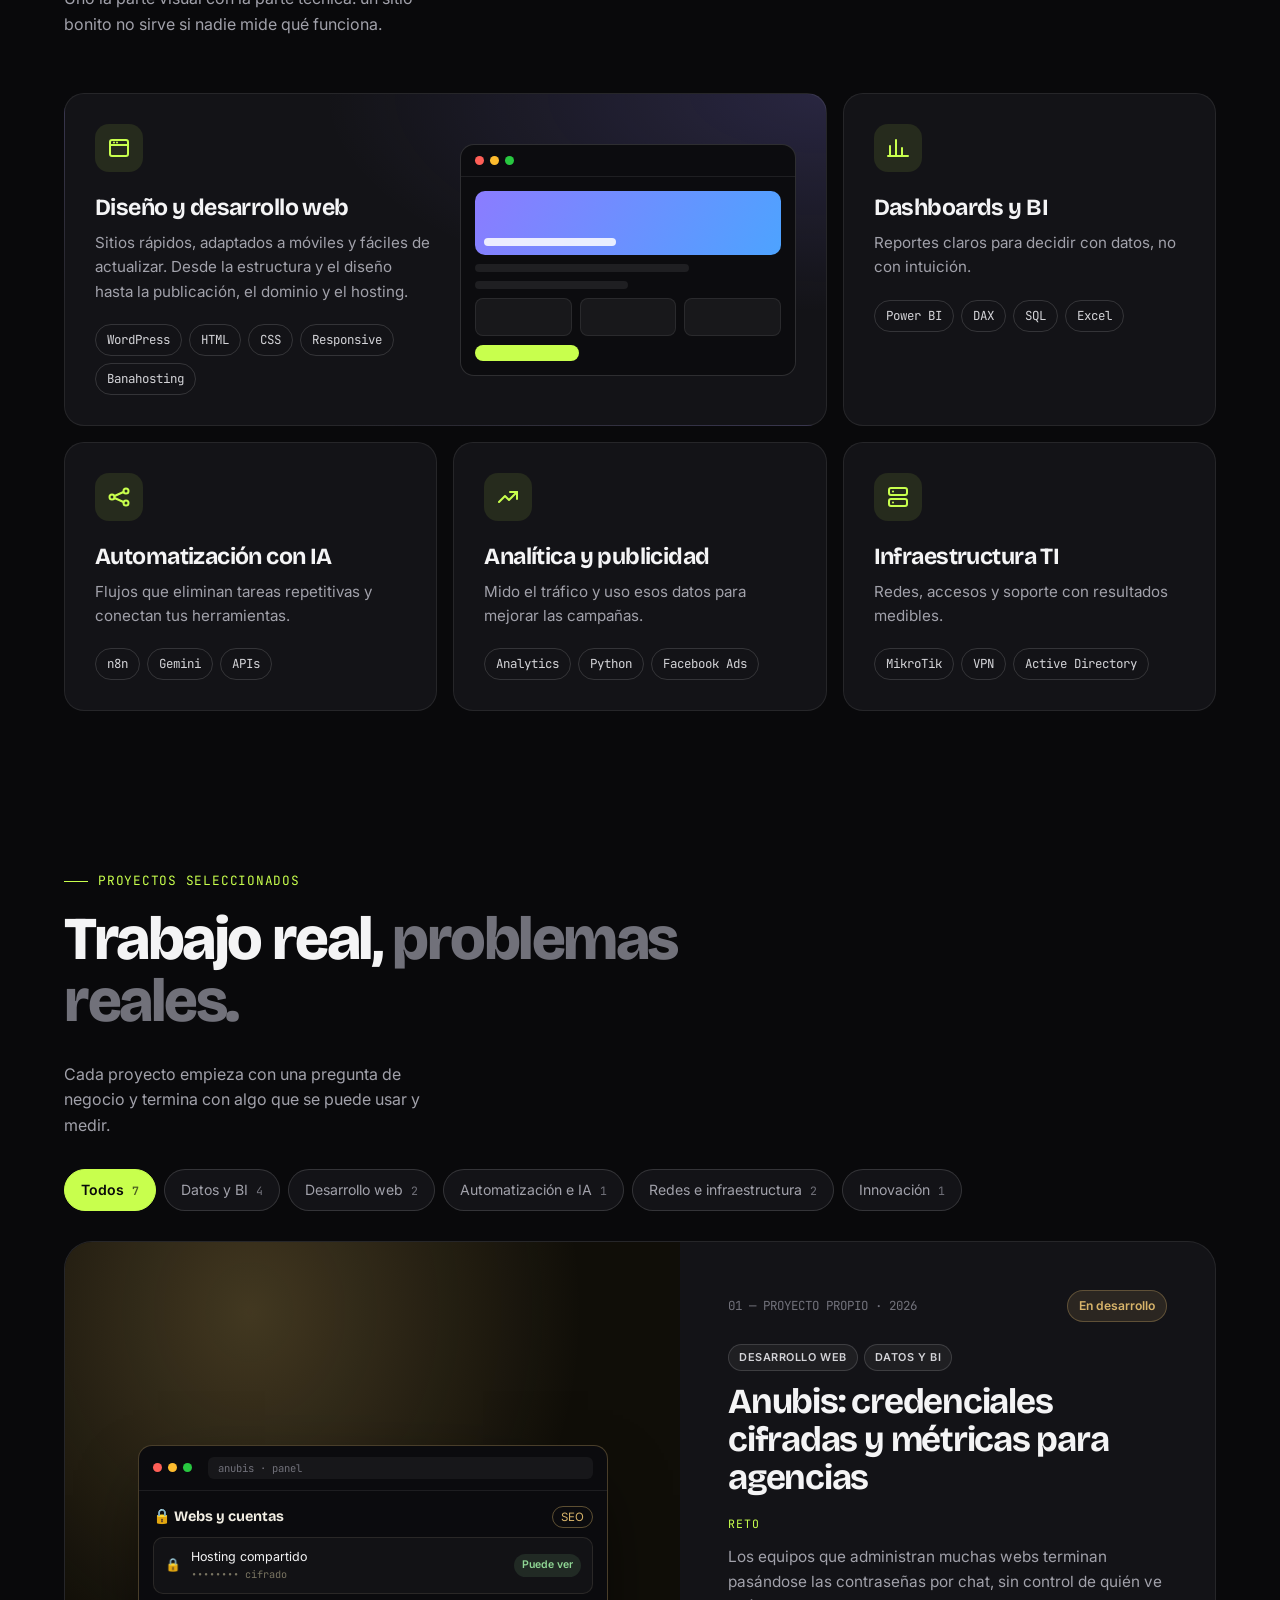
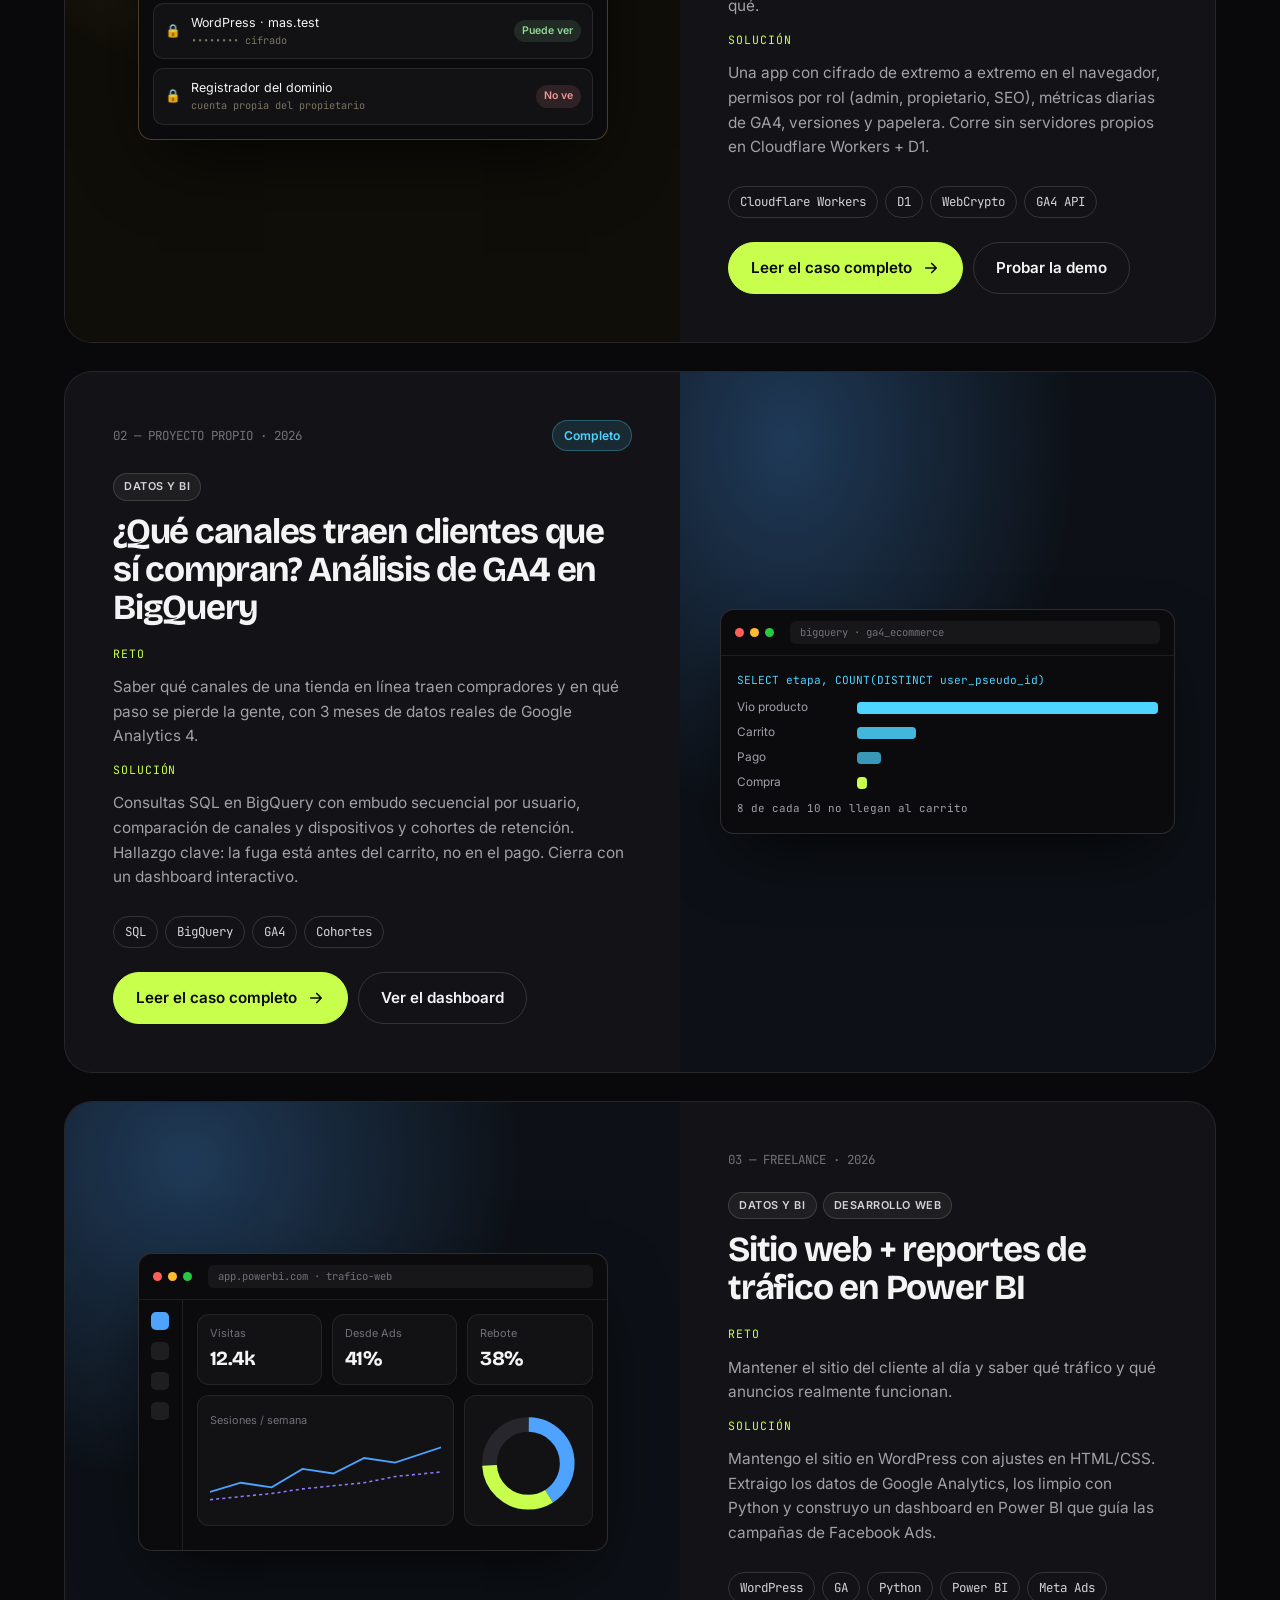
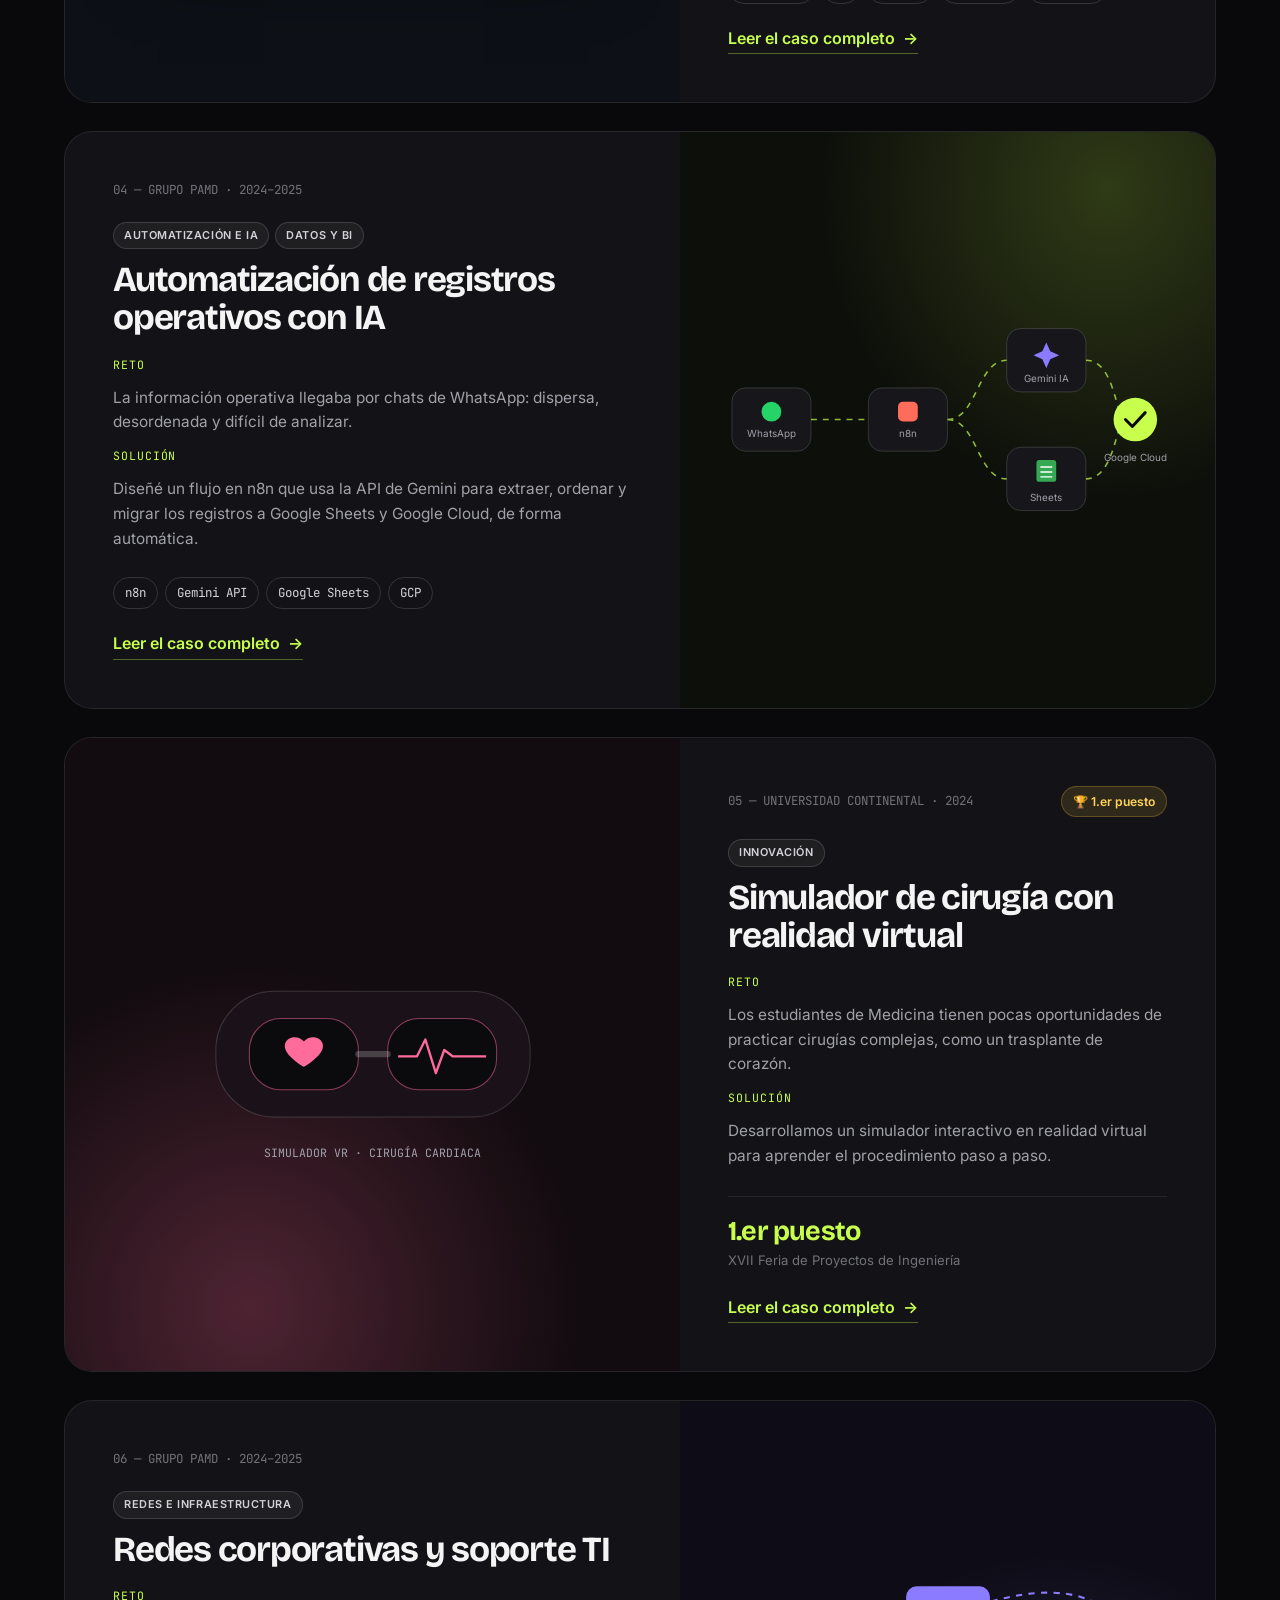
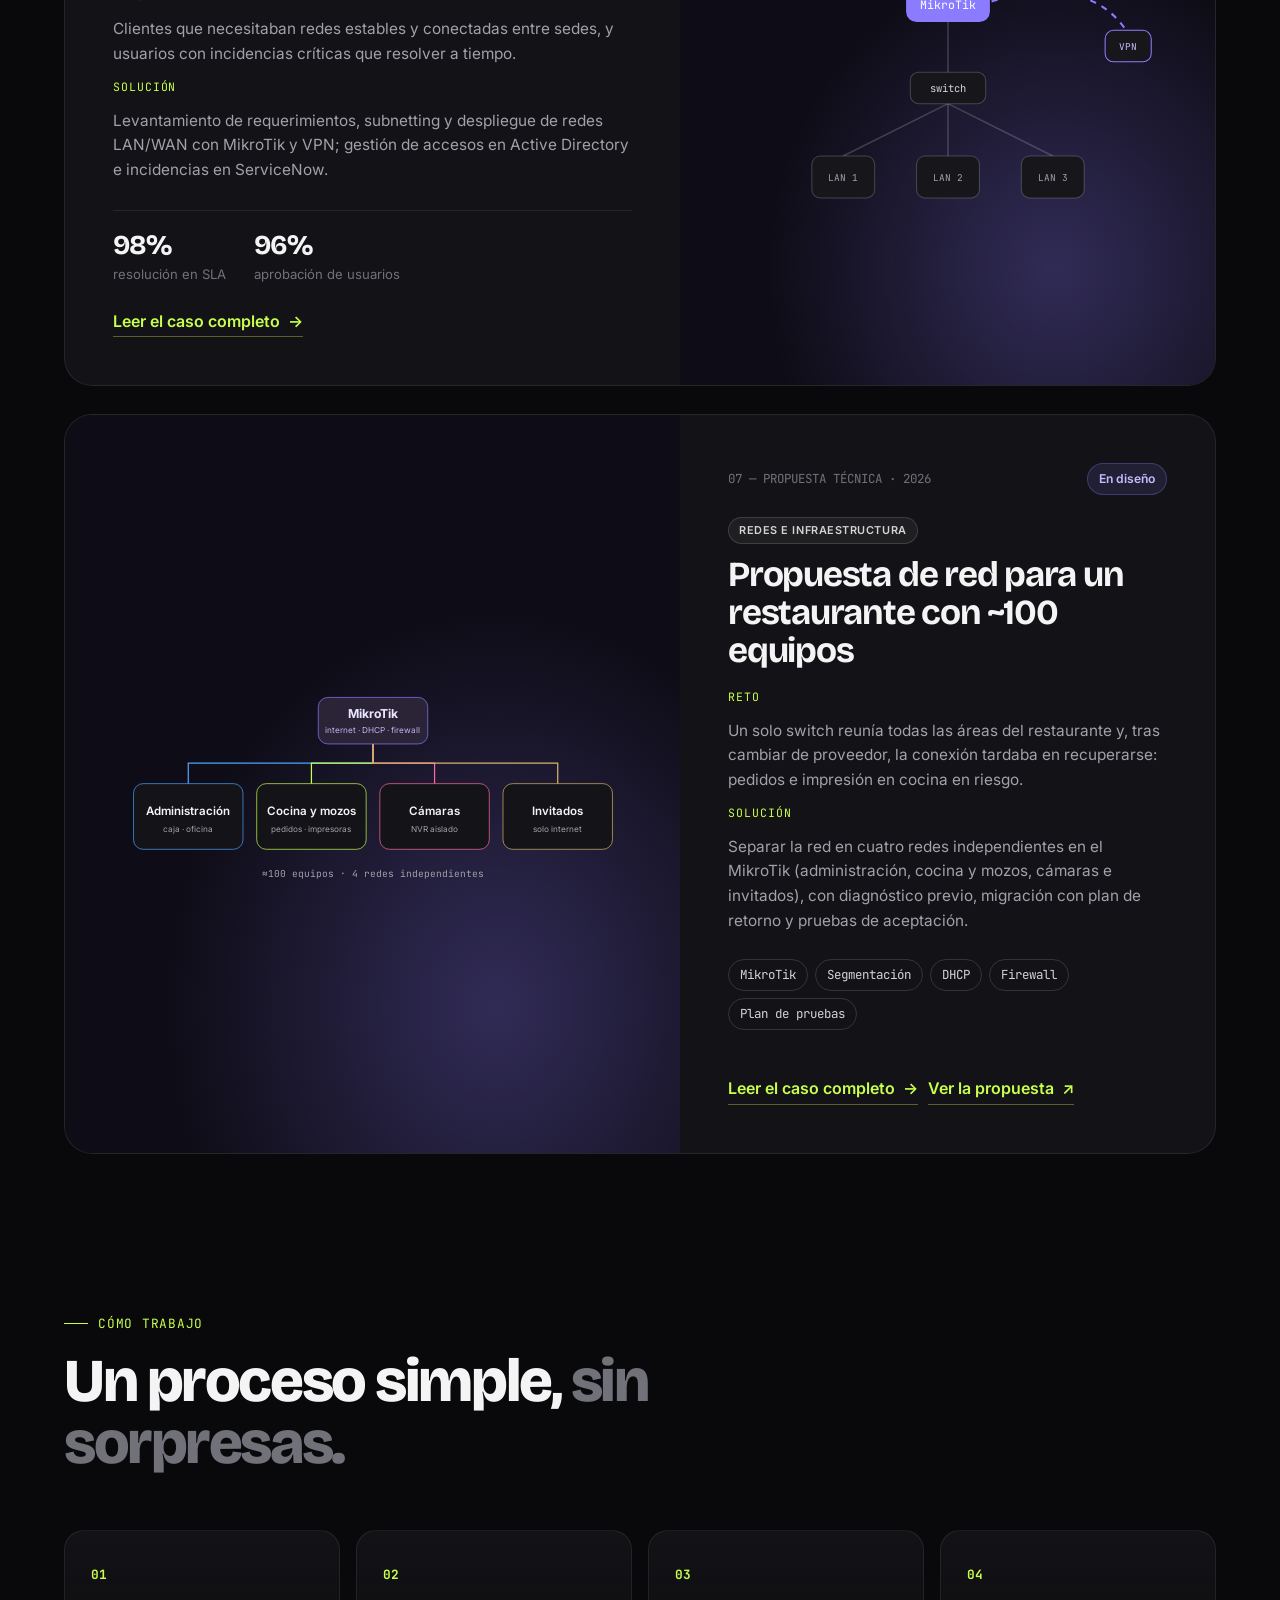
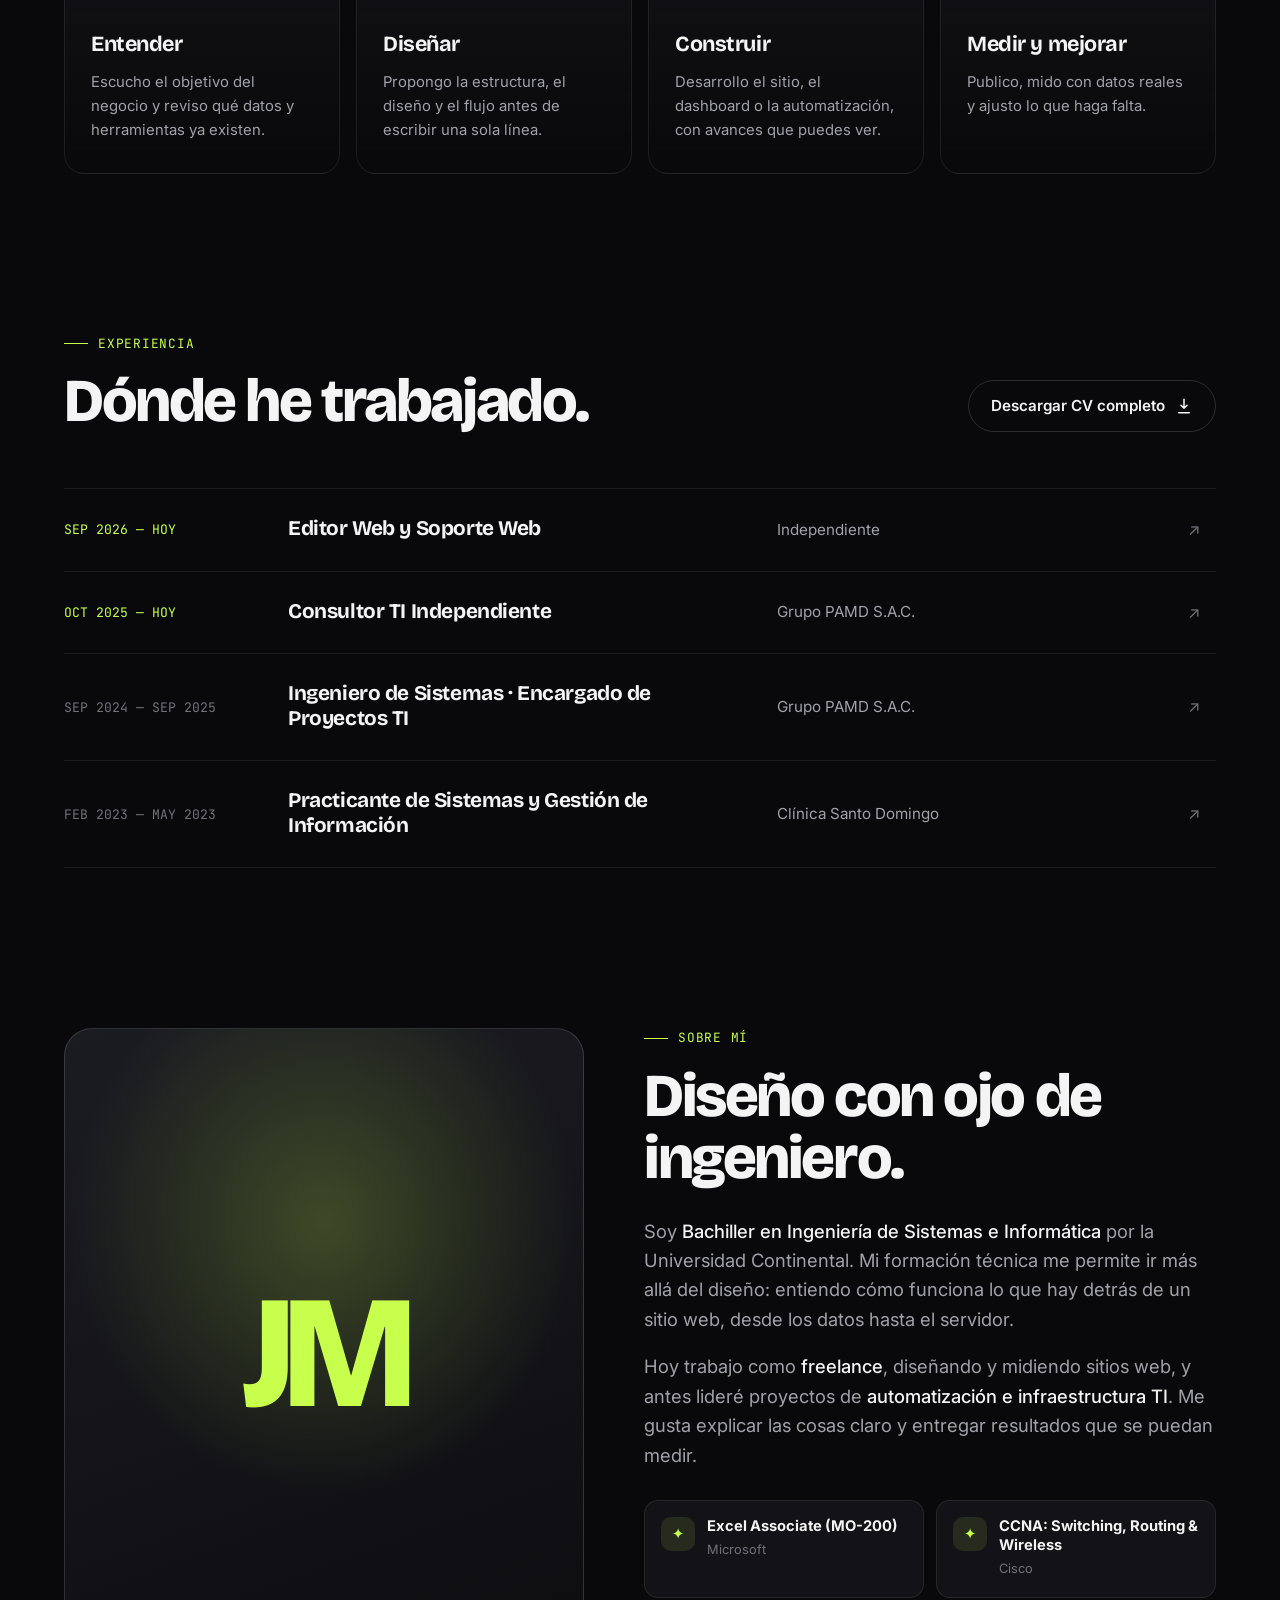
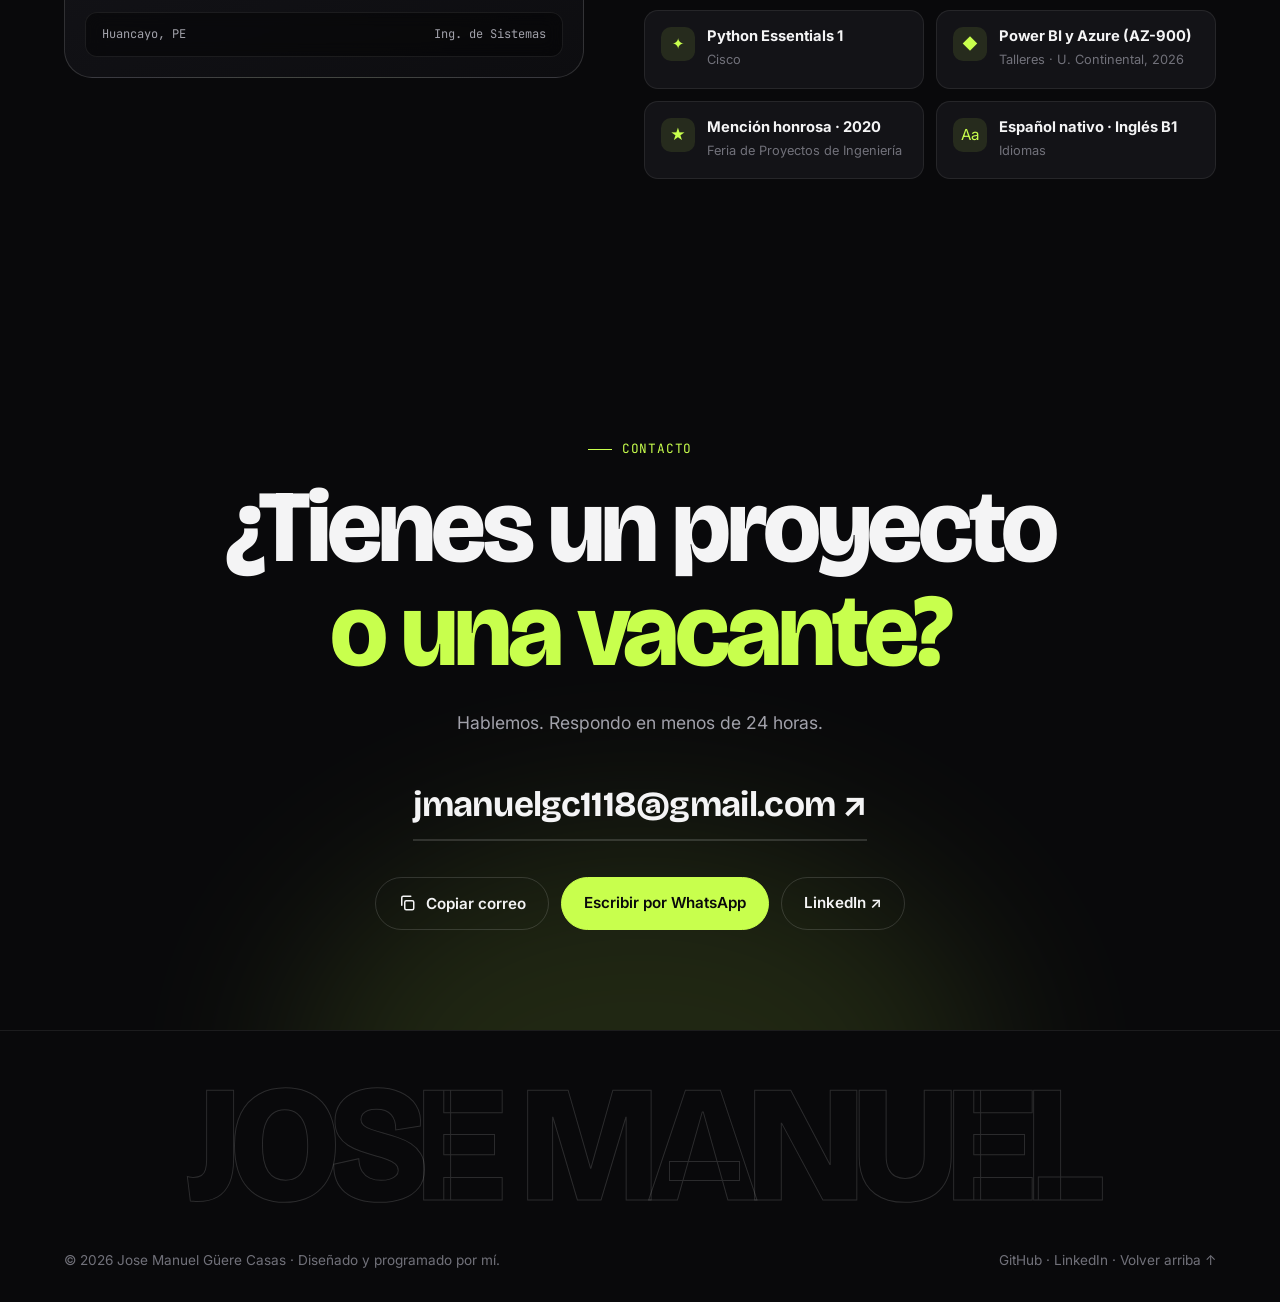
==== commit 651ed7d0: "Proyecto GA4 completo: dashboard interactivo y enlaces al informe ejecutivo Co-Authored-By: Claude O" ====
--- a/index.html
+++ b/index.html
@@ -535,15 +535,20 @@
           </div>
         </div>
         <div class="info">
-          <div class="meta"><span>02 — PROYECTO PROPIO · 2026</span><span class="award" style="background:rgba(77,212,255,.12);color:#4dd4ff;border-color:rgba(77,212,255,.3)">Avance 2 de 3</span></div>
+          <div class="meta"><span>02 — PROYECTO PROPIO · 2026</span><span class="award" style="background:rgba(77,212,255,.12);color:#4dd4ff;border-color:rgba(77,212,255,.3)">Completo</span></div>
           <div class="cats"><span>Datos y BI</span></div>
           <h3>¿Qué canales traen clientes que sí compran? Análisis de GA4 en BigQuery</h3>
           <dl>
             <dt>Reto</dt><dd>Saber qué canales de una tienda en línea traen compradores y en qué paso se pierde la gente, con 3 meses de datos reales de Google Analytics 4.</dd>
-            <dt>Solución</dt><dd>Consultas SQL en BigQuery con embudo secuencial por usuario, comparación de canales y dispositivos y cohortes de retención. Hallazgo clave: la fuga está antes del carrito, no en el pago.</dd>
+            <dt>Solución</dt><dd>Consultas SQL en BigQuery con embudo secuencial por usuario, comparación de canales y dispositivos y cohortes de retención. Hallazgo clave: la fuga está antes del carrito, no en el pago. Cierra con un dashboard interactivo.</dd>
           </dl>
           <div class="chips"><span class="chip">SQL</span><span class="chip">BigQuery</span><span class="chip">GA4</span><span class="chip">Cohortes</span></div>
-          <a href="proyectos/analisis-ga4.html" class="leer">Leer el caso completo <span aria-hidden="true">→</span></a>
+          <div class="botones-caso">
+            <a href="proyectos/analisis-ga4.html" class="btn lime">Leer el caso completo
+              <svg viewBox="0 0 24 24" fill="none" stroke="currentColor" stroke-width="2.2" stroke-linecap="round" stroke-linejoin="round"><path d="M5 12h14M13 6l6 6-6 6"/></svg>
+            </a>
+            <a href="proyectos/dashboard-ga4.html" class="btn">Ver el dashboard</a>
+          </div>
         </div>
       </article>
 
